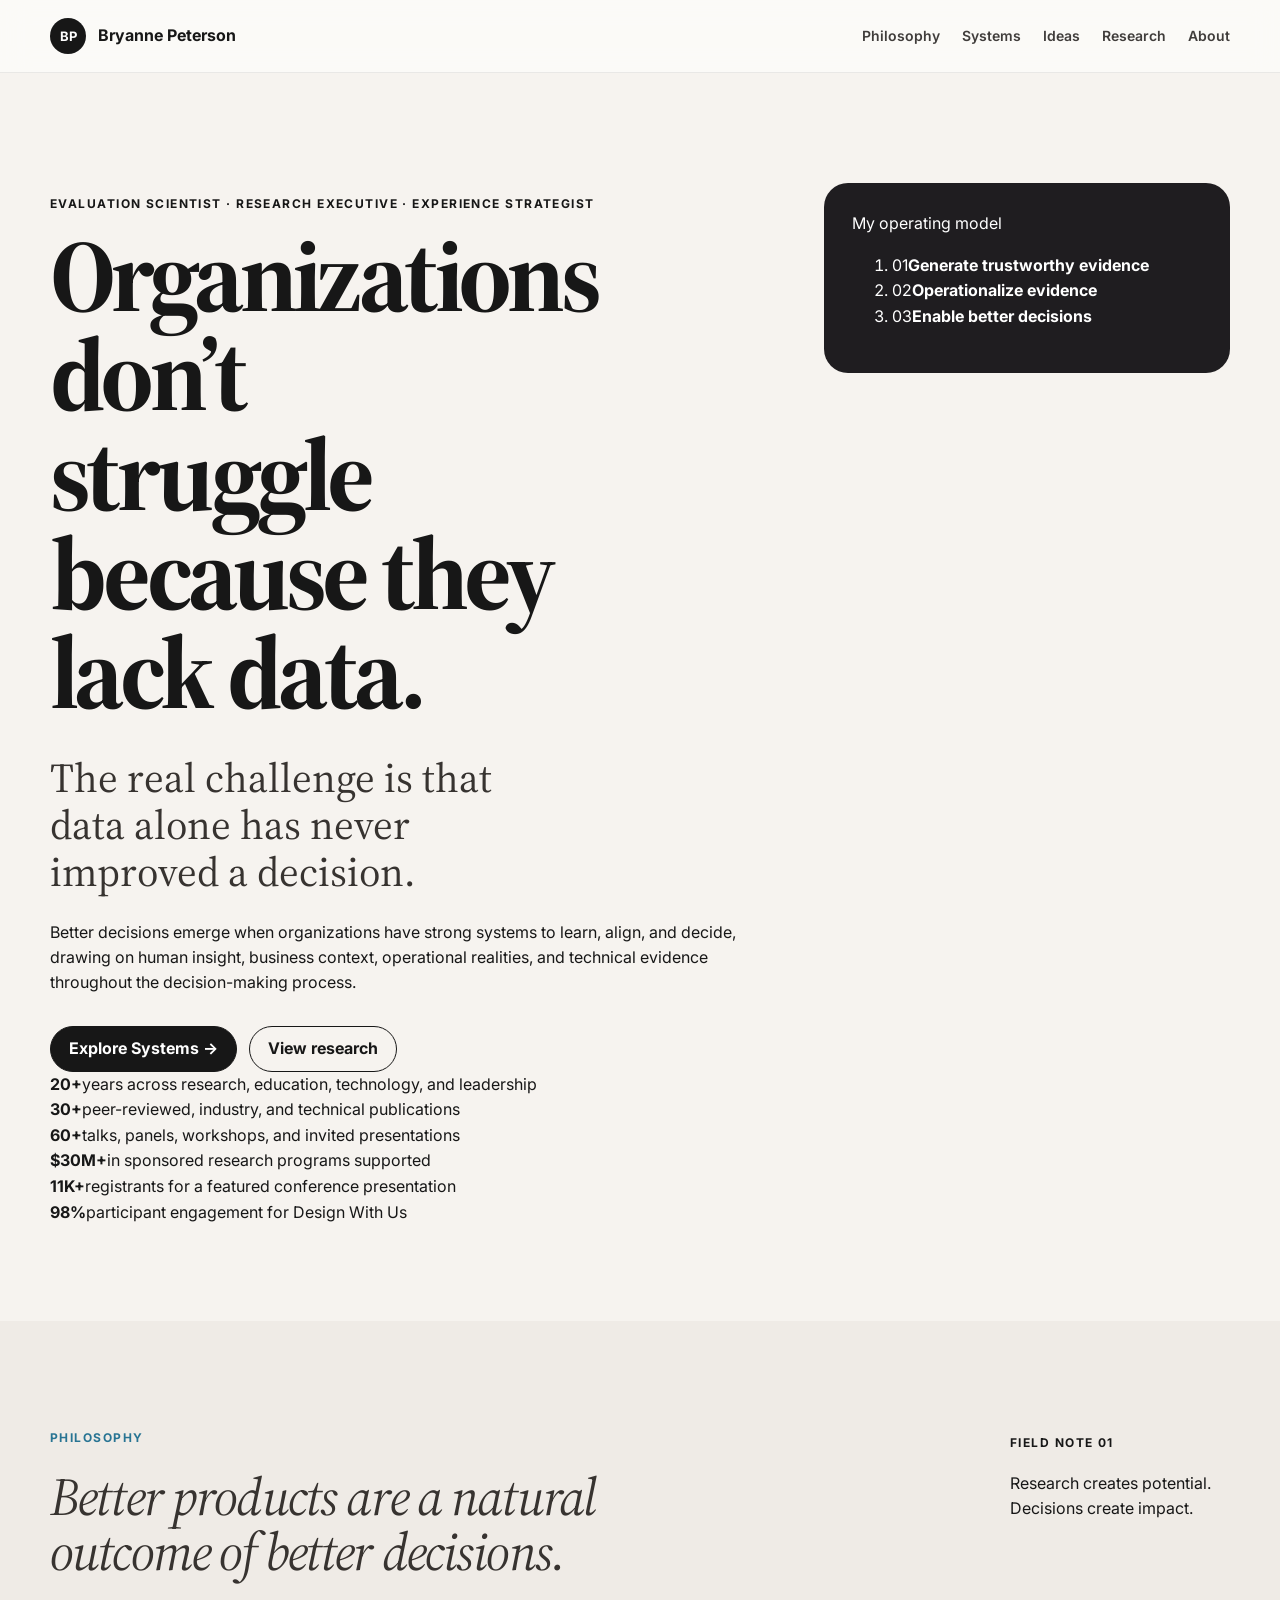
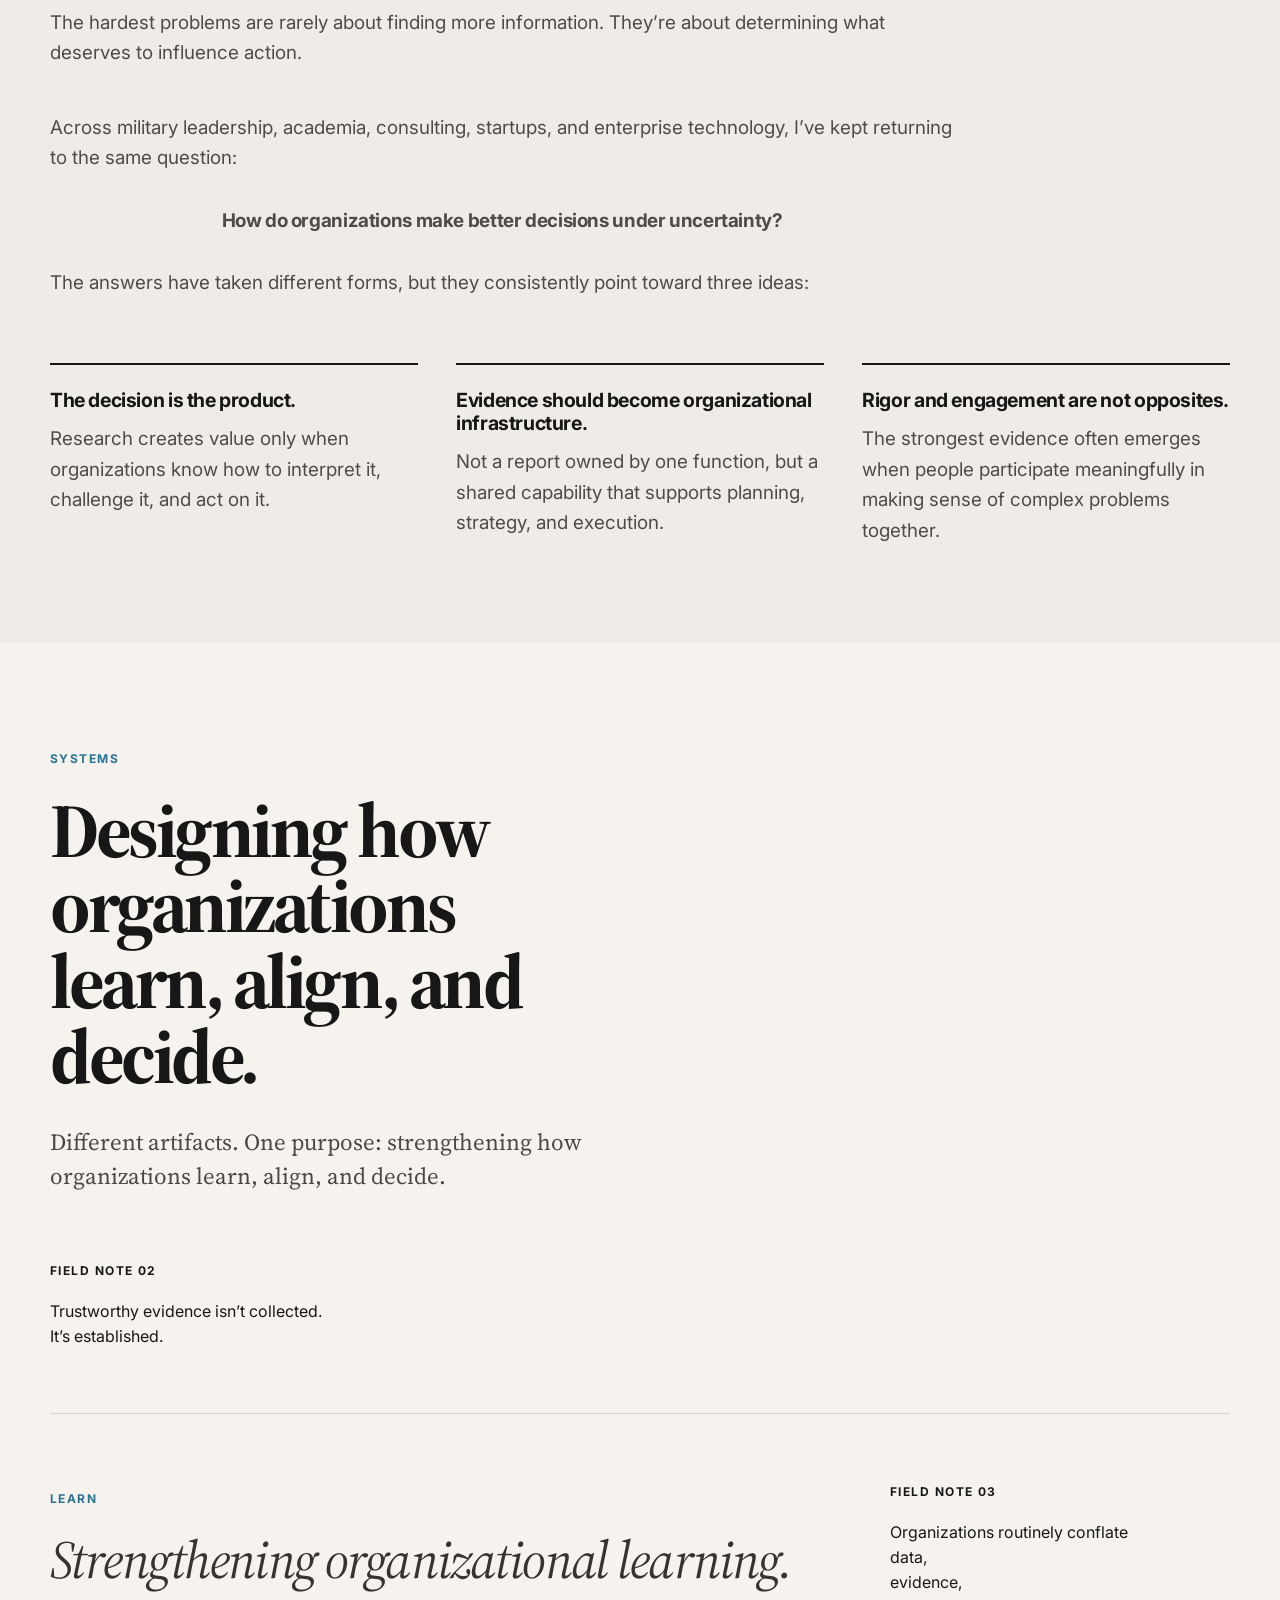
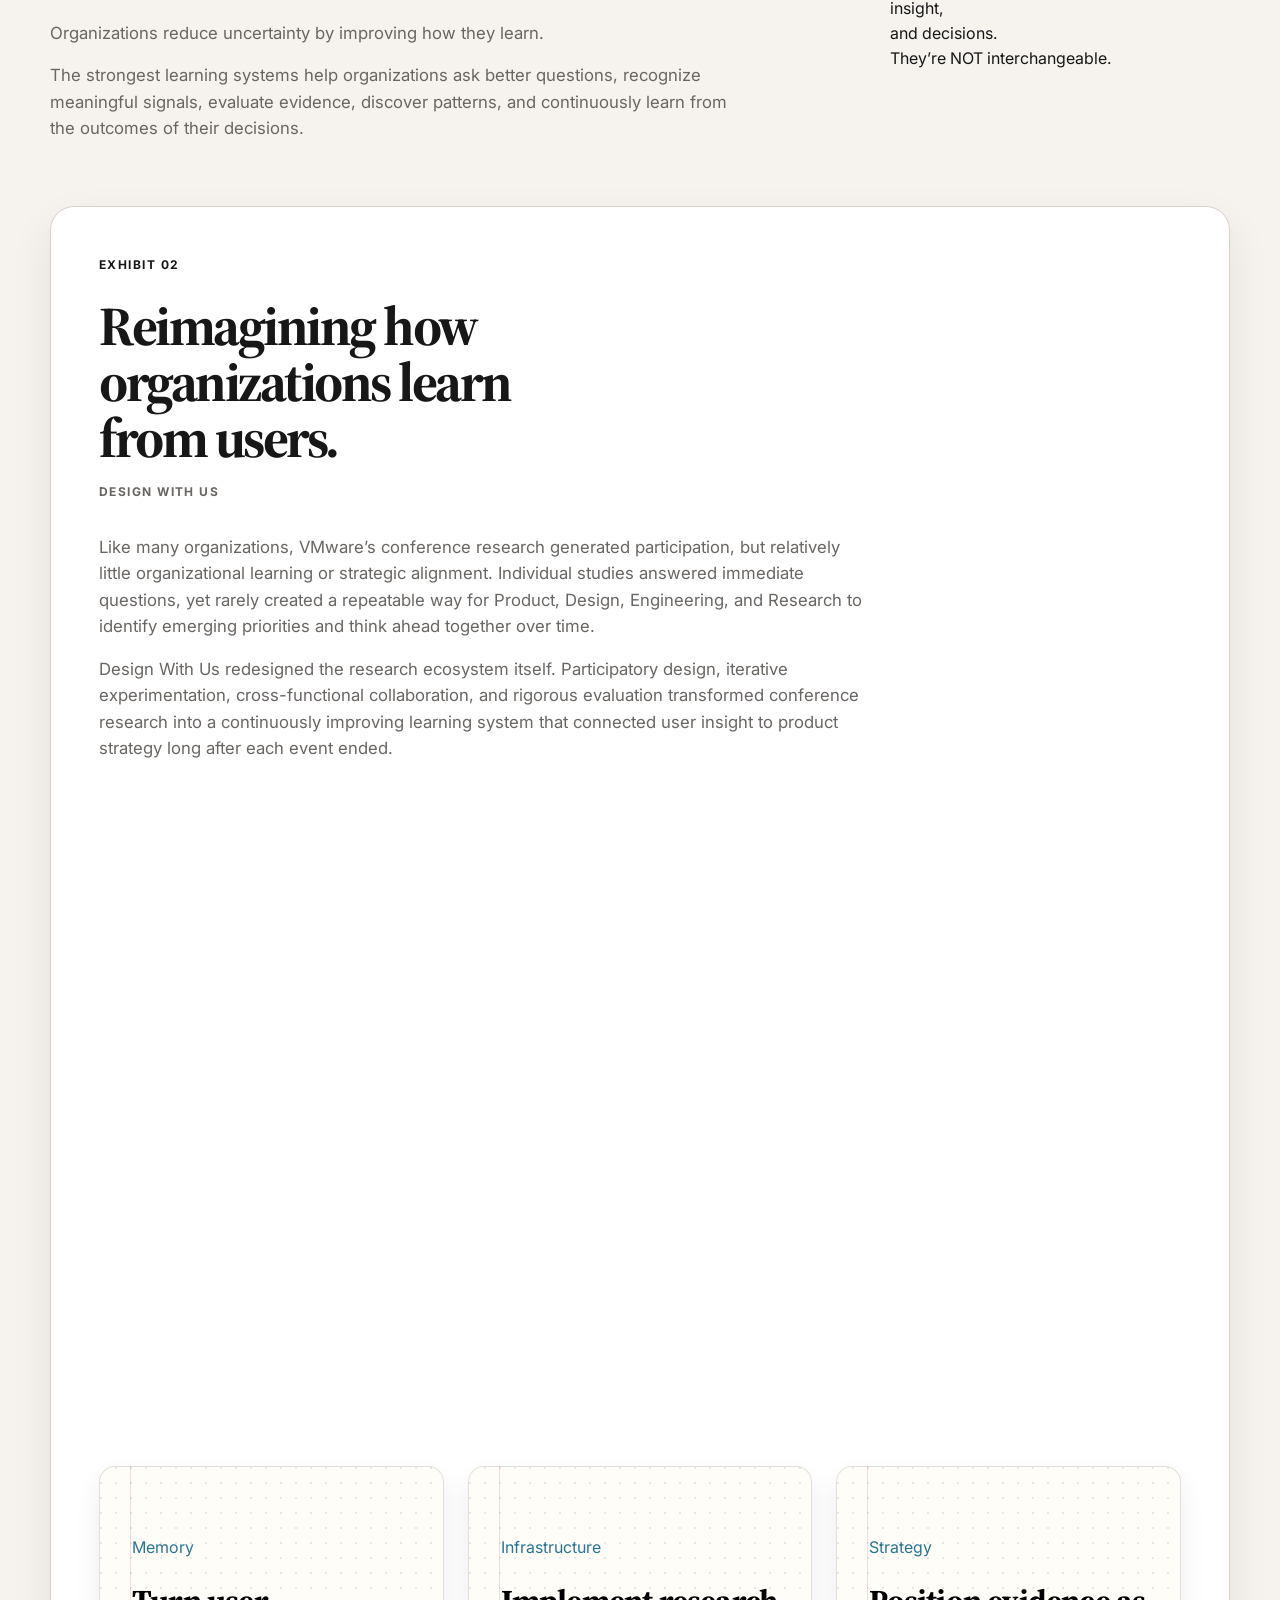
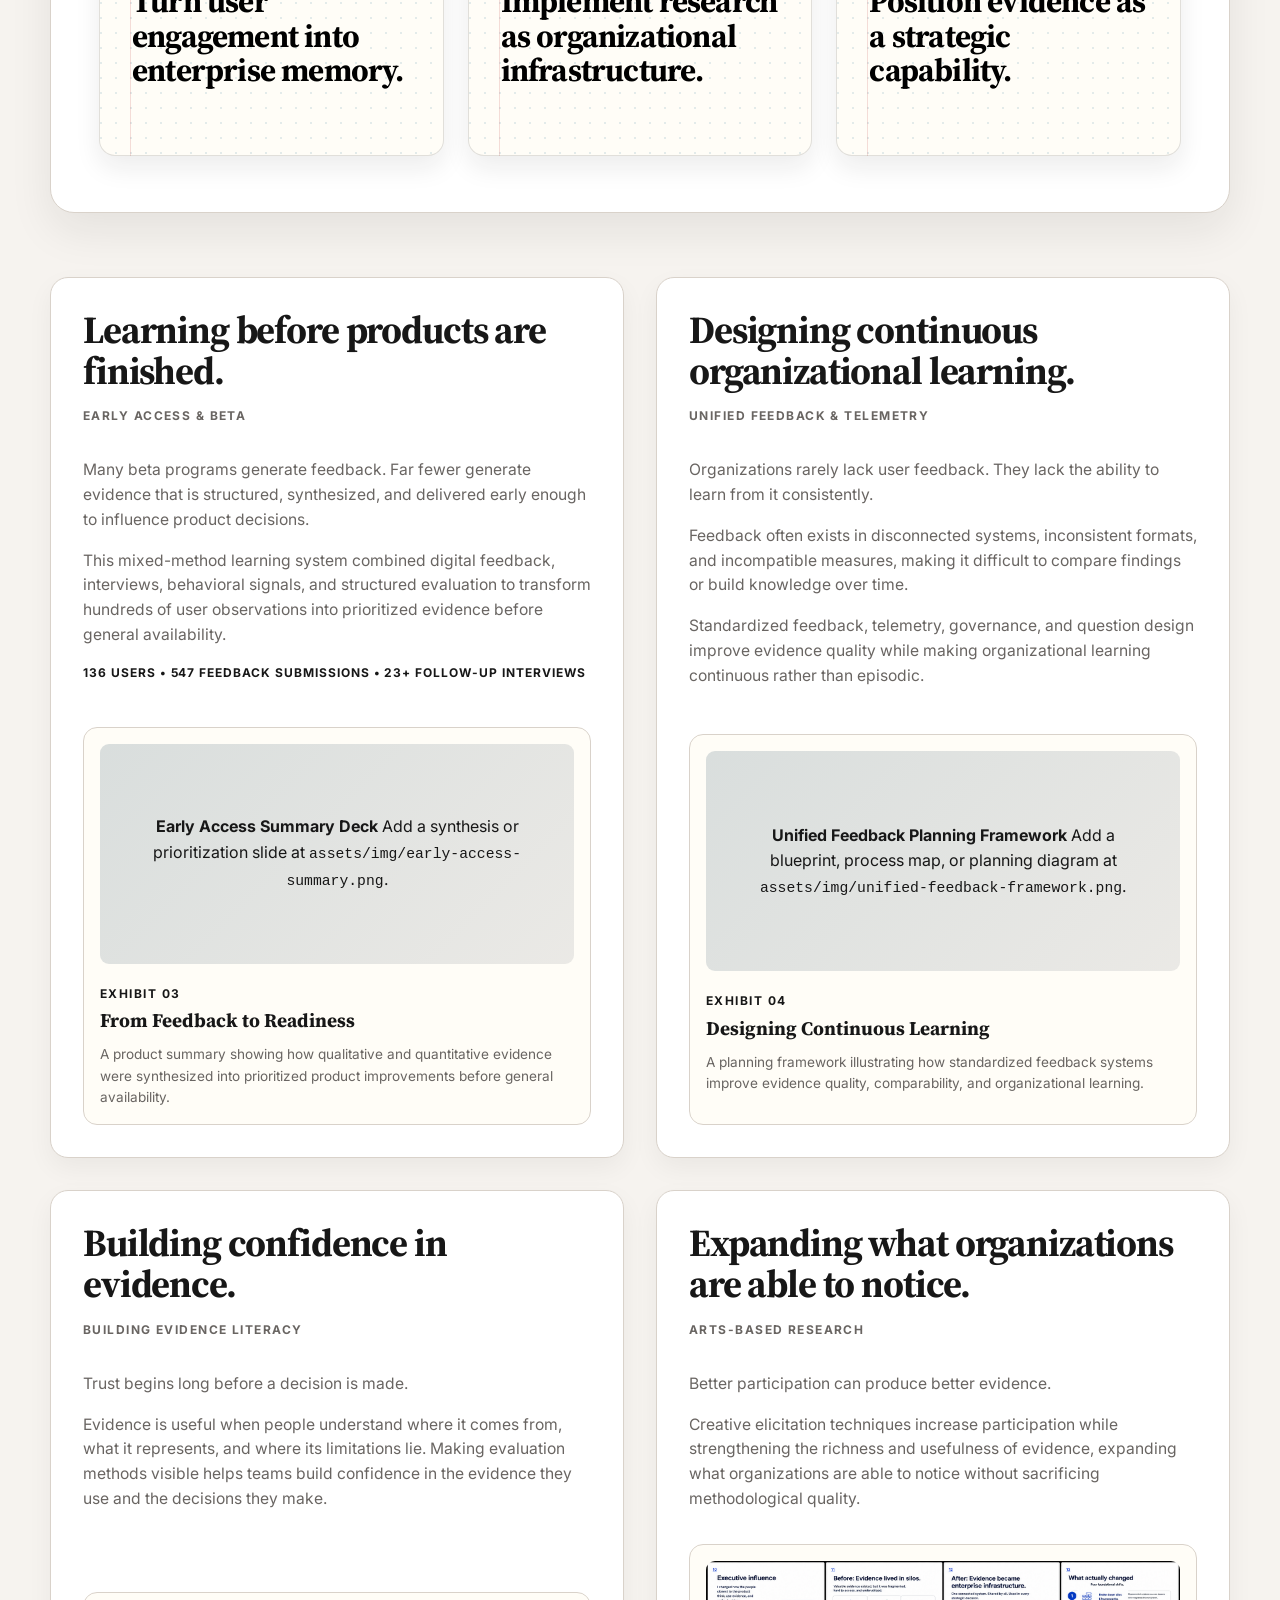
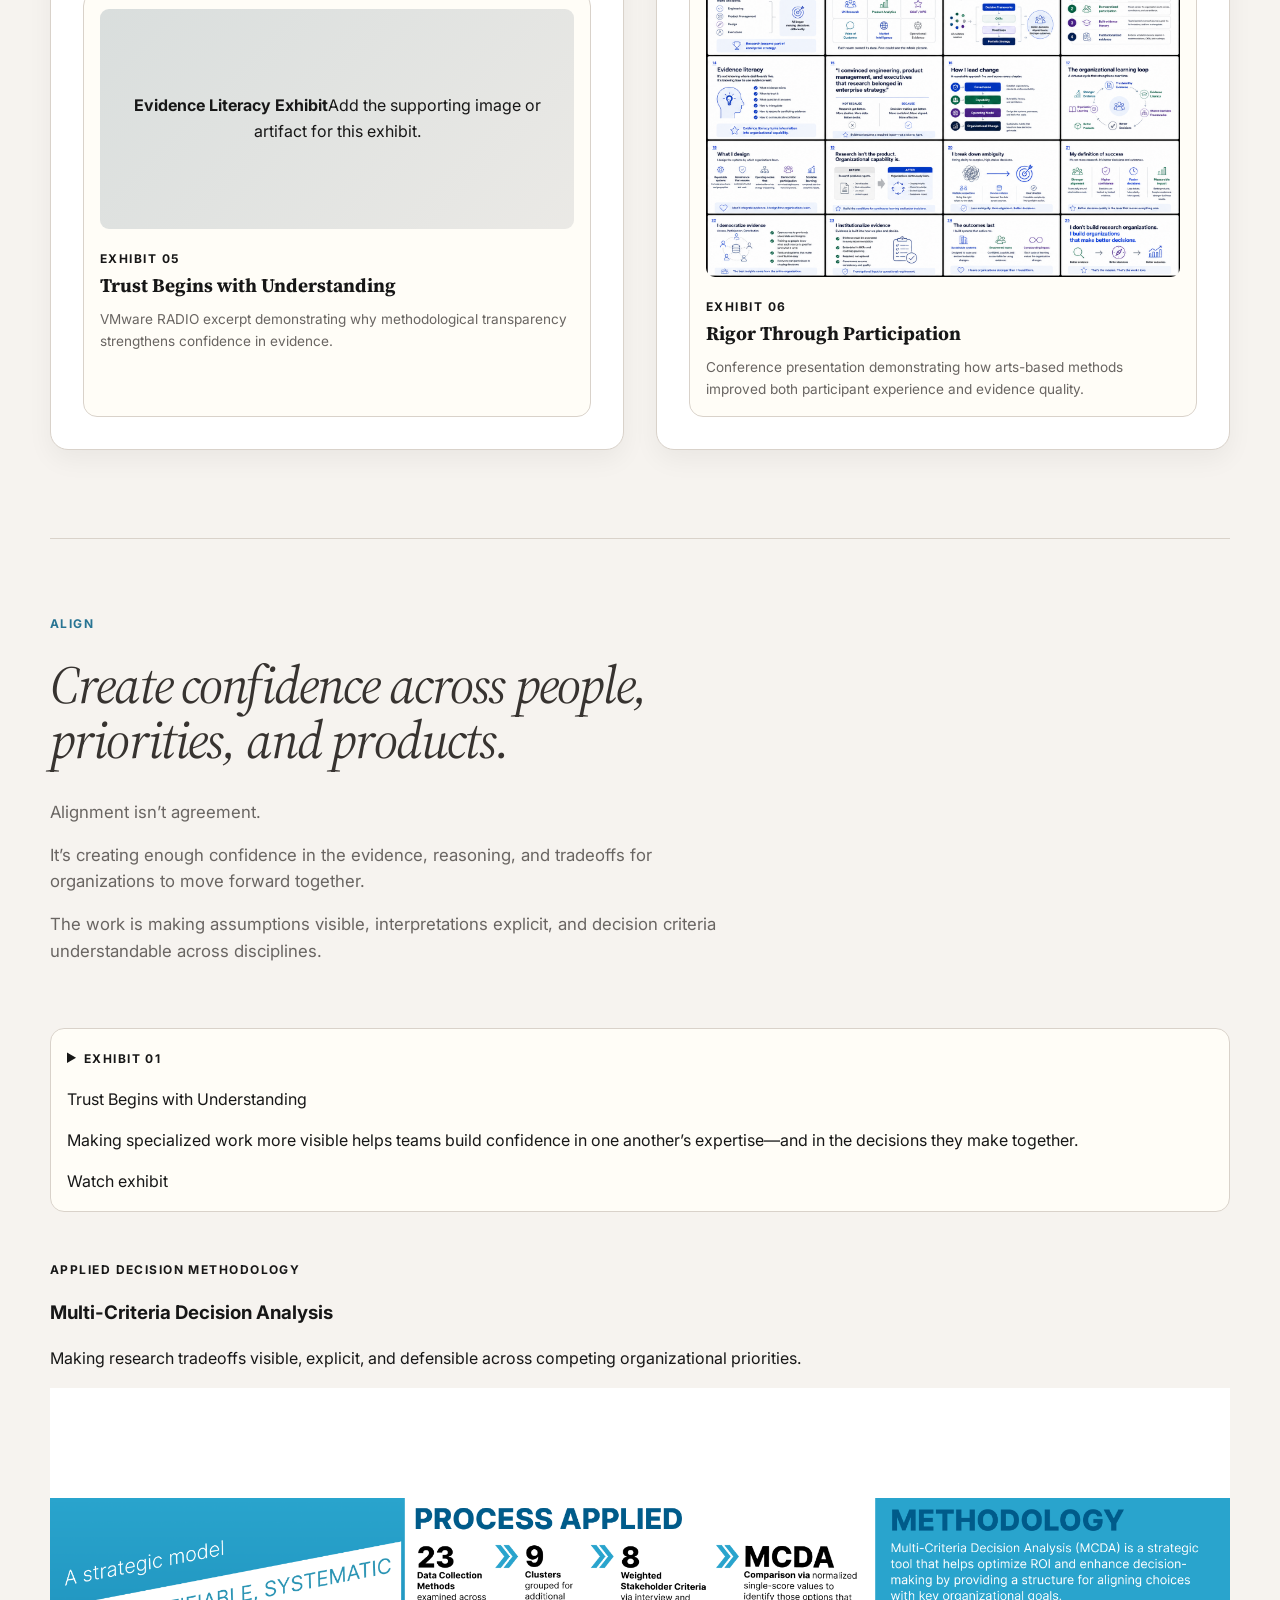
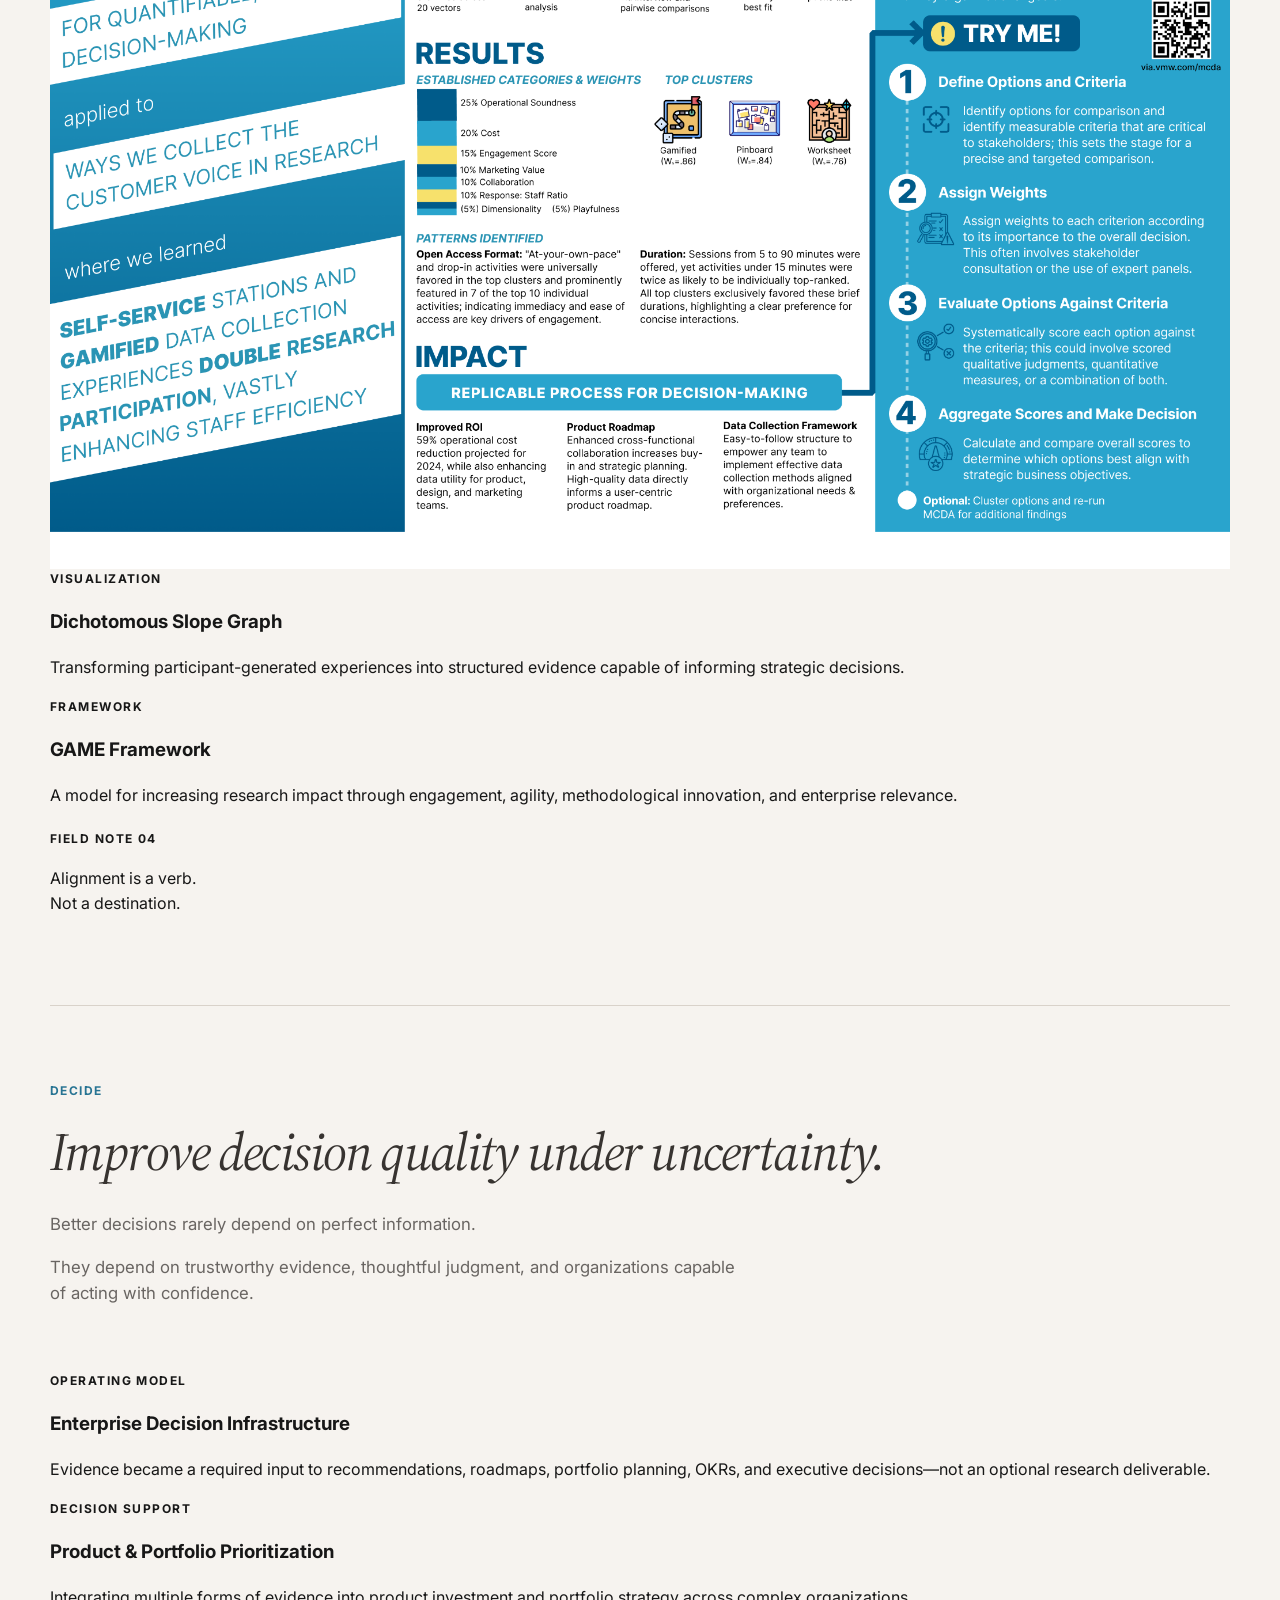
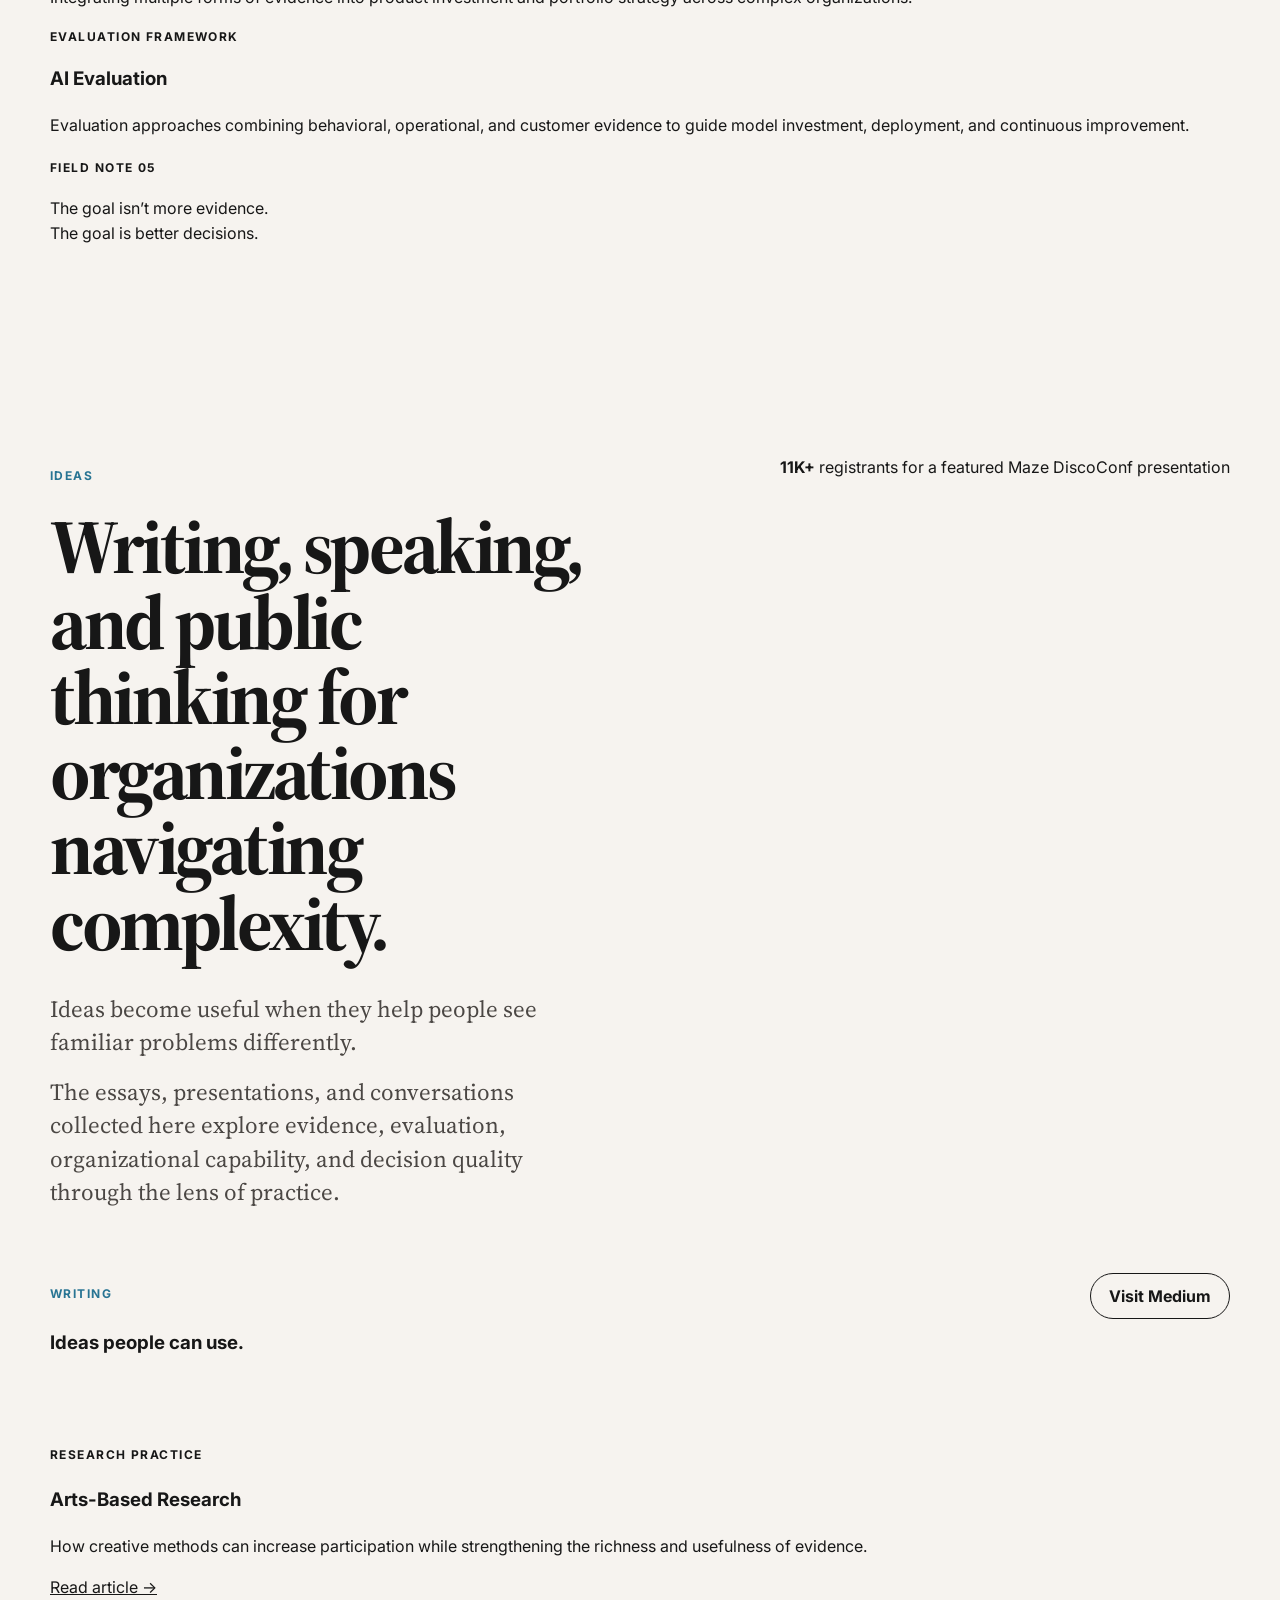
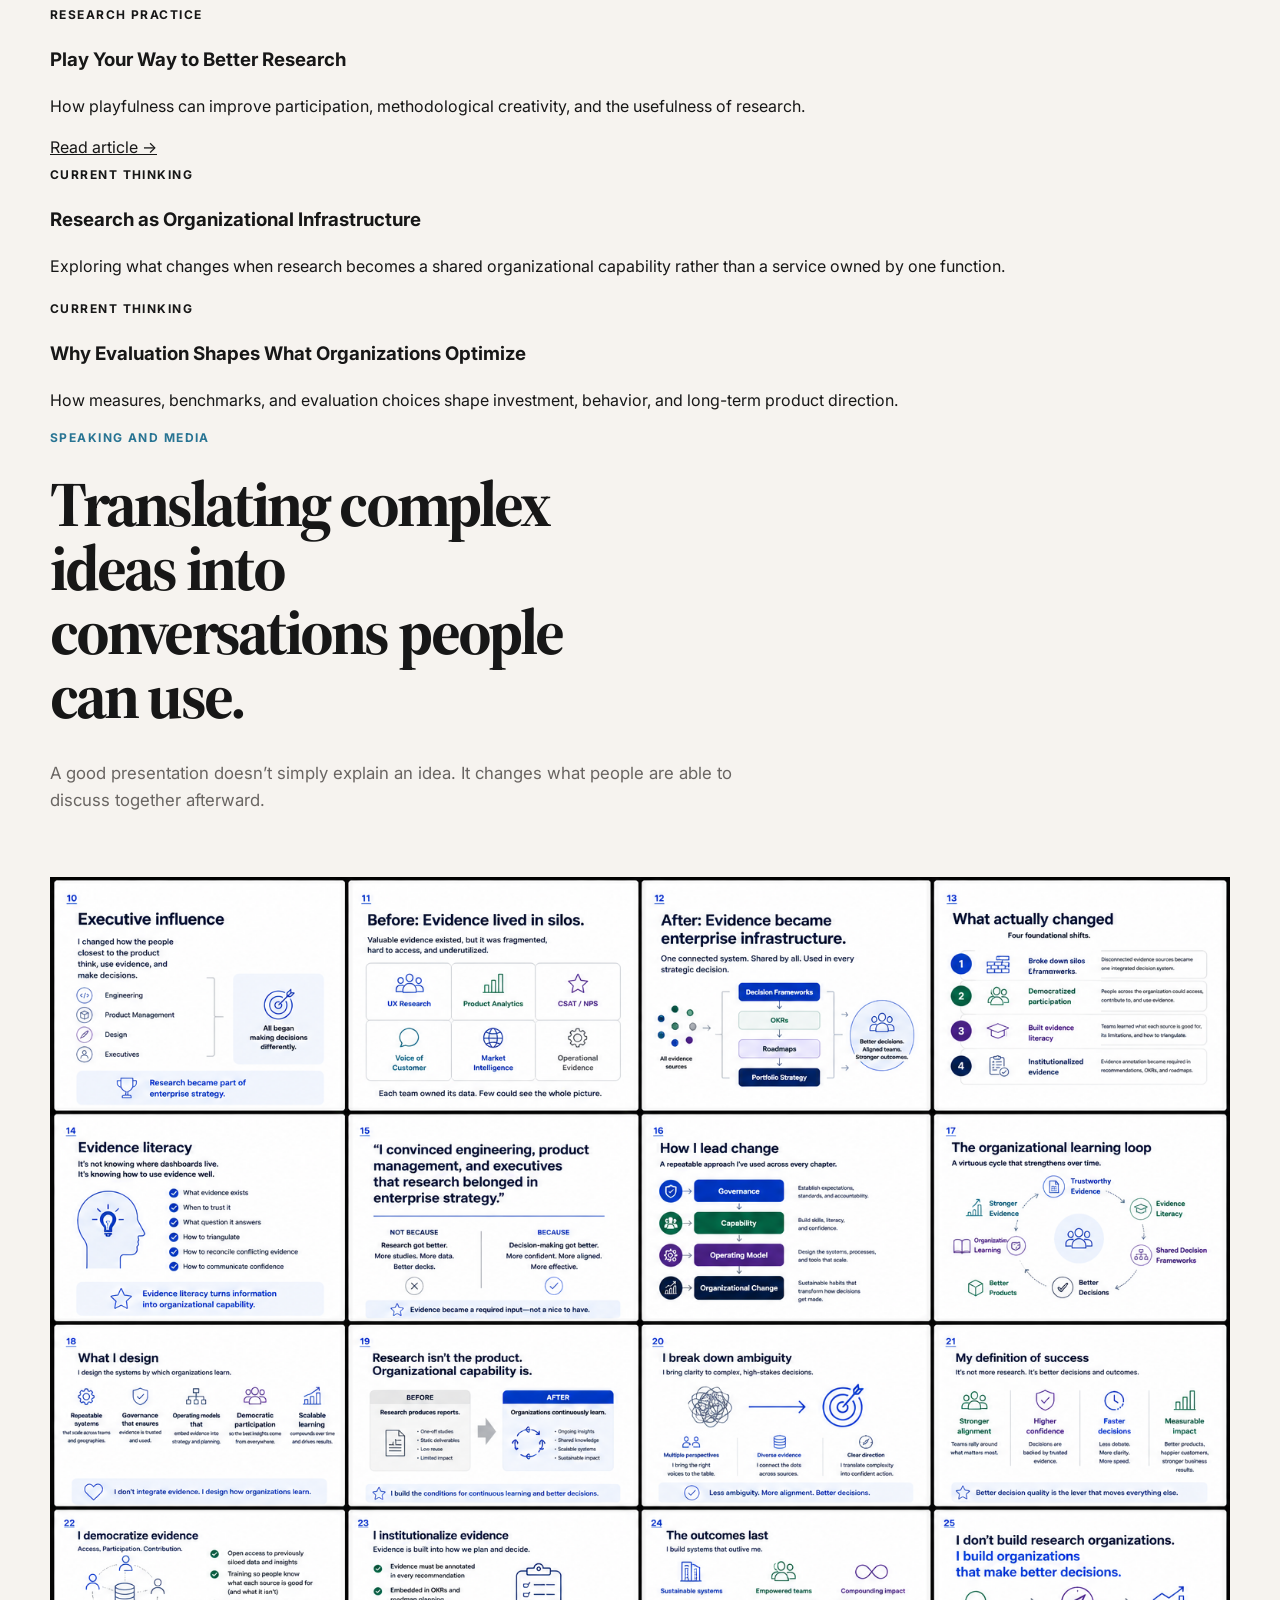
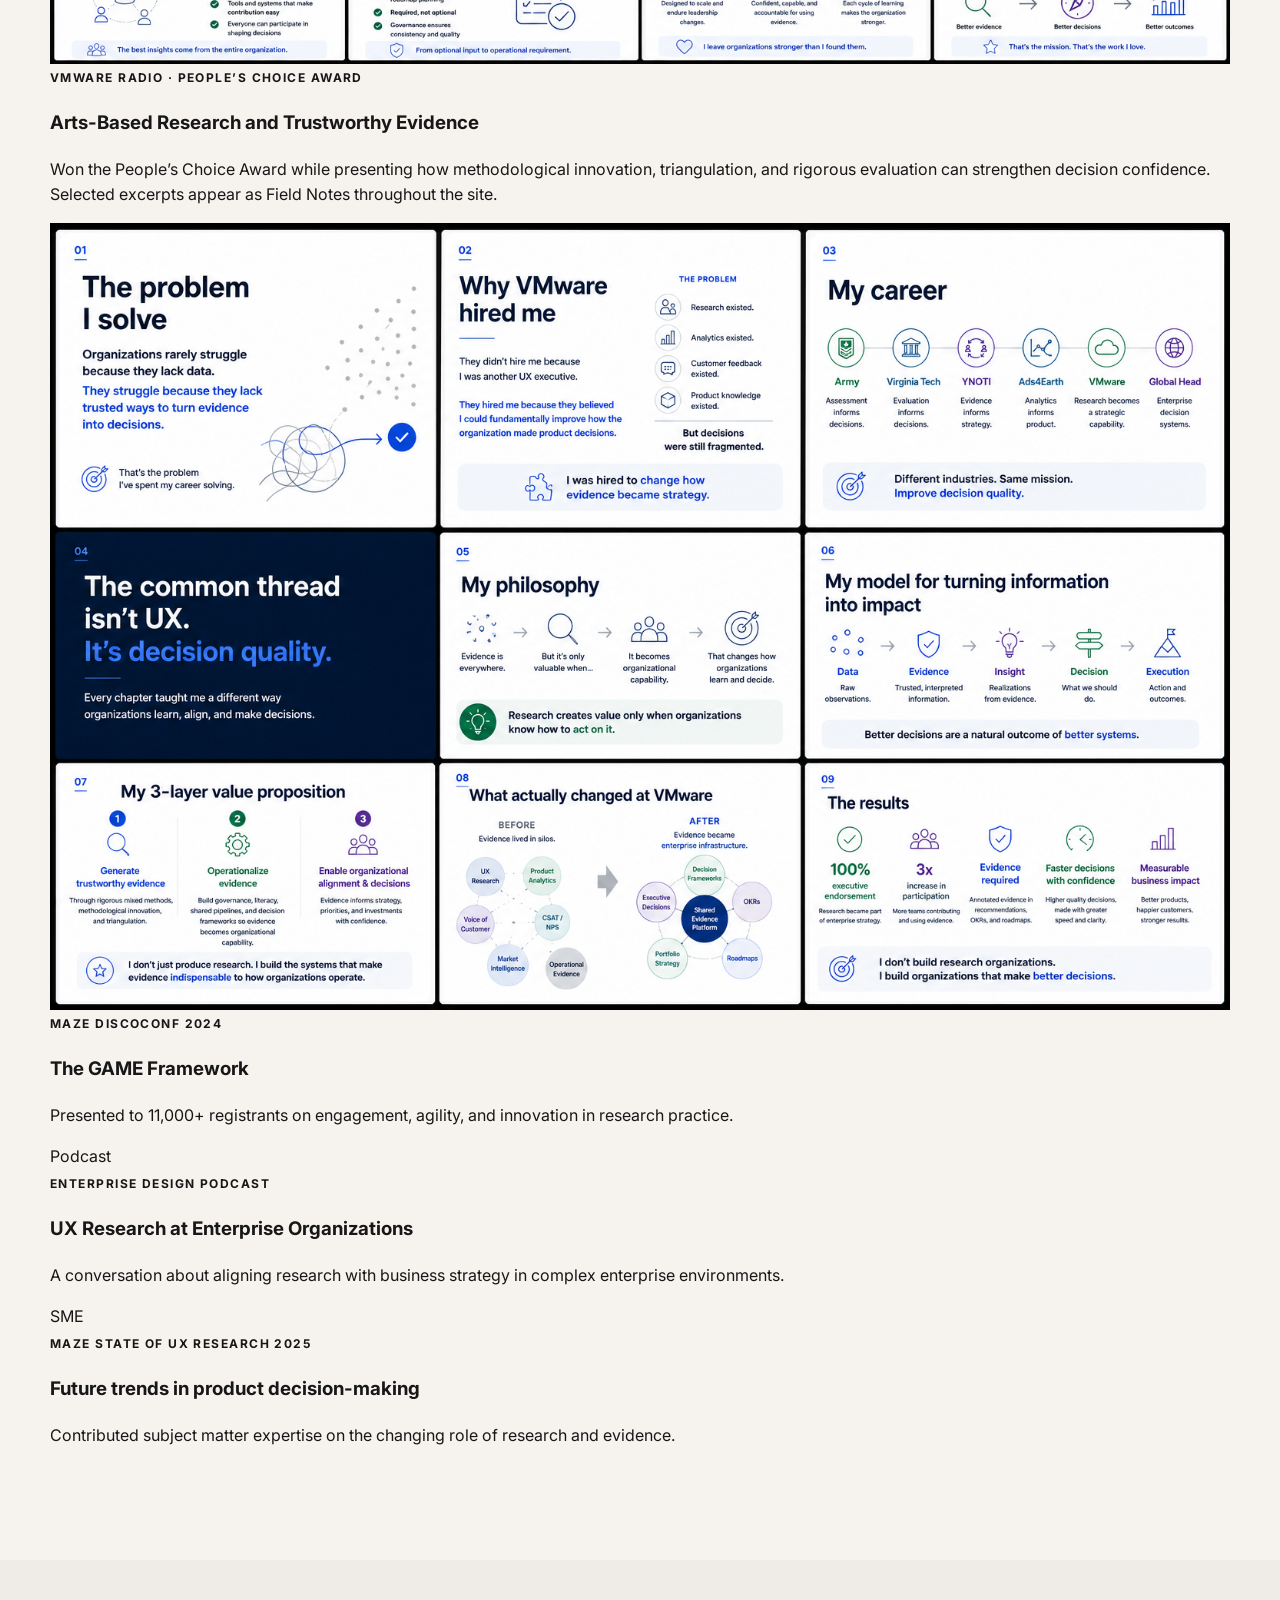
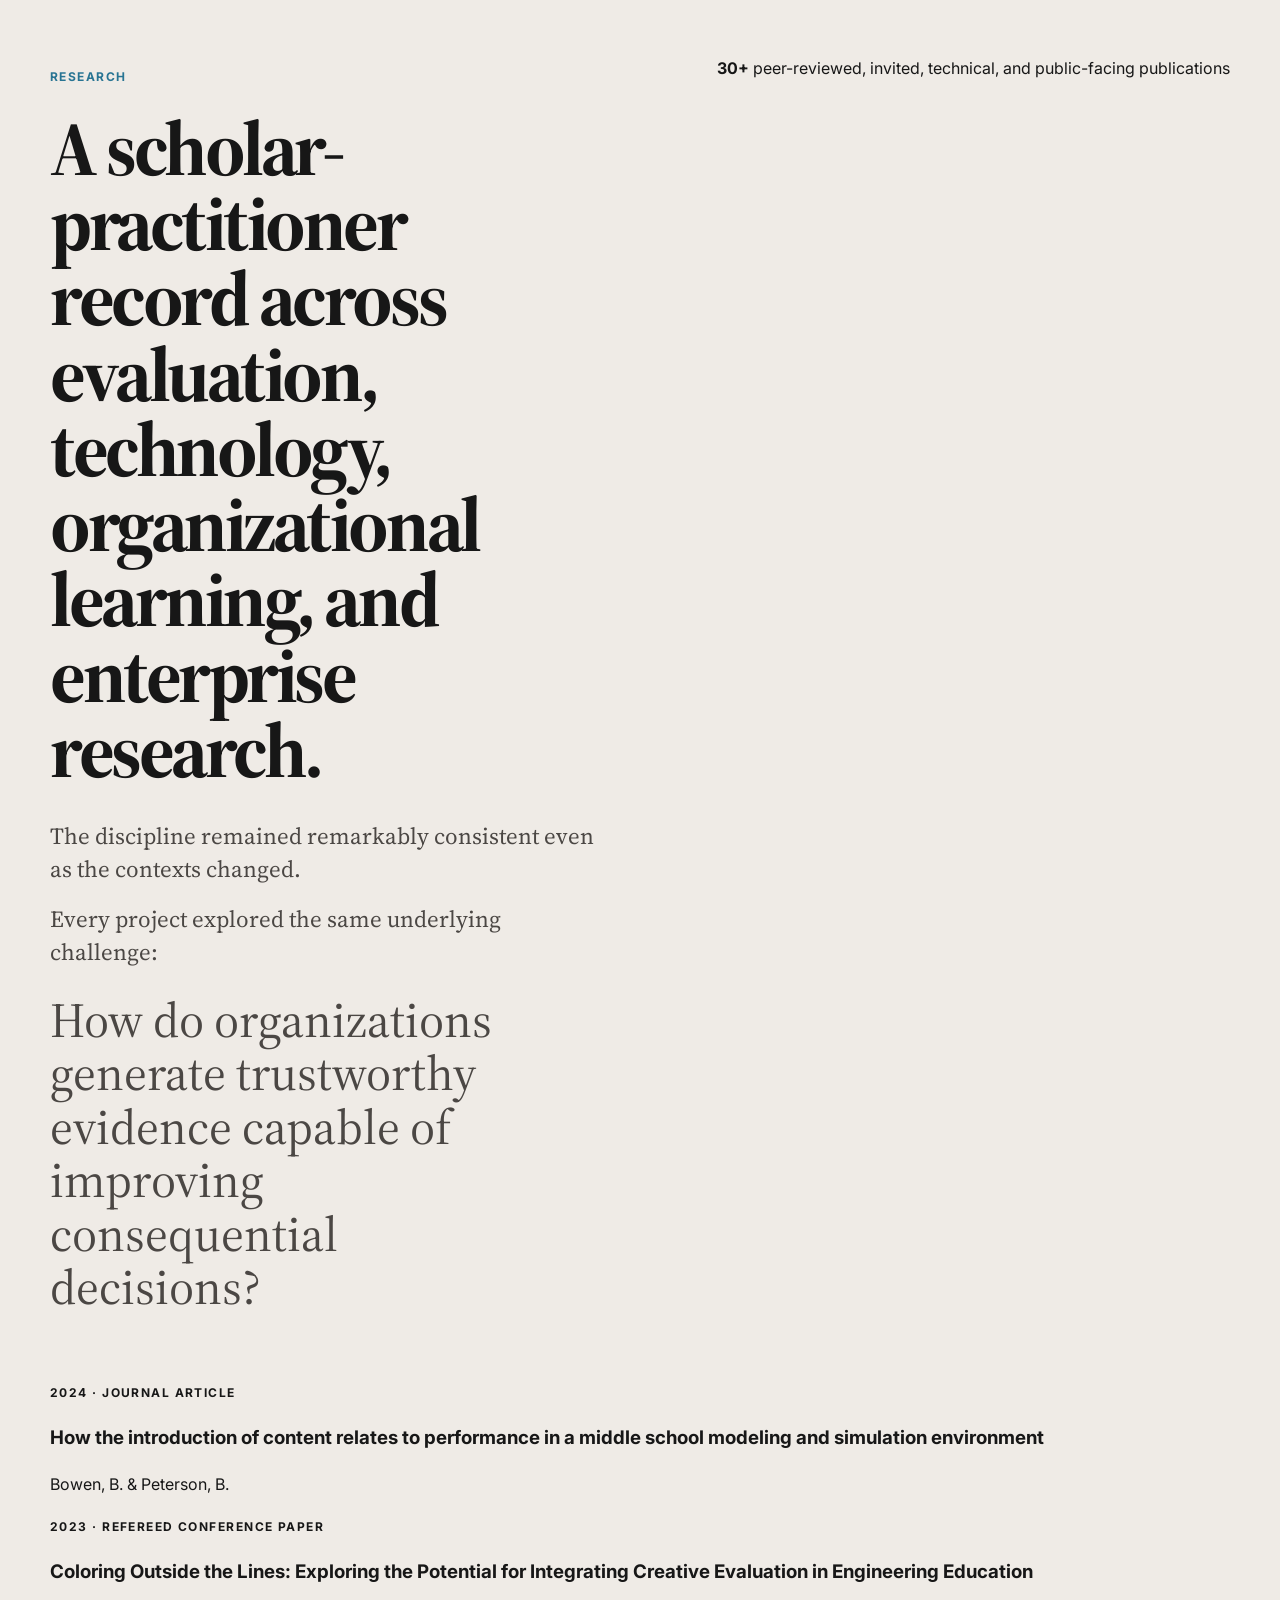
==== index.html @ 09f977d9 "consolidated typography" ====
<!DOCTYPE html>

<html lang="en">
<head>
<meta charset="utf-8"/>
<meta content="width=device-width, initial-scale=1" name="viewport"/>
<meta content="Bryanne Peterson — evaluation scientist, research executive, and experience strategist." name="description"/>
<title>Bryanne Peterson | Evaluation, Strategy, and Decision Quality</title>
<link href="https://fonts.googleapis.com" rel="preconnect"/>
<link crossorigin="" href="https://fonts.gstatic.com" rel="preconnect"/>
<link href="https://fonts.googleapis.com/css2?family=Caveat:wght@500;600;700&amp;family=Inter:wght@400;500;600;700&amp;family=Patrick+Hand&amp;family=Shadows+Into+Light&amp;family=Source+Serif+4:ital,opsz,wght@0,8..60,400;0,8..60,500;0,8..60,650;1,8..60,400;1,8..60,500;1,8..60,650&amp;display=swap" rel="stylesheet"/>
<link href="assets/style.css" rel="stylesheet"/>
</head>
<body>
<a class="skip-link" href="#main">Skip to content</a>
<header class="site-header">
<div class="shell nav-wrap">
<a aria-label="Bryanne Peterson home" class="brand" href="#home">
<span class="brand-mark">BP</span>
<span class="brand-name">Bryanne Peterson</span>
</a>
<button aria-controls="site-nav" aria-expanded="false" class="nav-toggle">Menu</button>
<nav aria-label="Primary" class="site-nav" id="site-nav">
<span aria-hidden="true" class="nav-clip"></span>
<a href="#philosophy">Philosophy</a>
<a href="#systems">Systems</a>
<a href="#ideas">Ideas</a>
<a href="#research">Research</a>
<a href="#about">About</a>
</nav>
</div>
</header>
<main id="main">
<section class="hero section" id="home">
<div class="shell hero-grid">
<div>
<p class="eyebrow">Evaluation scientist · Research executive · Experience strategist</p>
<h1>Organizations don’t struggle because they lack data.</h1>
<p class="hero-sub">The real challenge is that data alone has never improved a decision.</p>
<p class="hero-copy">Better decisions emerge when organizations have strong systems to learn, align, and decide, drawing on human insight, business context, operational realities, and technical evidence throughout the decision-making process.</p>
<div class="button-row">
<a class="button primary" href="#systems">Explore Systems →</a>
<a class="button secondary" href="#research">View research</a>
</div>
</div>
<aside aria-label="Core operating model" class="hero-panel draw-diagram">
<span class="panel-label">My operating model</span>
<ol class="flow">
<li><span>01</span><strong>Generate trustworthy evidence</strong></li>
<li><span>02</span><strong>Operationalize evidence</strong></li>
<li><span>03</span><strong>Enable better decisions</strong></li>
</ol>
</aside>
</div>
<div aria-label="Career highlights" class="shell stats">
<article><strong>20+</strong><span>years across research, education, technology, and leadership</span></article>
<article><strong>30+</strong><span>peer-reviewed, industry, and technical publications</span></article>
<article><strong>60+</strong><span>talks, panels, workshops, and invited presentations</span></article>
<article><strong>$30M+</strong><span>in sponsored research programs supported</span></article>
<article><strong>11K+</strong><span>registrants for a featured conference presentation</span></article>
<article><strong>98%</strong><span>participant engagement for Design With Us</span></article>
</div>
</section>
<section class="section soft" id="philosophy">
<div class="shell">
<div class="philosophy-layout">
<div class="philosophy-copy">
<p class="eyebrow">Philosophy</p>
<h2 class="editorial-thesis">Better products are a natural outcome of better decisions.</h2>
<p class="philosophy-deck">The hardest problems are rarely about finding more information. They’re about determining what deserves to influence action.</p>
<div class="philosophy-intro">
<p>Across military leadership, academia, consulting, startups, and enterprise technology, I’ve kept returning to the same question:</p>
<p class="philosophy-question centered-question"><strong>How do organizations make better decisions under uncertainty?</strong></p>
<p>The answers have taken different forms, but they consistently point toward three ideas:</p>
</div>
</div>
<aside aria-label="Field note" class="field-note philosophy-field-note">
<span aria-hidden="true" class="field-note-clip"></span>
<span class="field-note-label">FIELD NOTE 01</span>
<p>Research creates potential.<br/>Decisions create impact.</p>
</aside>
</div>
<div class="principles">
<article>
<h4>The decision is the product.</h4>
<p>Research creates value only when organizations know how to interpret it, challenge it, and act on it.</p>
</article>
<article>
<h4>Evidence should become organizational infrastructure.</h4>
<p>Not a report owned by one function, but a shared capability that supports planning, strategy, and execution.</p>
</article>
<article>
<h4>Rigor and engagement are not opposites.</h4>
<p>The strongest evidence often emerges when people participate meaningfully in making sense of complex problems together.</p>
</article>
</div>
</div>
</section>
<section class="section" id="systems">
<div class="shell">
<div class="section-heading">
<div>
<p class="eyebrow">Systems</p>
<h2>Designing how organizations learn, align, and decide.</h2>
<p class="section-framing systems-purpose">Different artifacts. One purpose: strengthening how organizations learn, align, and decide.</p>
</div>
</div>
<aside aria-label="Field note" class="field-note systems-field-note">
<span aria-hidden="true" class="field-note-clip"></span>
<span class="field-note-label">FIELD NOTE 02</span>
<p>Trustworthy evidence isn’t collected.<br/>It’s established.</p>
</aside>
<section class="system-pillar learn-section">
<div class="learn-heading-row">
<div class="pillar-heading">
<p class="eyebrow">Learn</p>
<h3 class="pillar-title editorial-thesis">Strengthening organizational learning.</h3>
<p>Organizations reduce uncertainty by improving how they learn.</p>
<p>The strongest learning systems help organizations ask better questions, recognize meaningful signals, evaluate evidence, discover patterns, and continuously learn from the outcomes of their decisions.</p>
</div>
<aside aria-label="Field note" class="field-note learn-field-note">
<span aria-hidden="true" class="field-note-clip"></span>
<span class="field-note-label">FIELD NOTE 03</span>
<p>Organizations routinely conflate<br/>data,<br/>evidence,<br/>insight,<br/>and decisions.<br/>They’re NOT interchangeable.</p>
</aside>
</div>
<article class="learn-flagship">
<div class="learn-flagship-copy">
<span class="exhibit-kicker">Exhibit 02</span>
<h4 class="capability-title">Reimagining how organizations learn from users.</h4>
<p class="project-citation">Design With Us</p>
<p>Like many organizations, VMware’s conference research generated participation, but relatively little organizational learning or strategic alignment. Individual studies answered immediate questions, yet rarely created a repeatable way for Product, Design, Engineering, and Research to identify emerging priorities and think ahead together over time.</p>
<p>Design With Us redesigned the research ecosystem itself. Participatory design, iterative experimentation, cross-functional collaboration, and rigorous evaluation transformed conference research into a continuously improving learning system that connected user insight to product strategy long after each event ended.</p>
</div>
<div class="video-embed learn-flagship-video">
<iframe allow="accelerometer; autoplay; clipboard-write; encrypted-media; gyroscope; picture-in-picture; web-share" allowfullscreen="" loading="lazy" src="https://www.youtube.com/embed/OUitGg_GM34" title="Design Case Study: Disrupting Research with Design With Us"></iframe>
</div>
<div class="flip-card-grid">
<article class="flip-card">
<button aria-label="Turn user engagement into enterprise memory: reveal details" aria-pressed="false" class="flip-card-button" type="button">
<span class="flip-card-inner">
<span class="flip-card-face flip-card-front">
<span class="flip-card-type">Memory</span>
<h5>Turn user engagement into enterprise memory.</h5>
</span>
<span class="flip-card-face flip-card-back">
<p>Rather than treating each conference as a standalone research effort, evidence, methods, and operational knowledge are accumulated across events, allowing every year to strengthen—not restart—the organization’s understanding of its users. Learning becomes cumulative, preserving context and accelerating future decisions.</p>
</span>
</span>
</button>
</article>
<article class="flip-card">
<button aria-label="Implement research as organizational infrastructure: reveal details" aria-pressed="false" class="flip-card-button" type="button">
<span class="flip-card-inner">
<span class="flip-card-face flip-card-front">
<span class="flip-card-type">Infrastructure</span>
<h5>Implement research as organizational infrastructure.</h5>
</span>
<span class="flip-card-face flip-card-back">
<p>Research is designed as a shared organizational capability rather than a collection of individual studies. Cross-functional partnerships, standardized operating practices, and rigorous evaluation enable teams to continuously generate, integrate, and apply user evidence across products, business units, and time.</p>
</span>
</span>
</button>
</article>
<article class="flip-card">
<button aria-label="Position evidence as a strategic capability: reveal details" aria-pressed="false" class="flip-card-button" type="button">
<span class="flip-card-inner">
<span class="flip-card-face flip-card-front">
<span class="flip-card-type">Strategy</span>
<h5>Position evidence as a strategic capability.</h5>
</span>
<span class="flip-card-face flip-card-back">
<p>Evidence is treated as more than validation for product decisions. User insight, evaluation, and research become strategic inputs that shape priorities, challenge assumptions, and inform conversations traditionally driven by technical or operational perspectives.</p>
</span>
</span>
</button>
</article>
</div>
</article>
<section aria-label="Additional organizational learning capabilities" class="learn-support-grid">
<article class="learn-support-card">
<div class="learn-support-copy">
<h4>Learning before products are finished.</h4>
<p class="project-citation">Early Access &amp; Beta</p>
<p>Many beta programs generate feedback. Far fewer generate evidence that is structured, synthesized, and delivered early enough to influence product decisions.</p>
<p>This mixed-method learning system combined digital feedback, interviews, behavioral signals, and structured evaluation to transform hundreds of user observations into prioritized evidence before general availability.</p>
<p class="supporting-metrics">136 users • 547 feedback submissions • 23+ follow-up interviews</p>
</div>
<figure class="learn-mini-exhibit">
<div class="learn-mini-media placeholder">
<div>
<strong>Early Access Summary Deck</strong>
<span>Add a synthesis or prioritization slide at <code>assets/img/early-access-summary.png</code>.</span>
</div>
</div>
<figcaption>
<span class="exhibit-kicker">Exhibit 03</span>
<h5>From Feedback to Readiness</h5>
<p>A product summary showing how qualitative and quantitative evidence were synthesized into prioritized product improvements before general availability.</p>
</figcaption>
</figure>
</article>
<article class="learn-support-card">
<div class="learn-support-copy">
<h4>Designing continuous organizational learning.</h4>
<p class="project-citation">Unified Feedback &amp; Telemetry</p>
<p>Organizations rarely lack user feedback. They lack the ability to learn from it consistently.</p>
<p>Feedback often exists in disconnected systems, inconsistent formats, and incompatible measures, making it difficult to compare findings or build knowledge over time.</p>
<p>Standardized feedback, telemetry, governance, and question design improve evidence quality while making organizational learning continuous rather than episodic.</p>
</div>
<figure class="learn-mini-exhibit">
<div class="learn-mini-media placeholder">
<div>
<strong>Unified Feedback Planning Framework</strong>
<span>Add a blueprint, process map, or planning diagram at <code>assets/img/unified-feedback-framework.png</code>.</span>
</div>
</div>
<figcaption>
<span class="exhibit-kicker">Exhibit 04</span>
<h5>Designing Continuous Learning</h5>
<p>A planning framework illustrating how standardized feedback systems improve evidence quality, comparability, and organizational learning.</p>
</figcaption>
</figure>
</article>
<article class="learn-support-card compact">
<div class="learn-support-copy">
<h4>Building confidence in evidence.</h4>
<p class="project-citation">Building Evidence Literacy</p>
<p>Trust begins long before a decision is made.</p>
<p>Evidence is useful when people understand where it comes from, what it represents, and where its limitations lie. Making evaluation methods visible helps teams build confidence in the evidence they use and the decisions they make.</p>
</div>
<figure class="learn-mini-exhibit">
<div class="learn-mini-media placeholder"><div><strong>Evidence Literacy Exhibit</strong><span>Add the supporting image or artifact for this exhibit.</span></div></div>
<figcaption>
<span class="exhibit-kicker">Exhibit 05</span>
<h5>Trust Begins with Understanding</h5>
<p>VMware RADIO excerpt demonstrating why methodological transparency strengthens confidence in evidence.</p>
</figcaption>
</figure>
</article>
<article class="learn-support-card compact">
<div class="learn-support-copy">
<h4>Expanding what organizations are able to notice.</h4>
<p class="project-citation">Arts-Based Research</p>
<p>Better participation can produce better evidence.</p>
<p>Creative elicitation techniques increase participation while strengthening the richness and usefulness of evidence, expanding what organizations are able to notice without sacrificing methodological quality.</p>
</div>
<figure class="learn-mini-exhibit">
<div class="learn-mini-media">
<img alt="Bryanne Peterson presenting arts-based research" src="assets/img/radio-1.png"/>
</div>
<figcaption>
<span class="exhibit-kicker">Exhibit 06</span>
<h5>Rigor Through Participation</h5>
<p>Conference presentation demonstrating how arts-based methods improved both participant experience and evidence quality.</p>
</figcaption>
</figure>
</article>
</section>
</section>
<section class="system-pillar">
<div class="pillar-heading">
<p class="eyebrow">Align</p>
<h3 class="editorial-thesis">Create confidence across people, priorities, and products.</h3>
<p>Alignment isn’t agreement.</p>
<p>It’s creating enough confidence in the evidence, reasoning, and tradeoffs for organizations to move forward together.</p>
<p>The work is making assumptions visible, interpretations explicit, and decision criteria understandable across disciplines.</p>
</div>
<figure class="video-field-note align-exhibit">
<details>
<summary>
<span aria-hidden="true" class="field-note-clip"></span>
<span class="video-field-note-copy">
<span class="field-note-label">EXHIBIT 01</span>
<p class="video-note-title">Trust Begins with Understanding</p>
<p class="video-note-description">Making specialized work more visible helps teams build confidence in one another’s expertise—and in the decisions they make together.</p>
</span>
<span aria-hidden="true" class="video-field-note-action">
<span class="video-field-note-action-text">Watch exhibit</span>
</span>
</summary>
<div class="video-field-note-media">
<video controls="" preload="metadata">
<source src="assets/mp4/ihope.mp4" type="video/mp4"/>
                Your browser does not support embedded video.
              </video>
<figcaption>VMware RADIO presentation excerpt</figcaption>
</div>
</details>
</figure>
<div class="card-grid">
<article class="card">
<div class="card-tag">Applied decision methodology</div>
<h3>Multi-Criteria Decision Analysis</h3>
<p>Making research tradeoffs visible, explicit, and defensible across competing organizational priorities.</p>
<img alt="Multi-Criteria Decision Analysis framework poster" src="assets/img/mcda.png"/>
</article>
<article class="card">
<div class="card-tag">Visualization</div>
<h3>Dichotomous Slope Graph</h3>
<p>Transforming participant-generated experiences into structured evidence capable of informing strategic decisions.</p>
</article>
<article class="card">
<div class="card-tag">Framework</div>
<h3>GAME Framework</h3>
<p>A model for increasing research impact through engagement, agility, methodological innovation, and enterprise relevance.</p>
</article>
</div>
<aside aria-label="Field note" class="field-note inline-field-note">
<span aria-hidden="true" class="field-note-clip"></span>
<span class="field-note-label">FIELD NOTE 04</span>
<p>Alignment is a verb.<br/>Not a destination.</p>
</aside>
</section>
<section class="system-pillar">
<div class="pillar-heading">
<p class="eyebrow">Decide</p>
<h3 class="editorial-thesis">Improve decision quality under uncertainty.</h3>
<p>Better decisions rarely depend on perfect information.</p>
<p>They depend on trustworthy evidence, thoughtful judgment, and organizations capable of acting with confidence.</p>
</div>
<div class="card-grid">
<article class="card">
<div class="card-tag">Operating model</div>
<h3>Enterprise Decision Infrastructure</h3>
<p>Evidence became a required input to recommendations, roadmaps, portfolio planning, OKRs, and executive decisions—not an optional research deliverable.</p>
</article>
<article class="card">
<div class="card-tag">Decision support</div>
<h3>Product &amp; Portfolio Prioritization</h3>
<p>Integrating multiple forms of evidence into product investment and portfolio strategy across complex organizations.</p>
</article>
<article class="card">
<div class="card-tag">Evaluation framework</div>
<h3>AI Evaluation</h3>
<p>Evaluation approaches combining behavioral, operational, and customer evidence to guide model investment, deployment, and continuous improvement.</p>
</article>
</div>
<aside aria-label="Field note" class="field-note inline-field-note">
<span aria-hidden="true" class="field-note-clip"></span>
<span class="field-note-label">FIELD NOTE 05</span>
<p>The goal isn’t more evidence.<br/>The goal is better decisions.</p>
</aside>
</section>
</div>
</section>
<section class="section" id="ideas">
<div class="shell">
<div class="section-heading">
<div>
<p class="eyebrow">Ideas</p>
<h2>Writing, speaking, and public thinking for organizations navigating complexity.</h2>
<p class="section-framing">Ideas become useful when they help people see familiar problems differently.</p>
<p class="section-framing">The essays, presentations, and conversations collected here explore evidence, evaluation, organizational capability, and decision quality through the lens of practice.</p>
</div>
<div class="hero-stat">
<strong>11K+</strong>
<span>registrants for a featured Maze DiscoConf presentation</span>
</div>
</div>
<section class="ideas-group">
<div class="section-heading compact">
<div><p class="eyebrow">Writing</p><h3>Ideas people can use.</h3></div>
<a class="button secondary" href="https://medium.com/@bryanne_peterson" rel="noreferrer" target="_blank">Visit Medium</a>
</div>
<div class="article-grid">
<article class="article-card">
<span>Research Practice</span>
<h3>Arts-Based Research</h3>
<p>How creative methods can increase participation while strengthening the richness and usefulness of evidence.</p>
<a href="https://medium.com/vmwaredesign/is-art-the-future-of-ux-research-13fc17d9a08e" rel="noreferrer" target="_blank">Read article →</a>
</article>
<article class="article-card">
<span>Research Practice</span>
<h3>Play Your Way to Better Research</h3>
<p>How playfulness can improve participation, methodological creativity, and the usefulness of research.</p>
<a href="https://medium.com/design-bootcamp/play-your-way-to-better-research-e20ce9bea2c6" rel="noreferrer" target="_blank">Read article →</a>
</article>
<article class="article-card placeholder">
<span>Current Thinking</span>
<h3>Research as Organizational Infrastructure</h3>
<p>Exploring what changes when research becomes a shared organizational capability rather than a service owned by one function.</p>
</article>
<article class="article-card placeholder">
<span>Current Thinking</span>
<h3>Why Evaluation Shapes What Organizations Optimize</h3>
<p>How measures, benchmarks, and evaluation choices shape investment, behavior, and long-term product direction.</p>
</article>
</div>
</section>
<section class="ideas-group">
<div class="pillar-heading">
<p class="eyebrow">Speaking and Media</p>
<h3>Translating complex ideas into conversations people can use.</h3>
<p>A good presentation doesn’t simply explain an idea. It changes what people are able to discuss together afterward.</p>
</div>
<div class="media-grid">
<article class="media-card">
<img alt="Bryanne Peterson presenting at VMware RADIO" src="assets/img/radio-1.png"/>
<span>VMware RADIO · People’s Choice Award</span>
<h3>Arts-Based Research and Trustworthy Evidence</h3>
<p>Won the People’s Choice Award while presenting how methodological innovation, triangulation, and rigorous evaluation can strengthen decision confidence. Selected excerpts appear as Field Notes throughout the site.</p>
</article>
<article class="media-card">
<img alt="Presentation audience view at VMware RADIO" src="assets/img/radio-2.png"/>
<span>Maze DiscoConf 2024</span>
<h3>The GAME Framework</h3>
<p>Presented to 11,000+ registrants on engagement, agility, and innovation in research practice.</p>
</article>
<article class="media-card">
<div class="media-placeholder">Podcast</div>
<span>Enterprise Design Podcast</span>
<h3>UX Research at Enterprise Organizations</h3>
<p>A conversation about aligning research with business strategy in complex enterprise environments.</p>
</article>
<article class="media-card">
<div class="media-placeholder">SME</div>
<span>Maze State of UX Research 2025</span>
<h3>Future trends in product decision-making</h3>
<p>Contributed subject matter expertise on the changing role of research and evidence.</p>
</article>
</div>
</section>
</div>
</section>
<section class="section soft with-field-note" id="research">
<div class="shell">
<div class="section-heading">
<div>
<p class="eyebrow">Research</p>
<h2>A scholar-practitioner record across evaluation, technology, organizational learning, and enterprise research.</h2>
<p class="section-framing">The discipline remained remarkably consistent even as the contexts changed.</p>
<p class="section-framing">Every project explored the same underlying challenge:</p>
<p class="section-framing research-question">How do organizations generate trustworthy evidence capable of improving consequential decisions?</p>
</div>
<div class="hero-stat">
<strong>30+</strong>
<span>peer-reviewed, invited, technical, and public-facing publications</span>
</div>
</div>
<div class="research-layout">
<div class="research-list">
<article>
<span>2024 · Journal article</span>
<h3>How the introduction of content relates to performance in a middle school modeling and simulation environment</h3>
<p>Bowen, B. &amp; Peterson, B.</p>
</article>
<article>
<span>2023 · Refereed conference paper</span>
<h3>Coloring Outside the Lines: Exploring the Potential for Integrating Creative Evaluation in Engineering Education</h3>
<p>Edwards, C. D., Peterson, B., Bhaduri, S., McCall, C. J., &amp; Özkan, D. S.</p>
</article>
<article>
<span>2020 · Journal article</span>
<h3>Evaluating a Large-Scale Multi-Institution Project: Challenges Faced and Lessons Learned</h3>
<p>Slate Young, E., Peterson, B., Schott, S., &amp; Bookman, J.</p>
</article>
<article>
<span>2020 · Journal article</span>
<h3>Building STEM career interest through career-connected curriculum treatments</h3>
<p>Peterson, B.</p>
</article>
</div>
<aside class="research-links">
<a class="resource-card" href="https://scholar.google.com/scholar?q=bryanne+peterson&amp;hl=en&amp;as_sdt=0,47" rel="noreferrer" target="_blank">
<strong>Google Scholar</strong>
<span>View indexed publications and citations →</span>
</a>
<a class="resource-card" href="assets/pdf/bryanne-peterson-cv-2026.pdf">
<strong>Curriculum Vitae</strong>
<span>Open the full academic CV →</span>
</a>
<div class="resource-card">
<strong>Internal research</strong>
<span>Selected titles and summaries will appear here without exposing confidential content.</span>
</div>
</aside>
</div>
<aside aria-label="Field note" class="field-note inline-field-note">
<span aria-hidden="true" class="field-note-clip"></span>
<span class="field-note-label">FIELD NOTE 07</span>
<p>Methods matter.<br/>Only because decisions matter.</p>
</aside>
</div>
</section>
<section class="section dark with-field-note" id="about">
<aside aria-label="Field note" class="field-note field-note-dark">
<span aria-hidden="true" class="field-note-clip"></span>
<span class="field-note-label">FIELD NOTE 06</span>
<p>The domains changed. The underlying challenge did not.</p>
</aside>
<div class="shell">
<div class="section-heading">
<div>
<p class="eyebrow">About</p>
<h2>Different domains. One recurring challenge.</h2>
<p class="section-framing inverse-framing">Every chapter added a different capability. Together, they changed how I approach complex decisions.</p>
</div>
<div class="hero-stat inverse">
<strong>6</strong>
<span>major domains shaped by the same focus on decision quality</span>
</div>
</div>
<div class="timeline">
<article><span>Military</span><h3>Leadership under pressure</h3><p>Execution, communication, and decision-making in high-stakes, multinational environments.</p></article>
<article><span>Virginia Tech</span><h3>Evaluation science</h3><p>Longitudinal measurement, multi-site evaluation, capability development, and methodological rigor.</p></article>
<article><span>YNOTI</span><h3>Research strategy</h3><p>Grant evaluation, workforce development, and organizational transformation.</p></article>
<article><span>Ads4Earth</span><h3>Machine learning evaluation</h3><p>Evaluation frameworks integrating behavioral, operational, and customer evidence.</p></article>
<article><span>VMware</span><h3>Enterprise transformation</h3><p>Research became strategic infrastructure for product, portfolio, and executive decision-making.</p></article>
<article><span>Current</span><h3>AI, evaluation, and organizational learning</h3><p>Exploring how organizations define quality, evaluate emerging capability, and build trust in complex systems.</p></article>
</div>
<div class="about-grid about-copy">
<div></div>
<div>
<p class="lead">My path has taken me through military leadership, academic research, consulting, startups, and enterprise technology. Each chapter added a different capability: execution, rigor, adaptation, scale, and organizational influence.</p>
<p>I’m most energized by opportunities to strengthen leadership, mentor teams, shape organizational strategy, and improve how evidence informs consequential product and business decisions.</p>
<div class="button-row">
<a class="button light" href="assets/pdf/bryanne-peterson-cv-2026.pdf">View CV</a>
<a class="button ghost" href="mailto:bryannepeterson@me.com">Contact me</a>
</div>
</div>
</div>
</div>
</section>
</main>
<footer class="site-footer">
<div class="shell footer-grid footer-statement">
<div>
<p>My career has taken me through military leadership, academia, consulting, startups, and enterprise technology.</p>
<p>Different industries.<br/>Different challenges.<br/>One persistent question:</p>
<p class="footer-question">How can organizations make better decisions?</p>
</div>
<div class="footer-links">
<a href="#systems">Systems</a>
<a href="#ideas">Ideas</a>
<a href="https://scholar.google.com/scholar?q=bryanne+peterson&amp;hl=en&amp;as_sdt=0,47" rel="noreferrer" target="_blank">Google Scholar</a>
<a href="mailto:bryannepeterson@me.com">Email</a>
</div>
</div>
</footer>
<script src="assets/script.js"></script>
<script>
    document.querySelectorAll('.video-field-note details').forEach((note) => {
      note.addEventListener('toggle', () => {
        if (!note.open) {
          const video = note.querySelector('video');
          if (video && !video.paused) video.pause();
        }
      });
    });
  </script>
<script>
    document.querySelectorAll('.flip-card-button').forEach((button) => {
      button.addEventListener('click', () => {
        const card = button.closest('.flip-card');
        const flipped = card.classList.toggle('is-flipped');
        button.setAttribute('aria-pressed', String(flipped));
      });
    });
  </script>
<script>
    (() => {
      const nav = document.querySelector('.site-nav');
      const clip = nav?.querySelector('.nav-clip');
      const links = [...(nav?.querySelectorAll('a[href^="#"]') || [])];
      if (!nav || !clip || !links.length) return;

      const sections = links
        .map(link => document.querySelector(link.getAttribute('href')))
        .filter(Boolean);

      const moveClip = (link, animate = true) => {
        const navRect = nav.getBoundingClientRect();
        const linkRect = link.getBoundingClientRect();
        clip.style.left = `${linkRect.left - navRect.left + linkRect.width / 2}px`;

        links.forEach(item => item.classList.toggle('active', item === link));

        if (animate) {
          nav.classList.add('is-moving');
          clearTimeout(nav._clipTimer);
          nav._clipTimer = setTimeout(() => nav.classList.remove('is-moving'), 240);
        }
      };

      const updateFromScroll = () => {
        const marker = window.innerHeight * .34;
        let current = sections[0];

        sections.forEach(section => {
          if (section.getBoundingClientRect().top <= marker) current = section;
        });

        const link = links.find(item => item.getAttribute('href') === `#${current.id}`) || links[0];
        moveClip(link);
      };

      links.forEach(link => {
        link.addEventListener('mouseenter', () => moveClip(link));
        link.addEventListener('focus', () => moveClip(link));
      });

      nav.addEventListener('mouseleave', updateFromScroll);
      window.addEventListener('scroll', updateFromScroll, { passive: true });
      window.addEventListener('resize', updateFromScroll);
      window.addEventListener('load', () => {
        moveClip(links[0], false);
        updateFromScroll();
      });
    })();
  </script>
</body>
</html>
---- assets/style.css ----
/* Portfolio baseline and layout primitives */

:root {
  --ink: #171717;
  --muted: #66625f;
  --paper: #fbfaf8;
  --soft: #f1eee9;
  --line: #d9d4cd;
  --accent: #7dbcdc;
  --accent-2: #287493;
  --white: #ffffff;
  --dark: #1d1b1f;
  --success: #69a63b;
  --max: 1180px;
  --radius: 18px;
}

* { box-sizing: border-box; }
html { scroll-behavior: smooth; }

body {
  margin: 0;
  font-family: Inter, system-ui, -apple-system, BlinkMacSystemFont, "Segoe UI", sans-serif;
  color: var(--ink);
  background: var(--paper);
  line-height: 1.6;
}

img { display: block; max-width: 100%; }
a { color: inherit; }
button { font: inherit; }
code { font-family: ui-monospace, SFMono-Regular, Menlo, monospace; font-size: .92em; }

.shell {
  width: min(calc(100% - 40px), var(--max));
  margin-inline: auto;
}

.narrow {
  width: min(calc(100% - 40px), 860px);
  margin-inline: auto;
}

.section {
  padding: 96px 0;
  scroll-margin-top: 80px;
}

.soft { background: var(--soft); }
.dark { background: var(--dark); color: var(--white); }

.skip-link {
  position: absolute;
  left: -999px;
  top: 8px;
  z-index: 1000;
  padding: 10px 14px;
  color: white;
  background: var(--ink);
}

.skip-link:focus { left: 8px; }

.site-header {
  position: sticky;
  top: 0;
  z-index: 100;
  background: rgba(251,250,248,.94);
  backdrop-filter: blur(14px);
  border-bottom: 1px solid rgba(23,23,23,.08);
}

.nav-wrap {
  min-height: 72px;
  display: flex;
  align-items: center;
  justify-content: space-between;
  gap: 24px;
}

.brand {
  display: inline-flex;
  gap: 12px;
  align-items: center;
  text-decoration: none;
  font-weight: 700;
}

.brand-mark {
  display: grid;
  place-items: center;
  width: 36px;
  height: 36px;
  border-radius: 50%;
  color: white;
  background: var(--ink);
  font-size: 13px;
}

.site-nav { display: flex; gap: 22px; }
.site-nav a { text-decoration: none; font-size: 14px; font-weight: 600; color: #403d3b; }
.site-nav a:hover,
.site-nav a:focus { color: var(--accent-2); }

.nav-toggle { display: none; }

.hero { padding-top: 110px; }
.hero-grid {
  display: grid;
  grid-template-columns: 1.4fr .8fr;
  gap: 64px;
  align-items: start;
}

.button-row {
  display: flex;
  flex-wrap: wrap;
  gap: 12px;
  margin-top: 30px;
}

.button {
  display: inline-flex;
  align-items: center;
  justify-content: center;
  min-height: 46px;
  padding: 0 18px;
  border: 1px solid var(--ink);
  border-radius: 999px;
  text-decoration: none;
  font-weight: 700;
}

.button.primary { color: white; background: var(--ink); }
.button.secondary { background: transparent; }
.button.light { color: var(--ink); background: white; border-color: white; }
.button.ghost { color: white; border-color: rgba(255,255,255,.45); }

.hero-panel {
  position: sticky;
  top: 110px;
  padding: 28px;
  color: white;
  background: var(--dark);
  border-radius: 24px;
}

.video-embed {
  position: relative;
  width: 100%;
  aspect-ratio: 16 / 9;
  overflow: hidden;
  border-radius: 14px;
}

.video-embed iframe {
  position: absolute;
  inset: 0;
  width: 100%;
  height: 100%;
  border: 0;
}

@media (max-width: 980px) {
  .site-nav {
    display: none;
    position: absolute;
    right: 20px;
    top: 62px;
    width: 220px;
    padding: 16px;
    flex-direction: column;
    background: var(--paper);
    border: 1px solid var(--line);
    border-radius: 14px;
    box-shadow: 0 18px 40px rgba(0,0,0,.12);
  }

  .site-nav.open { display: flex; }

  .nav-toggle {
    display: inline-flex;
    padding: 8px 14px;
    border: 1px solid var(--line);
    border-radius: 999px;
    background: transparent;
    font-weight: 700;
  }

  .hero-grid,
  .research-layout,
  .about-grid {
    grid-template-columns: 1fr;
  }

  .hero-panel { position: static; }
}

@media (max-width: 700px) {
  .section { padding: 72px 0; }
  .hero { padding-top: 82px; }
  .brand-name { display: none; }
}

/* Portfolio design system — v0.25 */

    :root {
      --ink: #171717;
      --muted: #696562;
      --paper: #f6f3ef;
      --surface: #ffffff;
      --soft: #efebe6;
      --line: #d9d2ca;
      --dark: #1f1d20;
      --accent: #287493;
      --accent-dark: #7dbcdc;

      --font-display: "Source Serif 4", Georgia, serif;
      --font-interface: Inter, -apple-system, BlinkMacSystemFont, "Segoe UI", sans-serif;
      --font-note-label: "Patrick Hand", "Bradley Hand", cursive;
      --font-note-body: "Shadows Into Light", "Segoe Print", cursive;

      --space-1: 8px;
      --space-2: 16px;
      --space-3: 24px;
      --space-4: 32px;
      --space-5: 48px;
      --space-6: 64px;
      --space-7: 88px;
      --space-8: 112px;

      --measure-body: 64ch;
      --measure-deck: 50ch;
      --measure-display: 14ch;
    }

    /* Five recurring text roles */
    .eyebrow,
    .card-tag,
    .project-citation,
    .exhibit-kicker,
    .field-note-label,
    .media-card > span,
    .article-card > span,
    .research-list article > span {
      font-family: var(--font-interface);
      font-size: .75rem;
      font-weight: 700;
      letter-spacing: .12em;
      text-transform: uppercase;
    }

    h1,
    .section-heading h2,
    .pillar-heading h3,
    .philosophy-question,
    .capability-title,
    .learn-flagship h4 {
      font-family: var(--font-display);
      color: var(--ink);
      letter-spacing: -.045em;
    }

    h1 {
      max-width: 10ch;
      margin: 0 0 var(--space-4);
      font-size: clamp(4.5rem, 8vw, 8rem);
      line-height: .94;
    }

    .section-heading h2 {
      max-width: var(--measure-display);
      margin: 0 0 var(--space-4);
      font-size: clamp(3.5rem, 6vw, 6rem);
      line-height: .98;
    }

    .pillar-heading h3,
    .pillar-heading .pillar-title {
      max-width: 17ch;
      margin: 0 0 var(--space-4);
      font-size: clamp(3rem, 5vw, 5rem);
      line-height: 1;
    }

    .capability-title,
    .learn-flagship h4 {
      max-width: 18ch;
      margin: 0 0 var(--space-2);
      font-size: clamp(2.6rem, 4.3vw, 4.2rem);
      line-height: 1.02;
    }

    .section-framing,
    .hero-sub,
    .philosophy-question {
      font-family: var(--font-display);
    }

    .hero-sub {
      max-width: 24ch;
      margin: 0 0 var(--space-3);
      font-size: clamp(2rem, 3.2vw, 3.2rem);
      line-height: 1.15;
      color: #373330;
    }

    .section-framing {
      max-width: var(--measure-deck);
      margin: 0;
      font-size: clamp(1.2rem, 1.8vw, 1.55rem);
      line-height: 1.45;
      color: #4b4744;
    }

    .section-framing + .section-framing {
      margin-top: var(--space-2);
    }

    body,
    p,
    li,
    a,
    button {
      font-family: var(--font-interface);
    }

    p {
      line-height: 1.58;
    }

    /* Reusable vertical sequence */
    .section-heading {
      display: grid;
      grid-template-columns: minmax(0, 1fr) auto;
      gap: var(--space-5);
      align-items: start;
      margin-bottom: var(--space-6);
    }

    .section-heading .eyebrow,
    .pillar-heading .eyebrow {
      display: block;
      margin-bottom: var(--space-3);
      color: var(--accent);
    }

    .system-pillar {
      margin-top: var(--space-7);
      padding-top: var(--space-6);
      border-top: 1px solid var(--line);
    }

    .system-pillar:first-of-type {
      margin-top: var(--space-6);
    }

    .pillar-heading {
      max-width: 900px;
      margin-bottom: var(--space-6);
    }

    .pillar-heading > p:not(.eyebrow) {
      max-width: var(--measure-body);
      margin: 0;
      color: var(--muted);
      font-size: 1.05rem;
    }

    .pillar-heading > p:not(.eyebrow) + p {
      margin-top: var(--space-2);
    }

    /* Philosophy */
    #philosophy .section-heading {
      max-width: 1120px;
      margin-bottom: var(--space-6);
    }

    #philosophy .section-heading h2 {
      max-width: 13ch;
      font-size: clamp(3.7rem, 5.6vw, 5.8rem);
    }

    #philosophy .section-framing {
      max-width: 46ch;
    }

    .philosophy-intro {
      max-width: 760px;
      margin: 0 0 var(--space-6);
    }

    .philosophy-intro > p {
      max-width: 62ch;
      margin: 0;
    }

    .philosophy-intro > p + * {
      margin-top: var(--space-3);
    }

    .philosophy-question {
      max-width: 18ch;
      margin: var(--space-4) 0;
      font-size: clamp(2.5rem, 4vw, 3.8rem);
      line-height: 1.08;
    }

    .principles {
      display: grid;
      grid-template-columns: repeat(3, minmax(0, 1fr));
      gap: var(--space-4);
    }

    .principles article {
      padding-top: var(--space-4);
      border-top: 2px solid var(--ink);
    }

    .principles h4 {
      margin: 0 0 var(--space-2);
      font-family: var(--font-interface);
      font-size: 1.35rem;
      line-height: 1.15;
      letter-spacing: -.02em;
    }

    .principles p {
      margin: 0;
      color: var(--muted);
      font-size: 1rem;
    }

    /* Learn heading row */
    .learn-heading-row {
      display: grid;
      grid-template-columns: minmax(0, 1fr) minmax(250px, 340px);
      gap: var(--space-6);
      align-items: start;
      margin-bottom: var(--space-6);
    }

    .learn-heading-row .pillar-heading {
      margin-bottom: 0;
    }

    .learn-field-note,
    .systems-field-note,
    .inline-field-note {
      position: relative;
      top: auto;
      right: auto;
      margin: 0;
      opacity: 1;
      animation: none;
    }

    /* Flagship */
    .learn-flagship {
      padding: var(--space-5);
      border: 1px solid var(--line);
      border-radius: 24px;
      background: var(--surface);
      box-shadow: 0 18px 44px rgba(23,23,23,.08);
    }

    .learn-flagship-copy {
      max-width: 840px;
    }

    .learn-flagship-copy .exhibit-kicker {
      display: block;
      margin-bottom: var(--space-3);
    }

    .project-citation {
      margin: 0 0 var(--space-4);
      color: var(--muted);
    }

    .learn-flagship-copy > p:not(.project-citation) {
      max-width: 70ch;
      margin: 0;
      color: var(--muted);
      font-size: 1.05rem;
    }

    .learn-flagship-copy > p:not(.project-citation) + p {
      margin-top: var(--space-2);
    }

    .learn-flagship-video {
      margin: var(--space-5) 0;
    }

    /* Principle cards */
    .flip-card-grid {
      display: grid;
      grid-template-columns: repeat(3, minmax(0, 1fr));
      gap: var(--space-3);
    }

    .flip-card,
    .flip-card-button,
    .flip-card-inner {
      min-height: 290px;
    }

    .flip-card {
      perspective: 1200px;
    }

    .flip-card-button {
      width: 100%;
      padding: 0;
      border: 0;
      background: transparent;
      cursor: pointer;
      text-align: left;
    }

    .flip-card-inner {
      position: relative;
      display: block;
      width: 100%;
      transition: transform .5s cubic-bezier(.2,.75,.25,1);
      transform-style: preserve-3d;
    }

    .flip-card:hover .flip-card-inner,
    .flip-card:focus-within .flip-card-inner,
    .flip-card.is-flipped .flip-card-inner {
      transform: rotateY(180deg);
    }

    .flip-card-face {
      position: absolute;
      inset: 0;
      display: flex;
      flex-direction: column;
      justify-content: center;
      padding: var(--space-4);
      border: 1px solid rgba(23,23,23,.13);
      border-radius: 16px;
      backface-visibility: hidden;
      -webkit-backface-visibility: hidden;
      box-shadow: 0 12px 26px rgba(23,23,23,.08);
    }

    .flip-card-front {
      background:
        linear-gradient(90deg, transparent 0 30px, rgba(194,72,72,.18) 30px 31px, transparent 31px),
        radial-gradient(circle at 1px 1px, rgba(40,116,147,.13) 1px, transparent 1.2px),
        #fffdf7;
      background-size: auto, 15px 15px, auto;
    }

    .flip-card-back {
      color: #fff;
      background: var(--dark);
      transform: rotateY(180deg);
    }

    .flip-card-type {
      margin-bottom: var(--space-3);
      color: var(--accent);
    }

    .flip-card-front h5 {
      margin: 0;
      font-family: var(--font-display);
      font-size: clamp(1.65rem, 2.5vw, 2.25rem);
      line-height: 1.08;
      letter-spacing: -.025em;
    }

    .flip-card-back p {
      margin: 0;
      color: rgba(255,255,255,.82);
      font-size: 1rem;
    }

    /* Supporting Learn exhibits */
    .learn-support-grid {
      display: grid;
      grid-template-columns: repeat(2, minmax(0, 1fr));
      gap: var(--space-4);
      margin-top: var(--space-6);
    }

    .learn-support-card {
      display: grid;
      gap: var(--space-4);
      padding: var(--space-4);
      background: var(--surface);
      border: 1px solid var(--line);
      border-radius: 18px;
      box-shadow: 0 10px 26px rgba(23,23,23,.05);
    }

    .learn-support-card h4 {
      margin: 0 0 var(--space-2);
      font-family: var(--font-display);
      font-size: clamp(2rem, 3vw, 2.8rem);
      line-height: 1.06;
      letter-spacing: -.03em;
    }

    .learn-support-copy > p:not(.project-citation):not(.supporting-metrics) {
      margin: 0;
      color: var(--muted);
      font-size: .98rem;
    }

    .learn-support-copy > p:not(.project-citation):not(.supporting-metrics) + p {
      margin-top: var(--space-2);
    }

    .supporting-metrics {
      margin-top: var(--space-3);
      font-size: .75rem;
      font-weight: 700;
      letter-spacing: .08em;
      text-transform: uppercase;
    }

    .learn-mini-exhibit,
    .align-exhibit,
    .video-field-note {
      position: relative;
      margin: 0;
      padding: var(--space-2);
      background: #fffdf7;
      border: 1px solid var(--line);
      border-radius: 14px;
    }

    .learn-mini-media {
      overflow: hidden;
      min-height: 220px;
      margin-bottom: var(--space-2);
      border-radius: 9px;
      background: var(--soft);
    }

    .learn-mini-media img,
    .learn-mini-media video {
      display: block;
      width: 100%;
      height: 100%;
      min-height: 220px;
      object-fit: cover;
    }

    .learn-mini-media.placeholder {
      display: grid;
      place-items: center;
      padding: var(--space-4);
      text-align: center;
      background: linear-gradient(135deg, rgba(40,116,147,.11), rgba(125,188,220,.04)), var(--soft);
    }

    .learn-mini-exhibit h5 {
      margin: 0 0 var(--space-1);
      font-family: var(--font-display);
      font-size: 1.2rem;
    }

    .learn-mini-exhibit figcaption p {
      margin: 0;
      color: var(--muted);
      font-size: .85rem;
    }

    .align-exhibit {
      margin-bottom: var(--space-5);
    }

    /* Research */
    #research .section-heading {
      align-items: start;
    }

    #research .research-question {
      display: block;
      max-width: 22ch;
      margin-top: var(--space-3);
      font-size: clamp(2.2rem, 3.8vw, 3.8rem);
      line-height: 1.1;
    }

    /* Footer */
    .footer-grid.footer-statement {
      display: grid;
      grid-template-columns: minmax(0, 1.35fr) auto;
      gap: var(--space-7);
      align-items: start;
    }

    .footer-statement > div:first-child {
      max-width: 820px;
    }

    .footer-statement .footer-question {
      max-width: 16ch;
      margin-top: var(--space-3);
      font-family: var(--font-display);
      font-size: clamp(2.4rem, 4.2vw, 4rem);
      line-height: 1.05;
    }

    .footer-links {
      display: flex;
      flex-wrap: wrap;
      gap: var(--space-3);
      justify-content: flex-end;
    }

    /* Active navigation clip */
    .site-nav {
      position: relative;
    }

    .nav-clip {
      display: block;
      position: absolute;
      top: -33px;
      left: 0;
      width: 38px;
      height: 38px;
      background: url("assets/icons/binder-clip.png") center / contain no-repeat;
      transform: translateX(-50%) rotate(-5deg);
      transition: left .32s cubic-bezier(.2,.75,.25,1), transform .2s ease;
      pointer-events: none;
      z-index: 5;
    }

    .site-nav.is-moving .nav-clip {
      transform: translateX(-50%) rotate(3deg) translateY(-2px);
    }

    @media (hover: none) {
      .flip-card:hover .flip-card-inner {
        transform: none;
      }

      .flip-card.is-flipped .flip-card-inner,
      .flip-card:focus-within .flip-card-inner {
        transform: rotateY(180deg);
      }
    }

    @media (max-width: 980px) {
      .section-heading,
      .learn-heading-row,
      .footer-grid.footer-statement {
        grid-template-columns: 1fr;
      }

      .principles,
      .flip-card-grid,
      .learn-support-grid {
        grid-template-columns: 1fr;
      }

      .section-heading h2,
      .pillar-heading h3,
      .capability-title,
      .learn-flagship h4 {
        max-width: none;
      }

      .footer-links {
        justify-content: flex-start;
      }
    }

    @media (max-width: 760px) {
      .nav-clip {
        display: none;
      }

      .learn-flagship {
        padding: var(--space-3);
      }
    }

    @media (prefers-reduced-motion: reduce) {
      .flip-card-inner,
      .nav-clip {
        transition: none;
      }
    }

/* v0.38 — stable responsive Philosophy layout */
#philosophy .philosophy-layout {
  display: grid;
  grid-template-columns: minmax(0, 1fr) clamp(190px, 13vw, 220px);
  gap: clamp(32px, 3.5vw, 56px);
  align-items: start;
  margin-bottom: 48px;
}

#philosophy .philosophy-copy {
  min-width: 0;
}

#philosophy .philosophy-copy .eyebrow {
  margin-bottom: 22px;
  color: var(--accent);
}

#philosophy .philosophy-copy h2 {
  width: auto;
  max-width: none;
  margin: 0 0 28px;
  font-family: var(--font-display);
  font-size: clamp(3.25rem, 4.15vw, 4.55rem);
  line-height: 1.03;
  letter-spacing: -.035em;
  font-style: italic;
  font-weight: 400;
  color: #373330;
  text-wrap: balance;
}

#philosophy .philosophy-deck,
#philosophy .philosophy-intro,
#philosophy .philosophy-intro > p,
#philosophy .philosophy-question {
  width: auto;
  max-width: none;
  padding: 0;
}

#philosophy .philosophy-deck,
#philosophy .philosophy-intro > p,
#philosophy .principles p {
  margin: 0;
  font-family: var(--font-interface);
  font-size: 1.18rem;
  line-height: 1.62;
  color: #4f4b48;
}

#philosophy .philosophy-intro {
  margin-top: 44px;
}

#philosophy .philosophy-intro > p + p {
  margin-top: 20px;
}

#philosophy .philosophy-question {
  margin: 24px 0 20px clamp(24px, 4vw, 56px) !important;
  font-family: var(--font-interface);
  font-size: 1.28rem;
  line-height: 1.5;
  color: #373330;
}

#philosophy .philosophy-field-note {
  position: relative;
  inset: auto;
  width: 100%;
  max-width: 220px;
  margin: 0;
  justify-self: end;
  opacity: 1;
  animation: none;
}

#philosophy .principles {
  display: grid;
  grid-template-columns: repeat(3, minmax(0, 1fr));
  width: 100%;
  max-width: none;
  gap: clamp(32px, 3vw, 48px);
  margin-top: 0;
}

#philosophy .principles article {
  min-width: 0;
  padding-top: 24px;
}

#philosophy .principles h4 {
  margin: 0 0 12px;
  font-family: var(--font-interface);
  font-size: 1.22rem;
  line-height: 1.18;
  letter-spacing: -.02em;
}

#philosophy .principles p {
  width: auto;
  max-width: none;
}

@media (max-width: 900px) {
  #philosophy .philosophy-layout {
    grid-template-columns: 1fr;
    gap: 36px;
  }

  #philosophy .philosophy-field-note {
    width: min(240px, 100%);
    max-width: none;
    justify-self: end;
  }

  #philosophy .principles {
    grid-template-columns: 1fr;
    gap: 32px;
  }
}

/* v0.39 — Philosophy note no longer controls row height */

#philosophy .philosophy-layout {
  position: relative;
  display: block;
  margin-bottom: 28px;
}

#philosophy .philosophy-copy {
  min-width: 0;
  padding-right: 276px;
}

#philosophy .philosophy-field-note {
  position: absolute;
  top: 0;
  right: 0;
  width: 220px;
  max-width: 220px;
  margin: 0;
  opacity: 1;
  animation: none;
  z-index: 2;
}

#philosophy .philosophy-question {
  margin: 24px 0 20px clamp(24px, 4vw, 56px) !important;
  font-family: var(--font-interface);
  font-size: 1.22rem;
  line-height: 1.18;
  letter-spacing: -.02em;
  color: var(--ink);
}

#philosophy .philosophy-question strong {
  font-weight: 700;
}

#philosophy .principles {
  margin-top: 0;
}

@media (max-width: 1000px) {
  #philosophy .philosophy-copy {
    padding-right: 0;
  }

  #philosophy .philosophy-field-note {
    position: relative;
    top: auto;
    right: auto;
    width: min(240px, 100%);
    max-width: none;
    margin: 32px 0 0 auto;
  }

  #philosophy .philosophy-layout {
    margin-bottom: 32px;
  }
}

/* Approved typography system refinements */

/*
  Philosophy and the Learn / Align / Decide leadership statements share
  one editorial thesis style. Change this token once to update all four.
*/
.editorial-thesis,
#philosophy .philosophy-copy h2,
#systems .pillar-heading h3,
#systems .pillar-heading .pillar-title {
  width: auto;
  max-width: none;
  font-family: var(--font-display);
  font-size: clamp(3.25rem, 4.15vw, 4.55rem);
  line-height: 1.03;
  letter-spacing: -.035em;
  font-style: italic;
  font-weight: 400;
  color: #373330;
  text-wrap: balance;
}

/* Preserve each section's existing spacing rather than redesigning layout. */
#philosophy .editorial-thesis {
  margin: 0 0 28px;
}

#systems .editorial-thesis {
  margin: 0 0 var(--space-4);
}

/* Center only the Philosophy question across its content column. */
#philosophy .philosophy-question.centered-question {
  display: block;
  width: 100%;
  max-width: none;
  margin: 32px auto !important;
  padding: 0;
  text-align: center;
  text-wrap: balance;
}

/* Keep the approved hero composition intact. */
#home h1 {
  line-height: .97;
}
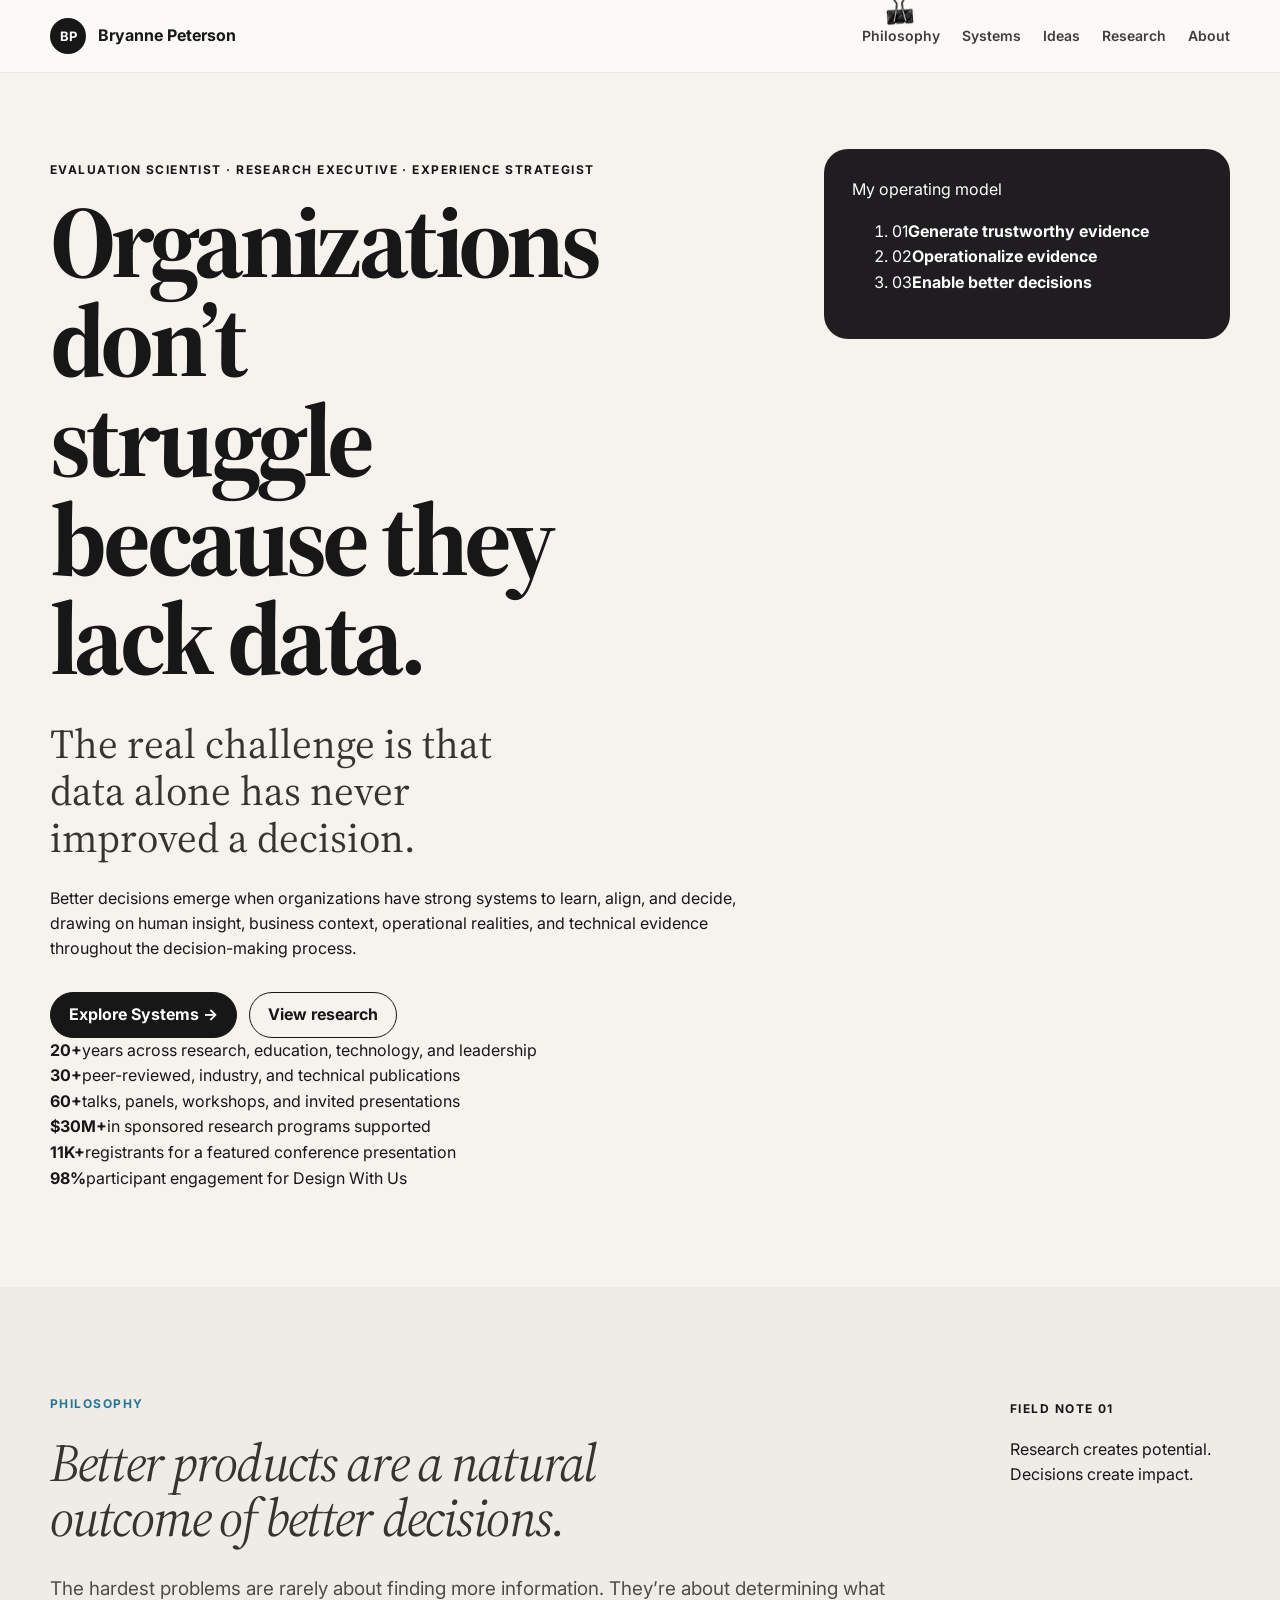
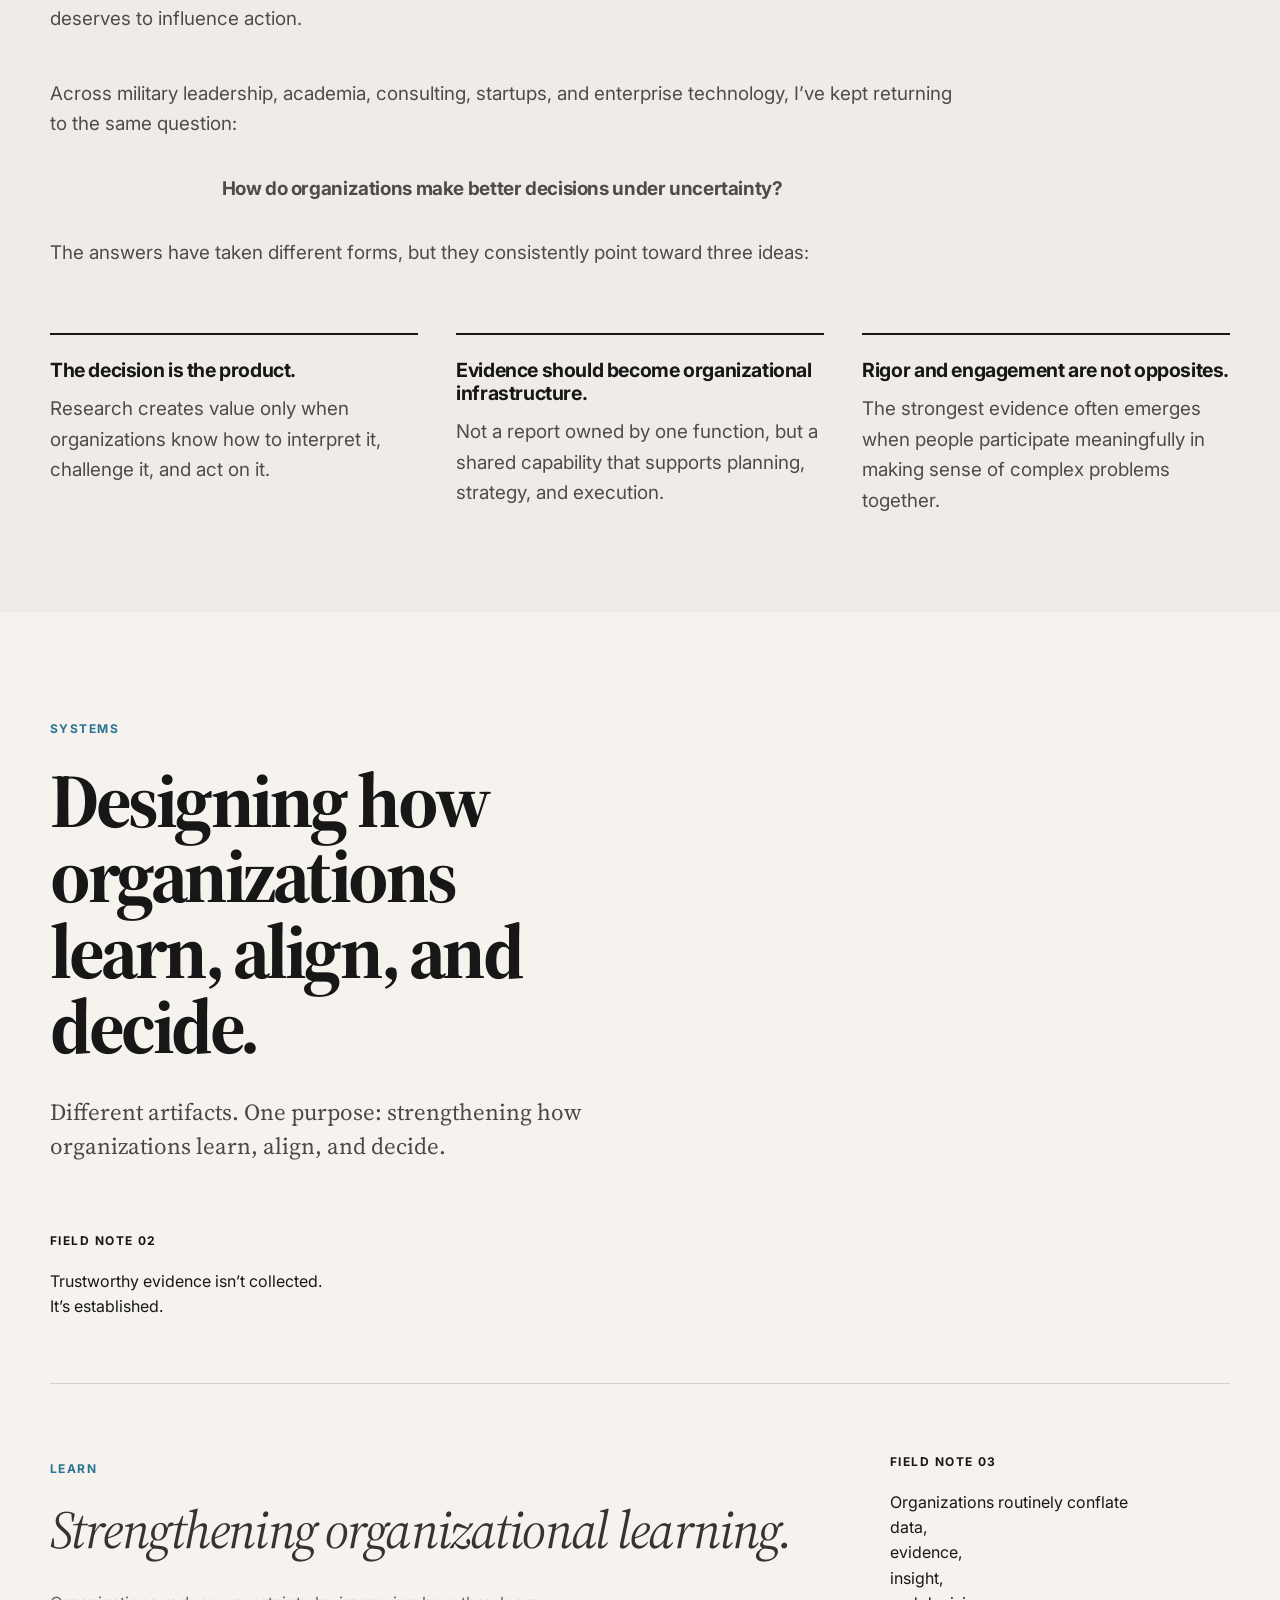
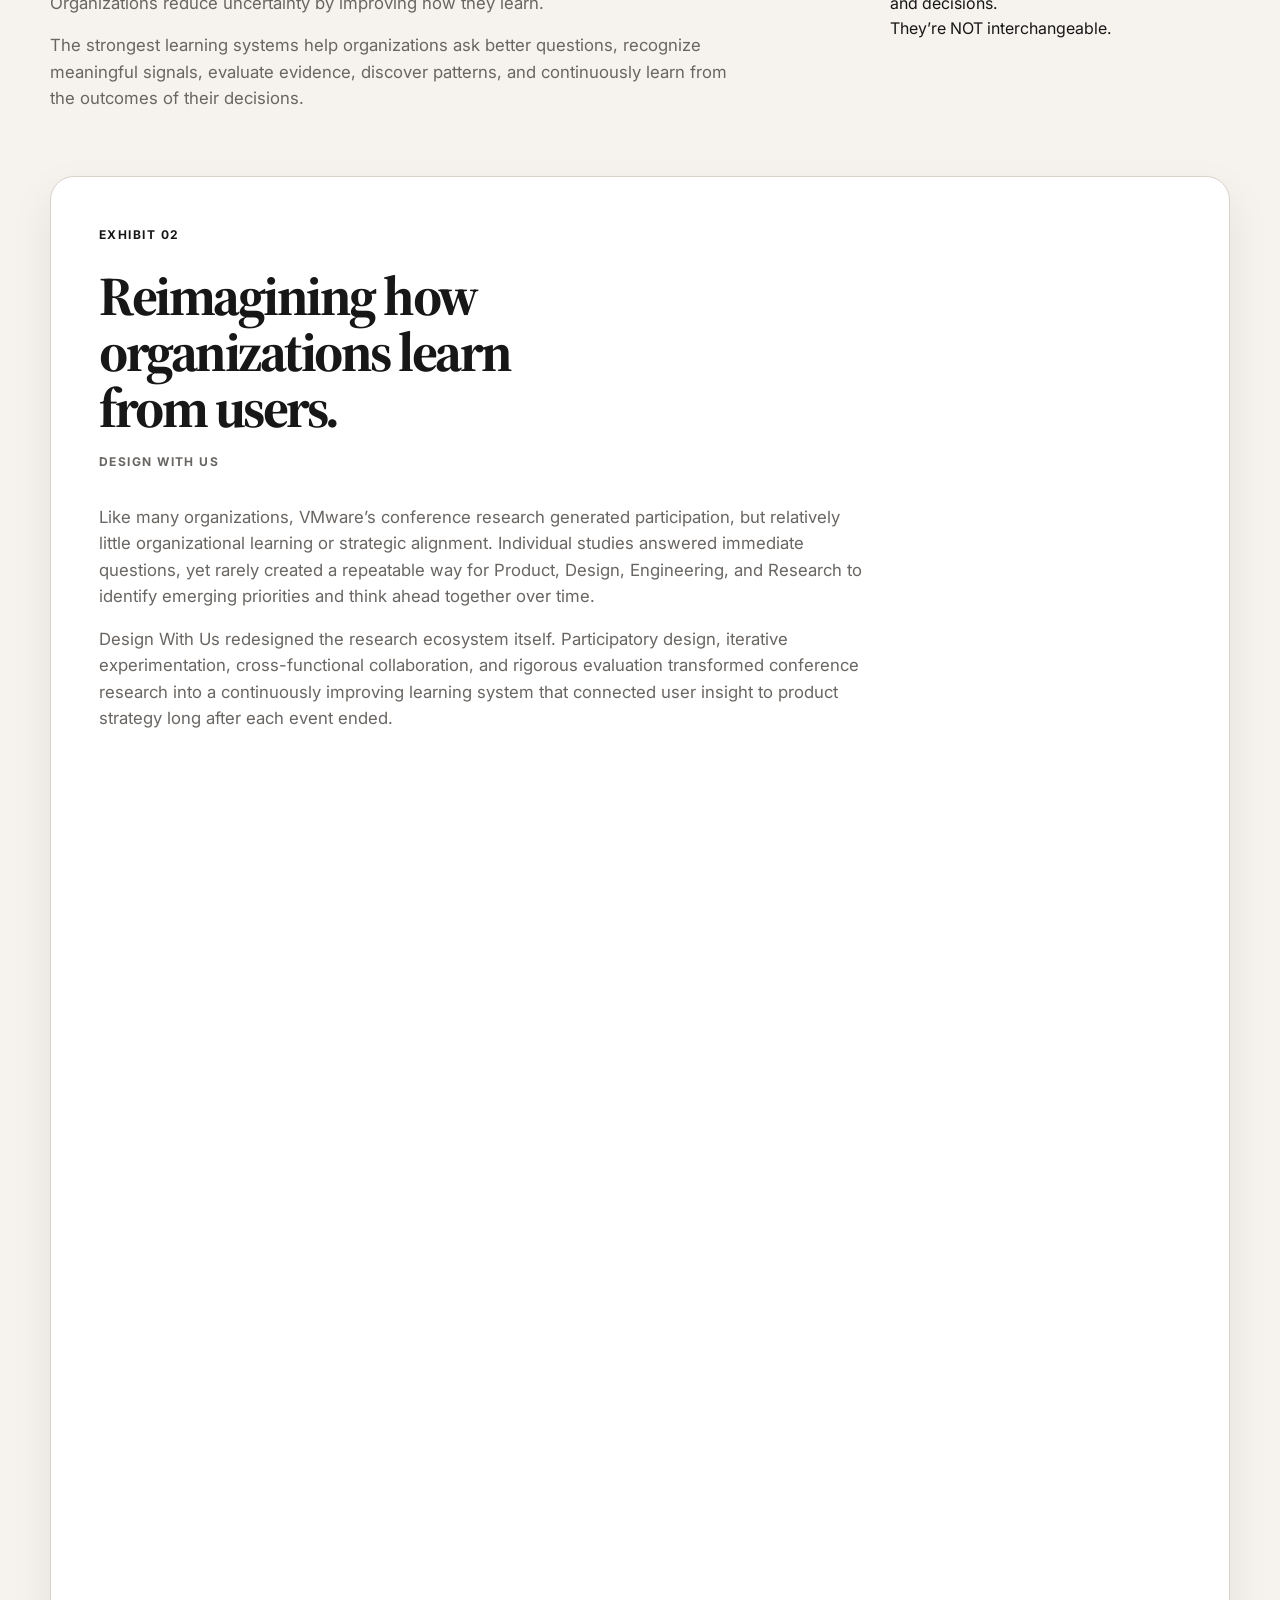
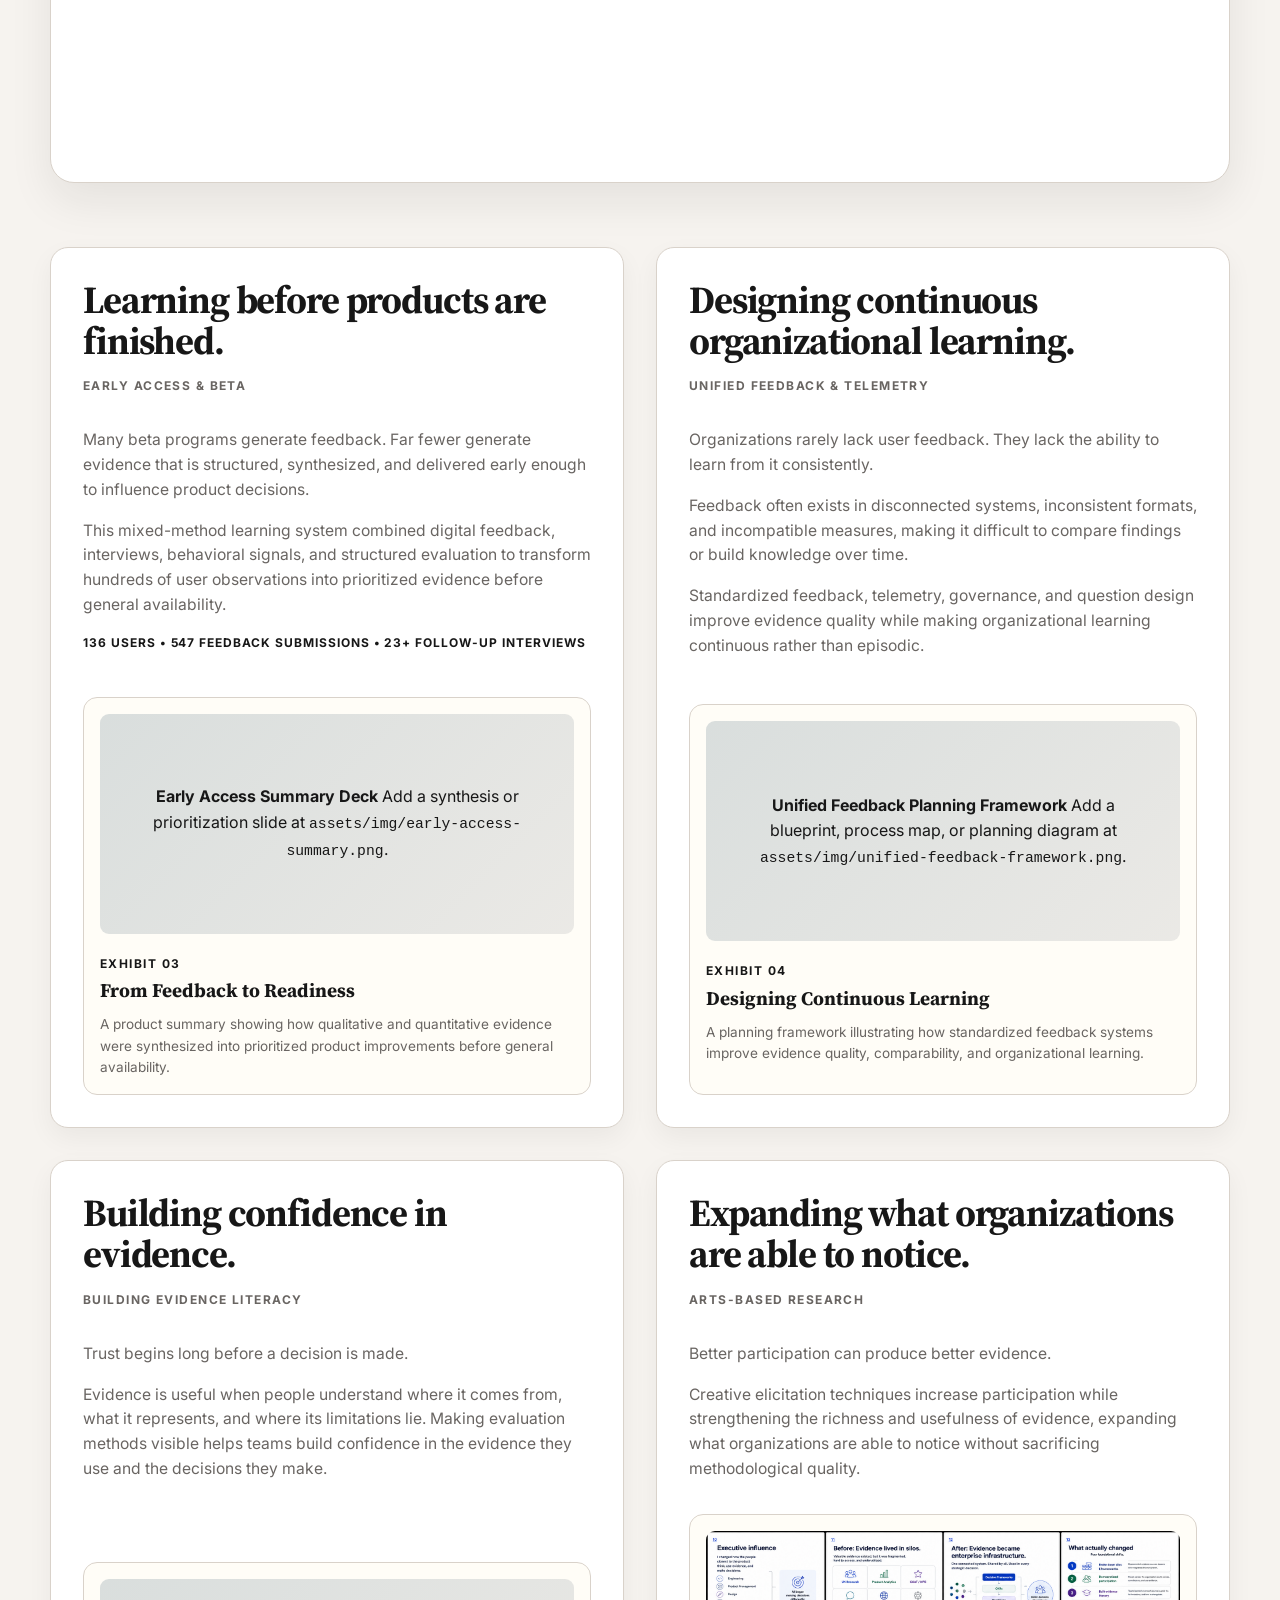
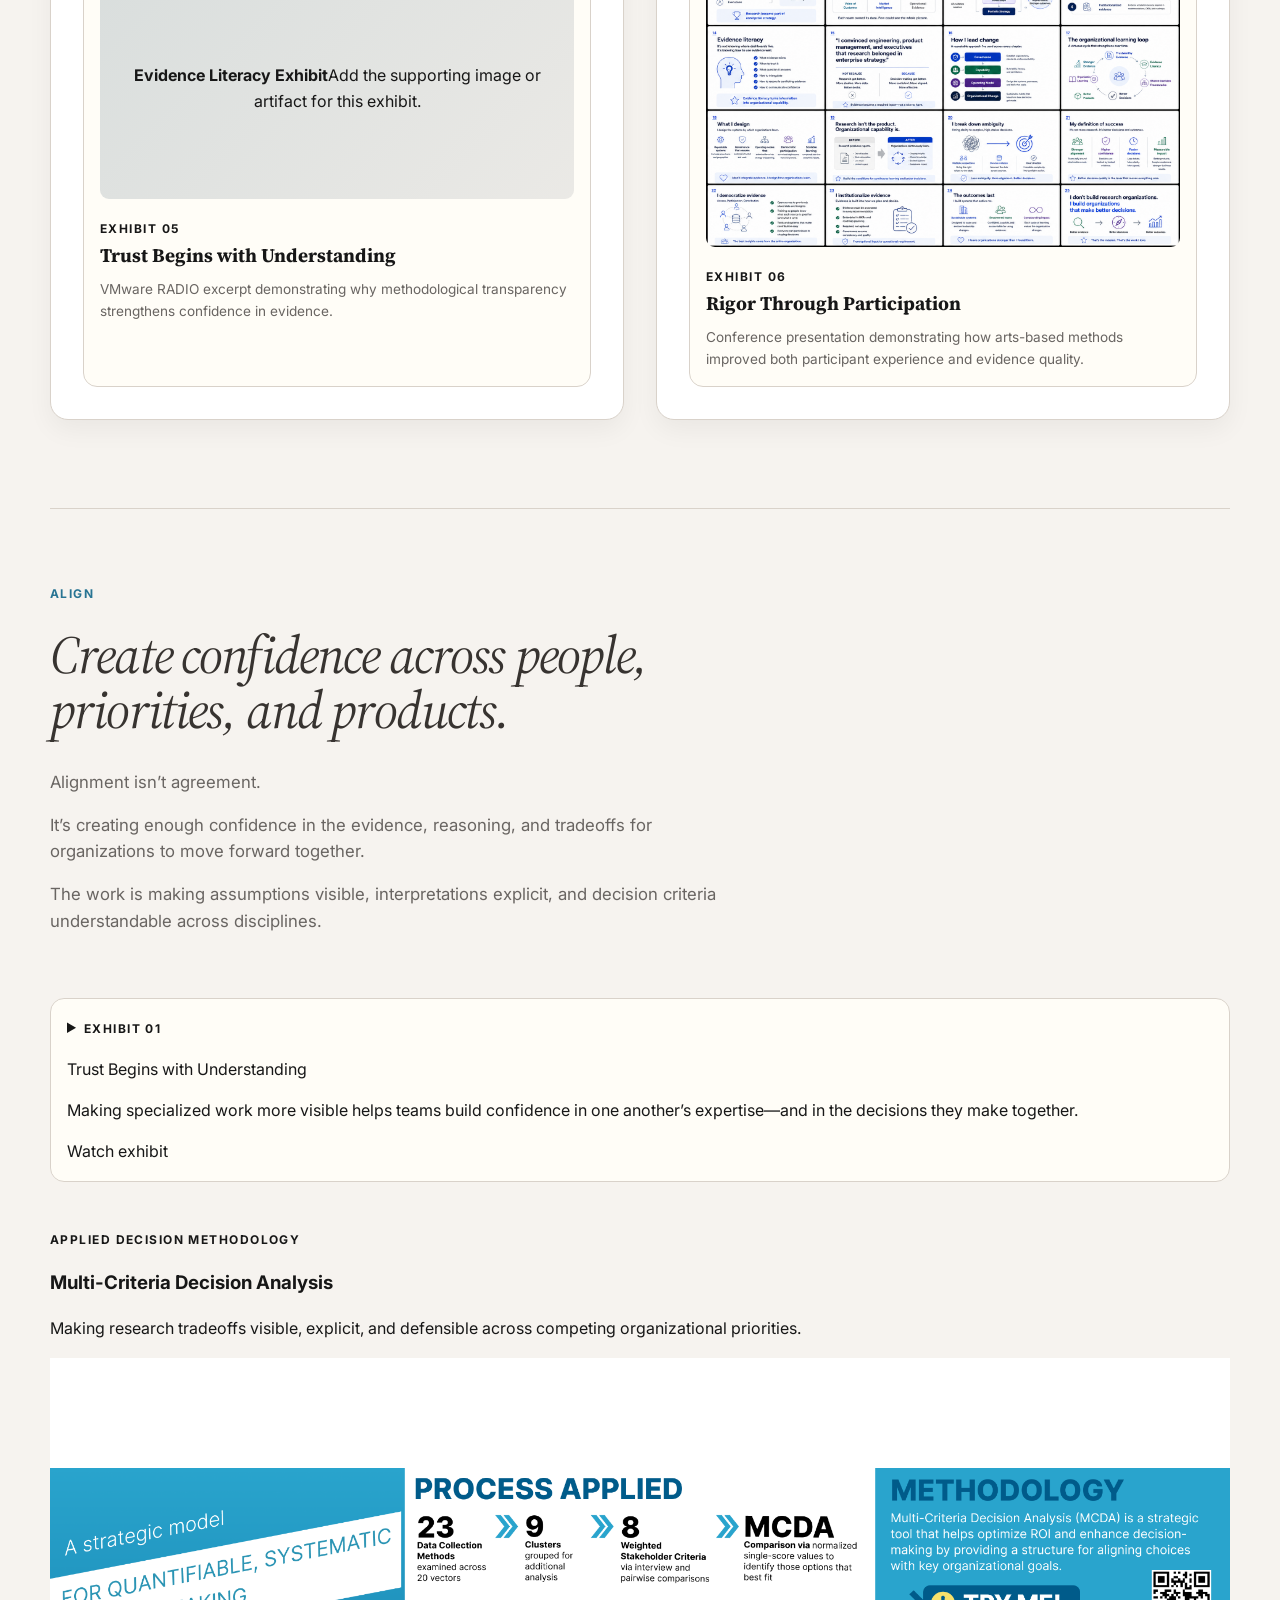
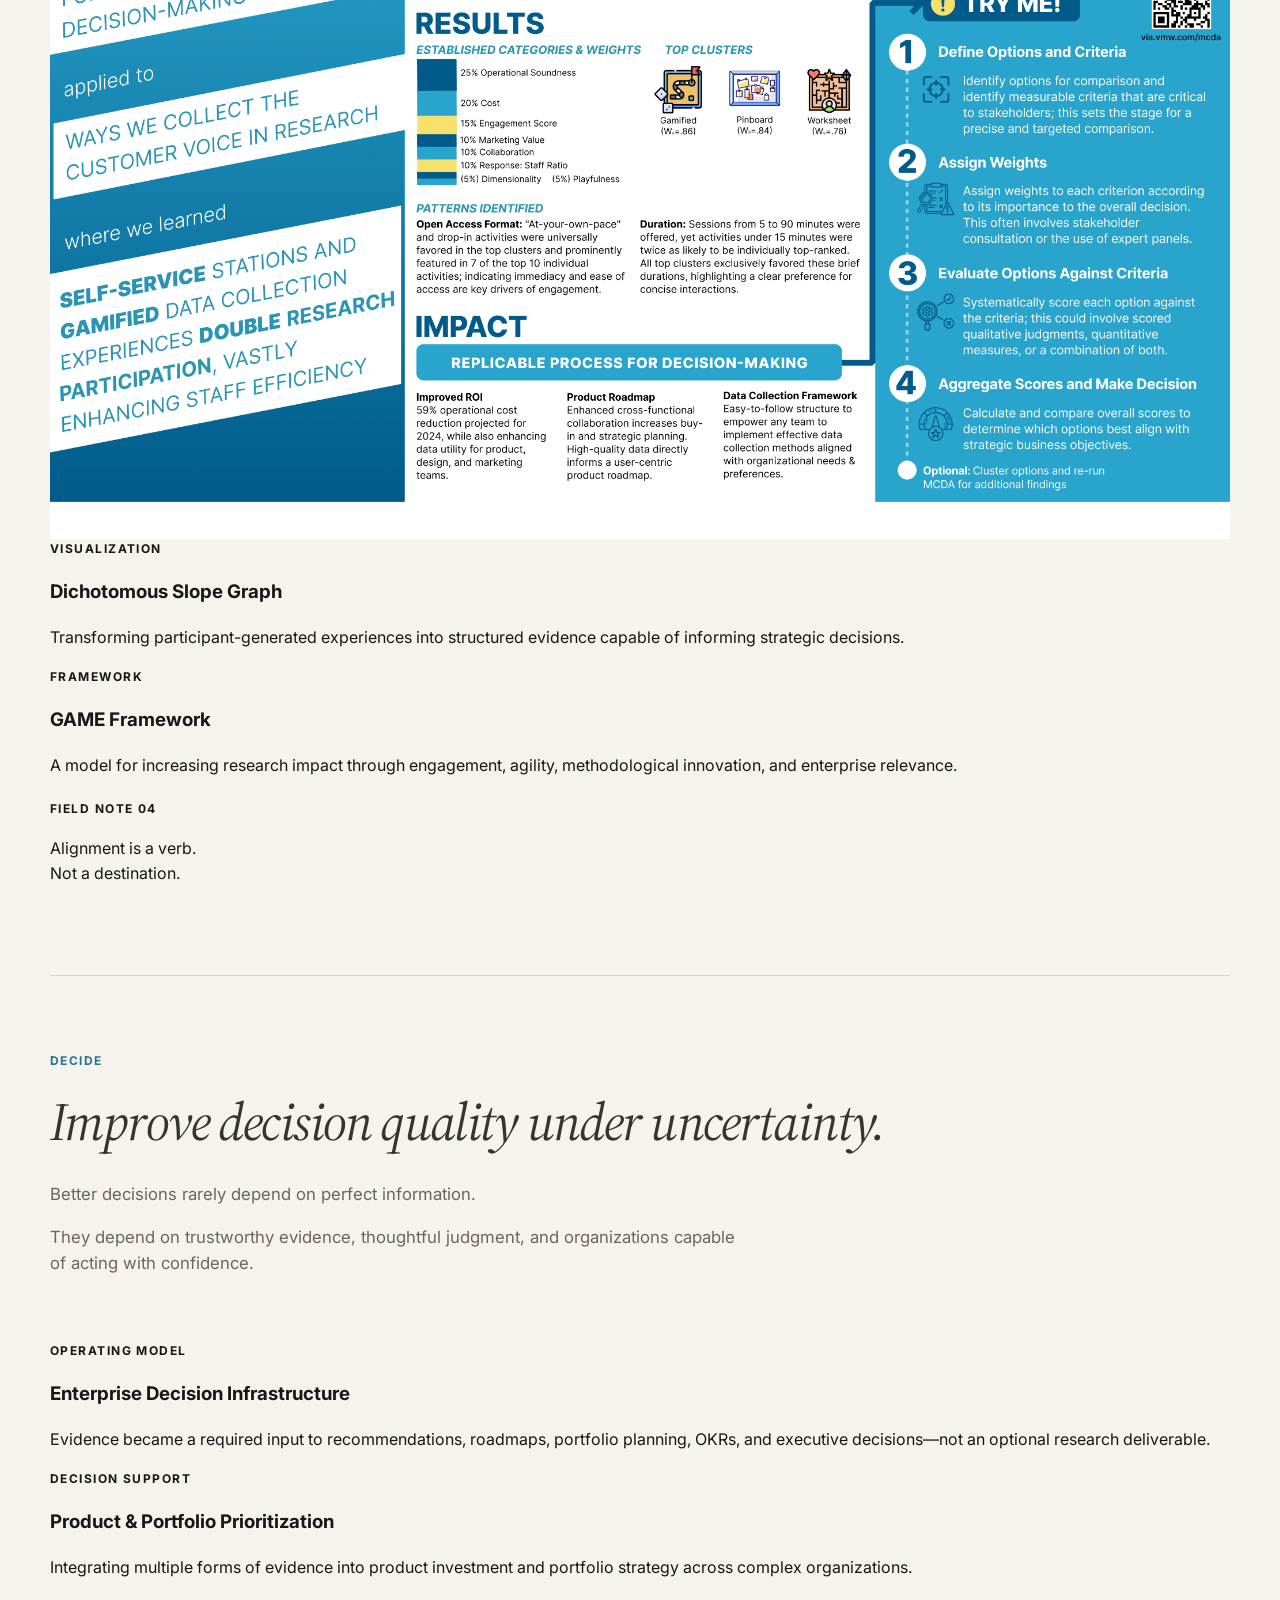
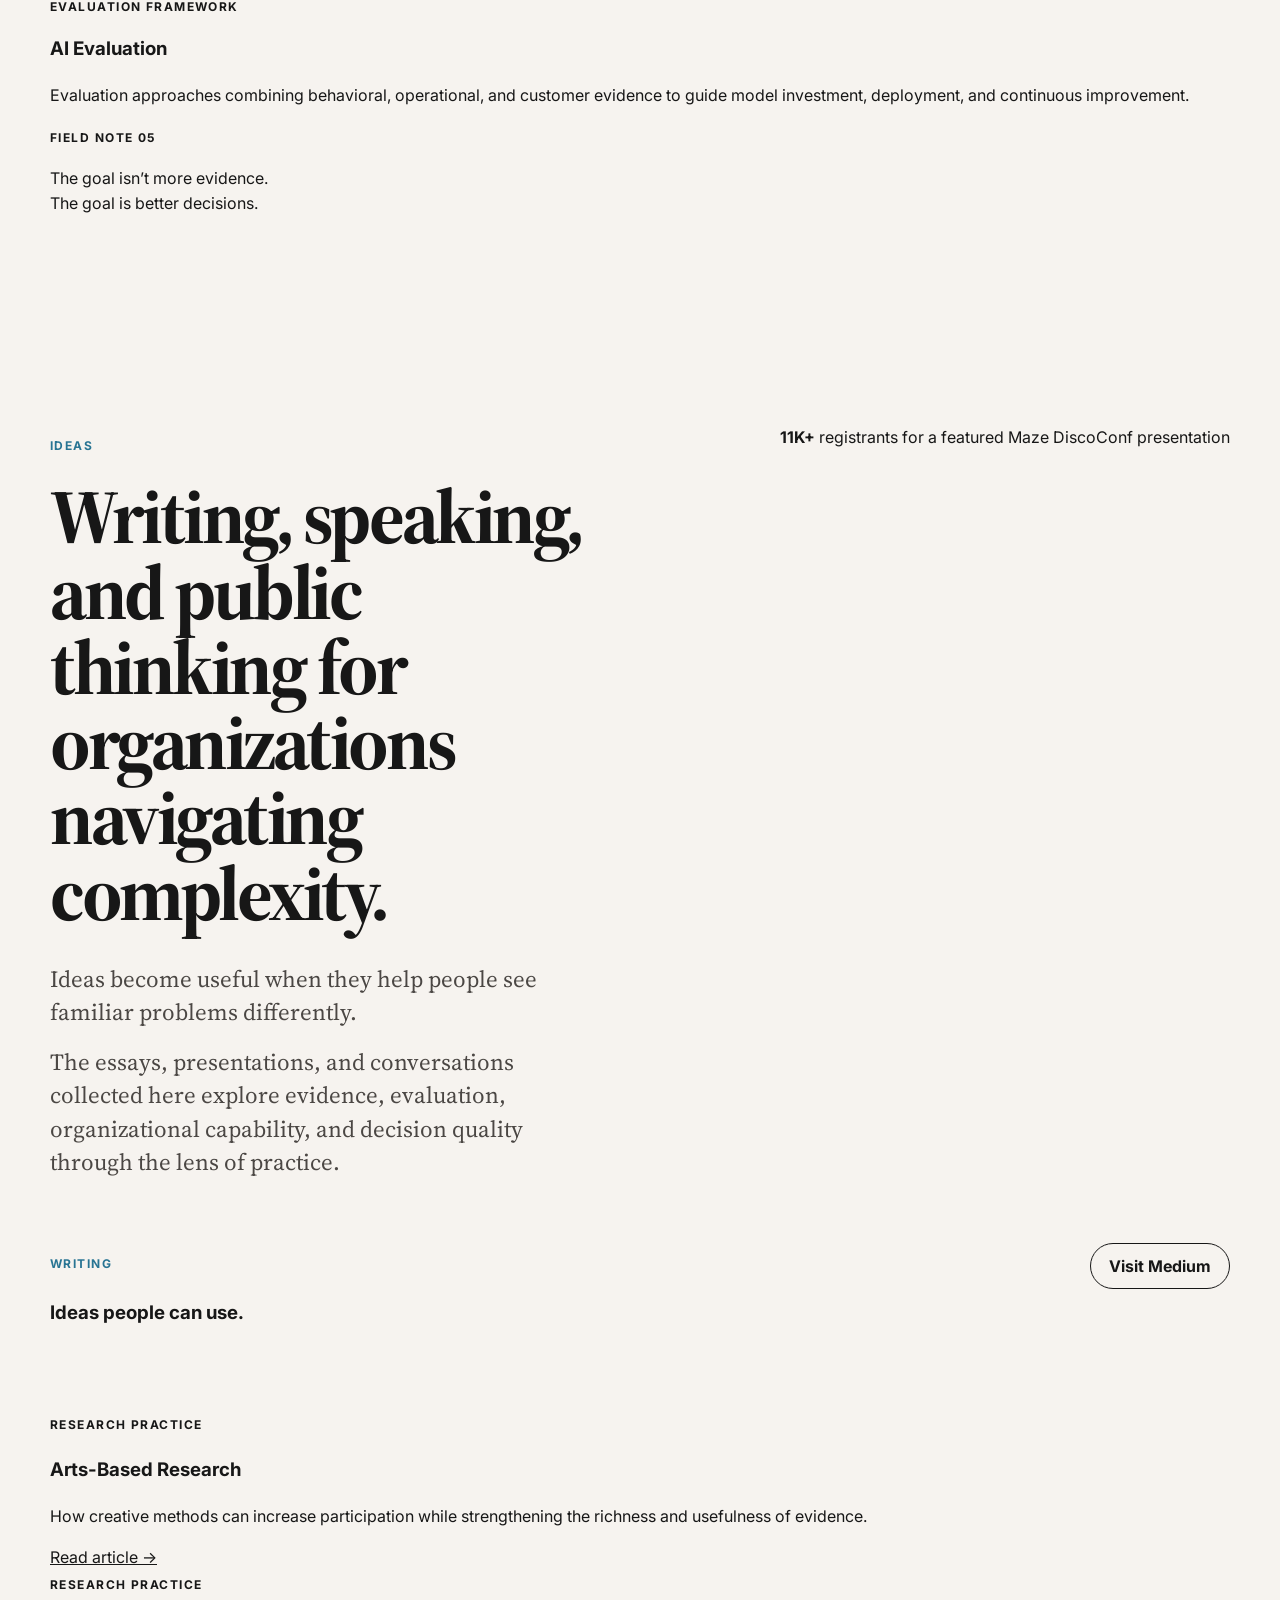
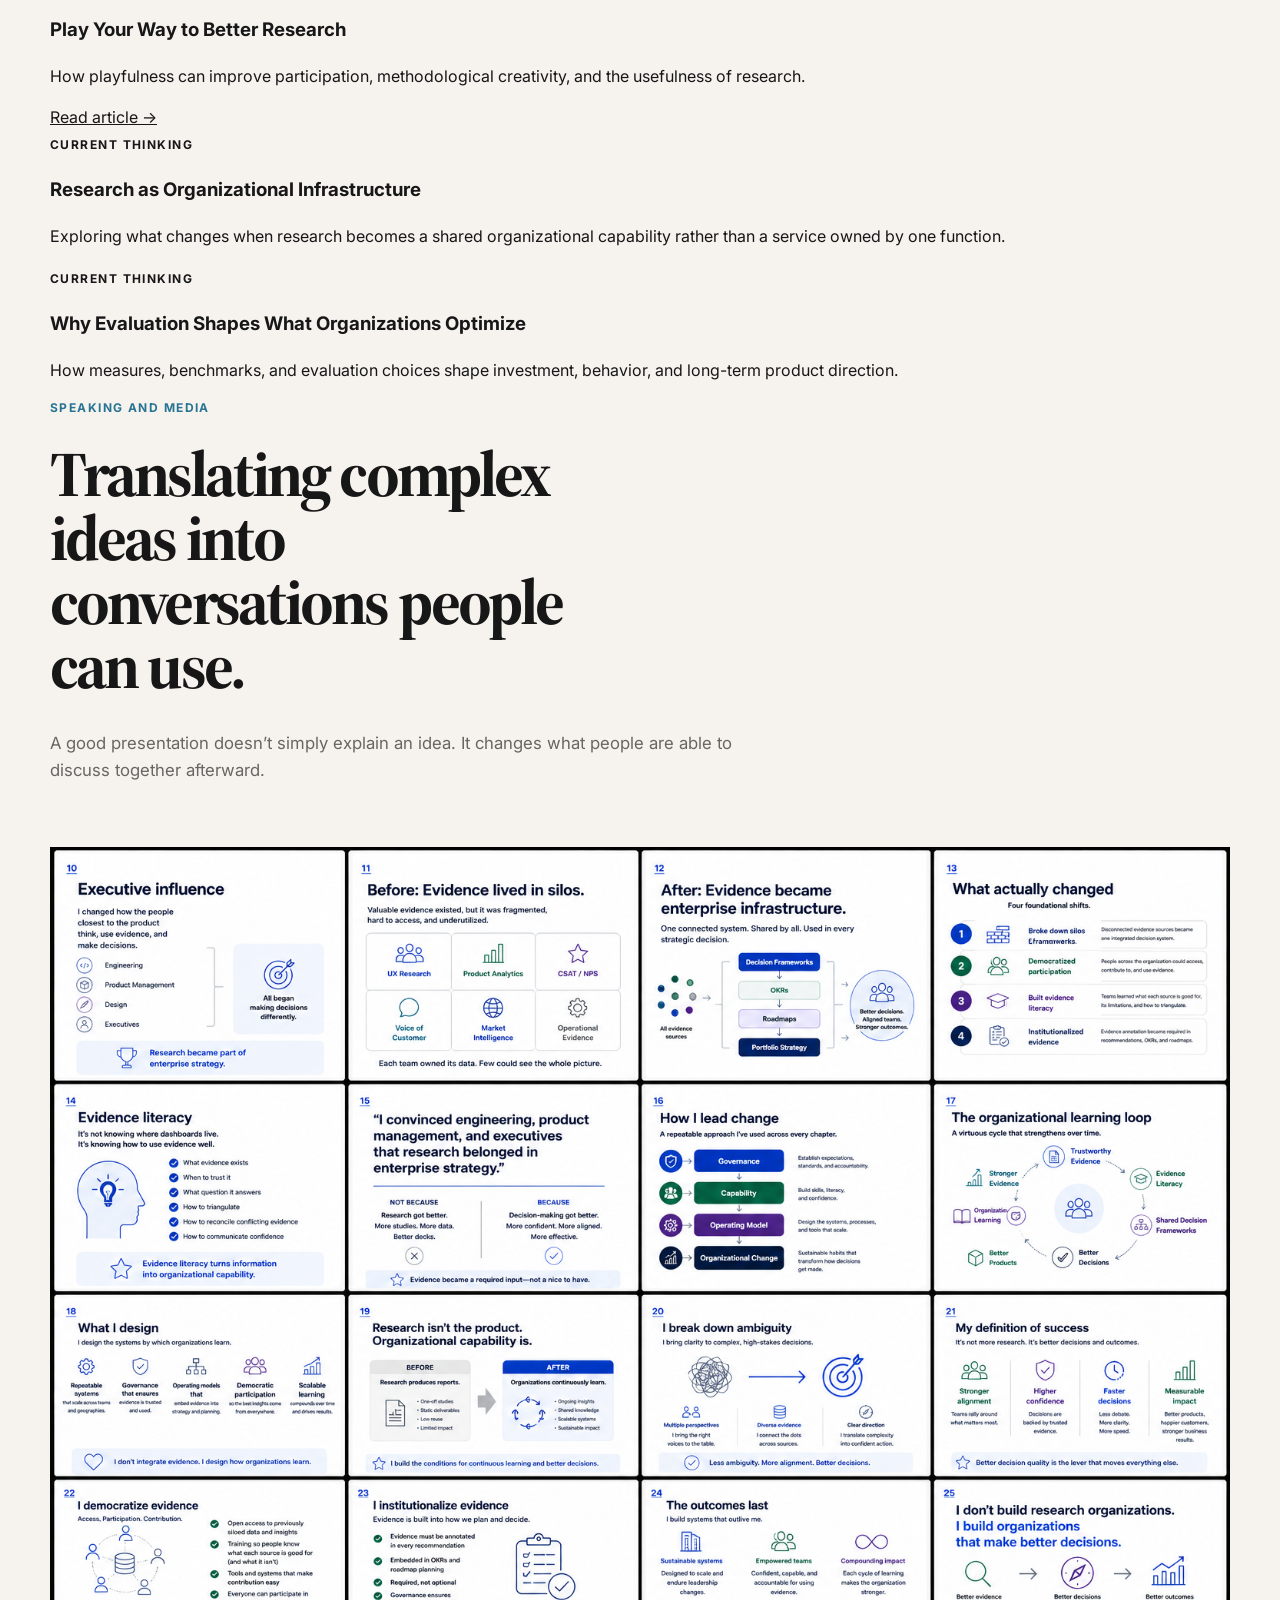
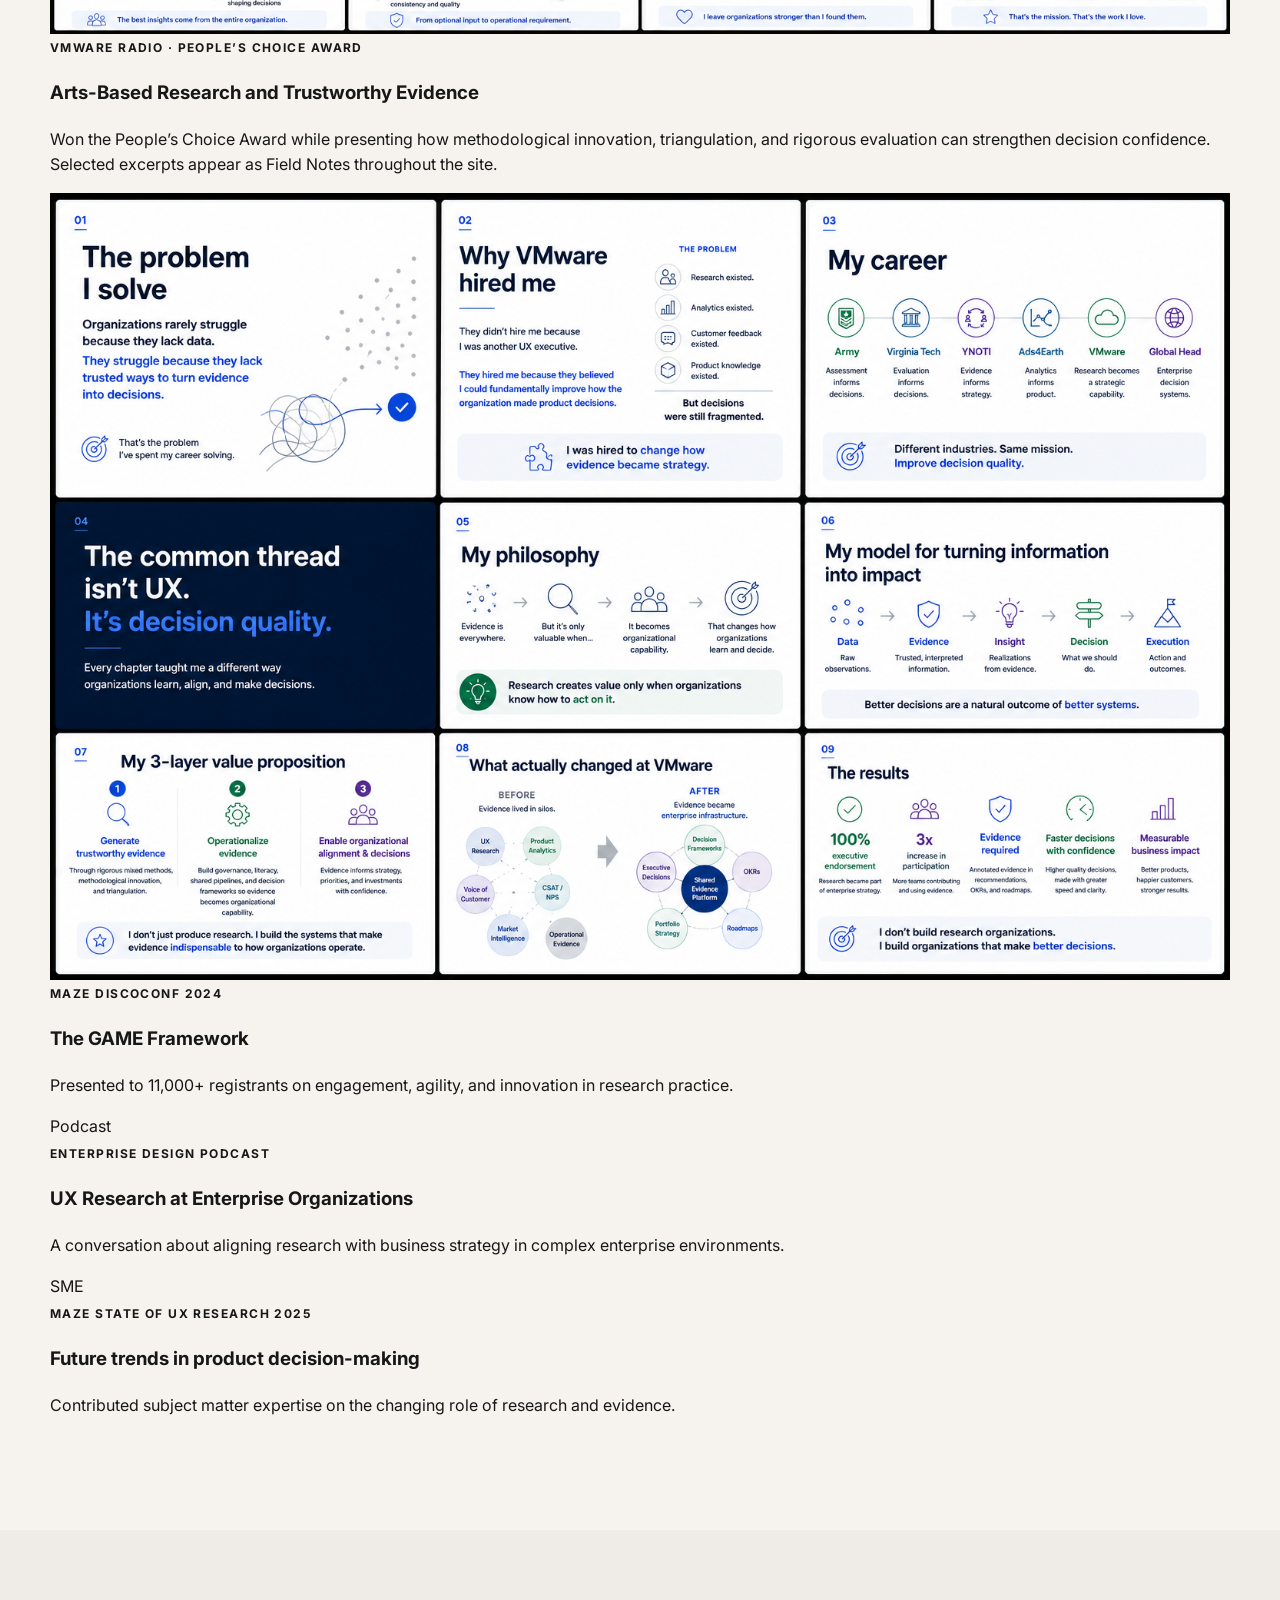
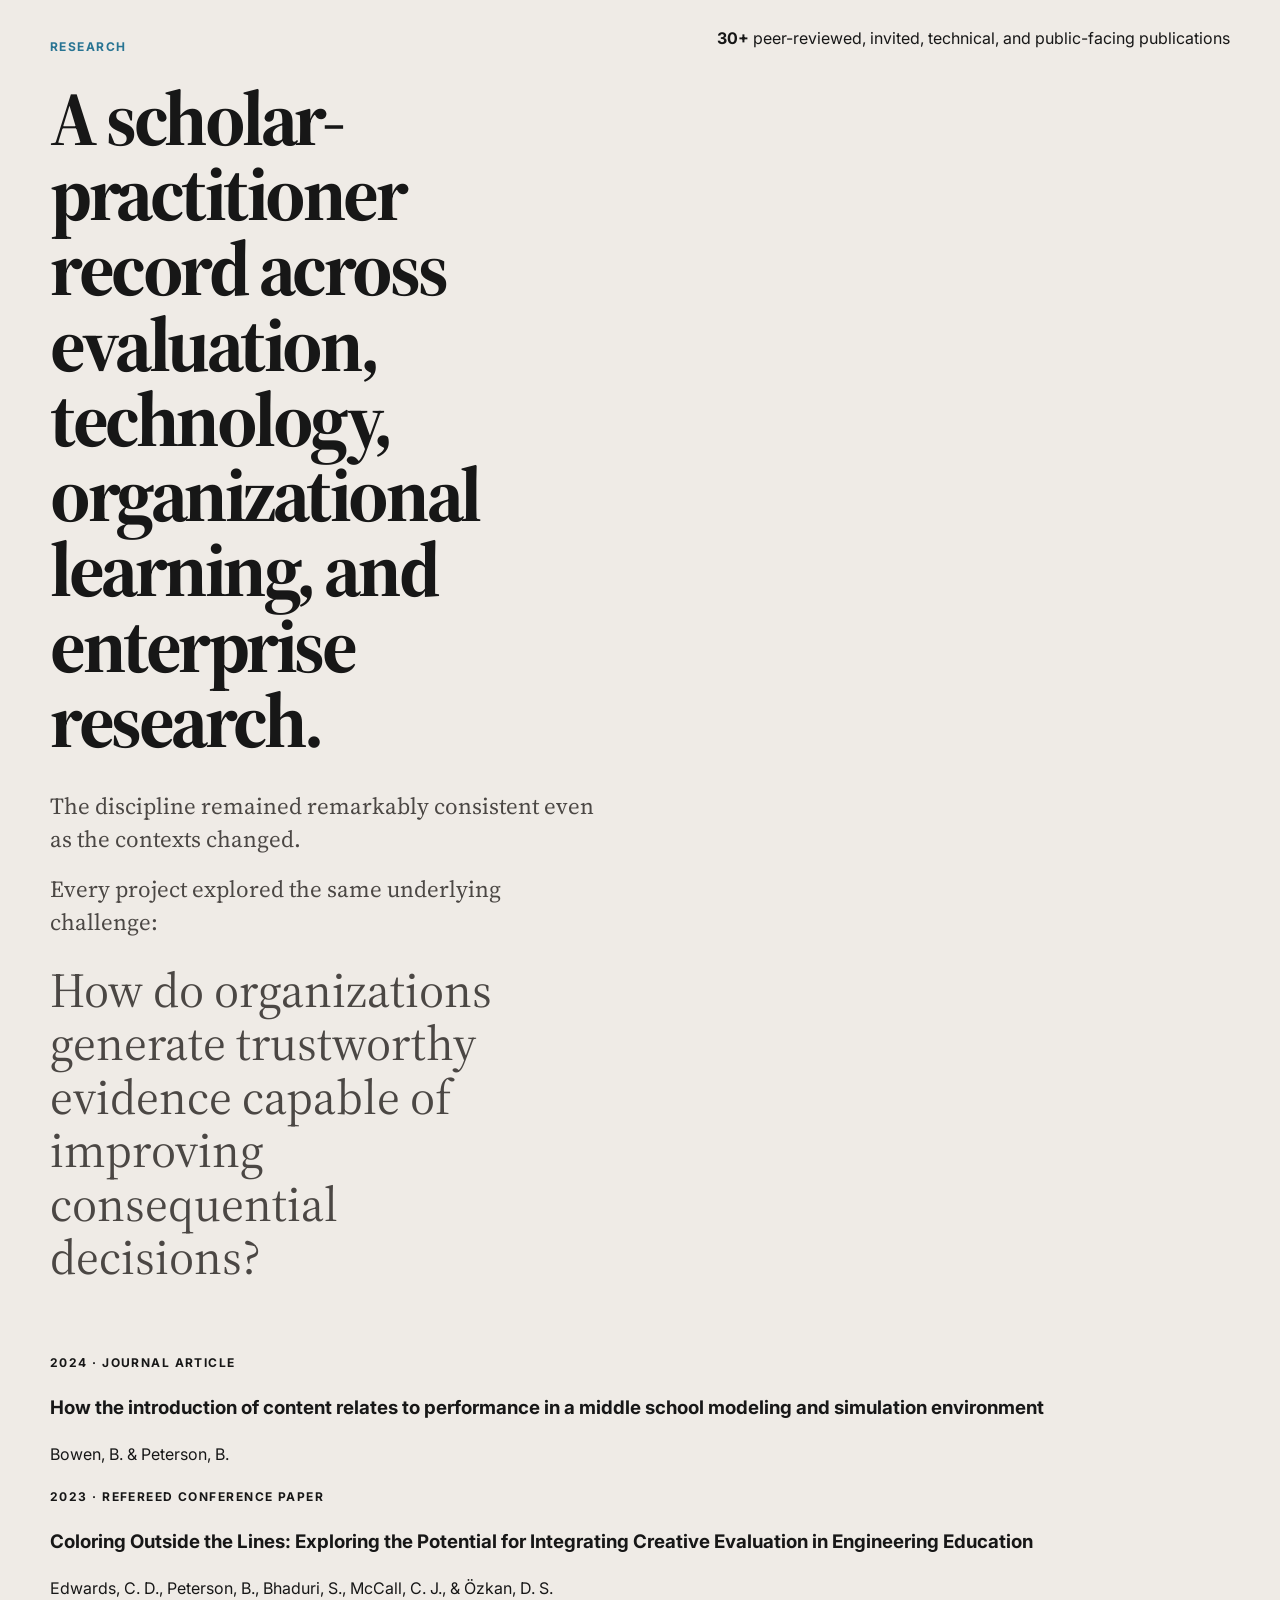
==== commit 595c7b00: "Update index.html" ====
--- a/index.html
+++ b/index.html
@@ -9,7 +9,7 @@
 <link href="https://fonts.googleapis.com" rel="preconnect"/>
 <link crossorigin="" href="https://fonts.gstatic.com" rel="preconnect"/>
 <link href="https://fonts.googleapis.com/css2?family=Caveat:wght@500;600;700&amp;family=Inter:wght@400;500;600;700&amp;family=Patrick+Hand&amp;family=Shadows+Into+Light&amp;family=Source+Serif+4:ital,opsz,wght@0,8..60,400;0,8..60,500;0,8..60,650;1,8..60,400;1,8..60,500;1,8..60,650&amp;display=swap" rel="stylesheet"/>
-<link href="assets/style.css" rel="stylesheet"/>
+<link href="style.css" rel="stylesheet"/>
 </head>
 <body>
 <a class="skip-link" href="#main">Skip to content</a>
--- a/style.css
+++ b/style.css
@@ -0,0 +1,1062 @@
+/* Portfolio baseline and layout primitives */
+
+:root {
+  --ink: #171717;
+  --muted: #66625f;
+  --paper: #fbfaf8;
+  --soft: #f1eee9;
+  --line: #d9d4cd;
+  --accent: #7dbcdc;
+  --accent-2: #287493;
+  --white: #ffffff;
+  --dark: #1d1b1f;
+  --success: #69a63b;
+  --max: 1180px;
+  --radius: 18px;
+}
+
+* { box-sizing: border-box; }
+html { scroll-behavior: smooth; }
+
+body {
+  margin: 0;
+  font-family: Inter, system-ui, -apple-system, BlinkMacSystemFont, "Segoe UI", sans-serif;
+  color: var(--ink);
+  background: var(--paper);
+  line-height: 1.6;
+}
+
+img { display: block; max-width: 100%; }
+a { color: inherit; }
+button { font: inherit; }
+code { font-family: ui-monospace, SFMono-Regular, Menlo, monospace; font-size: .92em; }
+
+.shell {
+  width: min(calc(100% - 40px), var(--max));
+  margin-inline: auto;
+}
+
+.narrow {
+  width: min(calc(100% - 40px), 860px);
+  margin-inline: auto;
+}
+
+.section {
+  padding: 96px 0;
+  scroll-margin-top: 80px;
+}
+
+.soft { background: var(--soft); }
+.dark { background: var(--dark); color: var(--white); }
+
+.skip-link {
+  position: absolute;
+  left: -999px;
+  top: 8px;
+  z-index: 1000;
+  padding: 10px 14px;
+  color: white;
+  background: var(--ink);
+}
+
+.skip-link:focus { left: 8px; }
+
+.site-header {
+  position: sticky;
+  top: 0;
+  z-index: 100;
+  background: rgba(251,250,248,.94);
+  backdrop-filter: blur(14px);
+  border-bottom: 1px solid rgba(23,23,23,.08);
+}
+
+.nav-wrap {
+  min-height: 72px;
+  display: flex;
+  align-items: center;
+  justify-content: space-between;
+  gap: 24px;
+}
+
+.brand {
+  display: inline-flex;
+  gap: 12px;
+  align-items: center;
+  text-decoration: none;
+  font-weight: 700;
+}
+
+.brand-mark {
+  display: grid;
+  place-items: center;
+  width: 36px;
+  height: 36px;
+  border-radius: 50%;
+  color: white;
+  background: var(--ink);
+  font-size: 13px;
+}
+
+.site-nav { display: flex; gap: 22px; }
+.site-nav a { text-decoration: none; font-size: 14px; font-weight: 600; color: #403d3b; }
+.site-nav a:hover,
+.site-nav a:focus { color: var(--accent-2); }
+
+.nav-toggle { display: none; }
+
+.hero { padding-top: 110px; }
+.hero-grid {
+  display: grid;
+  grid-template-columns: 1.4fr .8fr;
+  gap: 64px;
+  align-items: start;
+}
+
+.button-row {
+  display: flex;
+  flex-wrap: wrap;
+  gap: 12px;
+  margin-top: 30px;
+}
+
+.button {
+  display: inline-flex;
+  align-items: center;
+  justify-content: center;
+  min-height: 46px;
+  padding: 0 18px;
+  border: 1px solid var(--ink);
+  border-radius: 999px;
+  text-decoration: none;
+  font-weight: 700;
+}
+
+.button.primary { color: white; background: var(--ink); }
+.button.secondary { background: transparent; }
+.button.light { color: var(--ink); background: white; border-color: white; }
+.button.ghost { color: white; border-color: rgba(255,255,255,.45); }
+
+.hero-panel {
+  position: sticky;
+  top: 110px;
+  padding: 28px;
+  color: white;
+  background: var(--dark);
+  border-radius: 24px;
+}
+
+.video-embed {
+  position: relative;
+  width: 100%;
+  aspect-ratio: 16 / 9;
+  overflow: hidden;
+  border-radius: 14px;
+}
+
+.video-embed iframe {
+  position: absolute;
+  inset: 0;
+  width: 100%;
+  height: 100%;
+  border: 0;
+}
+
+@media (max-width: 980px) {
+  .site-nav {
+    display: none;
+    position: absolute;
+    right: 20px;
+    top: 62px;
+    width: 220px;
+    padding: 16px;
+    flex-direction: column;
+    background: var(--paper);
+    border: 1px solid var(--line);
+    border-radius: 14px;
+    box-shadow: 0 18px 40px rgba(0,0,0,.12);
+  }
+
+  .site-nav.open { display: flex; }
+
+  .nav-toggle {
+    display: inline-flex;
+    padding: 8px 14px;
+    border: 1px solid var(--line);
+    border-radius: 999px;
+    background: transparent;
+    font-weight: 700;
+  }
+
+  .hero-grid,
+  .research-layout,
+  .about-grid {
+    grid-template-columns: 1fr;
+  }
+
+  .hero-panel { position: static; }
+}
+
+@media (max-width: 700px) {
+  .section { padding: 72px 0; }
+  .hero { padding-top: 82px; }
+  .brand-name { display: none; }
+}
+
+/* Portfolio design system — v0.25 */
+
+    :root {
+      --ink: #171717;
+      --muted: #696562;
+      --paper: #f6f3ef;
+      --surface: #ffffff;
+      --soft: #efebe6;
+      --line: #d9d2ca;
+      --dark: #1f1d20;
+      --accent: #287493;
+      --accent-dark: #7dbcdc;
+
+      --font-display: "Source Serif 4", Georgia, serif;
+      --font-interface: Inter, -apple-system, BlinkMacSystemFont, "Segoe UI", sans-serif;
+      --font-note-label: "Patrick Hand", "Bradley Hand", cursive;
+      --font-note-body: "Shadows Into Light", "Segoe Print", cursive;
+
+      --space-1: 8px;
+      --space-2: 16px;
+      --space-3: 24px;
+      --space-4: 32px;
+      --space-5: 48px;
+      --space-6: 64px;
+      --space-7: 88px;
+      --space-8: 112px;
+
+      --measure-body: 64ch;
+      --measure-deck: 50ch;
+      --measure-display: 14ch;
+    }
+
+    /* Five recurring text roles */
+    .eyebrow,
+    .card-tag,
+    .project-citation,
+    .exhibit-kicker,
+    .field-note-label,
+    .media-card > span,
+    .article-card > span,
+    .research-list article > span {
+      font-family: var(--font-interface);
+      font-size: .75rem;
+      font-weight: 700;
+      letter-spacing: .12em;
+      text-transform: uppercase;
+    }
+
+    h1,
+    .section-heading h2,
+    .pillar-heading h3,
+    .philosophy-question,
+    .capability-title,
+    .learn-flagship h4 {
+      font-family: var(--font-display);
+      color: var(--ink);
+      letter-spacing: -.045em;
+    }
+
+    h1 {
+      max-width: 10ch;
+      margin: 0 0 var(--space-4);
+      font-size: clamp(4.5rem, 8vw, 8rem);
+      line-height: .94;
+    }
+
+    .section-heading h2 {
+      max-width: var(--measure-display);
+      margin: 0 0 var(--space-4);
+      font-size: clamp(3.5rem, 6vw, 6rem);
+      line-height: .98;
+    }
+
+    .pillar-heading h3,
+    .pillar-heading .pillar-title {
+      max-width: 17ch;
+      margin: 0 0 var(--space-4);
+      font-size: clamp(3rem, 5vw, 5rem);
+      line-height: 1;
+    }
+
+    .capability-title,
+    .learn-flagship h4 {
+      max-width: 18ch;
+      margin: 0 0 var(--space-2);
+      font-size: clamp(2.6rem, 4.3vw, 4.2rem);
+      line-height: 1.02;
+    }
+
+    .section-framing,
+    .hero-sub,
+    .philosophy-question {
+      font-family: var(--font-display);
+    }
+
+    .hero-sub {
+      max-width: 24ch;
+      margin: 0 0 var(--space-3);
+      font-size: clamp(2rem, 3.2vw, 3.2rem);
+      line-height: 1.15;
+      color: #373330;
+    }
+
+    .section-framing {
+      max-width: var(--measure-deck);
+      margin: 0;
+      font-size: clamp(1.2rem, 1.8vw, 1.55rem);
+      line-height: 1.45;
+      color: #4b4744;
+    }
+
+    .section-framing + .section-framing {
+      margin-top: var(--space-2);
+    }
+
+    body,
+    p,
+    li,
+    a,
+    button {
+      font-family: var(--font-interface);
+    }
+
+    p {
+      line-height: 1.58;
+    }
+
+    /* Reusable vertical sequence */
+    .section-heading {
+      display: grid;
+      grid-template-columns: minmax(0, 1fr) auto;
+      gap: var(--space-5);
+      align-items: start;
+      margin-bottom: var(--space-6);
+    }
+
+    .section-heading .eyebrow,
+    .pillar-heading .eyebrow {
+      display: block;
+      margin-bottom: var(--space-3);
+      color: var(--accent);
+    }
+
+    .system-pillar {
+      margin-top: var(--space-7);
+      padding-top: var(--space-6);
+      border-top: 1px solid var(--line);
+    }
+
+    .system-pillar:first-of-type {
+      margin-top: var(--space-6);
+    }
+
+    .pillar-heading {
+      max-width: 900px;
+      margin-bottom: var(--space-6);
+    }
+
+    .pillar-heading > p:not(.eyebrow) {
+      max-width: var(--measure-body);
+      margin: 0;
+      color: var(--muted);
+      font-size: 1.05rem;
+    }
+
+    .pillar-heading > p:not(.eyebrow) + p {
+      margin-top: var(--space-2);
+    }
+
+    /* Philosophy */
+    #philosophy .section-heading {
+      max-width: 1120px;
+      margin-bottom: var(--space-6);
+    }
+
+    #philosophy .section-heading h2 {
+      max-width: 13ch;
+      font-size: clamp(3.7rem, 5.6vw, 5.8rem);
+    }
+
+    #philosophy .section-framing {
+      max-width: 46ch;
+    }
+
+    .philosophy-intro {
+      max-width: 760px;
+      margin: 0 0 var(--space-6);
+    }
+
+    .philosophy-intro > p {
+      max-width: 62ch;
+      margin: 0;
+    }
+
+    .philosophy-intro > p + * {
+      margin-top: var(--space-3);
+    }
+
+    .philosophy-question {
+      max-width: 18ch;
+      margin: var(--space-4) 0;
+      font-size: clamp(2.5rem, 4vw, 3.8rem);
+      line-height: 1.08;
+    }
+
+    .principles {
+      display: grid;
+      grid-template-columns: repeat(3, minmax(0, 1fr));
+      gap: var(--space-4);
+    }
+
+    .principles article {
+      padding-top: var(--space-4);
+      border-top: 2px solid var(--ink);
+    }
+
+    .principles h4 {
+      margin: 0 0 var(--space-2);
+      font-family: var(--font-interface);
+      font-size: 1.35rem;
+      line-height: 1.15;
+      letter-spacing: -.02em;
+    }
+
+    .principles p {
+      margin: 0;
+      color: var(--muted);
+      font-size: 1rem;
+    }
+
+    /* Learn heading row */
+    .learn-heading-row {
+      display: grid;
+      grid-template-columns: minmax(0, 1fr) minmax(250px, 340px);
+      gap: var(--space-6);
+      align-items: start;
+      margin-bottom: var(--space-6);
+    }
+
+    .learn-heading-row .pillar-heading {
+      margin-bottom: 0;
+    }
+
+    .learn-field-note,
+    .systems-field-note,
+    .inline-field-note {
+      position: relative;
+      top: auto;
+      right: auto;
+      margin: 0;
+      opacity: 1;
+      animation: none;
+    }
+
+    /* Flagship */
+    .learn-flagship {
+      padding: var(--space-5);
+      border: 1px solid var(--line);
+      border-radius: 24px;
+      background: var(--surface);
+      box-shadow: 0 18px 44px rgba(23,23,23,.08);
+    }
+
+    .learn-flagship-copy {
+      max-width: 840px;
+    }
+
+    .learn-flagship-copy .exhibit-kicker {
+      display: block;
+      margin-bottom: var(--space-3);
+    }
+
+    .project-citation {
+      margin: 0 0 var(--space-4);
+      color: var(--muted);
+    }
+
+    .learn-flagship-copy > p:not(.project-citation) {
+      max-width: 70ch;
+      margin: 0;
+      color: var(--muted);
+      font-size: 1.05rem;
+    }
+
+    .learn-flagship-copy > p:not(.project-citation) + p {
+      margin-top: var(--space-2);
+    }
+
+    .learn-flagship-video {
+      margin: var(--space-5) 0;
+    }
+
+    /* Principle cards */
+    .flip-card-grid {
+      display: grid;
+      grid-template-columns: repeat(3, minmax(0, 1fr));
+      gap: var(--space-3);
+    }
+
+    .flip-card,
+    .flip-card-button,
+    .flip-card-inner {
+      min-height: 290px;
+    }
+
+    .flip-card {
+      perspective: 1200px;
+    }
+
+    .flip-card-button {
+      width: 100%;
+      padding: 0;
+      border: 0;
+      background: transparent;
+      cursor: pointer;
+      text-align: left;
+    }
+
+    .flip-card-inner {
+      position: relative;
+      display: block;
+      width: 100%;
+      transition: transform .5s cubic-bezier(.2,.75,.25,1);
+      transform-style: preserve-3d;
+    }
+
+    .flip-card:hover .flip-card-inner,
+    .flip-card:focus-within .flip-card-inner,
+    .flip-card.is-flipped .flip-card-inner {
+      transform: rotateY(180deg);
+    }
+
+    .flip-card-face {
+      position: absolute;
+      inset: 0;
+      display: flex;
+      flex-direction: column;
+      justify-content: center;
+      padding: var(--space-4);
+      border: 1px solid rgba(23,23,23,.13);
+      border-radius: 16px;
+      backface-visibility: hidden;
+      -webkit-backface-visibility: hidden;
+      box-shadow: 0 12px 26px rgba(23,23,23,.08);
+    }
+
+    .flip-card-front {
+      background:
+        linear-gradient(90deg, transparent 0 30px, rgba(194,72,72,.18) 30px 31px, transparent 31px),
+        radial-gradient(circle at 1px 1px, rgba(40,116,147,.13) 1px, transparent 1.2px),
+        #fffdf7;
+      background-size: auto, 15px 15px, auto;
+    }
+
+    .flip-card-back {
+      color: #fff;
+      background: var(--dark);
+      transform: rotateY(180deg);
+    }
+
+    .flip-card-type {
+      margin-bottom: var(--space-3);
+      color: var(--accent);
+    }
+
+    .flip-card-front h5 {
+      margin: 0;
+      font-family: var(--font-display);
+      font-size: clamp(1.65rem, 2.5vw, 2.25rem);
+      line-height: 1.08;
+      letter-spacing: -.025em;
+    }
+
+    .flip-card-back p {
+      margin: 0;
+      color: rgba(255,255,255,.82);
+      font-size: 1rem;
+    }
+
+    /* Supporting Learn exhibits */
+    .learn-support-grid {
+      display: grid;
+      grid-template-columns: repeat(2, minmax(0, 1fr));
+      gap: var(--space-4);
+      margin-top: var(--space-6);
+    }
+
+    .learn-support-card {
+      display: grid;
+      gap: var(--space-4);
+      padding: var(--space-4);
+      background: var(--surface);
+      border: 1px solid var(--line);
+      border-radius: 18px;
+      box-shadow: 0 10px 26px rgba(23,23,23,.05);
+    }
+
+    .learn-support-card h4 {
+      margin: 0 0 var(--space-2);
+      font-family: var(--font-display);
+      font-size: clamp(2rem, 3vw, 2.8rem);
+      line-height: 1.06;
+      letter-spacing: -.03em;
+    }
+
+    .learn-support-copy > p:not(.project-citation):not(.supporting-metrics) {
+      margin: 0;
+      color: var(--muted);
+      font-size: .98rem;
+    }
+
+    .learn-support-copy > p:not(.project-citation):not(.supporting-metrics) + p {
+      margin-top: var(--space-2);
+    }
+
+    .supporting-metrics {
+      margin-top: var(--space-3);
+      font-size: .75rem;
+      font-weight: 700;
+      letter-spacing: .08em;
+      text-transform: uppercase;
+    }
+
+    .learn-mini-exhibit,
+    .align-exhibit,
+    .video-field-note {
+      position: relative;
+      margin: 0;
+      padding: var(--space-2);
+      background: #fffdf7;
+      border: 1px solid var(--line);
+      border-radius: 14px;
+    }
+
+    .learn-mini-media {
+      overflow: hidden;
+      min-height: 220px;
+      margin-bottom: var(--space-2);
+      border-radius: 9px;
+      background: var(--soft);
+    }
+
+    .learn-mini-media img,
+    .learn-mini-media video {
+      display: block;
+      width: 100%;
+      height: 100%;
+      min-height: 220px;
+      object-fit: cover;
+    }
+
+    .learn-mini-media.placeholder {
+      display: grid;
+      place-items: center;
+      padding: var(--space-4);
+      text-align: center;
+      background: linear-gradient(135deg, rgba(40,116,147,.11), rgba(125,188,220,.04)), var(--soft);
+    }
+
+    .learn-mini-exhibit h5 {
+      margin: 0 0 var(--space-1);
+      font-family: var(--font-display);
+      font-size: 1.2rem;
+    }
+
+    .learn-mini-exhibit figcaption p {
+      margin: 0;
+      color: var(--muted);
+      font-size: .85rem;
+    }
+
+    .align-exhibit {
+      margin-bottom: var(--space-5);
+    }
+
+    /* Research */
+    #research .section-heading {
+      align-items: start;
+    }
+
+    #research .research-question {
+      display: block;
+      max-width: 22ch;
+      margin-top: var(--space-3);
+      font-size: clamp(2.2rem, 3.8vw, 3.8rem);
+      line-height: 1.1;
+    }
+
+    /* Footer */
+    .footer-grid.footer-statement {
+      display: grid;
+      grid-template-columns: minmax(0, 1.35fr) auto;
+      gap: var(--space-7);
+      align-items: start;
+    }
+
+    .footer-statement > div:first-child {
+      max-width: 820px;
+    }
+
+    .footer-statement .footer-question {
+      max-width: 16ch;
+      margin-top: var(--space-3);
+      font-family: var(--font-display);
+      font-size: clamp(2.4rem, 4.2vw, 4rem);
+      line-height: 1.05;
+    }
+
+    .footer-links {
+      display: flex;
+      flex-wrap: wrap;
+      gap: var(--space-3);
+      justify-content: flex-end;
+    }
+
+    /* Active navigation clip */
+    .site-nav {
+      position: relative;
+    }
+
+    .nav-clip {
+      display: block;
+      position: absolute;
+      top: -33px;
+      left: 0;
+      width: 38px;
+      height: 38px;
+      background: url("assets/icons/binder-clip.png") center / contain no-repeat;
+      transform: translateX(-50%) rotate(-5deg);
+      transition: left .32s cubic-bezier(.2,.75,.25,1), transform .2s ease;
+      pointer-events: none;
+      z-index: 5;
+    }
+
+    .site-nav.is-moving .nav-clip {
+      transform: translateX(-50%) rotate(3deg) translateY(-2px);
+    }
+
+    @media (hover: none) {
+      .flip-card:hover .flip-card-inner {
+        transform: none;
+      }
+
+      .flip-card.is-flipped .flip-card-inner,
+      .flip-card:focus-within .flip-card-inner {
+        transform: rotateY(180deg);
+      }
+    }
+
+    @media (max-width: 980px) {
+      .section-heading,
+      .learn-heading-row,
+      .footer-grid.footer-statement {
+        grid-template-columns: 1fr;
+      }
+
+      .principles,
+      .flip-card-grid,
+      .learn-support-grid {
+        grid-template-columns: 1fr;
+      }
+
+      .section-heading h2,
+      .pillar-heading h3,
+      .capability-title,
+      .learn-flagship h4 {
+        max-width: none;
+      }
+
+      .footer-links {
+        justify-content: flex-start;
+      }
+    }
+
+    @media (max-width: 760px) {
+      .nav-clip {
+        display: none;
+      }
+
+      .learn-flagship {
+        padding: var(--space-3);
+      }
+    }
+
+    @media (prefers-reduced-motion: reduce) {
+      .flip-card-inner,
+      .nav-clip {
+        transition: none;
+      }
+    }
+
+/* v0.38 — stable responsive Philosophy layout */
+#philosophy .philosophy-layout {
+  display: grid;
+  grid-template-columns: minmax(0, 1fr) clamp(190px, 13vw, 220px);
+  gap: clamp(32px, 3.5vw, 56px);
+  align-items: start;
+  margin-bottom: 48px;
+}
+
+#philosophy .philosophy-copy {
+  min-width: 0;
+}
+
+#philosophy .philosophy-copy .eyebrow {
+  margin-bottom: 22px;
+  color: var(--accent);
+}
+
+#philosophy .philosophy-copy h2 {
+  width: auto;
+  max-width: none;
+  margin: 0 0 28px;
+  font-family: var(--font-display);
+  font-size: clamp(3.25rem, 4.15vw, 4.55rem);
+  line-height: 1.03;
+  letter-spacing: -.035em;
+  font-style: italic;
+  font-weight: 400;
+  color: #373330;
+  text-wrap: balance;
+}
+
+#philosophy .philosophy-deck,
+#philosophy .philosophy-intro,
+#philosophy .philosophy-intro > p,
+#philosophy .philosophy-question {
+  width: auto;
+  max-width: none;
+  padding: 0;
+}
+
+#philosophy .philosophy-deck,
+#philosophy .philosophy-intro > p,
+#philosophy .principles p {
+  margin: 0;
+  font-family: var(--font-interface);
+  font-size: 1.18rem;
+  line-height: 1.62;
+  color: #4f4b48;
+}
+
+#philosophy .philosophy-intro {
+  margin-top: 44px;
+}
+
+#philosophy .philosophy-intro > p + p {
+  margin-top: 20px;
+}
+
+#philosophy .philosophy-question {
+  margin: 24px 0 20px clamp(24px, 4vw, 56px) !important;
+  font-family: var(--font-interface);
+  font-size: 1.28rem;
+  line-height: 1.5;
+  color: #373330;
+}
+
+#philosophy .philosophy-field-note {
+  position: relative;
+  inset: auto;
+  width: 100%;
+  max-width: 220px;
+  margin: 0;
+  justify-self: end;
+  opacity: 1;
+  animation: none;
+}
+
+#philosophy .principles {
+  display: grid;
+  grid-template-columns: repeat(3, minmax(0, 1fr));
+  width: 100%;
+  max-width: none;
+  gap: clamp(32px, 3vw, 48px);
+  margin-top: 0;
+}
+
+#philosophy .principles article {
+  min-width: 0;
+  padding-top: 24px;
+}
+
+#philosophy .principles h4 {
+  margin: 0 0 12px;
+  font-family: var(--font-interface);
+  font-size: 1.22rem;
+  line-height: 1.18;
+  letter-spacing: -.02em;
+}
+
+#philosophy .principles p {
+  width: auto;
+  max-width: none;
+}
+
+@media (max-width: 900px) {
+  #philosophy .philosophy-layout {
+    grid-template-columns: 1fr;
+    gap: 36px;
+  }
+
+  #philosophy .philosophy-field-note {
+    width: min(240px, 100%);
+    max-width: none;
+    justify-self: end;
+  }
+
+  #philosophy .principles {
+    grid-template-columns: 1fr;
+    gap: 32px;
+  }
+}
+
+/* v0.39 — Philosophy note no longer controls row height */
+
+#philosophy .philosophy-layout {
+  position: relative;
+  display: block;
+  margin-bottom: 28px;
+}
+
+#philosophy .philosophy-copy {
+  min-width: 0;
+  padding-right: 276px;
+}
+
+#philosophy .philosophy-field-note {
+  position: absolute;
+  top: 0;
+  right: 0;
+  width: 220px;
+  max-width: 220px;
+  margin: 0;
+  opacity: 1;
+  animation: none;
+  z-index: 2;
+}
+
+#philosophy .philosophy-question {
+  margin: 24px 0 20px clamp(24px, 4vw, 56px) !important;
+  font-family: var(--font-interface);
+  font-size: 1.22rem;
+  line-height: 1.18;
+  letter-spacing: -.02em;
+  color: var(--ink);
+}
+
+#philosophy .philosophy-question strong {
+  font-weight: 700;
+}
+
+#philosophy .principles {
+  margin-top: 0;
+}
+
+@media (max-width: 1000px) {
+  #philosophy .philosophy-copy {
+    padding-right: 0;
+  }
+
+  #philosophy .philosophy-field-note {
+    position: relative;
+    top: auto;
+    right: auto;
+    width: min(240px, 100%);
+    max-width: none;
+    margin: 32px 0 0 auto;
+  }
+
+  #philosophy .philosophy-layout {
+    margin-bottom: 32px;
+  }
+}
+
+/* Approved typography system refinements */
+
+/*
+  Philosophy and the Learn / Align / Decide leadership statements share
+  one editorial thesis style. Change this token once to update all four.
+*/
+.editorial-thesis,
+#philosophy .philosophy-copy h2,
+#systems .pillar-heading h3,
+#systems .pillar-heading .pillar-title {
+  width: auto;
+  max-width: none;
+  font-family: var(--font-display);
+  font-size: clamp(3.25rem, 4.15vw, 4.55rem);
+  line-height: 1.03;
+  letter-spacing: -.035em;
+  font-style: italic;
+  font-weight: 400;
+  color: #373330;
+  text-wrap: balance;
+}
+
+/* Preserve each section's existing spacing rather than redesigning layout. */
+#philosophy .editorial-thesis {
+  margin: 0 0 28px;
+}
+
+#systems .editorial-thesis {
+  margin: 0 0 var(--space-4);
+}
+
+/* Center only the Philosophy question across its content column. */
+#philosophy .philosophy-question.centered-question {
+  display: block;
+  width: 100%;
+  max-width: none;
+  margin: 32px auto !important;
+  padding: 0;
+  text-align: center;
+  text-wrap: balance;
+}
+
+/* Keep the approved hero composition intact. */
+#home h1 {
+  line-height: .97;
+}
+
+/* Live-site refinements */
+
+/* Reduce excess headspace without changing the hero composition. */
+#home.hero {
+  padding-top: 76px;
+}
+
+/* Center the Philosophy question across the full page content area. */
+#philosophy .philosophy-intro {
+  width: 100%;
+  max-width: none;
+}
+
+#philosophy .philosophy-question.centered-question {
+  display: block;
+  width: 100%;
+  max-width: none;
+  margin: 34px 0 !important;
+  padding: 0;
+  text-align: center !important;
+  text-wrap: balance;
+}
+
+#philosophy .philosophy-question.centered-question strong {
+  display: block;
+  width: 100%;
+  max-width: none;
+  text-align: center;
+}
+
+@media (max-width: 700px) {
+  #home.hero {
+    padding-top: 64px;
+  }
+}
+
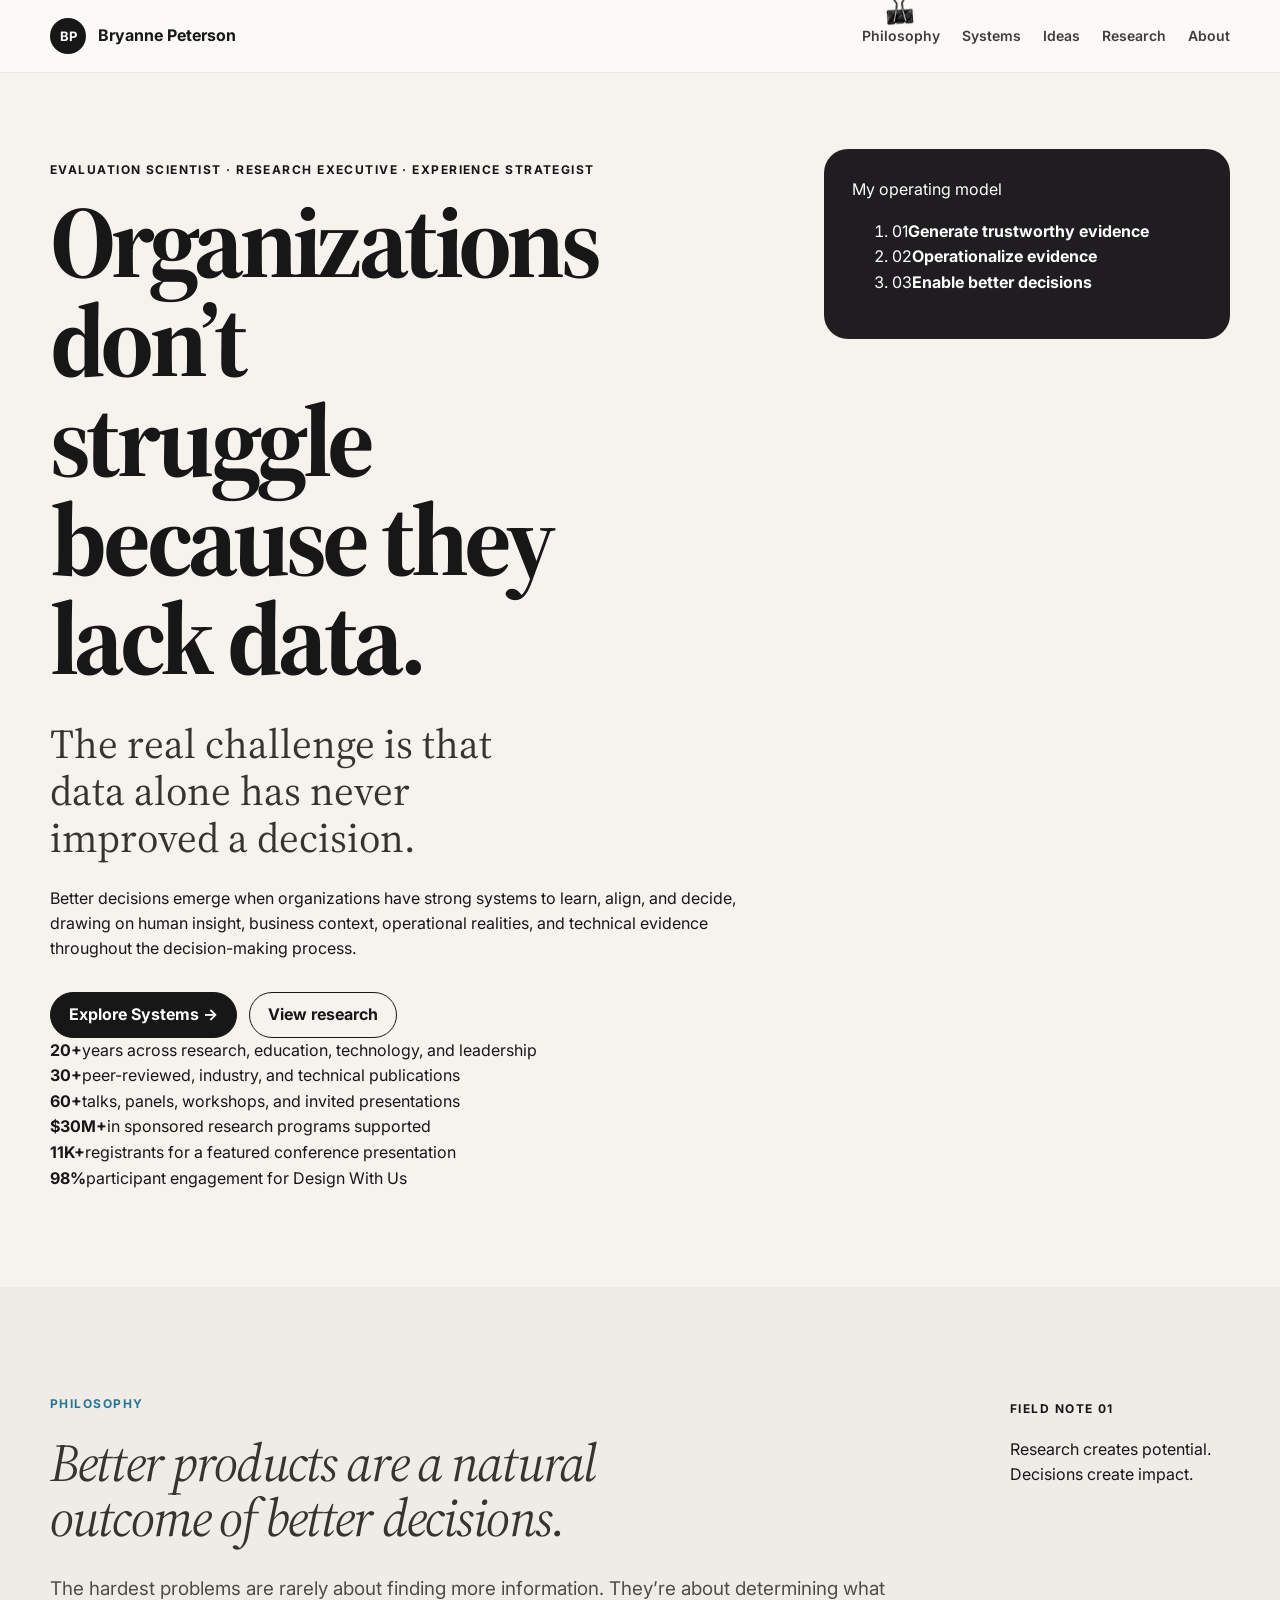
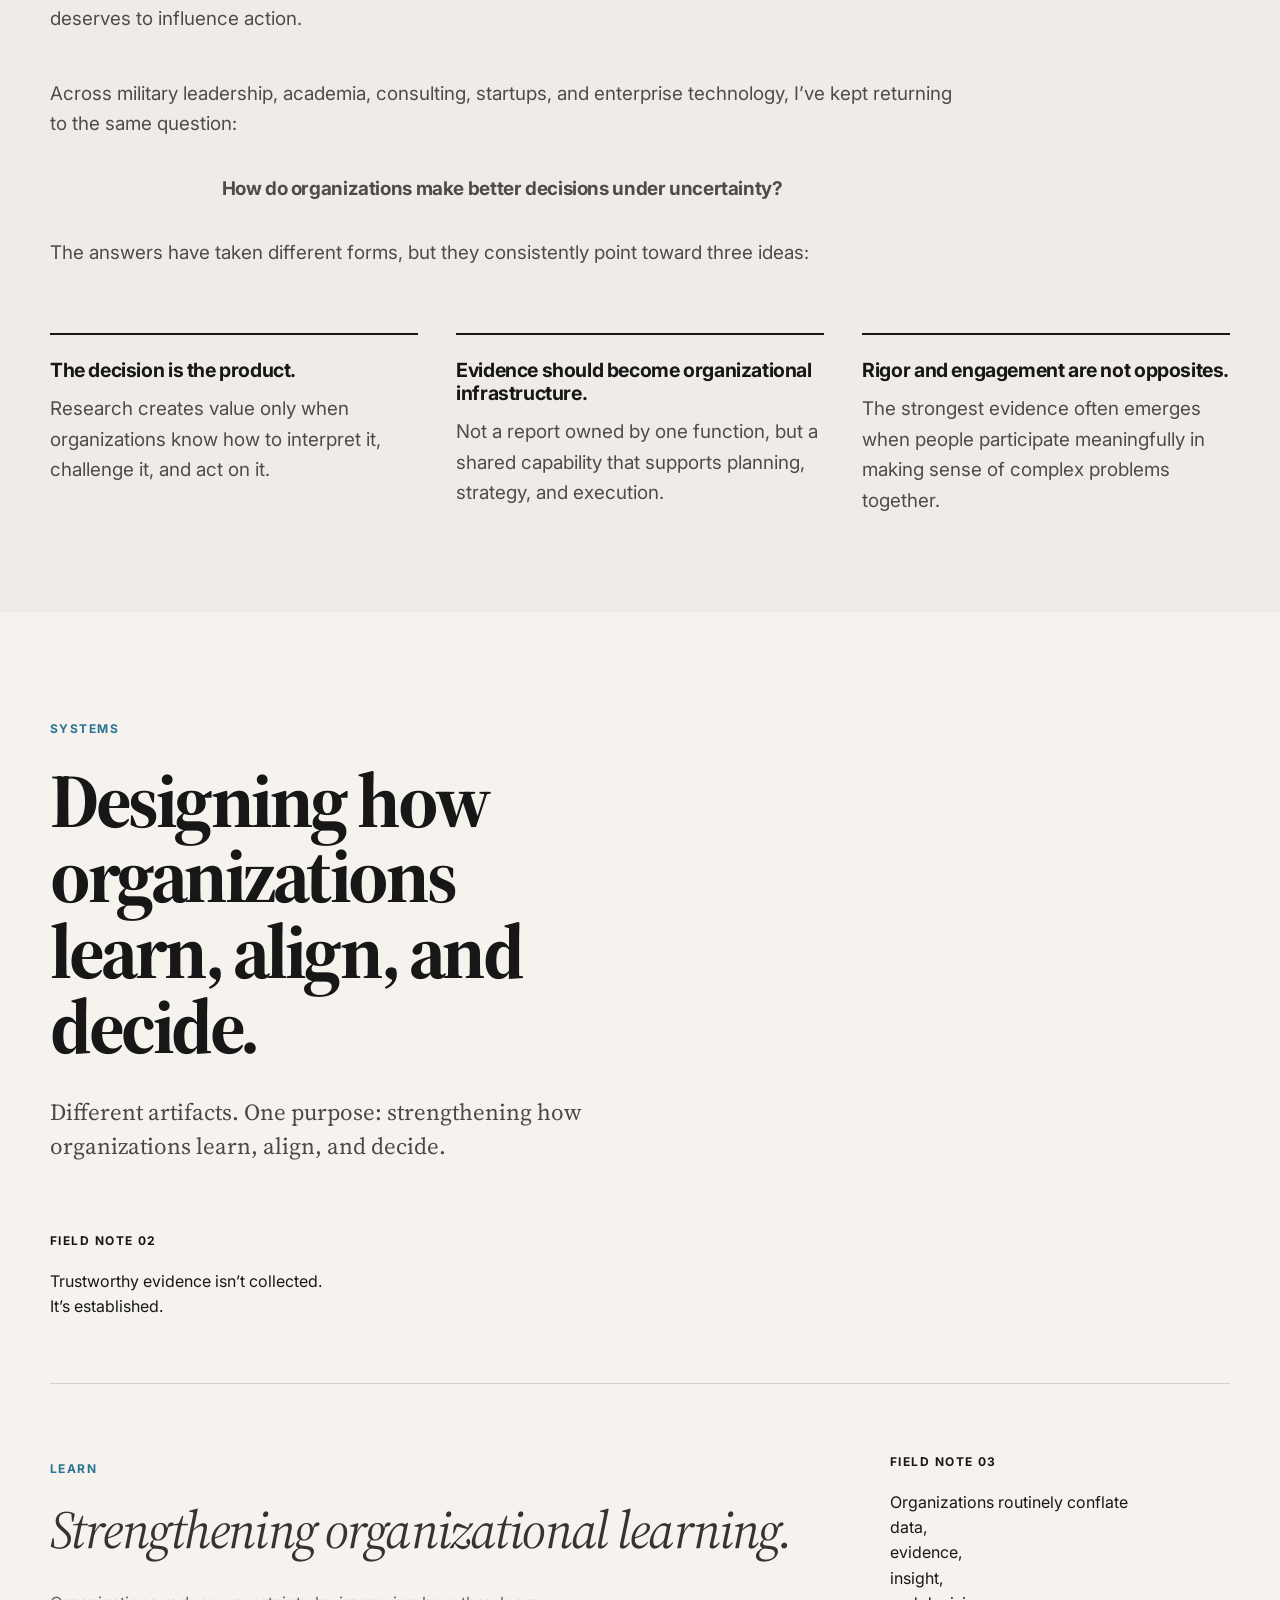
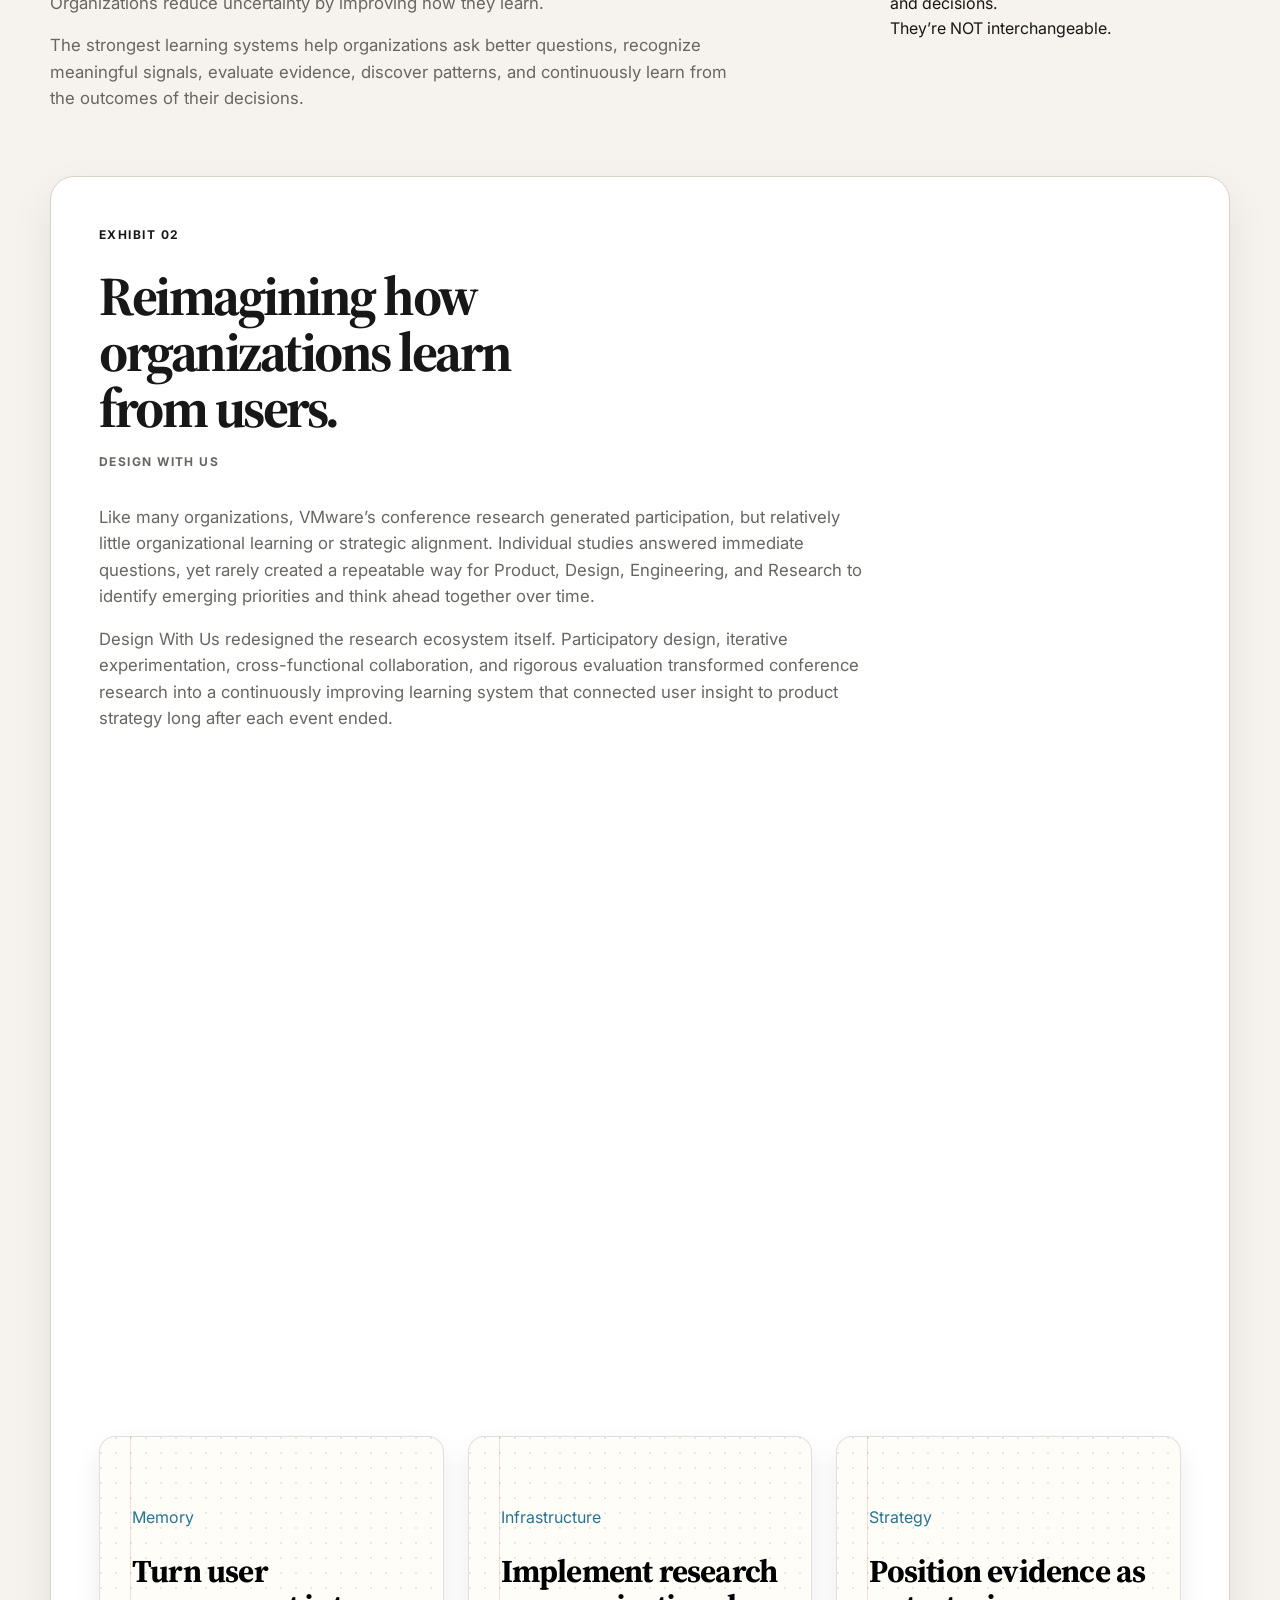
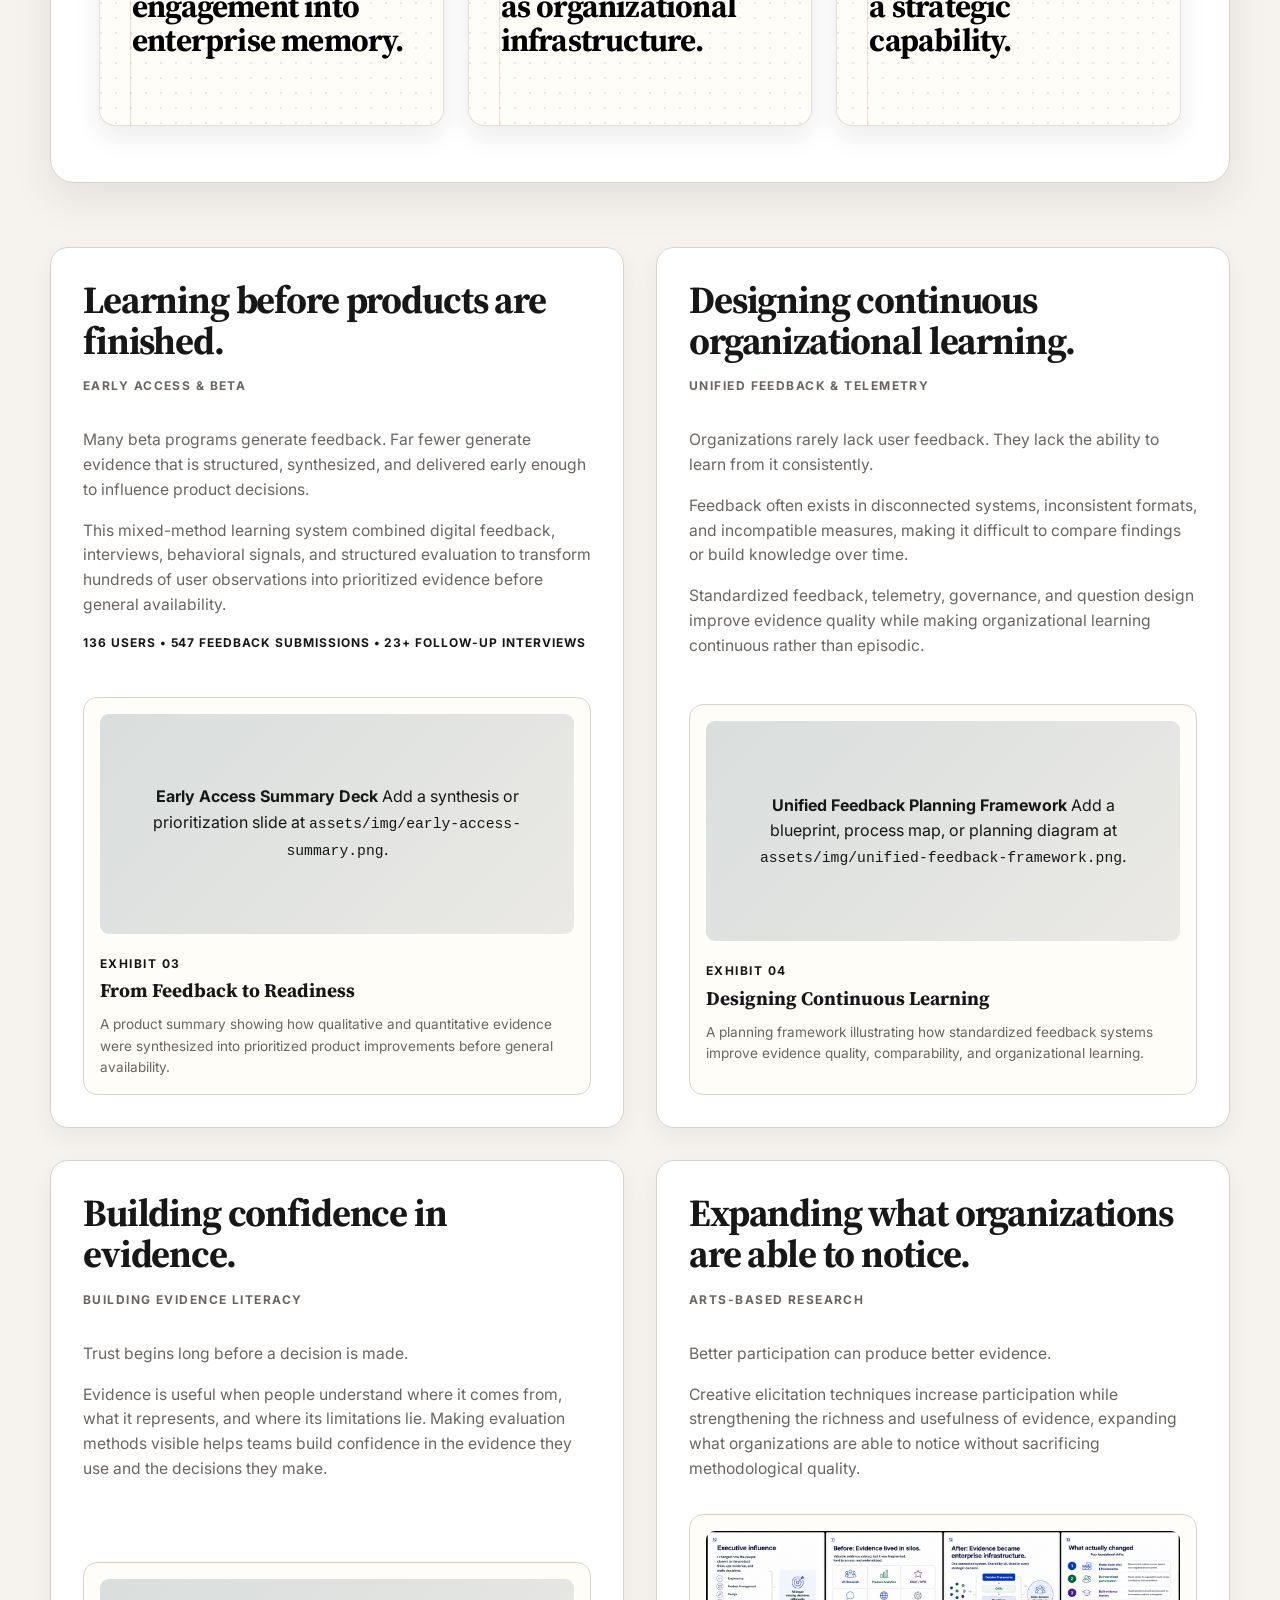
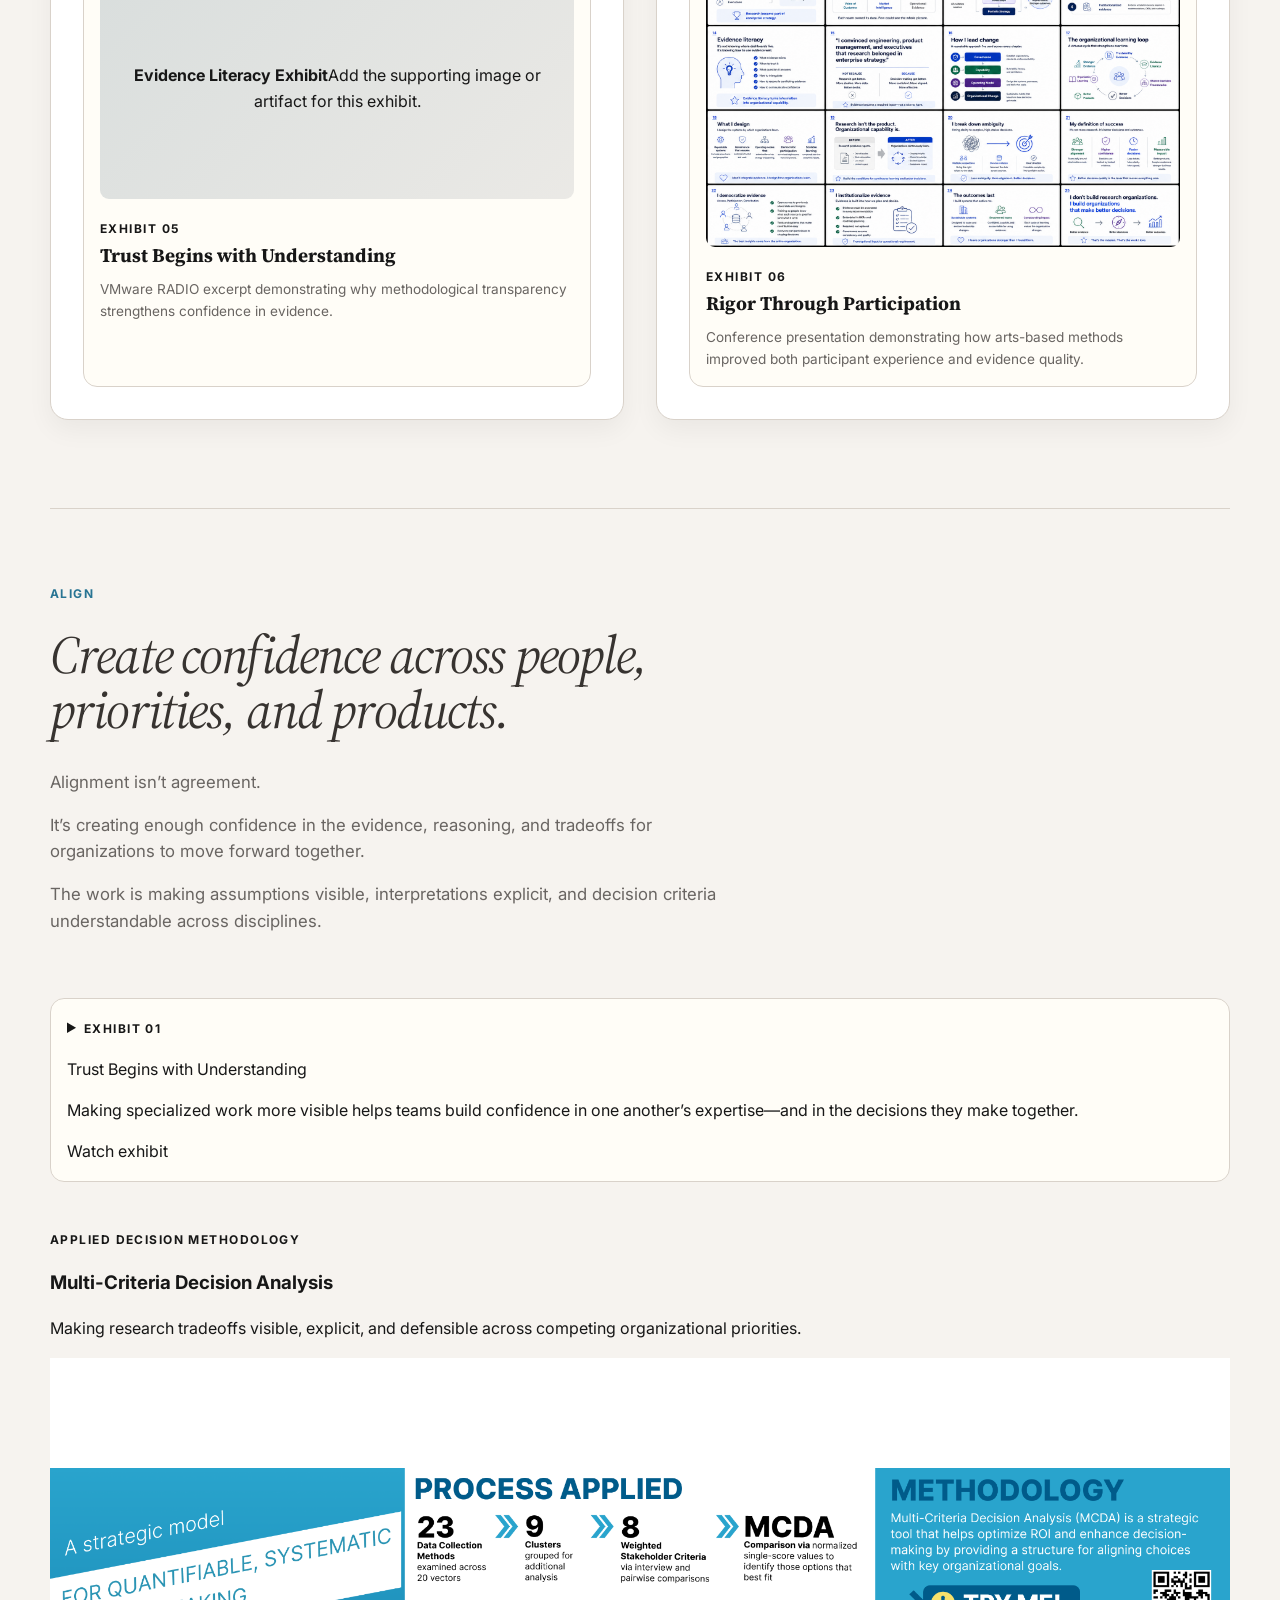
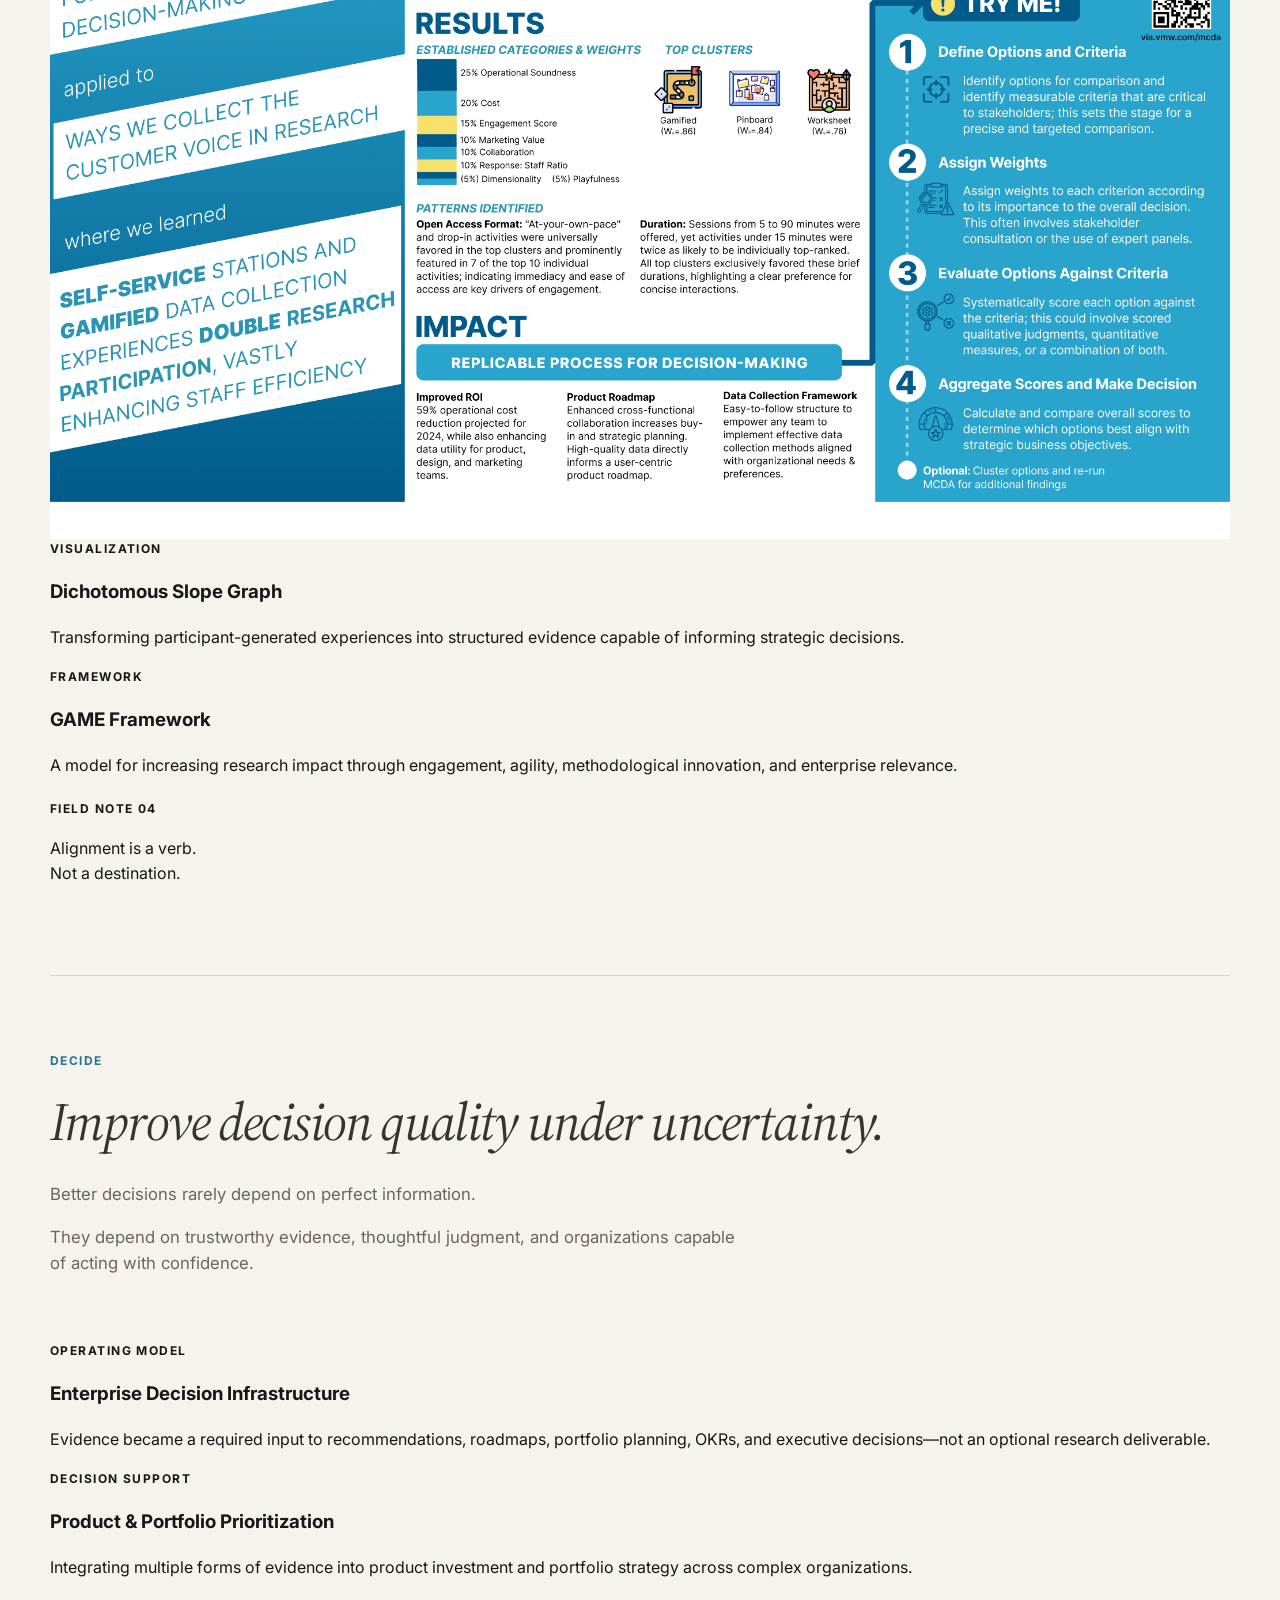
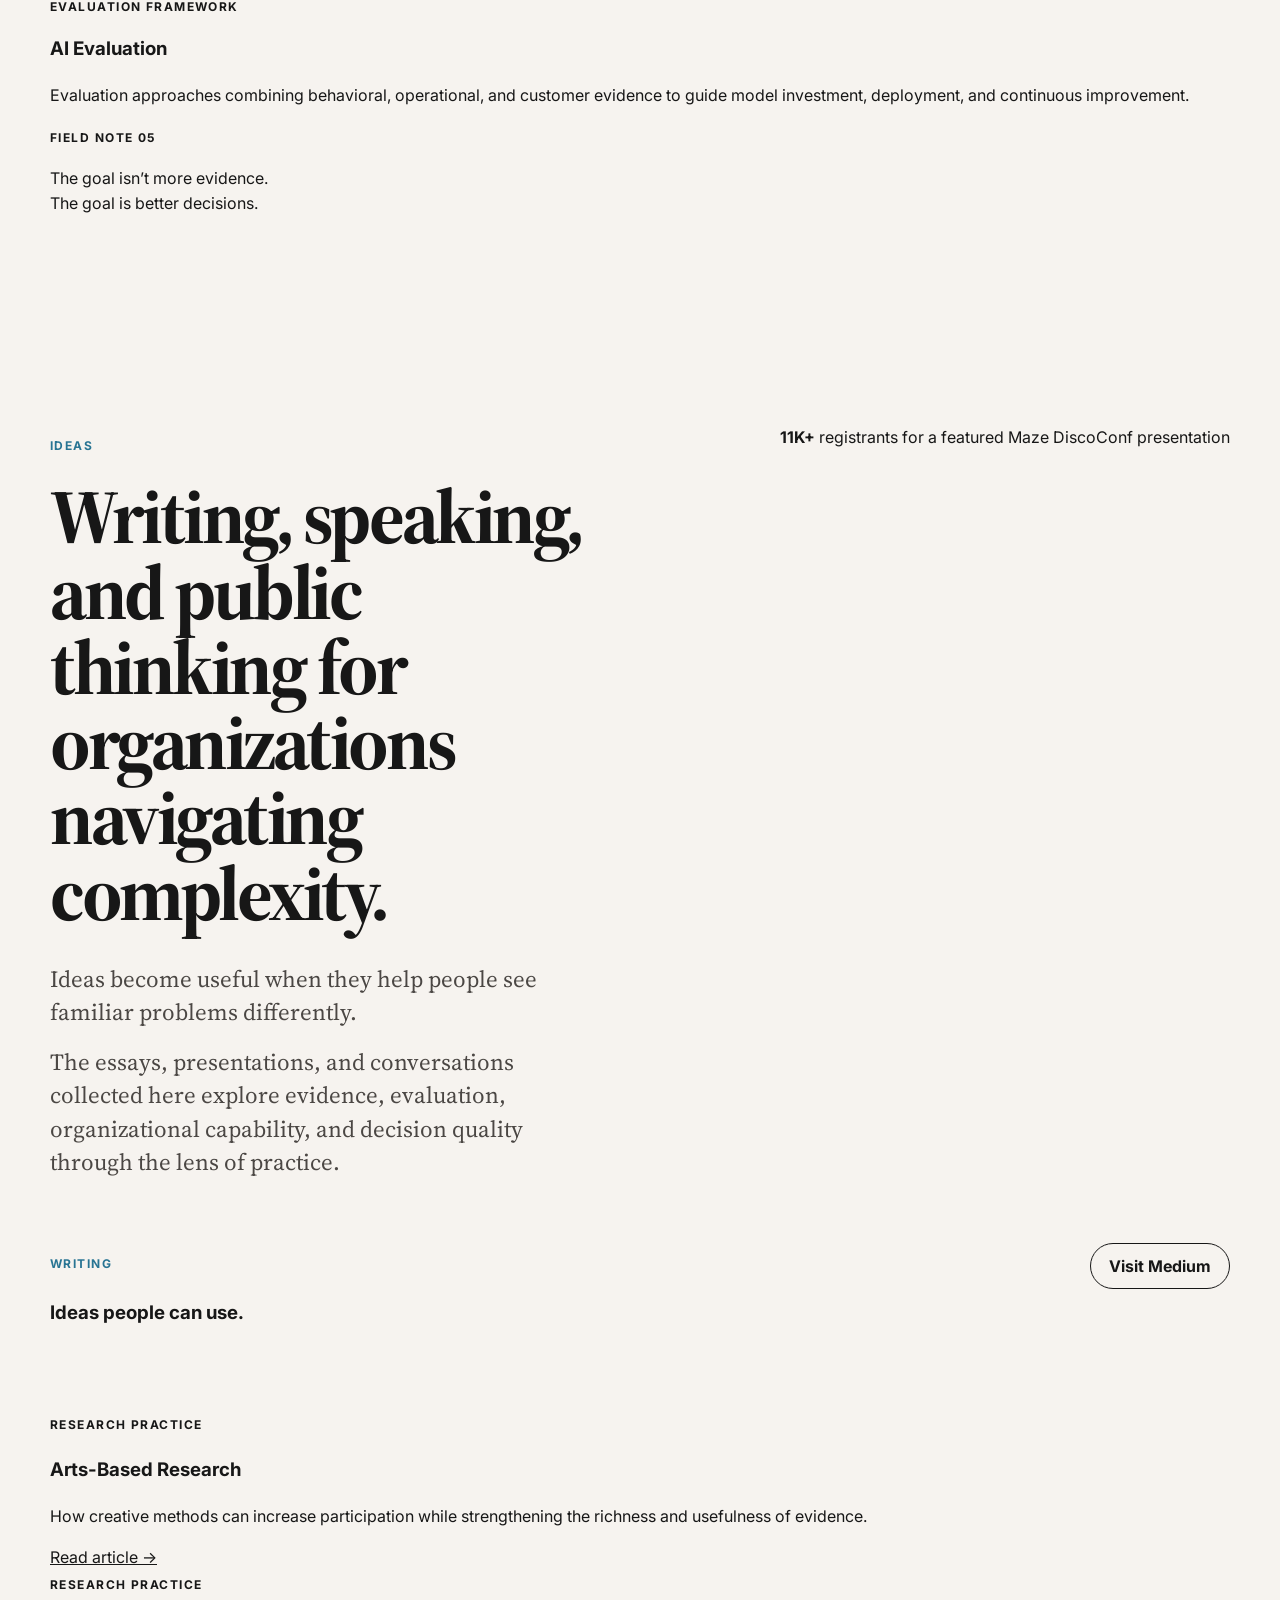
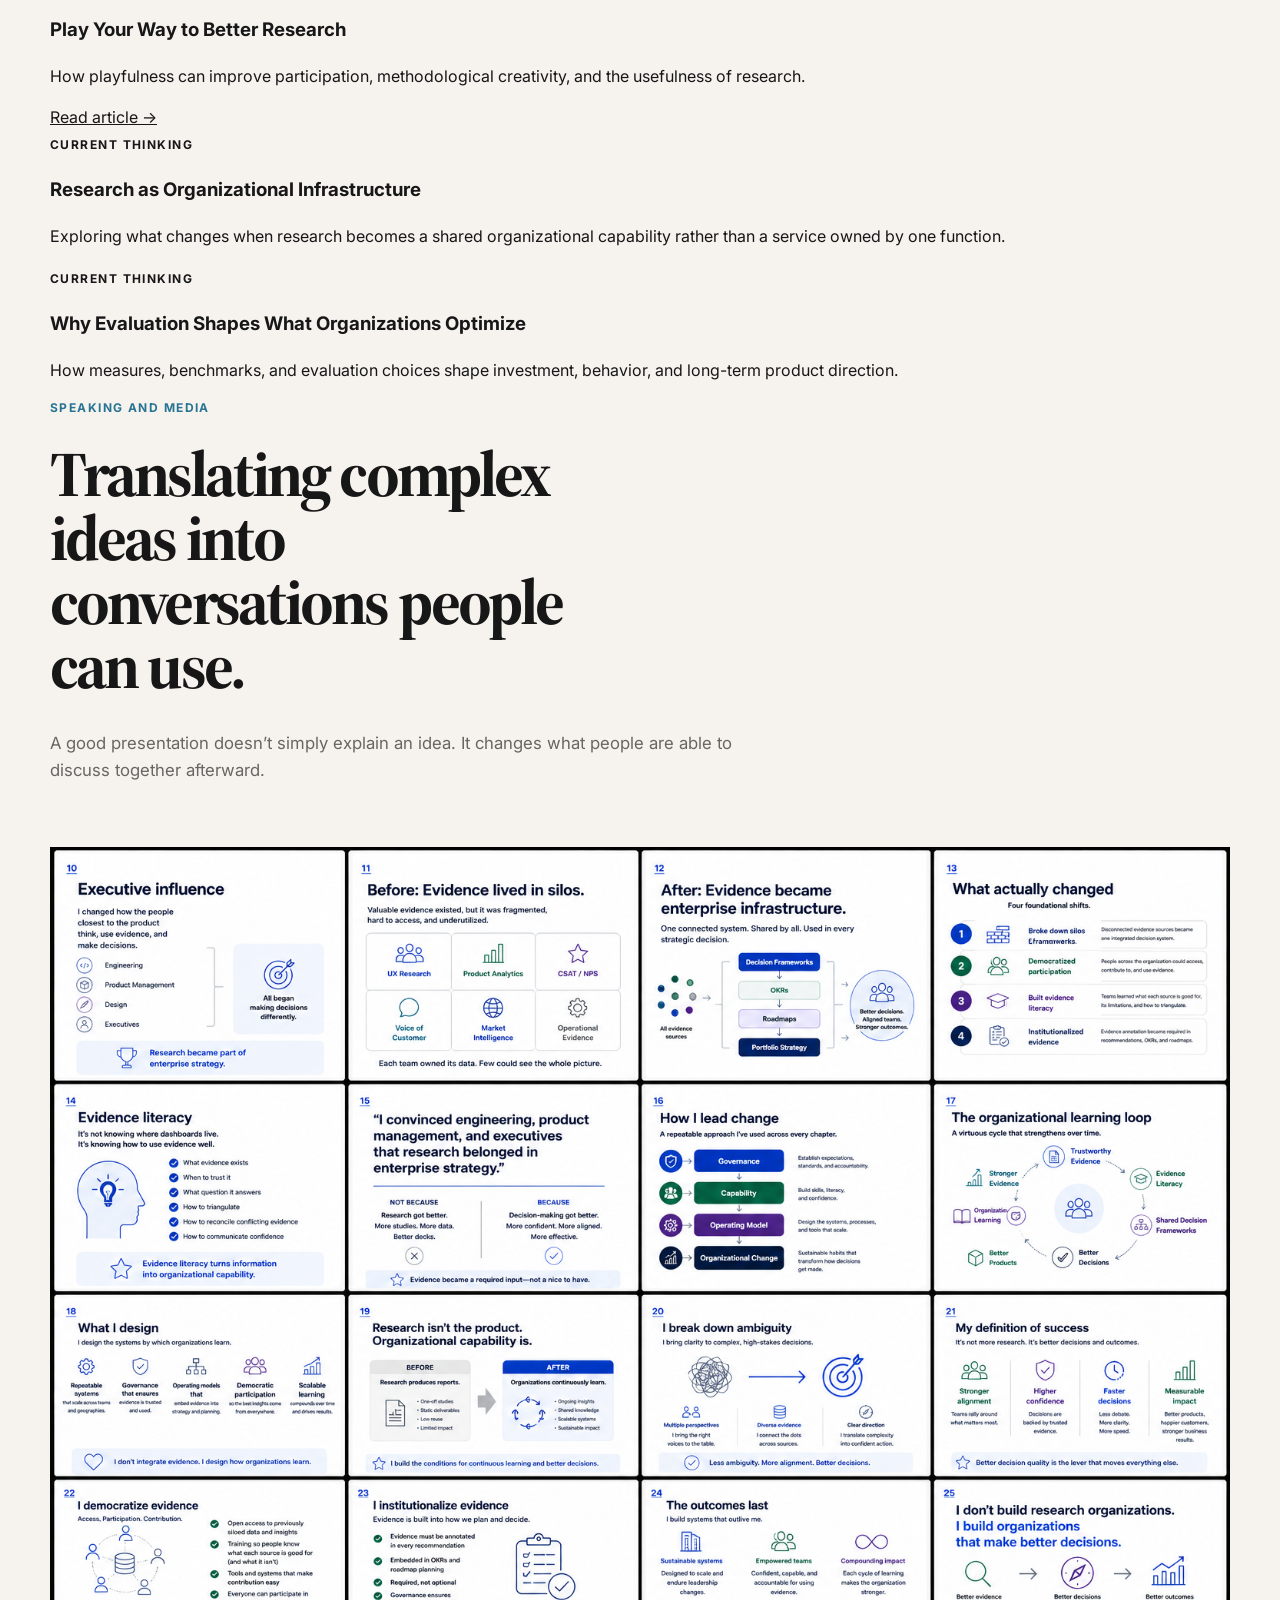
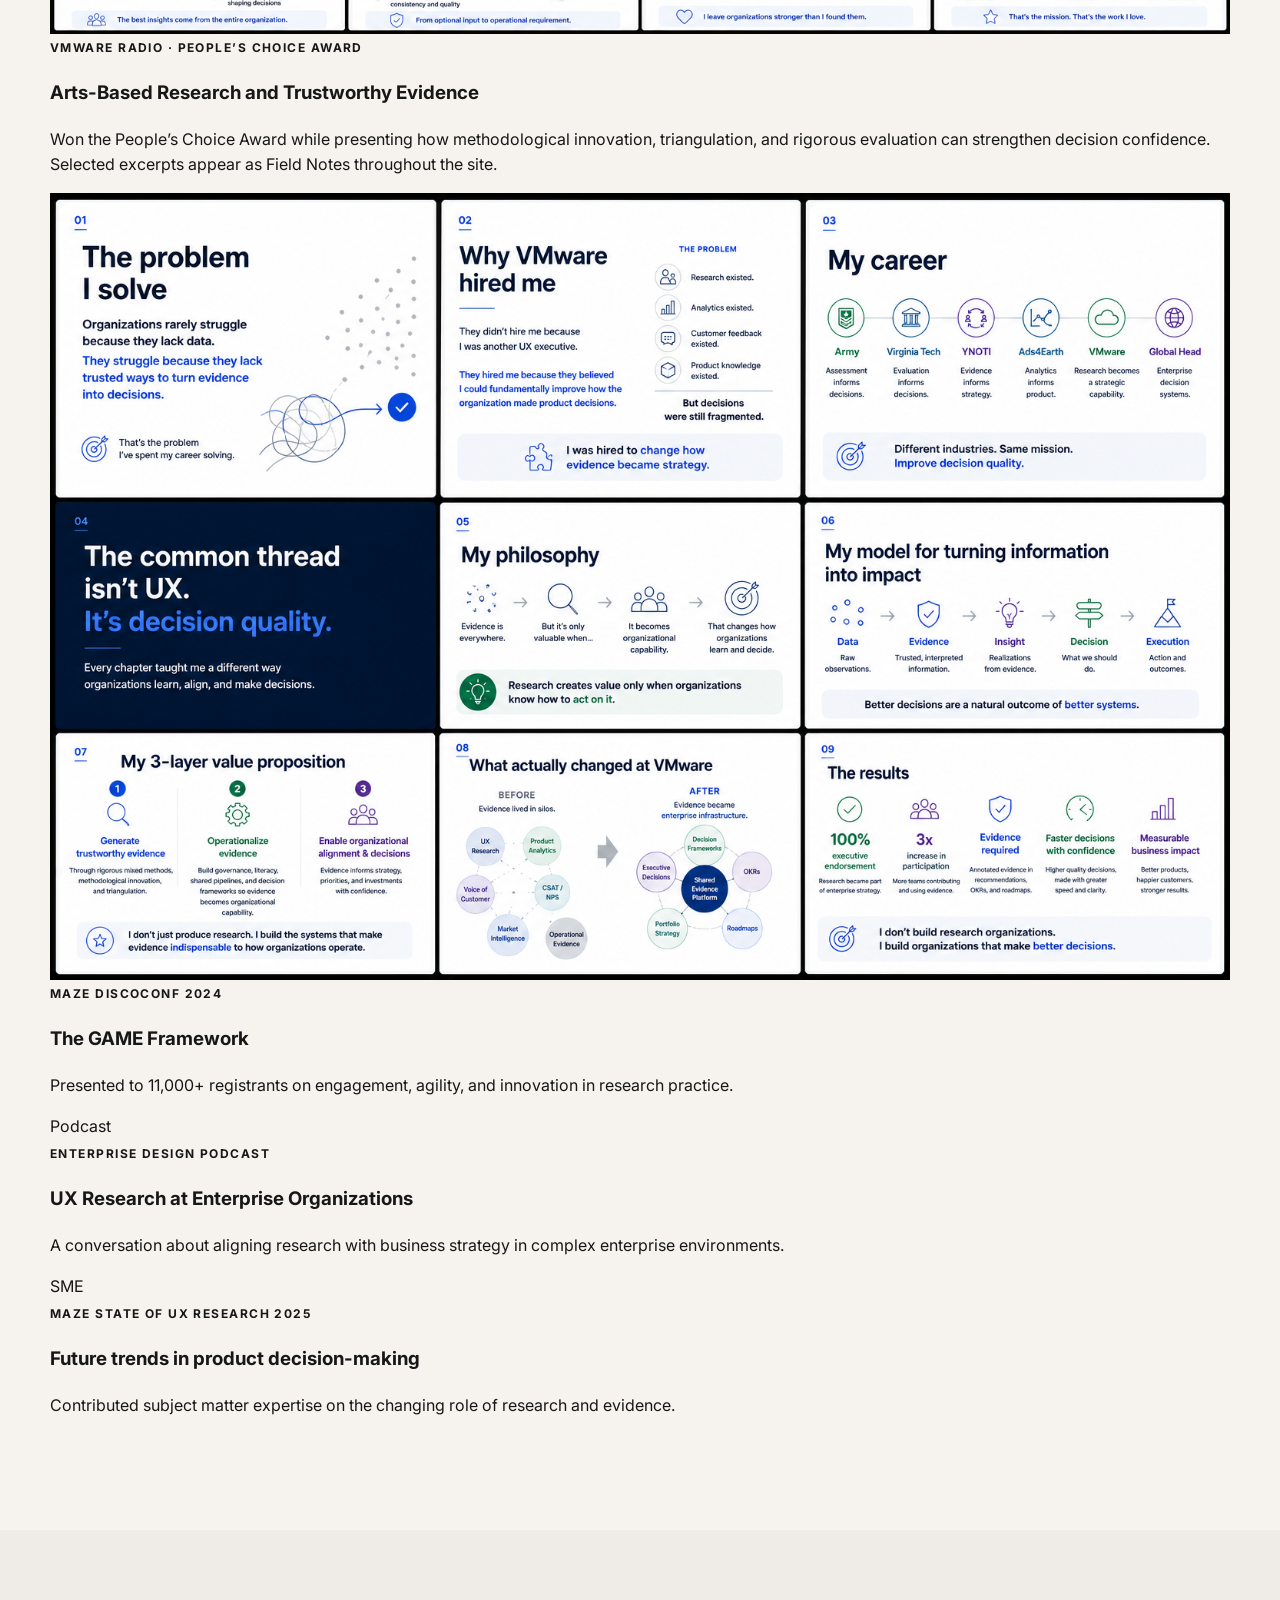
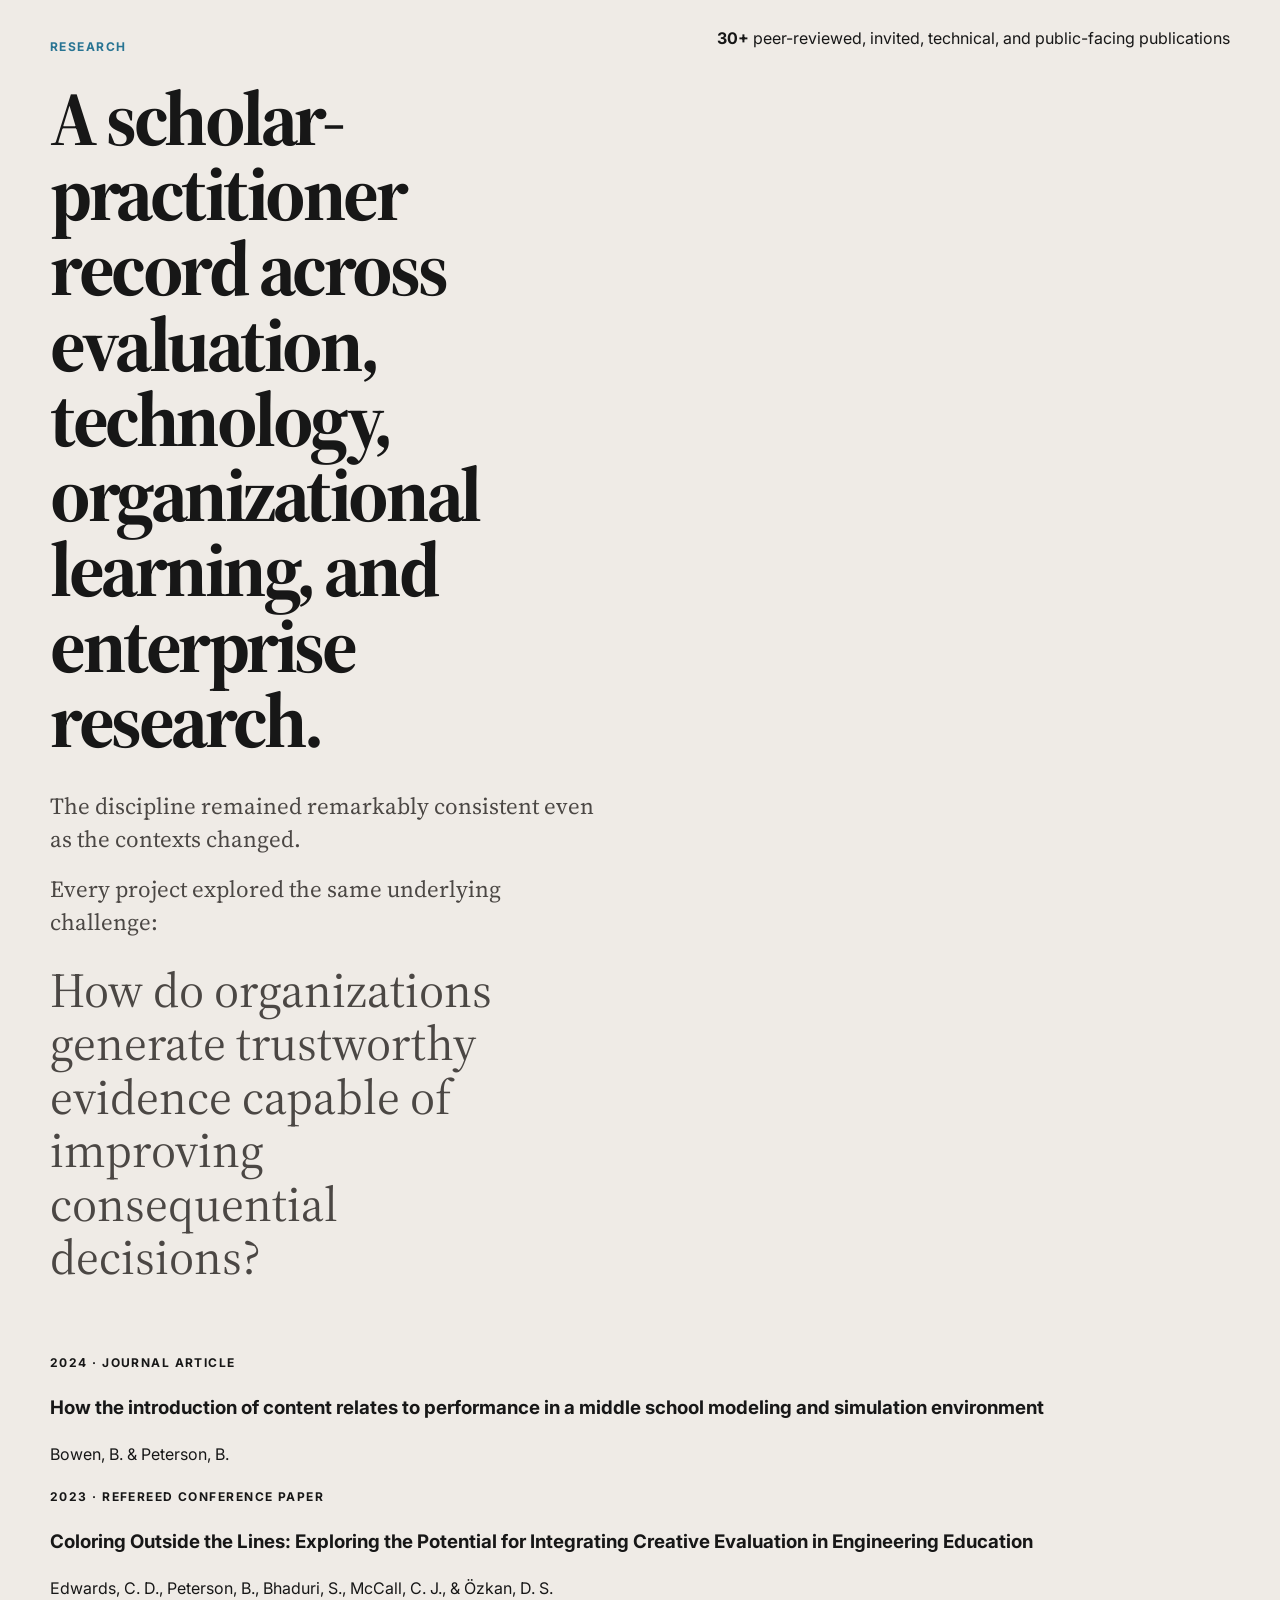
==== commit d1b55e40: "asset correction" ====
--- a/index.html
+++ b/index.html
@@ -538,7 +538,7 @@
 </div>
 </div>
 </footer>
-<script src="assets/script.js"></script>
+
 <script>
     document.querySelectorAll('.video-field-note details').forEach((note) => {
       note.addEventListener('toggle', () => {
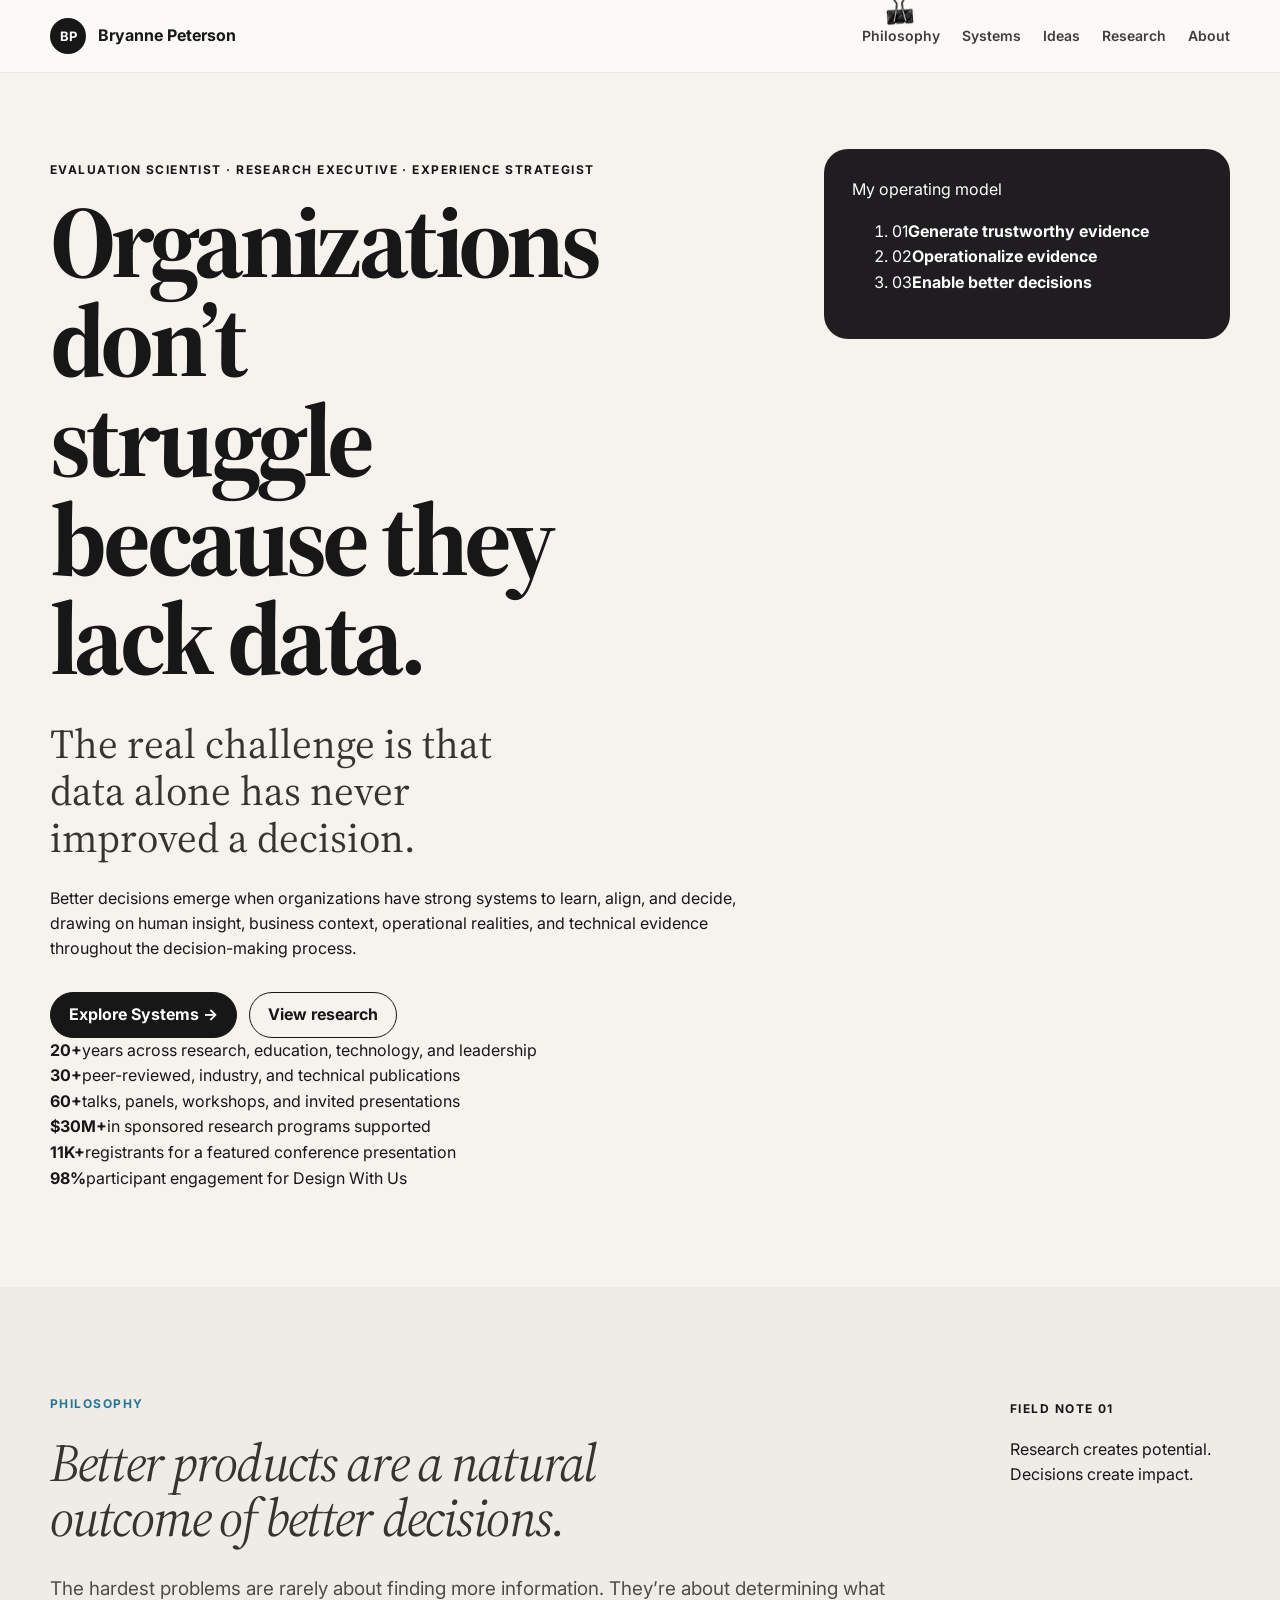
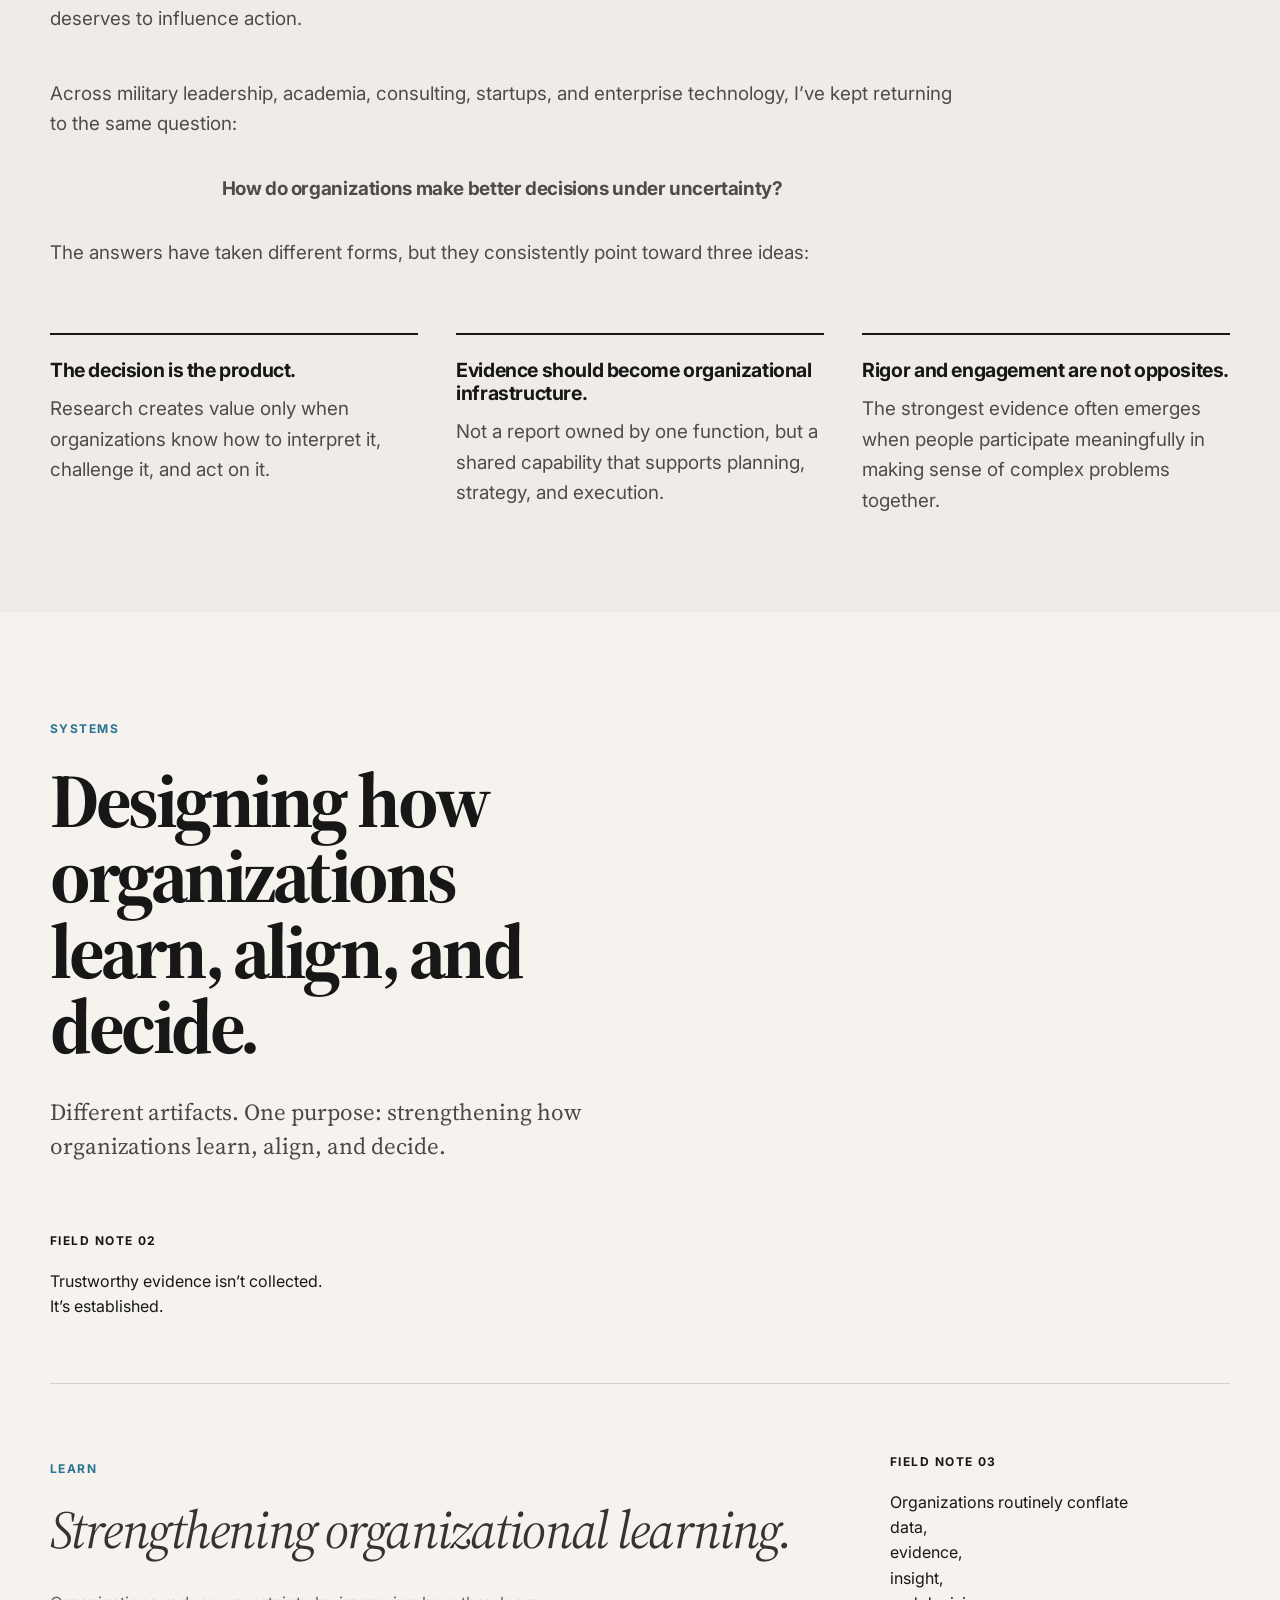
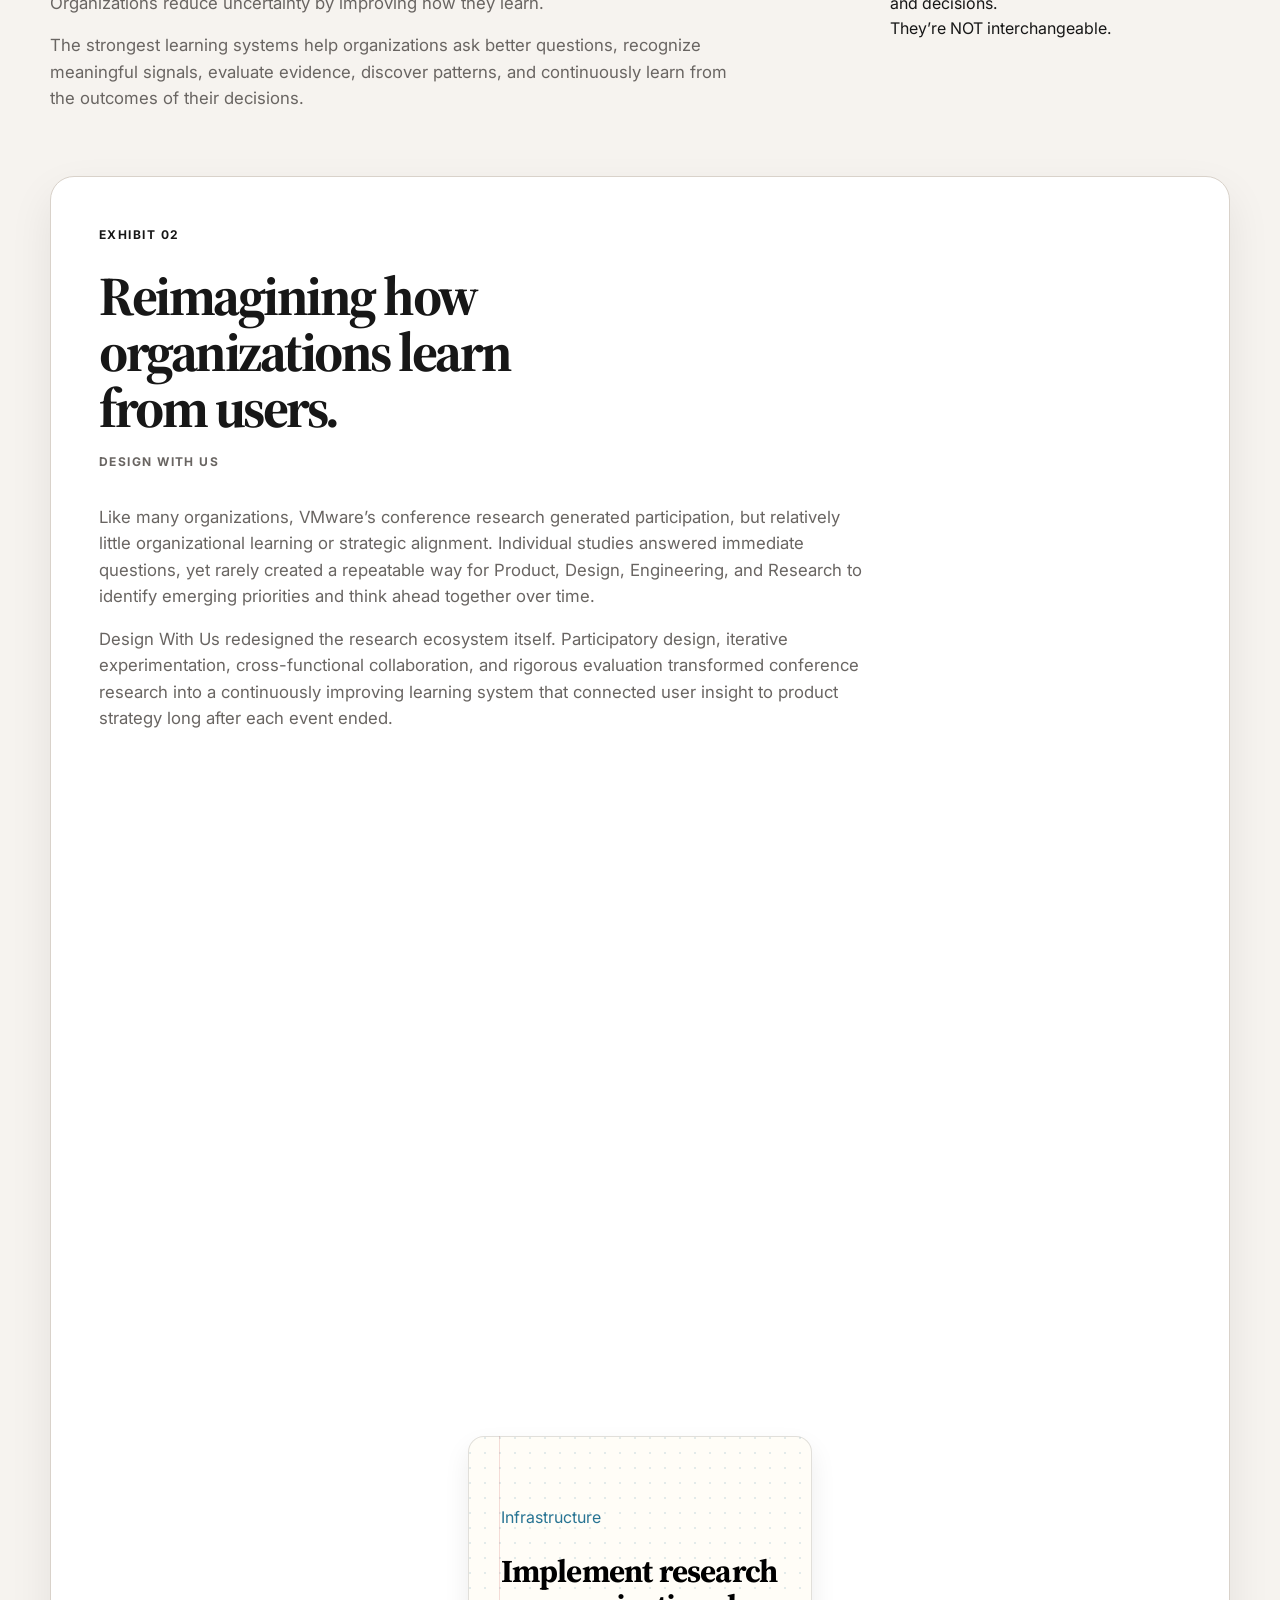
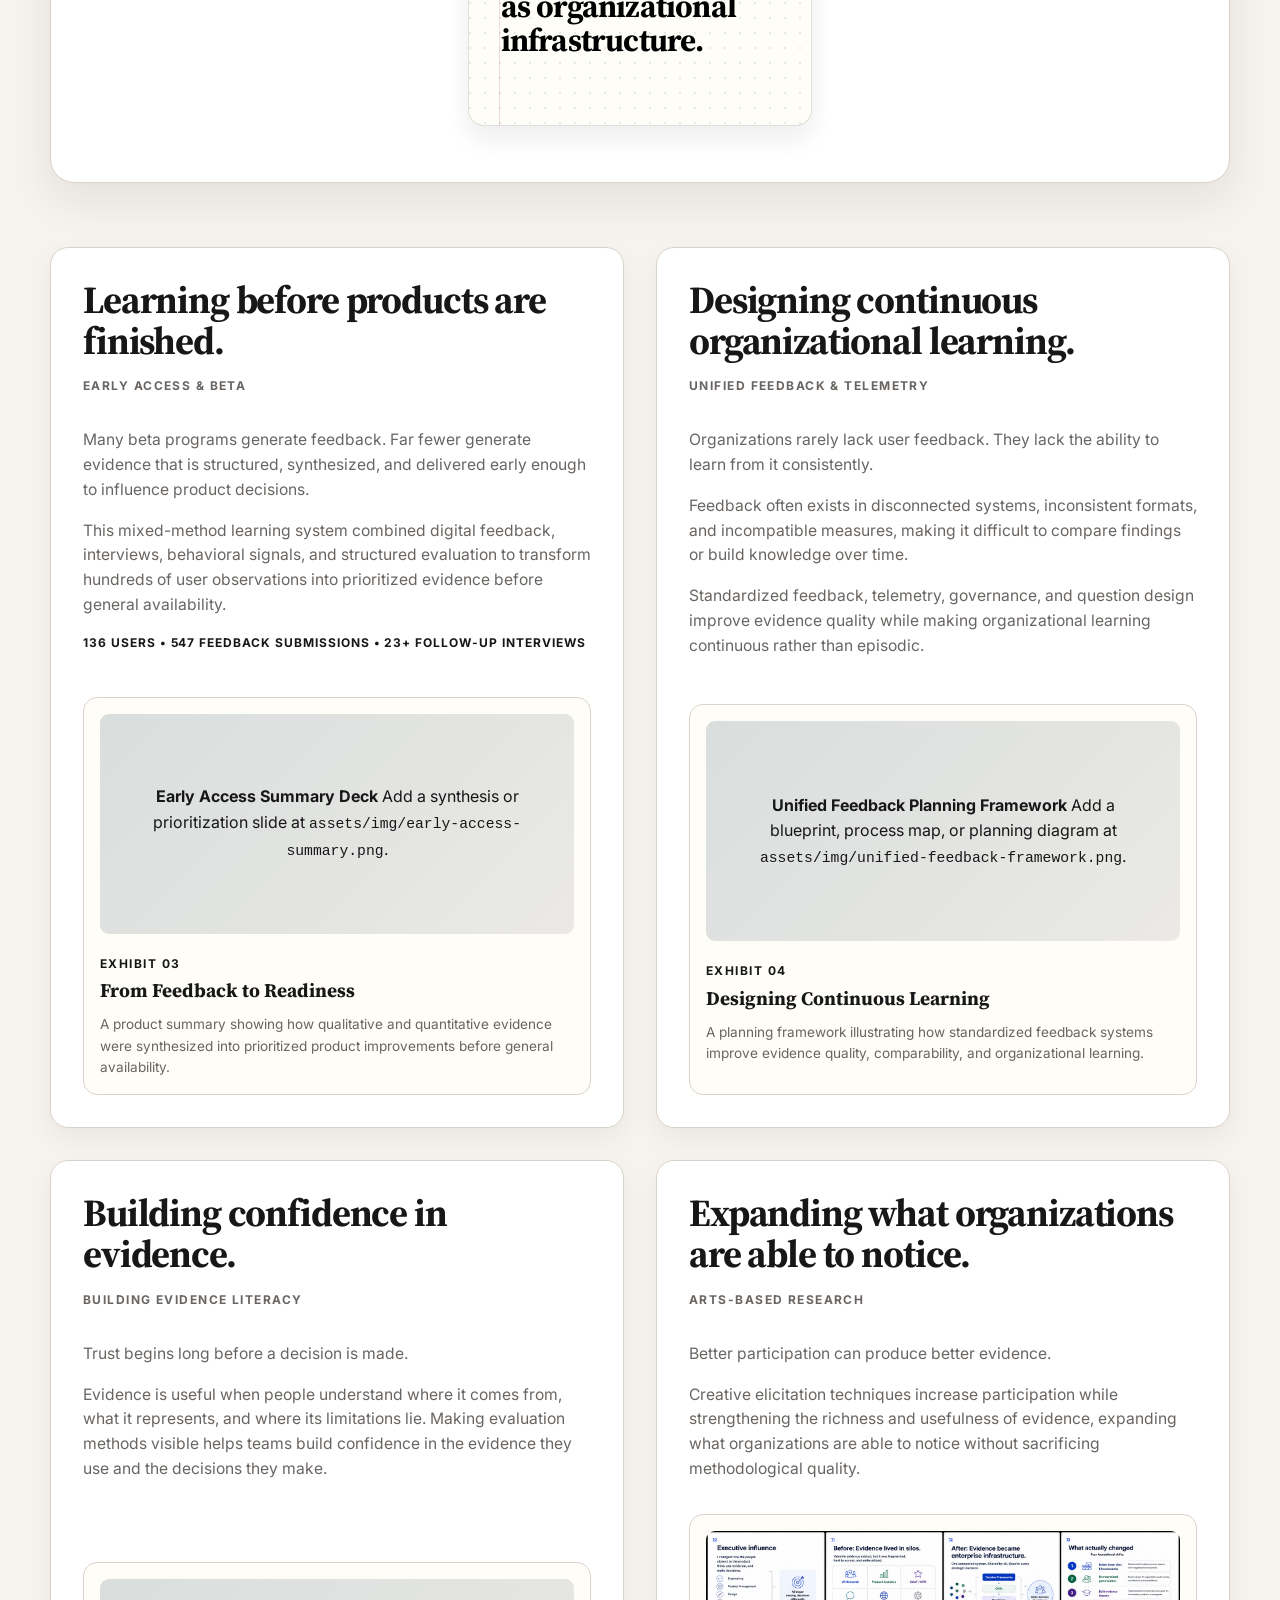
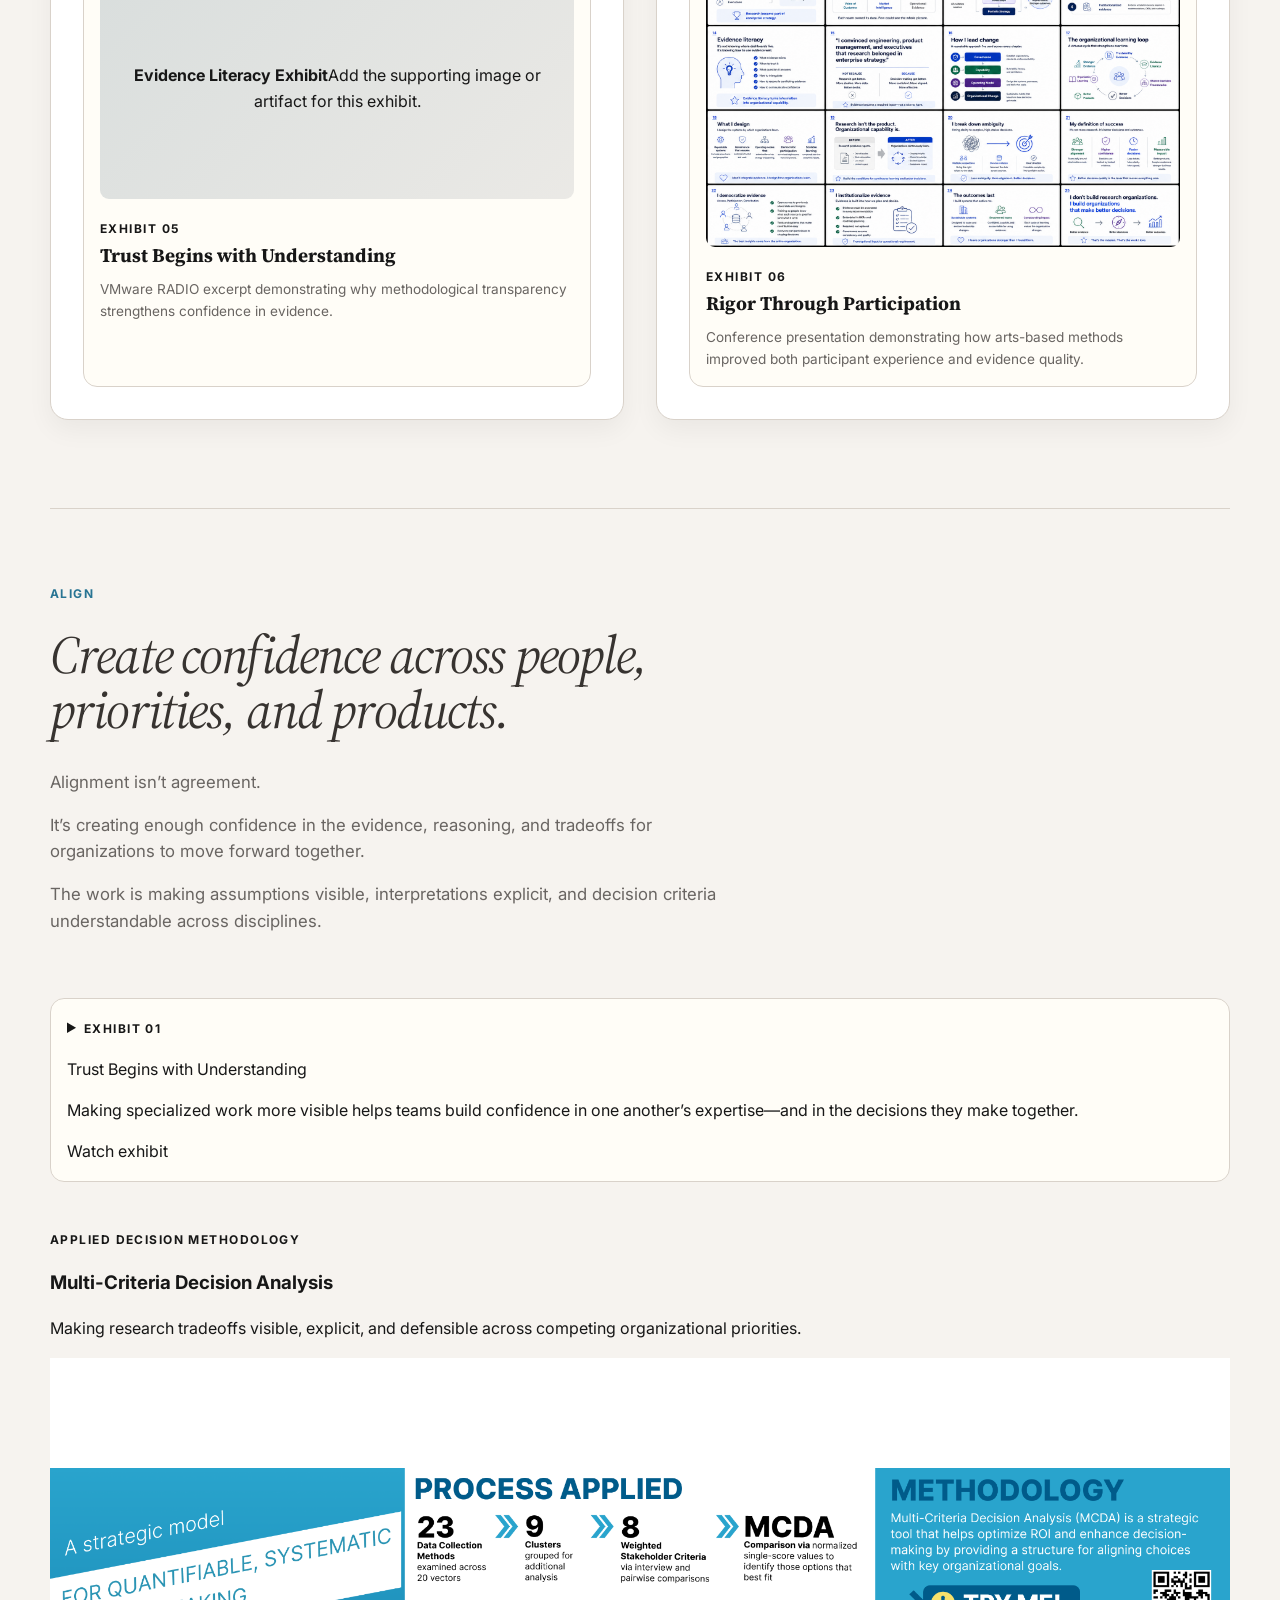
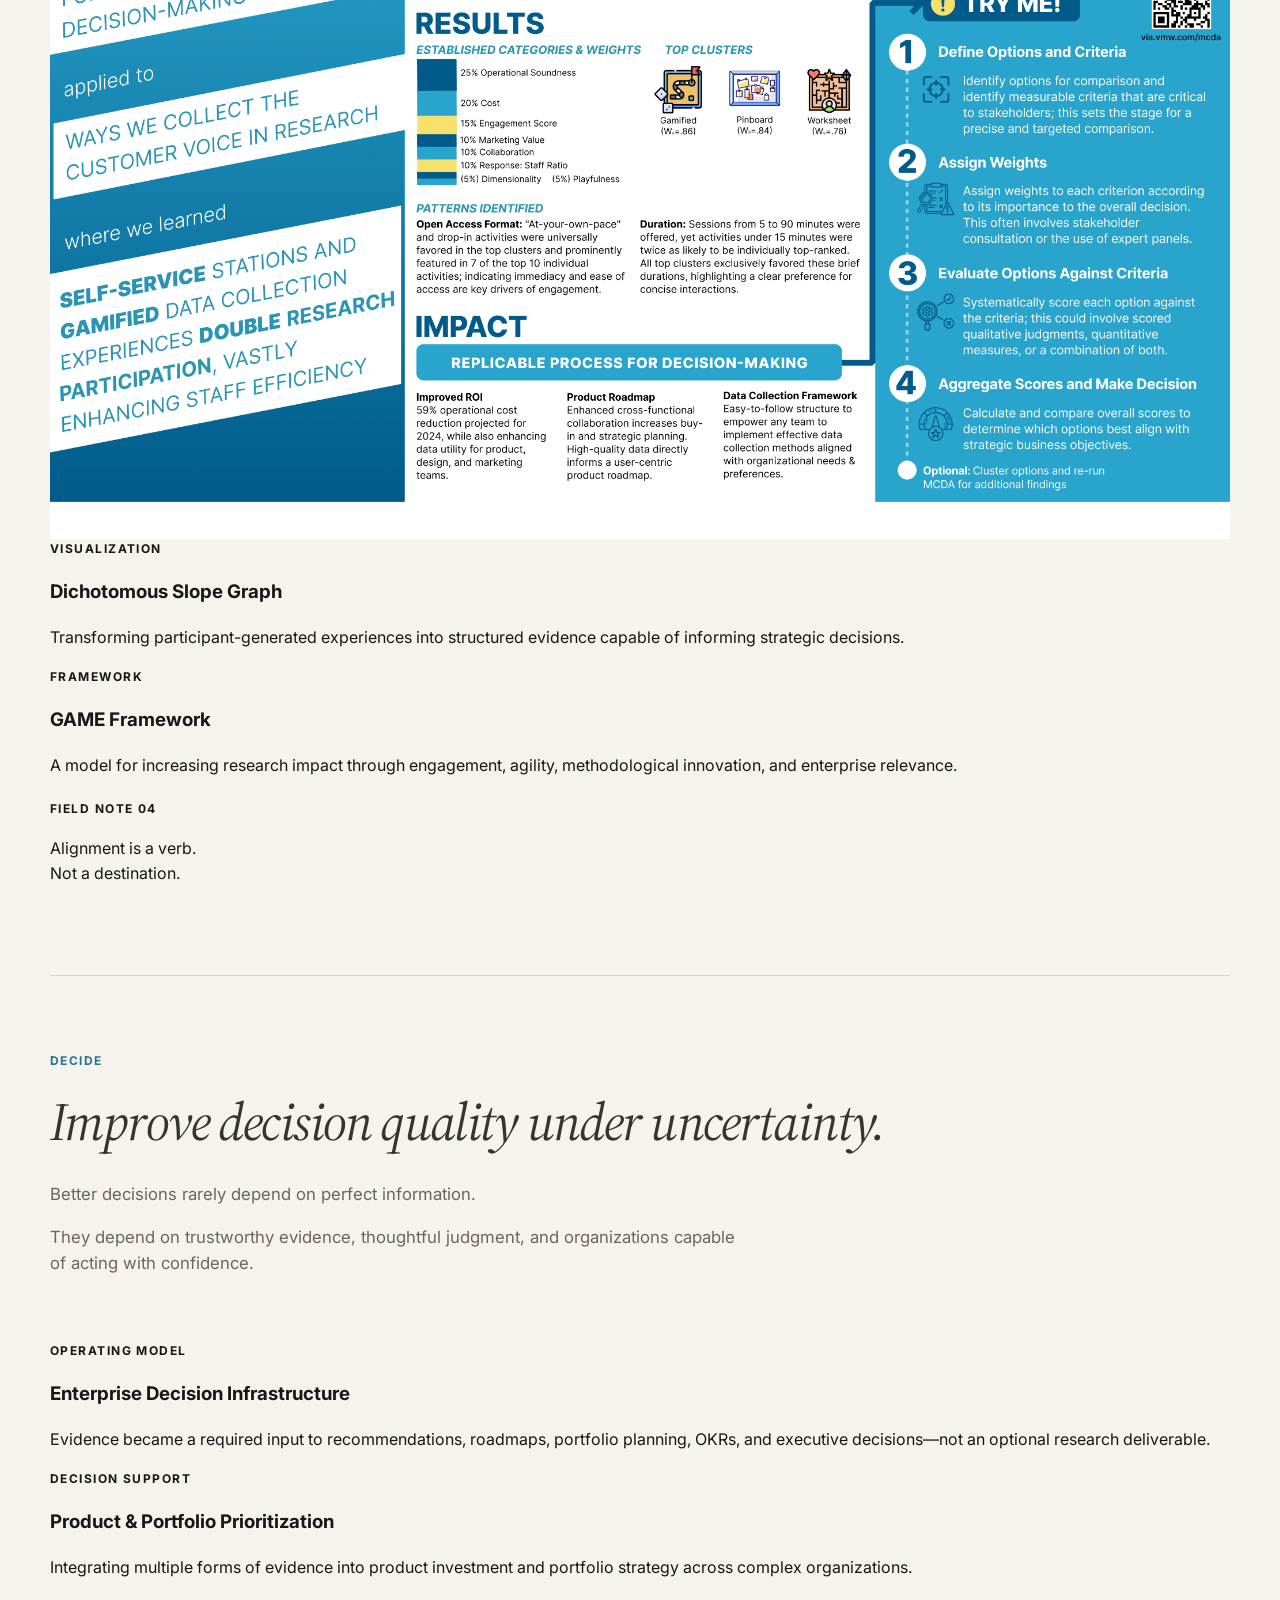
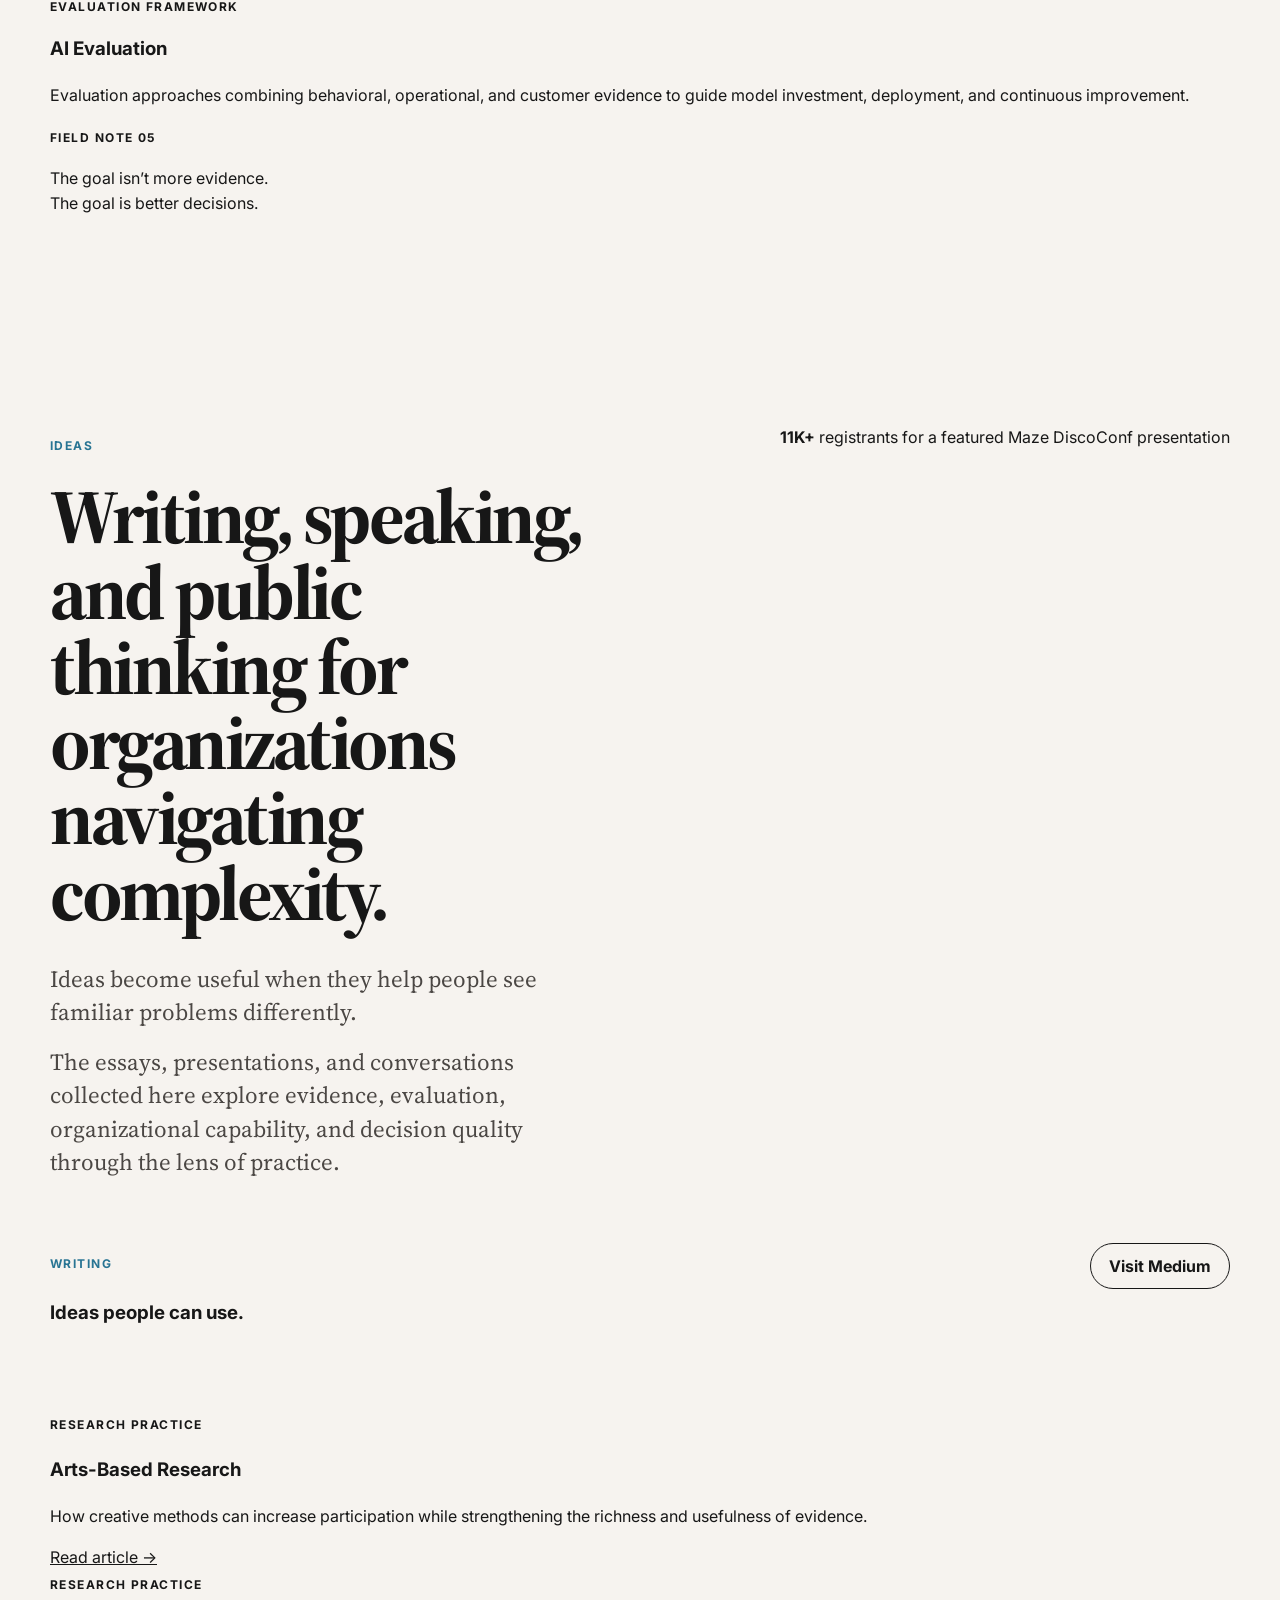
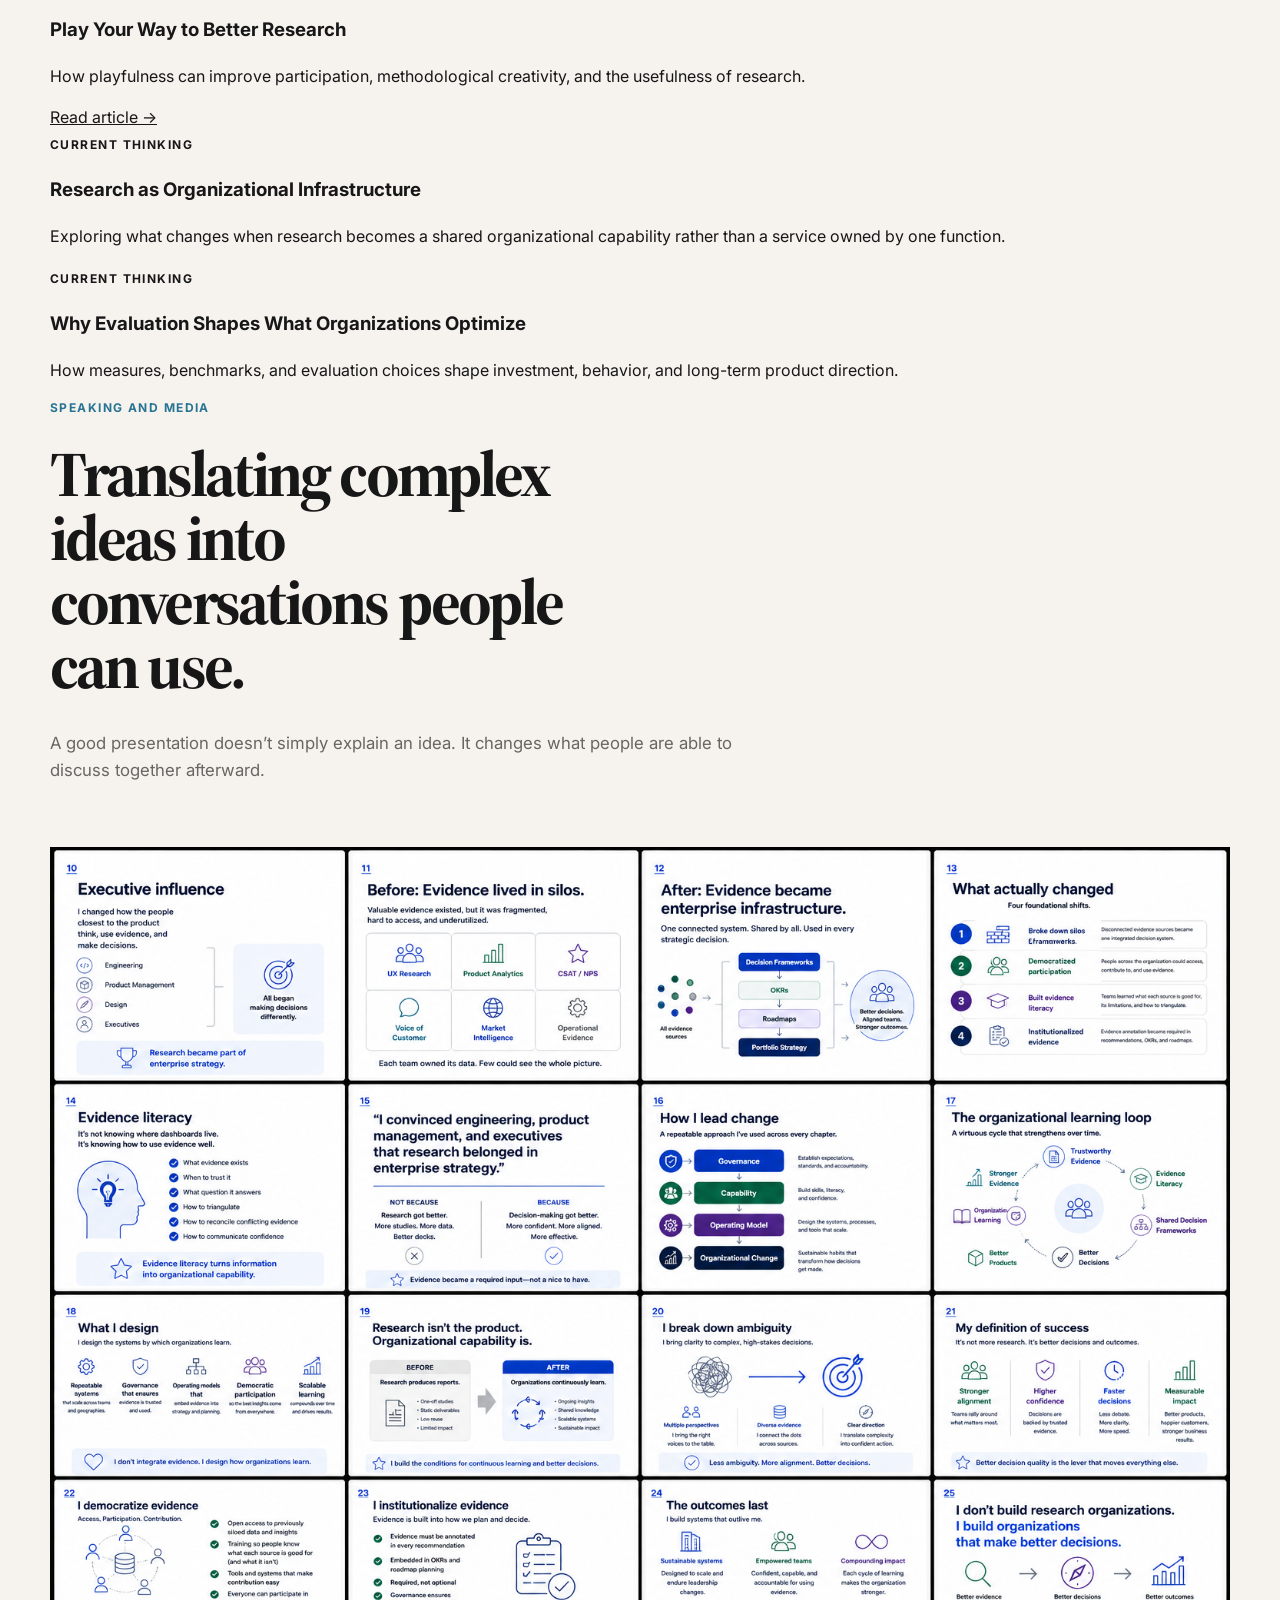
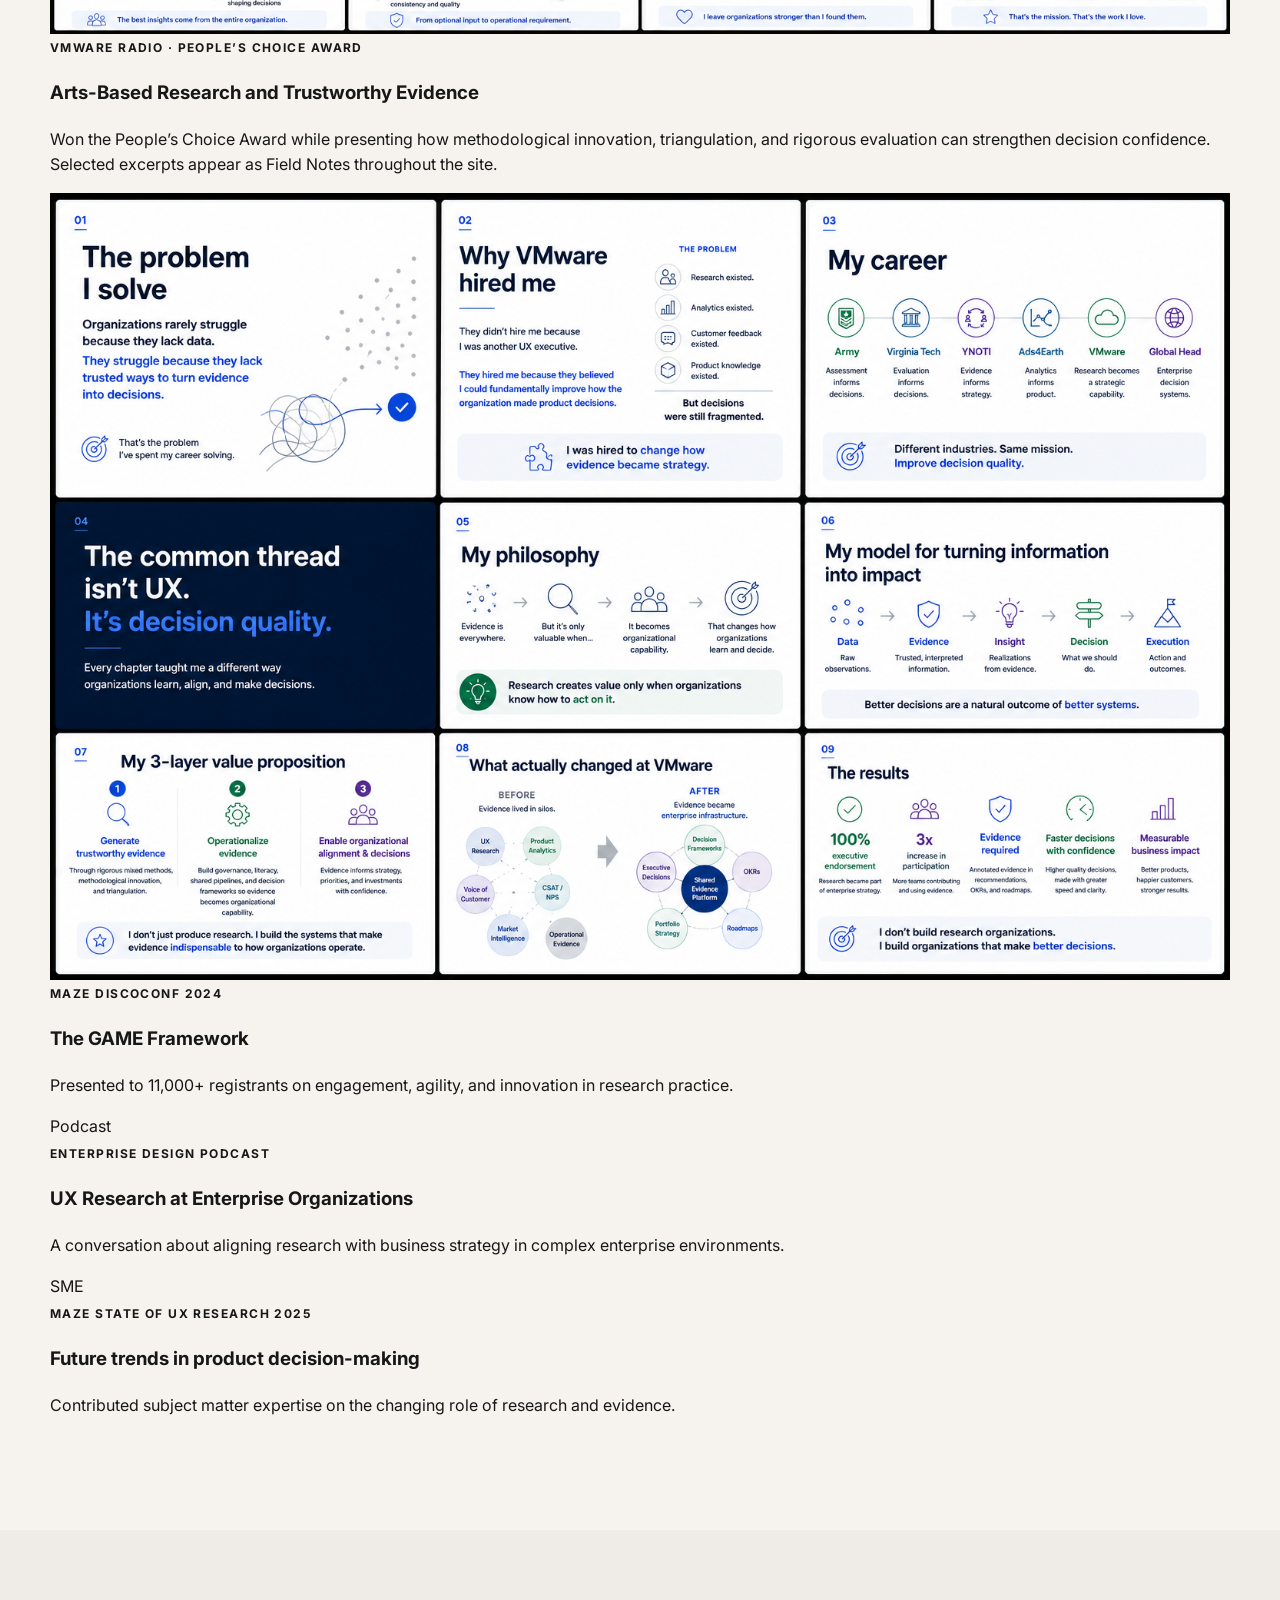
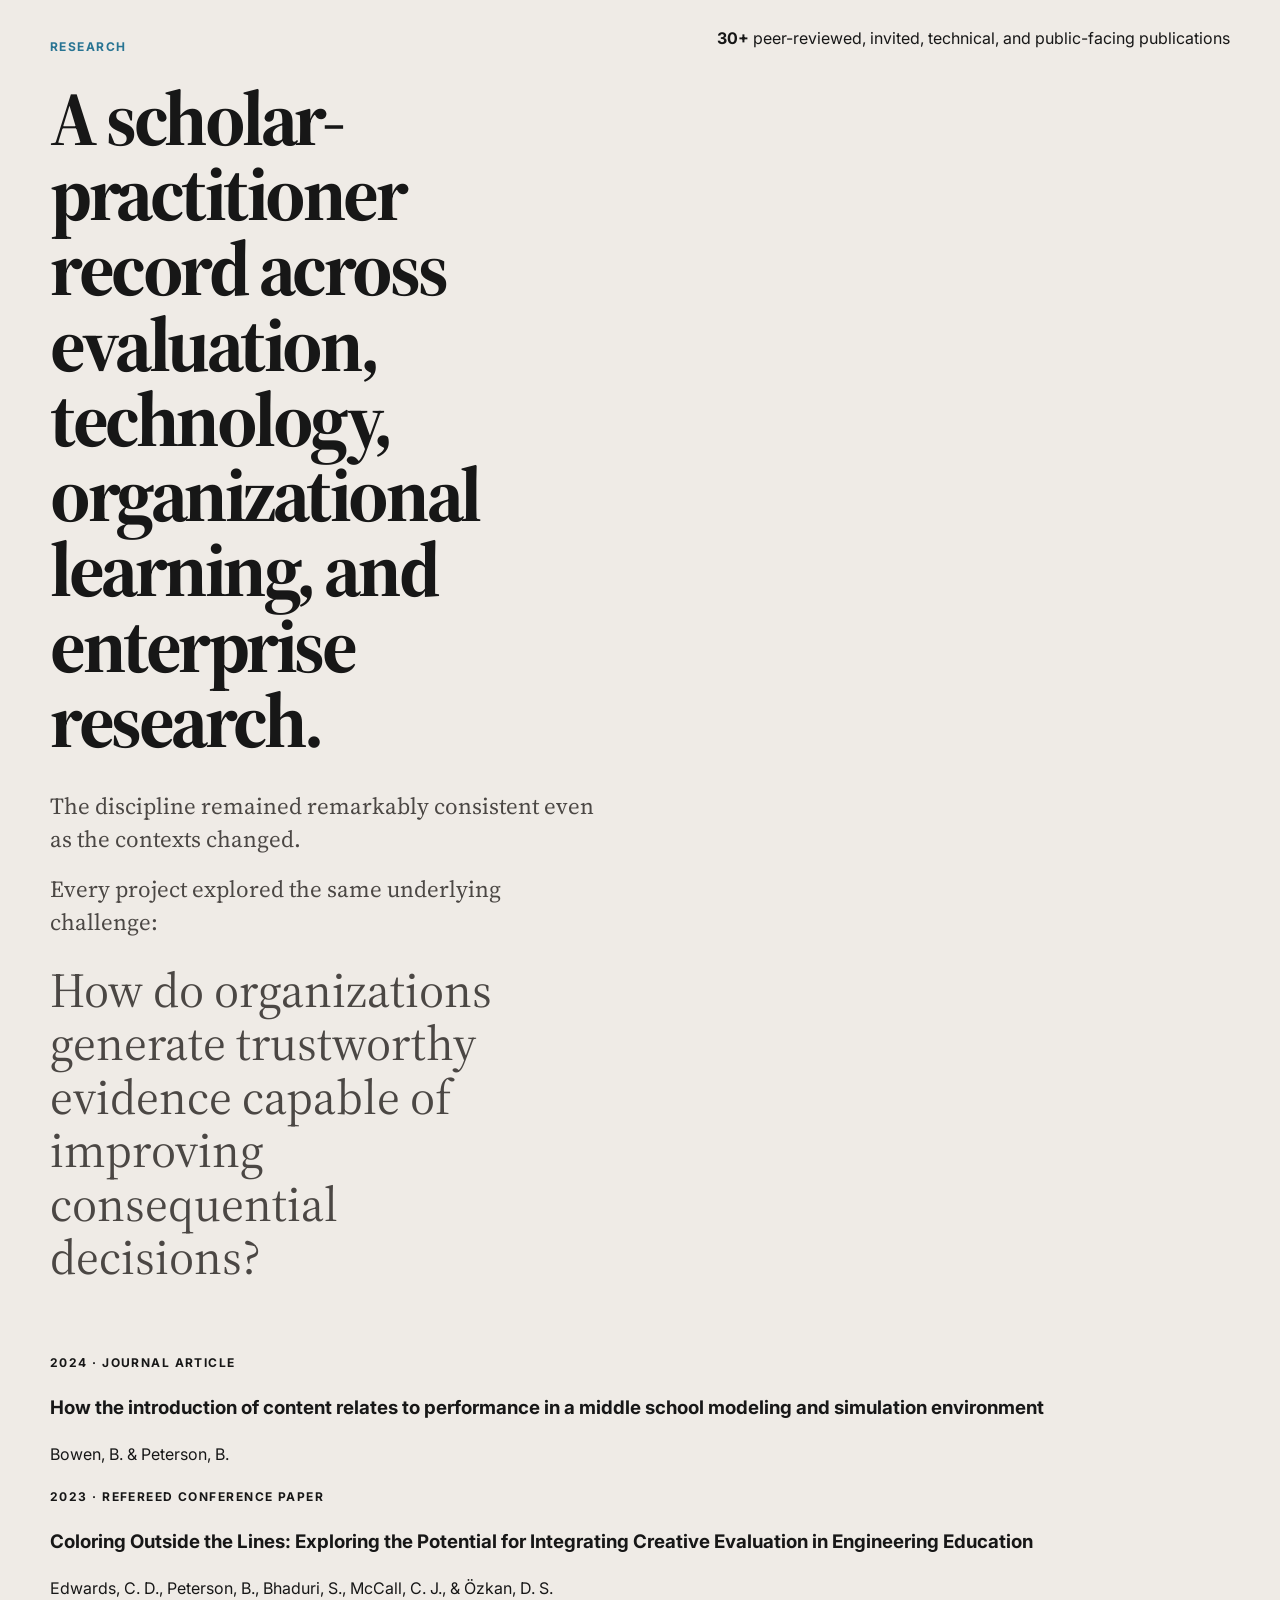
==== commit 98e3da44: "repo cleanse" ====
--- a/index.html
+++ b/index.html
@@ -9,8 +9,1072 @@
 <link href="https://fonts.googleapis.com" rel="preconnect"/>
 <link crossorigin="" href="https://fonts.gstatic.com" rel="preconnect"/>
 <link href="https://fonts.googleapis.com/css2?family=Caveat:wght@500;600;700&amp;family=Inter:wght@400;500;600;700&amp;family=Patrick+Hand&amp;family=Shadows+Into+Light&amp;family=Source+Serif+4:ital,opsz,wght@0,8..60,400;0,8..60,500;0,8..60,650;1,8..60,400;1,8..60,500;1,8..60,650&amp;display=swap" rel="stylesheet"/>
-<link href="style.css" rel="stylesheet"/>
-</head>
+
+<style id="site-styles">
+/* Portfolio baseline and layout primitives */
+
+:root {
+  --ink: #171717;
+  --muted: #66625f;
+  --paper: #fbfaf8;
+  --soft: #f1eee9;
+  --line: #d9d4cd;
+  --accent: #7dbcdc;
+  --accent-2: #287493;
+  --white: #ffffff;
+  --dark: #1d1b1f;
+  --success: #69a63b;
+  --max: 1180px;
+  --radius: 18px;
+}
+
+* { box-sizing: border-box; }
+html { scroll-behavior: smooth; }
+
+body {
+  margin: 0;
+  font-family: Inter, system-ui, -apple-system, BlinkMacSystemFont, "Segoe UI", sans-serif;
+  color: var(--ink);
+  background: var(--paper);
+  line-height: 1.6;
+}
+
+img { display: block; max-width: 100%; }
+a { color: inherit; }
+button { font: inherit; }
+code { font-family: ui-monospace, SFMono-Regular, Menlo, monospace; font-size: .92em; }
+
+.shell {
+  width: min(calc(100% - 40px), var(--max));
+  margin-inline: auto;
+}
+
+.narrow {
+  width: min(calc(100% - 40px), 860px);
+  margin-inline: auto;
+}
+
+.section {
+  padding: 96px 0;
+  scroll-margin-top: 80px;
+}
+
+.soft { background: var(--soft); }
+.dark { background: var(--dark); color: var(--white); }
+
+.skip-link {
+  position: absolute;
+  left: -999px;
+  top: 8px;
+  z-index: 1000;
+  padding: 10px 14px;
+  color: white;
+  background: var(--ink);
+}
+
+.skip-link:focus { left: 8px; }
+
+.site-header {
+  position: sticky;
+  top: 0;
+  z-index: 100;
+  background: rgba(251,250,248,.94);
+  backdrop-filter: blur(14px);
+  border-bottom: 1px solid rgba(23,23,23,.08);
+}
+
+.nav-wrap {
+  min-height: 72px;
+  display: flex;
+  align-items: center;
+  justify-content: space-between;
+  gap: 24px;
+}
+
+.brand {
+  display: inline-flex;
+  gap: 12px;
+  align-items: center;
+  text-decoration: none;
+  font-weight: 700;
+}
+
+.brand-mark {
+  display: grid;
+  place-items: center;
+  width: 36px;
+  height: 36px;
+  border-radius: 50%;
+  color: white;
+  background: var(--ink);
+  font-size: 13px;
+}
+
+.site-nav { display: flex; gap: 22px; }
+.site-nav a { text-decoration: none; font-size: 14px; font-weight: 600; color: #403d3b; }
+.site-nav a:hover,
+.site-nav a:focus { color: var(--accent-2); }
+
+.nav-toggle { display: none; }
+
+.hero { padding-top: 110px; }
+.hero-grid {
+  display: grid;
+  grid-template-columns: 1.4fr .8fr;
+  gap: 64px;
+  align-items: start;
+}
+
+.button-row {
+  display: flex;
+  flex-wrap: wrap;
+  gap: 12px;
+  margin-top: 30px;
+}
+
+.button {
+  display: inline-flex;
+  align-items: center;
+  justify-content: center;
+  min-height: 46px;
+  padding: 0 18px;
+  border: 1px solid var(--ink);
+  border-radius: 999px;
+  text-decoration: none;
+  font-weight: 700;
+}
+
+.button.primary { color: white; background: var(--ink); }
+.button.secondary { background: transparent; }
+.button.light { color: var(--ink); background: white; border-color: white; }
+.button.ghost { color: white; border-color: rgba(255,255,255,.45); }
+
+.hero-panel {
+  position: sticky;
+  top: 110px;
+  padding: 28px;
+  color: white;
+  background: var(--dark);
+  border-radius: 24px;
+}
+
+.video-embed {
+  position: relative;
+  width: 100%;
+  aspect-ratio: 16 / 9;
+  overflow: hidden;
+  border-radius: 14px;
+}
+
+.video-embed iframe {
+  position: absolute;
+  inset: 0;
+  width: 100%;
+  height: 100%;
+  border: 0;
+}
+
+@media (max-width: 980px) {
+  .site-nav {
+    display: none;
+    position: absolute;
+    right: 20px;
+    top: 62px;
+    width: 220px;
+    padding: 16px;
+    flex-direction: column;
+    background: var(--paper);
+    border: 1px solid var(--line);
+    border-radius: 14px;
+    box-shadow: 0 18px 40px rgba(0,0,0,.12);
+  }
+
+  .site-nav.open { display: flex; }
+
+  .nav-toggle {
+    display: inline-flex;
+    padding: 8px 14px;
+    border: 1px solid var(--line);
+    border-radius: 999px;
+    background: transparent;
+    font-weight: 700;
+  }
+
+  .hero-grid,
+  .research-layout,
+  .about-grid {
+    grid-template-columns: 1fr;
+  }
+
+  .hero-panel { position: static; }
+}
+
+@media (max-width: 700px) {
+  .section { padding: 72px 0; }
+  .hero { padding-top: 82px; }
+  .brand-name { display: none; }
+}
+
+/* Portfolio design system — v0.25 */
+
+    :root {
+      --ink: #171717;
+      --muted: #696562;
+      --paper: #f6f3ef;
+      --surface: #ffffff;
+      --soft: #efebe6;
+      --line: #d9d2ca;
+      --dark: #1f1d20;
+      --accent: #287493;
+      --accent-dark: #7dbcdc;
+
+      --font-display: "Source Serif 4", Georgia, serif;
+      --font-interface: Inter, -apple-system, BlinkMacSystemFont, "Segoe UI", sans-serif;
+      --font-note-label: "Patrick Hand", "Bradley Hand", cursive;
+      --font-note-body: "Shadows Into Light", "Segoe Print", cursive;
+
+      --space-1: 8px;
+      --space-2: 16px;
+      --space-3: 24px;
+      --space-4: 32px;
+      --space-5: 48px;
+      --space-6: 64px;
+      --space-7: 88px;
+      --space-8: 112px;
+
+      --measure-body: 64ch;
+      --measure-deck: 50ch;
+      --measure-display: 14ch;
+    }
+
+    /* Five recurring text roles */
+    .eyebrow,
+    .card-tag,
+    .project-citation,
+    .exhibit-kicker,
+    .field-note-label,
+    .media-card > span,
+    .article-card > span,
+    .research-list article > span {
+      font-family: var(--font-interface);
+      font-size: .75rem;
+      font-weight: 700;
+      letter-spacing: .12em;
+      text-transform: uppercase;
+    }
+
+    h1,
+    .section-heading h2,
+    .pillar-heading h3,
+    .philosophy-question,
+    .capability-title,
+    .learn-flagship h4 {
+      font-family: var(--font-display);
+      color: var(--ink);
+      letter-spacing: -.045em;
+    }
+
+    h1 {
+      max-width: 10ch;
+      margin: 0 0 var(--space-4);
+      font-size: clamp(4.5rem, 8vw, 8rem);
+      line-height: .94;
+    }
+
+    .section-heading h2 {
+      max-width: var(--measure-display);
+      margin: 0 0 var(--space-4);
+      font-size: clamp(3.5rem, 6vw, 6rem);
+      line-height: .98;
+    }
+
+    .pillar-heading h3,
+    .pillar-heading .pillar-title {
+      max-width: 17ch;
+      margin: 0 0 var(--space-4);
+      font-size: clamp(3rem, 5vw, 5rem);
+      line-height: 1;
+    }
+
+    .capability-title,
+    .learn-flagship h4 {
+      max-width: 18ch;
+      margin: 0 0 var(--space-2);
+      font-size: clamp(2.6rem, 4.3vw, 4.2rem);
+      line-height: 1.02;
+    }
+
+    .section-framing,
+    .hero-sub,
+    .philosophy-question {
+      font-family: var(--font-display);
+    }
+
+    .hero-sub {
+      max-width: 24ch;
+      margin: 0 0 var(--space-3);
+      font-size: clamp(2rem, 3.2vw, 3.2rem);
+      line-height: 1.15;
+      color: #373330;
+    }
+
+    .section-framing {
+      max-width: var(--measure-deck);
+      margin: 0;
+      font-size: clamp(1.2rem, 1.8vw, 1.55rem);
+      line-height: 1.45;
+      color: #4b4744;
+    }
+
+    .section-framing + .section-framing {
+      margin-top: var(--space-2);
+    }
+
+    body,
+    p,
+    li,
+    a,
+    button {
+      font-family: var(--font-interface);
+    }
+
+    p {
+      line-height: 1.58;
+    }
+
+    /* Reusable vertical sequence */
+    .section-heading {
+      display: grid;
+      grid-template-columns: minmax(0, 1fr) auto;
+      gap: var(--space-5);
+      align-items: start;
+      margin-bottom: var(--space-6);
+    }
+
+    .section-heading .eyebrow,
+    .pillar-heading .eyebrow {
+      display: block;
+      margin-bottom: var(--space-3);
+      color: var(--accent);
+    }
+
+    .system-pillar {
+      margin-top: var(--space-7);
+      padding-top: var(--space-6);
+      border-top: 1px solid var(--line);
+    }
+
+    .system-pillar:first-of-type {
+      margin-top: var(--space-6);
+    }
+
+    .pillar-heading {
+      max-width: 900px;
+      margin-bottom: var(--space-6);
+    }
+
+    .pillar-heading > p:not(.eyebrow) {
+      max-width: var(--measure-body);
+      margin: 0;
+      color: var(--muted);
+      font-size: 1.05rem;
+    }
+
+    .pillar-heading > p:not(.eyebrow) + p {
+      margin-top: var(--space-2);
+    }
+
+    /* Philosophy */
+    #philosophy .section-heading {
+      max-width: 1120px;
+      margin-bottom: var(--space-6);
+    }
+
+    #philosophy .section-heading h2 {
+      max-width: 13ch;
+      font-size: clamp(3.7rem, 5.6vw, 5.8rem);
+    }
+
+    #philosophy .section-framing {
+      max-width: 46ch;
+    }
+
+    .philosophy-intro {
+      max-width: 760px;
+      margin: 0 0 var(--space-6);
+    }
+
+    .philosophy-intro > p {
+      max-width: 62ch;
+      margin: 0;
+    }
+
+    .philosophy-intro > p + * {
+      margin-top: var(--space-3);
+    }
+
+    .philosophy-question {
+      max-width: 18ch;
+      margin: var(--space-4) 0;
+      font-size: clamp(2.5rem, 4vw, 3.8rem);
+      line-height: 1.08;
+    }
+
+    .principles {
+      display: grid;
+      grid-template-columns: repeat(3, minmax(0, 1fr));
+      gap: var(--space-4);
+    }
+
+    .principles article {
+      padding-top: var(--space-4);
+      border-top: 2px solid var(--ink);
+    }
+
+    .principles h4 {
+      margin: 0 0 var(--space-2);
+      font-family: var(--font-interface);
+      font-size: 1.35rem;
+      line-height: 1.15;
+      letter-spacing: -.02em;
+    }
+
+    .principles p {
+      margin: 0;
+      color: var(--muted);
+      font-size: 1rem;
+    }
+
+    /* Learn heading row */
+    .learn-heading-row {
+      display: grid;
+      grid-template-columns: minmax(0, 1fr) minmax(250px, 340px);
+      gap: var(--space-6);
+      align-items: start;
+      margin-bottom: var(--space-6);
+    }
+
+    .learn-heading-row .pillar-heading {
+      margin-bottom: 0;
+    }
+
+    .learn-field-note,
+    .systems-field-note,
+    .inline-field-note {
+      position: relative;
+      top: auto;
+      right: auto;
+      margin: 0;
+      opacity: 1;
+      animation: none;
+    }
+
+    /* Flagship */
+    .learn-flagship {
+      padding: var(--space-5);
+      border: 1px solid var(--line);
+      border-radius: 24px;
+      background: var(--surface);
+      box-shadow: 0 18px 44px rgba(23,23,23,.08);
+    }
+
+    .learn-flagship-copy {
+      max-width: 840px;
+    }
+
+    .learn-flagship-copy .exhibit-kicker {
+      display: block;
+      margin-bottom: var(--space-3);
+    }
+
+    .project-citation {
+      margin: 0 0 var(--space-4);
+      color: var(--muted);
+    }
+
+    .learn-flagship-copy > p:not(.project-citation) {
+      max-width: 70ch;
+      margin: 0;
+      color: var(--muted);
+      font-size: 1.05rem;
+    }
+
+    .learn-flagship-copy > p:not(.project-citation) + p {
+      margin-top: var(--space-2);
+    }
+
+    .learn-flagship-video {
+      margin: var(--space-5) 0;
+    }
+
+    /* Principle cards */
+    .flip-card-grid {
+      display: grid;
+      grid-template-columns: repeat(3, minmax(0, 1fr));
+      gap: var(--space-3);
+    }
+
+    .flip-card,
+    .flip-card-button,
+    .flip-card-inner {
+      min-height: 290px;
+    }
+
+    .flip-card {
+      perspective: 1200px;
+    }
+
+    .flip-card-button {
+      width: 100%;
+      padding: 0;
+      border: 0;
+      background: transparent;
+      cursor: pointer;
+      text-align: left;
+    }
+
+    .flip-card-inner {
+      position: relative;
+      display: block;
+      width: 100%;
+      transition: transform .5s cubic-bezier(.2,.75,.25,1);
+      transform-style: preserve-3d;
+    }
+
+    .flip-card:hover .flip-card-inner,
+    .flip-card:focus-within .flip-card-inner,
+    .flip-card.is-flipped .flip-card-inner {
+      transform: rotateY(180deg);
+    }
+
+    .flip-card-face {
+      position: absolute;
+      inset: 0;
+      display: flex;
+      flex-direction: column;
+      justify-content: center;
+      padding: var(--space-4);
+      border: 1px solid rgba(23,23,23,.13);
+      border-radius: 16px;
+      backface-visibility: hidden;
+      -webkit-backface-visibility: hidden;
+      box-shadow: 0 12px 26px rgba(23,23,23,.08);
+    }
+
+    .flip-card-front {
+      background:
+        linear-gradient(90deg, transparent 0 30px, rgba(194,72,72,.18) 30px 31px, transparent 31px),
+        radial-gradient(circle at 1px 1px, rgba(40,116,147,.13) 1px, transparent 1.2px),
+        #fffdf7;
+      background-size: auto, 15px 15px, auto;
+    }
+
+    .flip-card-back {
+      color: #fff;
+      background: var(--dark);
+      transform: rotateY(180deg);
+    }
+
+    .flip-card-type {
+      margin-bottom: var(--space-3);
+      color: var(--accent);
+    }
+
+    .flip-card-front h5 {
+      margin: 0;
+      font-family: var(--font-display);
+      font-size: clamp(1.65rem, 2.5vw, 2.25rem);
+      line-height: 1.08;
+      letter-spacing: -.025em;
+    }
+
+    .flip-card-back p {
+      margin: 0;
+      color: rgba(255,255,255,.82);
+      font-size: 1rem;
+    }
+
+    /* Supporting Learn exhibits */
+    .learn-support-grid {
+      display: grid;
+      grid-template-columns: repeat(2, minmax(0, 1fr));
+      gap: var(--space-4);
+      margin-top: var(--space-6);
+    }
+
+    .learn-support-card {
+      display: grid;
+      gap: var(--space-4);
+      padding: var(--space-4);
+      background: var(--surface);
+      border: 1px solid var(--line);
+      border-radius: 18px;
+      box-shadow: 0 10px 26px rgba(23,23,23,.05);
+    }
+
+    .learn-support-card h4 {
+      margin: 0 0 var(--space-2);
+      font-family: var(--font-display);
+      font-size: clamp(2rem, 3vw, 2.8rem);
+      line-height: 1.06;
+      letter-spacing: -.03em;
+    }
+
+    .learn-support-copy > p:not(.project-citation):not(.supporting-metrics) {
+      margin: 0;
+      color: var(--muted);
+      font-size: .98rem;
+    }
+
+    .learn-support-copy > p:not(.project-citation):not(.supporting-metrics) + p {
+      margin-top: var(--space-2);
+    }
+
+    .supporting-metrics {
+      margin-top: var(--space-3);
+      font-size: .75rem;
+      font-weight: 700;
+      letter-spacing: .08em;
+      text-transform: uppercase;
+    }
+
+    .learn-mini-exhibit,
+    .align-exhibit,
+    .video-field-note {
+      position: relative;
+      margin: 0;
+      padding: var(--space-2);
+      background: #fffdf7;
+      border: 1px solid var(--line);
+      border-radius: 14px;
+    }
+
+    .learn-mini-media {
+      overflow: hidden;
+      min-height: 220px;
+      margin-bottom: var(--space-2);
+      border-radius: 9px;
+      background: var(--soft);
+    }
+
+    .learn-mini-media img,
+    .learn-mini-media video {
+      display: block;
+      width: 100%;
+      height: 100%;
+      min-height: 220px;
+      object-fit: cover;
+    }
+
+    .learn-mini-media.placeholder {
+      display: grid;
+      place-items: center;
+      padding: var(--space-4);
+      text-align: center;
+      background: linear-gradient(135deg, rgba(40,116,147,.11), rgba(125,188,220,.04)), var(--soft);
+    }
+
+    .learn-mini-exhibit h5 {
+      margin: 0 0 var(--space-1);
+      font-family: var(--font-display);
+      font-size: 1.2rem;
+    }
+
+    .learn-mini-exhibit figcaption p {
+      margin: 0;
+      color: var(--muted);
+      font-size: .85rem;
+    }
+
+    .align-exhibit {
+      margin-bottom: var(--space-5);
+    }
+
+    /* Research */
+    #research .section-heading {
+      align-items: start;
+    }
+
+    #research .research-question {
+      display: block;
+      max-width: 22ch;
+      margin-top: var(--space-3);
+      font-size: clamp(2.2rem, 3.8vw, 3.8rem);
+      line-height: 1.1;
+    }
+
+    /* Footer */
+    .footer-grid.footer-statement {
+      display: grid;
+      grid-template-columns: minmax(0, 1.35fr) auto;
+      gap: var(--space-7);
+      align-items: start;
+    }
+
+    .footer-statement > div:first-child {
+      max-width: 820px;
+    }
+
+    .footer-statement .footer-question {
+      max-width: 16ch;
+      margin-top: var(--space-3);
+      font-family: var(--font-display);
+      font-size: clamp(2.4rem, 4.2vw, 4rem);
+      line-height: 1.05;
+    }
+
+    .footer-links {
+      display: flex;
+      flex-wrap: wrap;
+      gap: var(--space-3);
+      justify-content: flex-end;
+    }
+
+    /* Active navigation clip */
+    .site-nav {
+      position: relative;
+    }
+
+    .nav-clip {
+      display: block;
+      position: absolute;
+      top: -33px;
+      left: 0;
+      width: 38px;
+      height: 38px;
+      background: url("assets/icons/binder-clip.png") center / contain no-repeat;
+      transform: translateX(-50%) rotate(-5deg);
+      transition: left .32s cubic-bezier(.2,.75,.25,1), transform .2s ease;
+      pointer-events: none;
+      z-index: 5;
+    }
+
+    .site-nav.is-moving .nav-clip {
+      transform: translateX(-50%) rotate(3deg) translateY(-2px);
+    }
+
+    @media (hover: none) {
+      .flip-card:hover .flip-card-inner {
+        transform: none;
+      }
+
+      .flip-card.is-flipped .flip-card-inner,
+      .flip-card:focus-within .flip-card-inner {
+        transform: rotateY(180deg);
+      }
+    }
+
+    @media (max-width: 980px) {
+      .section-heading,
+      .learn-heading-row,
+      .footer-grid.footer-statement {
+        grid-template-columns: 1fr;
+      }
+
+      .principles,
+      .flip-card-grid,
+      .learn-support-grid {
+        grid-template-columns: 1fr;
+      }
+
+      .section-heading h2,
+      .pillar-heading h3,
+      .capability-title,
+      .learn-flagship h4 {
+        max-width: none;
+      }
+
+      .footer-links {
+        justify-content: flex-start;
+      }
+    }
+
+    @media (max-width: 760px) {
+      .nav-clip {
+        display: none;
+      }
+
+      .learn-flagship {
+        padding: var(--space-3);
+      }
+    }
+
+    @media (prefers-reduced-motion: reduce) {
+      .flip-card-inner,
+      .nav-clip {
+        transition: none;
+      }
+    }
+
+/* v0.38 — stable responsive Philosophy layout */
+#philosophy .philosophy-layout {
+  display: grid;
+  grid-template-columns: minmax(0, 1fr) clamp(190px, 13vw, 220px);
+  gap: clamp(32px, 3.5vw, 56px);
+  align-items: start;
+  margin-bottom: 48px;
+}
+
+#philosophy .philosophy-copy {
+  min-width: 0;
+}
+
+#philosophy .philosophy-copy .eyebrow {
+  margin-bottom: 22px;
+  color: var(--accent);
+}
+
+#philosophy .philosophy-copy h2 {
+  width: auto;
+  max-width: none;
+  margin: 0 0 28px;
+  font-family: var(--font-display);
+  font-size: clamp(3.25rem, 4.15vw, 4.55rem);
+  line-height: 1.03;
+  letter-spacing: -.035em;
+  font-style: italic;
+  font-weight: 400;
+  color: #373330;
+  text-wrap: balance;
+}
+
+#philosophy .philosophy-deck,
+#philosophy .philosophy-intro,
+#philosophy .philosophy-intro > p,
+#philosophy .philosophy-question {
+  width: auto;
+  max-width: none;
+  padding: 0;
+}
+
+#philosophy .philosophy-deck,
+#philosophy .philosophy-intro > p,
+#philosophy .principles p {
+  margin: 0;
+  font-family: var(--font-interface);
+  font-size: 1.18rem;
+  line-height: 1.62;
+  color: #4f4b48;
+}
+
+#philosophy .philosophy-intro {
+  margin-top: 44px;
+}
+
+#philosophy .philosophy-intro > p + p {
+  margin-top: 20px;
+}
+
+#philosophy .philosophy-question {
+  margin: 24px 0 20px clamp(24px, 4vw, 56px) !important;
+  font-family: var(--font-interface);
+  font-size: 1.28rem;
+  line-height: 1.5;
+  color: #373330;
+}
+
+#philosophy .philosophy-field-note {
+  position: relative;
+  inset: auto;
+  width: 100%;
+  max-width: 220px;
+  margin: 0;
+  justify-self: end;
+  opacity: 1;
+  animation: none;
+}
+
+#philosophy .principles {
+  display: grid;
+  grid-template-columns: repeat(3, minmax(0, 1fr));
+  width: 100%;
+  max-width: none;
+  gap: clamp(32px, 3vw, 48px);
+  margin-top: 0;
+}
+
+#philosophy .principles article {
+  min-width: 0;
+  padding-top: 24px;
+}
+
+#philosophy .principles h4 {
+  margin: 0 0 12px;
+  font-family: var(--font-interface);
+  font-size: 1.22rem;
+  line-height: 1.18;
+  letter-spacing: -.02em;
+}
+
+#philosophy .principles p {
+  width: auto;
+  max-width: none;
+}
+
+@media (max-width: 900px) {
+  #philosophy .philosophy-layout {
+    grid-template-columns: 1fr;
+    gap: 36px;
+  }
+
+  #philosophy .philosophy-field-note {
+    width: min(240px, 100%);
+    max-width: none;
+    justify-self: end;
+  }
+
+  #philosophy .principles {
+    grid-template-columns: 1fr;
+    gap: 32px;
+  }
+}
+
+/* v0.39 — Philosophy note no longer controls row height */
+
+#philosophy .philosophy-layout {
+  position: relative;
+  display: block;
+  margin-bottom: 28px;
+}
+
+#philosophy .philosophy-copy {
+  min-width: 0;
+  padding-right: 276px;
+}
+
+#philosophy .philosophy-field-note {
+  position: absolute;
+  top: 0;
+  right: 0;
+  width: 220px;
+  max-width: 220px;
+  margin: 0;
+  opacity: 1;
+  animation: none;
+  z-index: 2;
+}
+
+#philosophy .philosophy-question {
+  margin: 24px 0 20px clamp(24px, 4vw, 56px) !important;
+  font-family: var(--font-interface);
+  font-size: 1.22rem;
+  line-height: 1.18;
+  letter-spacing: -.02em;
+  color: var(--ink);
+}
+
+#philosophy .philosophy-question strong {
+  font-weight: 700;
+}
+
+#philosophy .principles {
+  margin-top: 0;
+}
+
+@media (max-width: 1000px) {
+  #philosophy .philosophy-copy {
+    padding-right: 0;
+  }
+
+  #philosophy .philosophy-field-note {
+    position: relative;
+    top: auto;
+    right: auto;
+    width: min(240px, 100%);
+    max-width: none;
+    margin: 32px 0 0 auto;
+  }
+
+  #philosophy .philosophy-layout {
+    margin-bottom: 32px;
+  }
+}
+
+/* Approved typography system refinements */
+
+/*
+  Philosophy and the Learn / Align / Decide leadership statements share
+  one editorial thesis style. Change this token once to update all four.
+*/
+.editorial-thesis,
+#philosophy .philosophy-copy h2,
+#systems .pillar-heading h3,
+#systems .pillar-heading .pillar-title {
+  width: auto;
+  max-width: none;
+  font-family: var(--font-display);
+  font-size: clamp(3.25rem, 4.15vw, 4.55rem);
+  line-height: 1.03;
+  letter-spacing: -.035em;
+  font-style: italic;
+  font-weight: 400;
+  color: #373330;
+  text-wrap: balance;
+}
+
+/* Preserve each section's existing spacing rather than redesigning layout. */
+#philosophy .editorial-thesis {
+  margin: 0 0 28px;
+}
+
+#systems .editorial-thesis {
+  margin: 0 0 var(--space-4);
+}
+
+/* Center only the Philosophy question across its content column. */
+#philosophy .philosophy-question.centered-question {
+  display: block;
+  width: 100%;
+  max-width: none;
+  margin: 32px auto !important;
+  padding: 0;
+  text-align: center;
+  text-wrap: balance;
+}
+
+/* Keep the approved hero composition intact. */
+#home h1 {
+  line-height: .97;
+}
+
+/* Live-site refinements */
+
+/* Reduce excess headspace without changing the hero composition. */
+#home.hero {
+  padding-top: 76px;
+}
+
+/* Center the Philosophy question across the full page content area. */
+#philosophy .philosophy-intro {
+  width: 100%;
+  max-width: none;
+}
+
+#philosophy .philosophy-question.centered-question {
+  display: block;
+  width: 100%;
+  max-width: none;
+  margin: 34px 0 !important;
+  padding: 0;
+  text-align: center !important;
+  text-wrap: balance;
+}
+
+#philosophy .philosophy-question.centered-question strong {
+  display: block;
+  width: 100%;
+  max-width: none;
+  text-align: center;
+}
+
+@media (max-width: 700px) {
+  #home.hero {
+    padding-top: 64px;
+  }
+}
+
+
+</style></head>
 <body>
 <a class="skip-link" href="#main">Skip to content</a>
 <header class="site-header">
@@ -538,7 +1602,6 @@
 </div>
 </div>
 </footer>
-
 <script>
     document.querySelectorAll('.video-field-note details').forEach((note) => {
       note.addEventListener('toggle', () => {
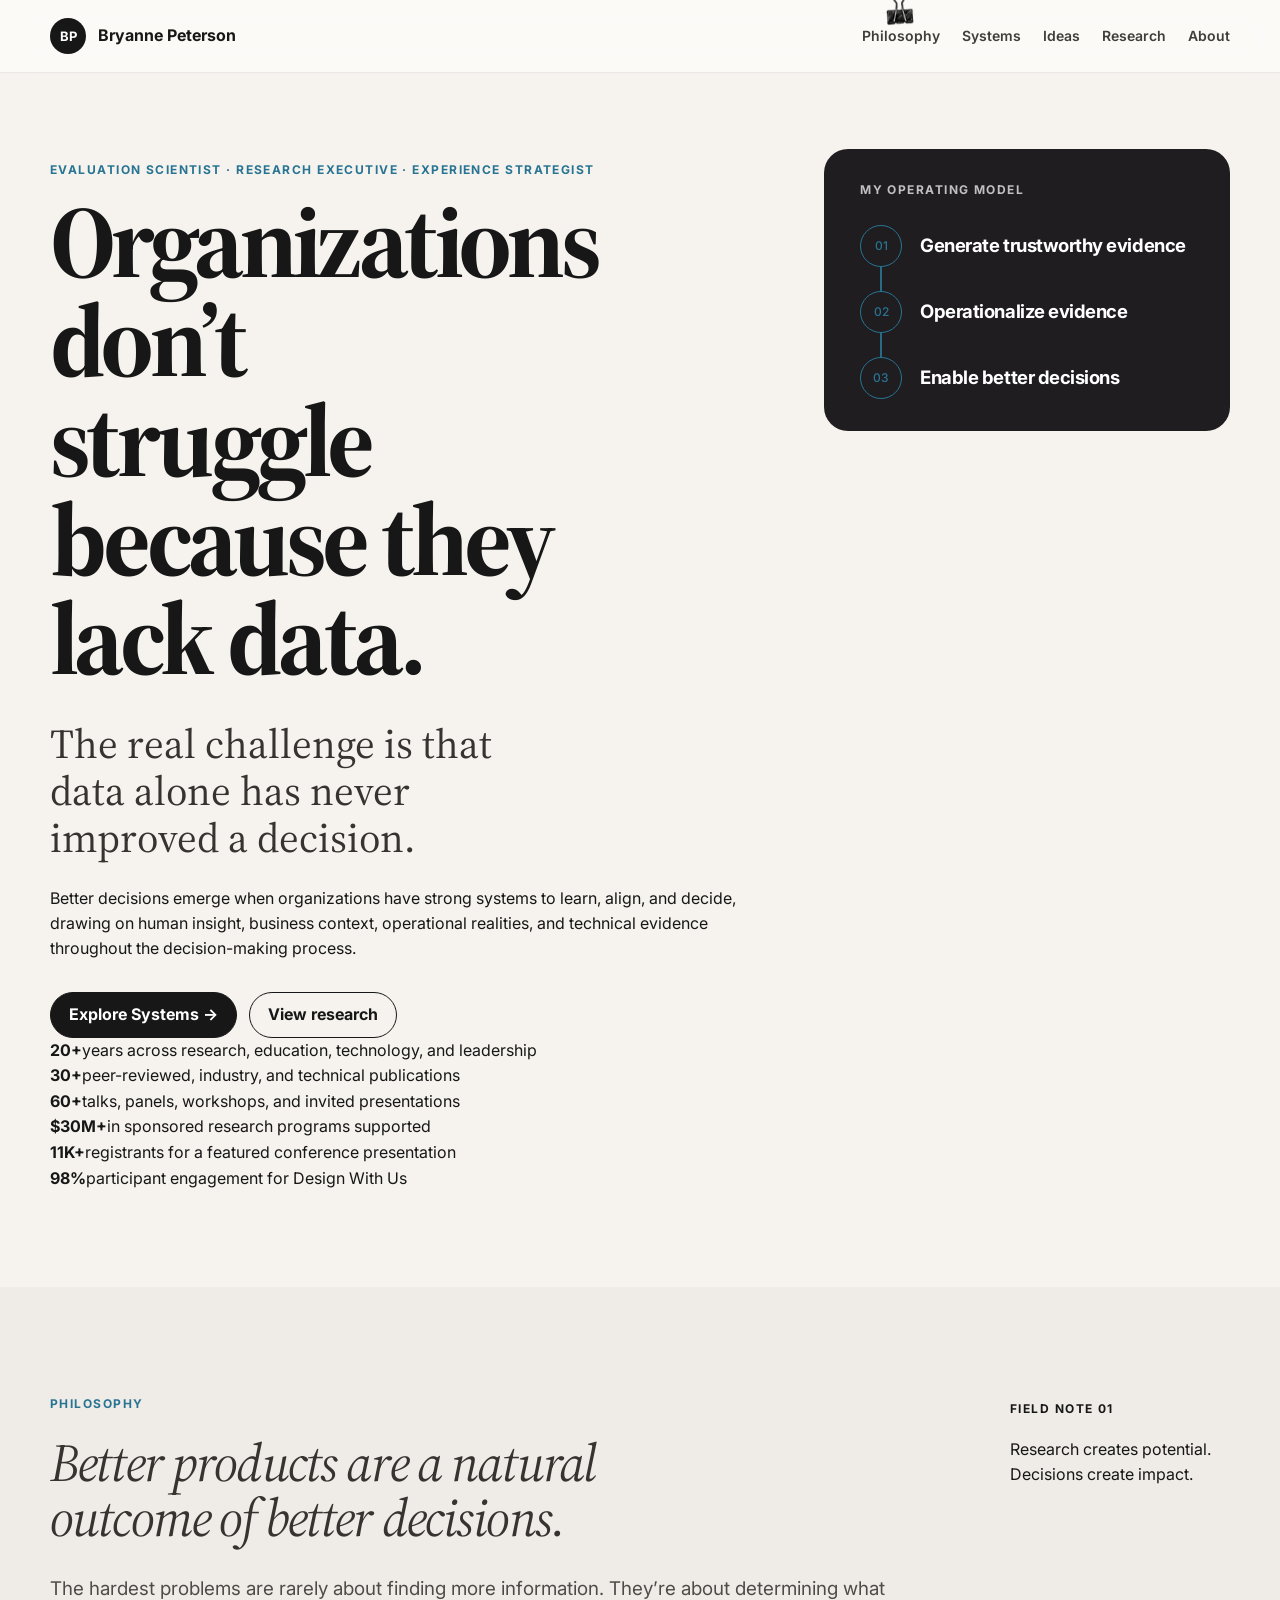
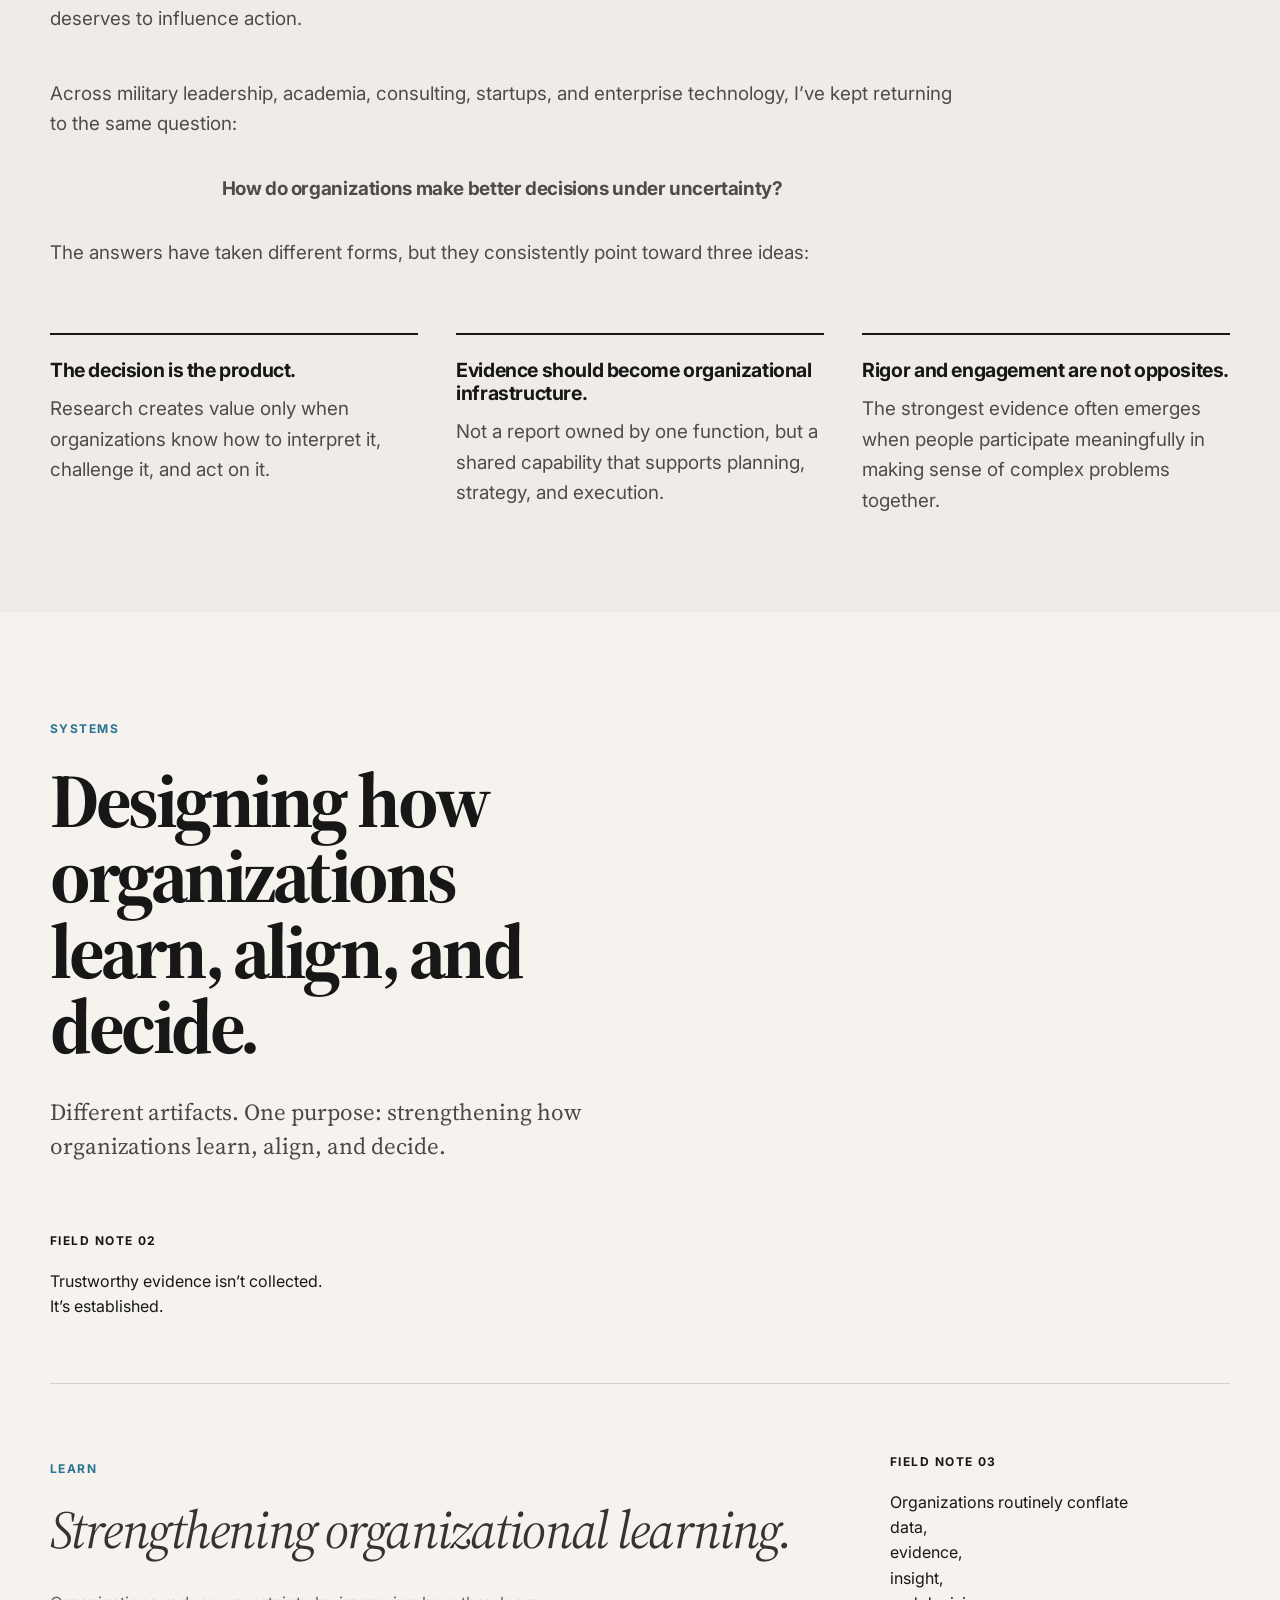
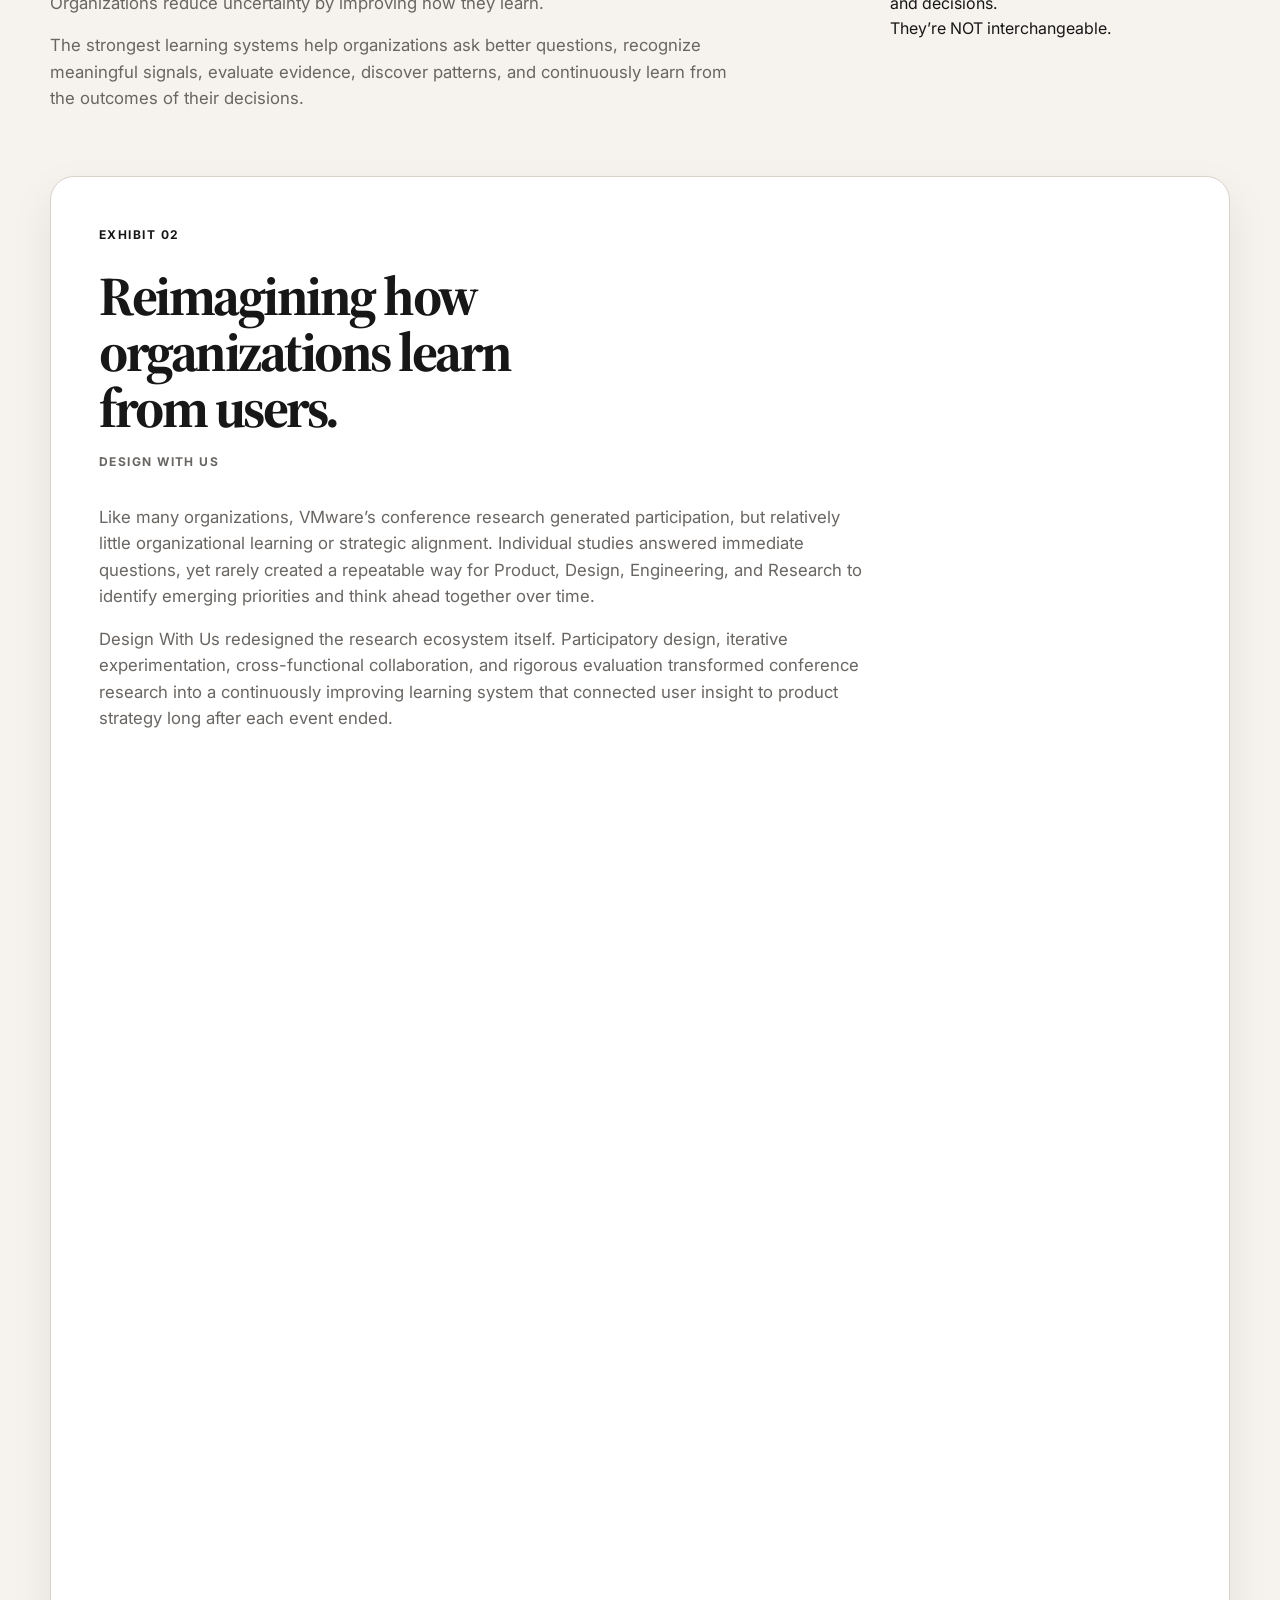
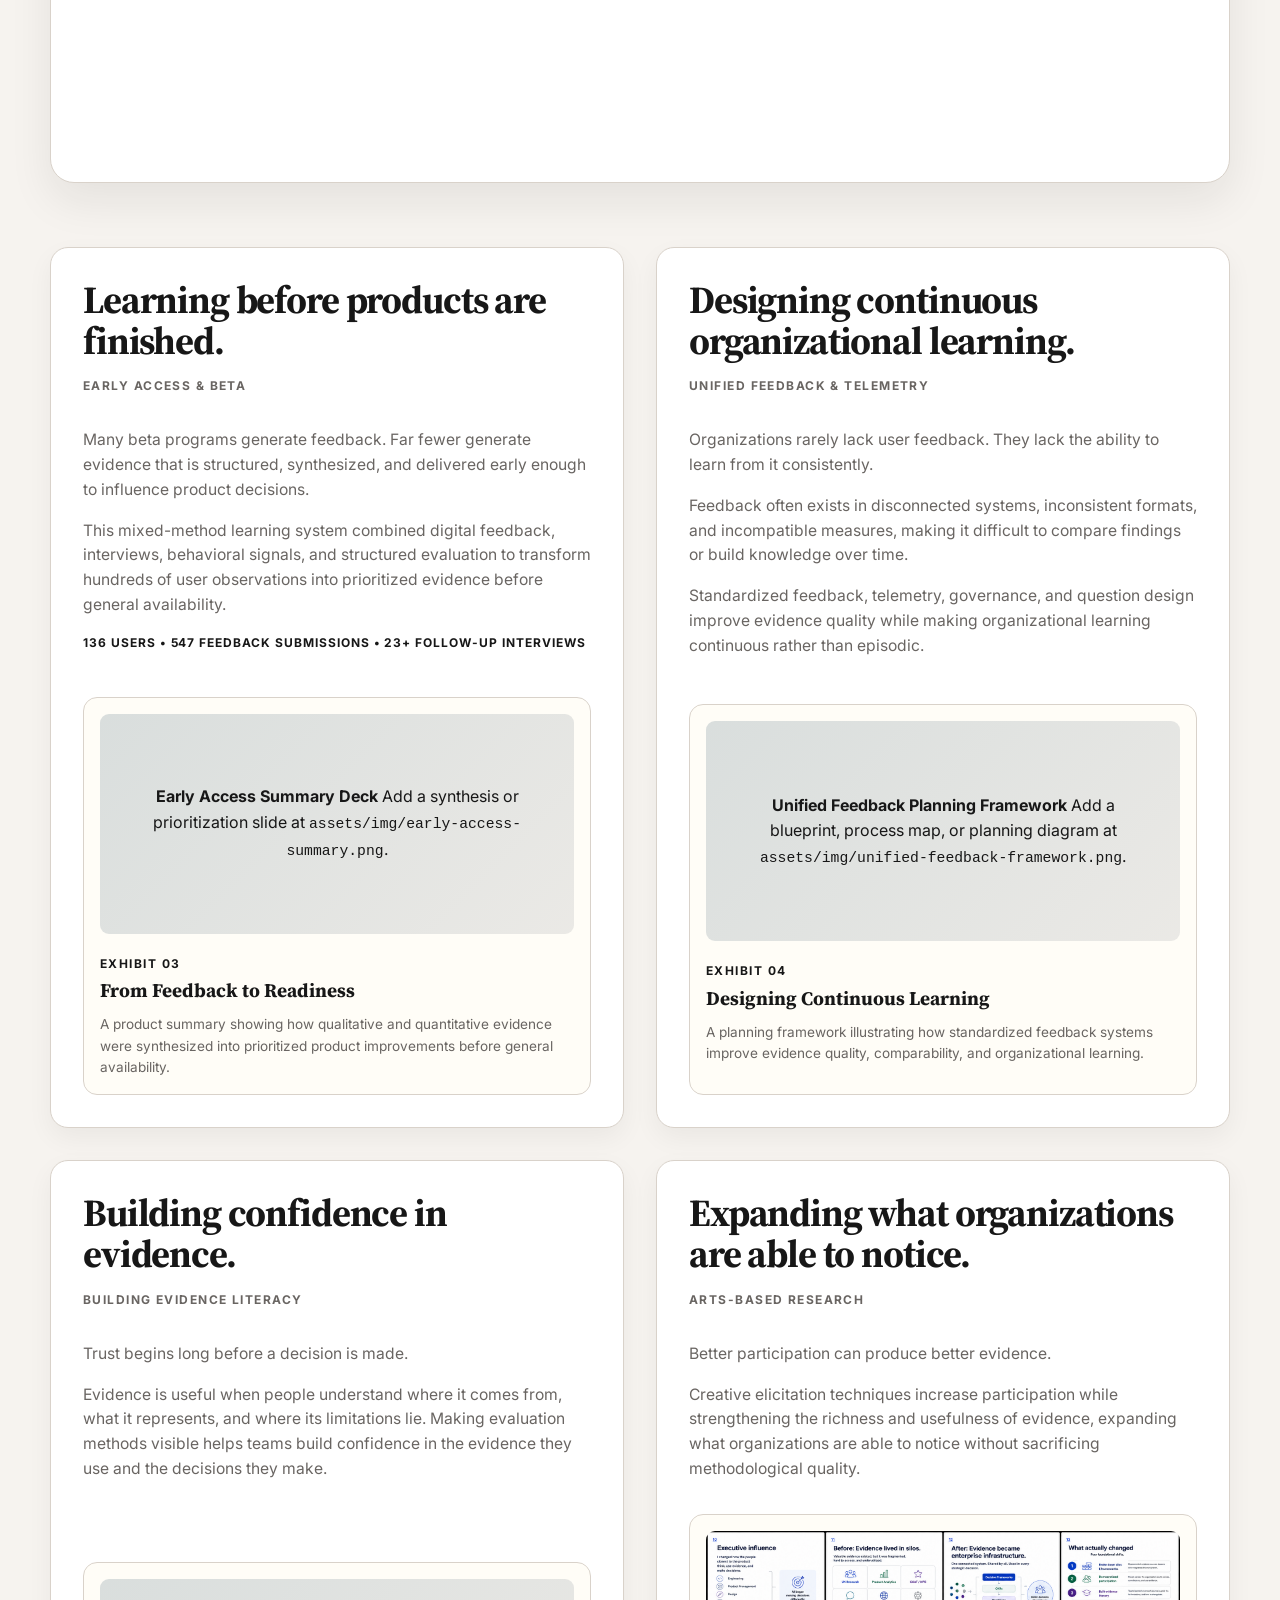
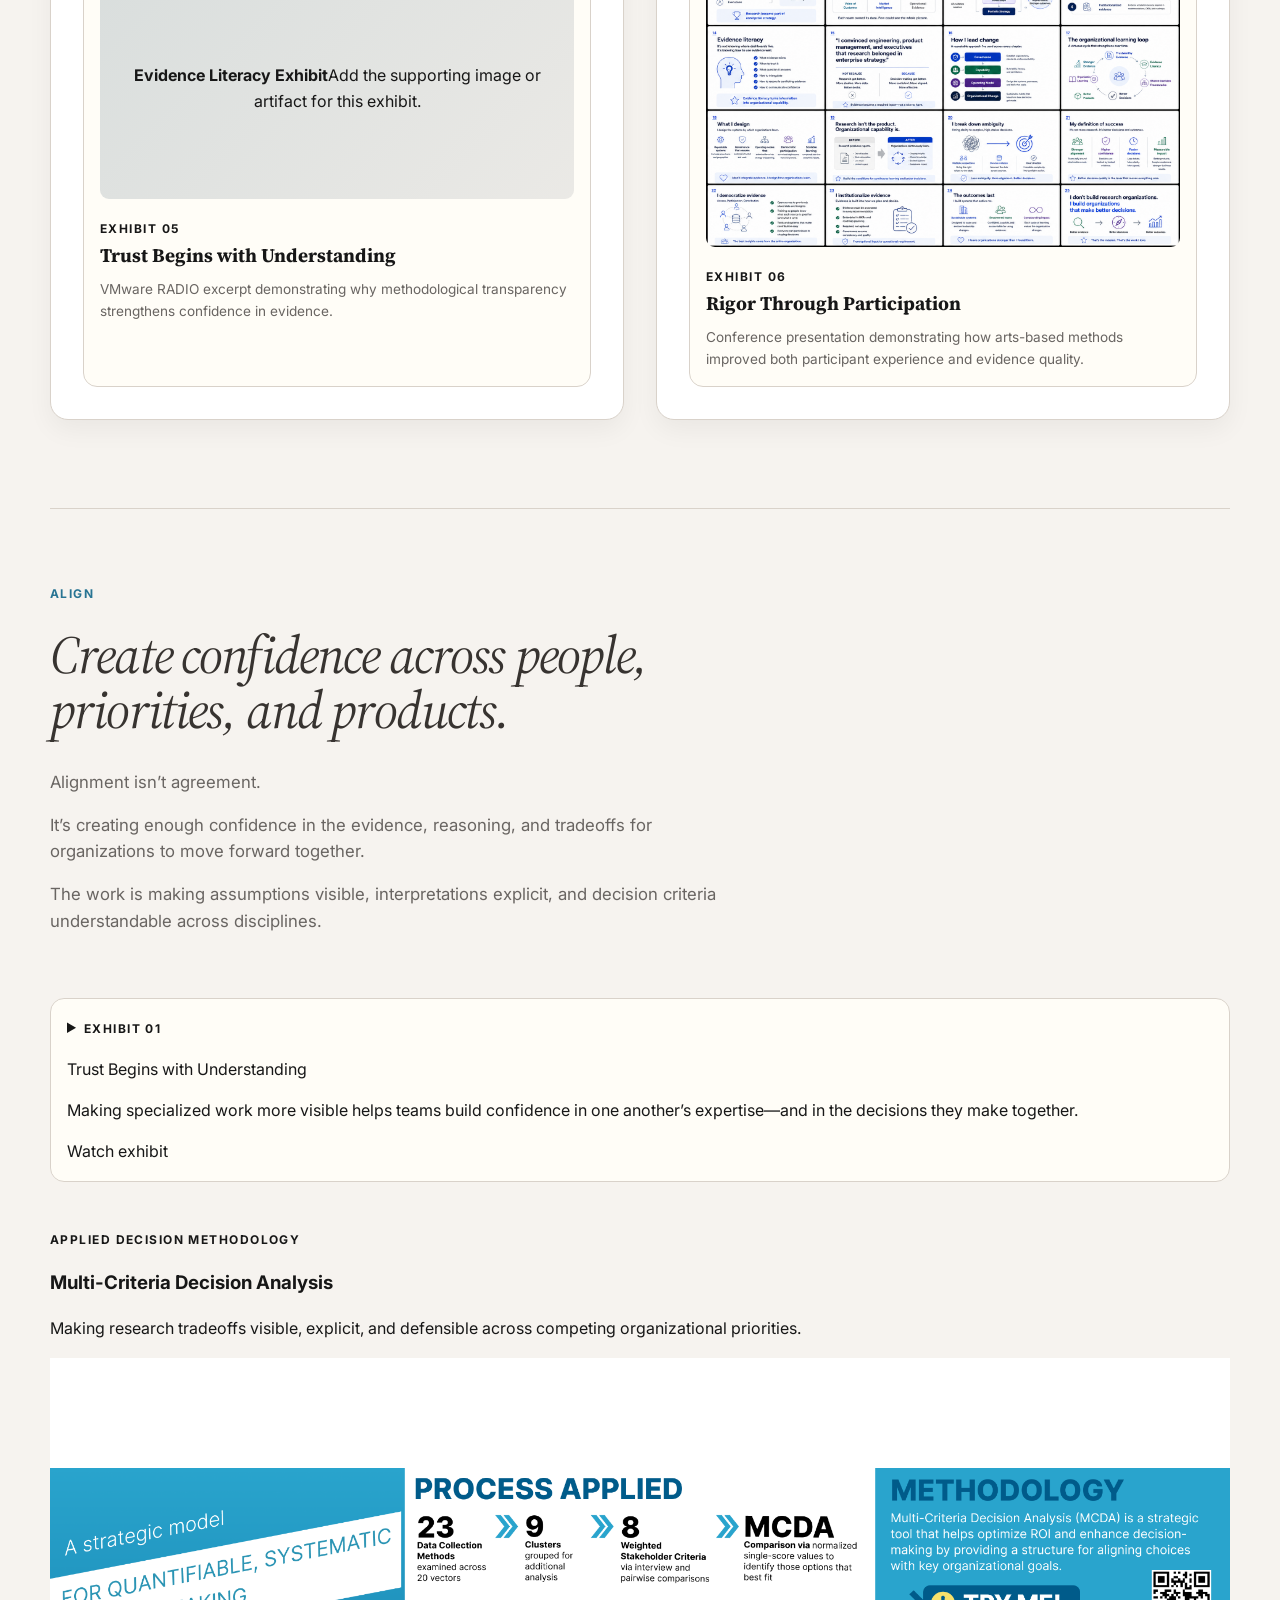
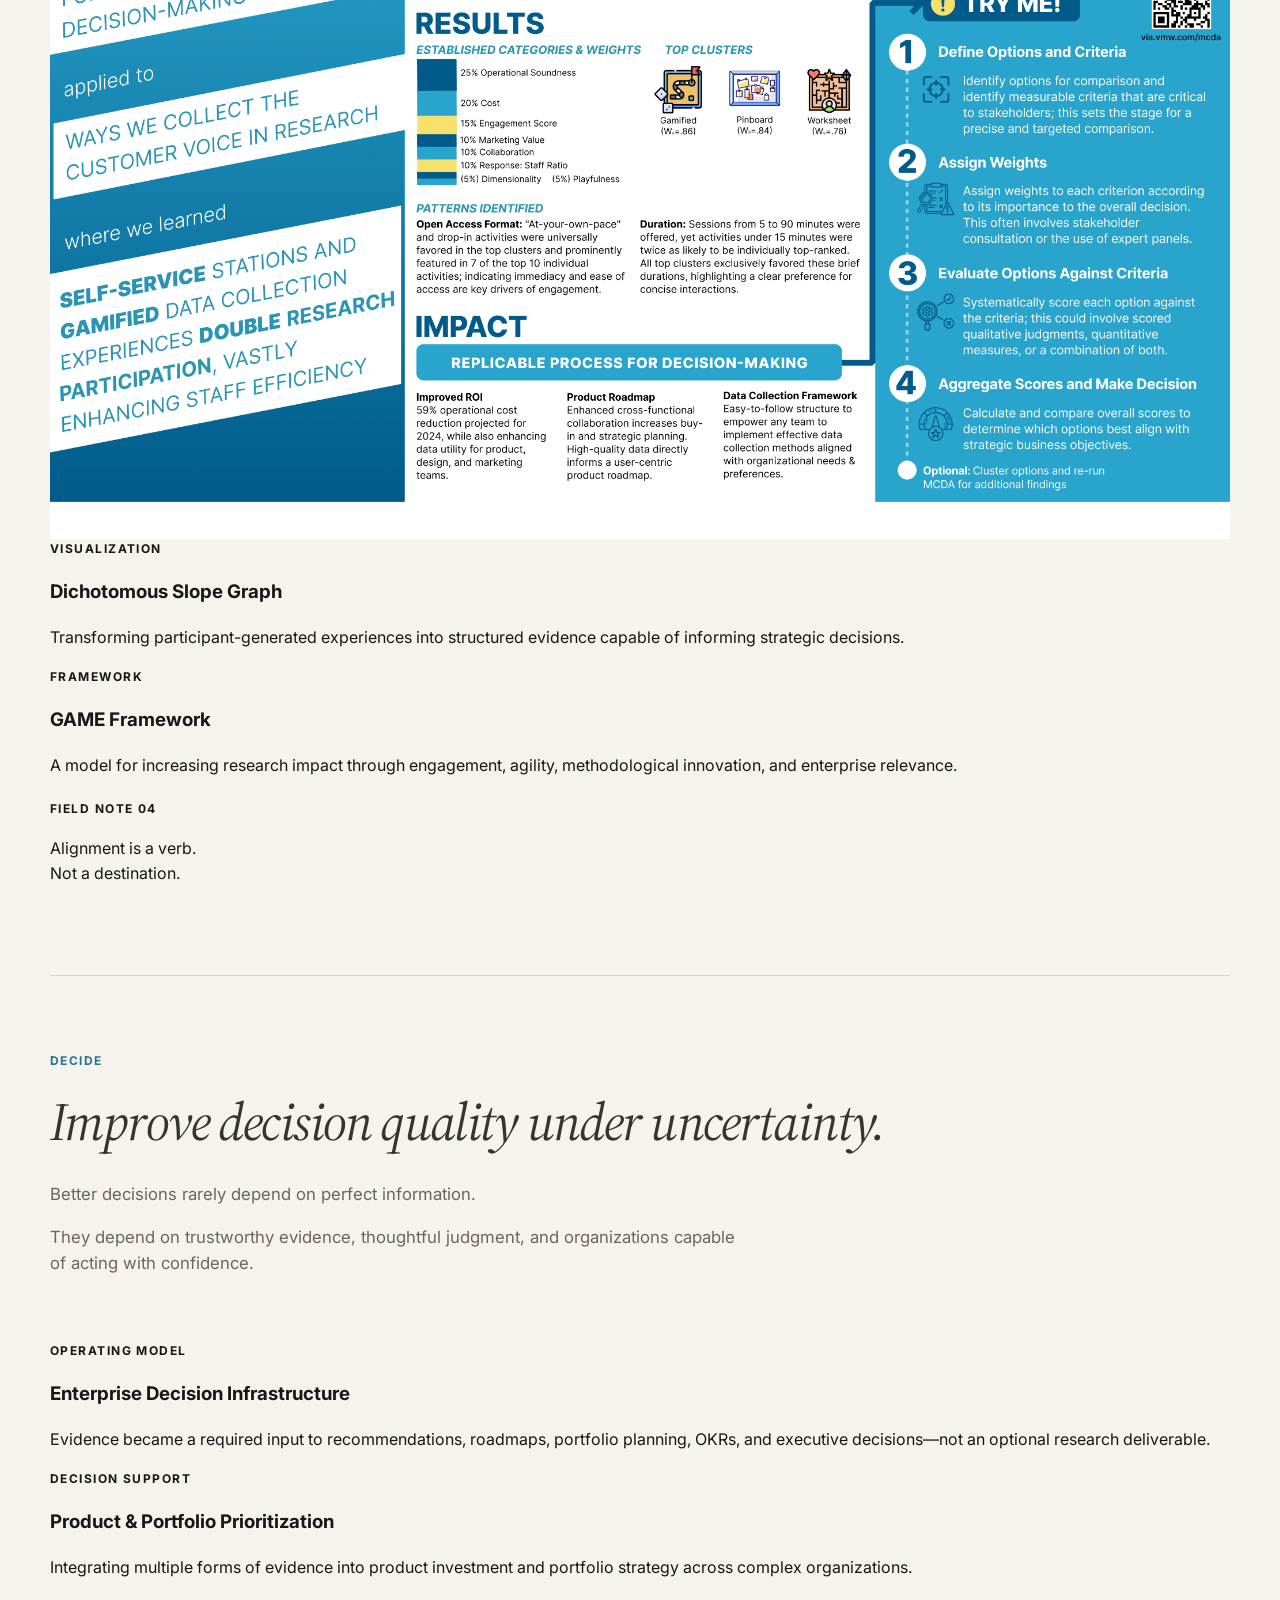
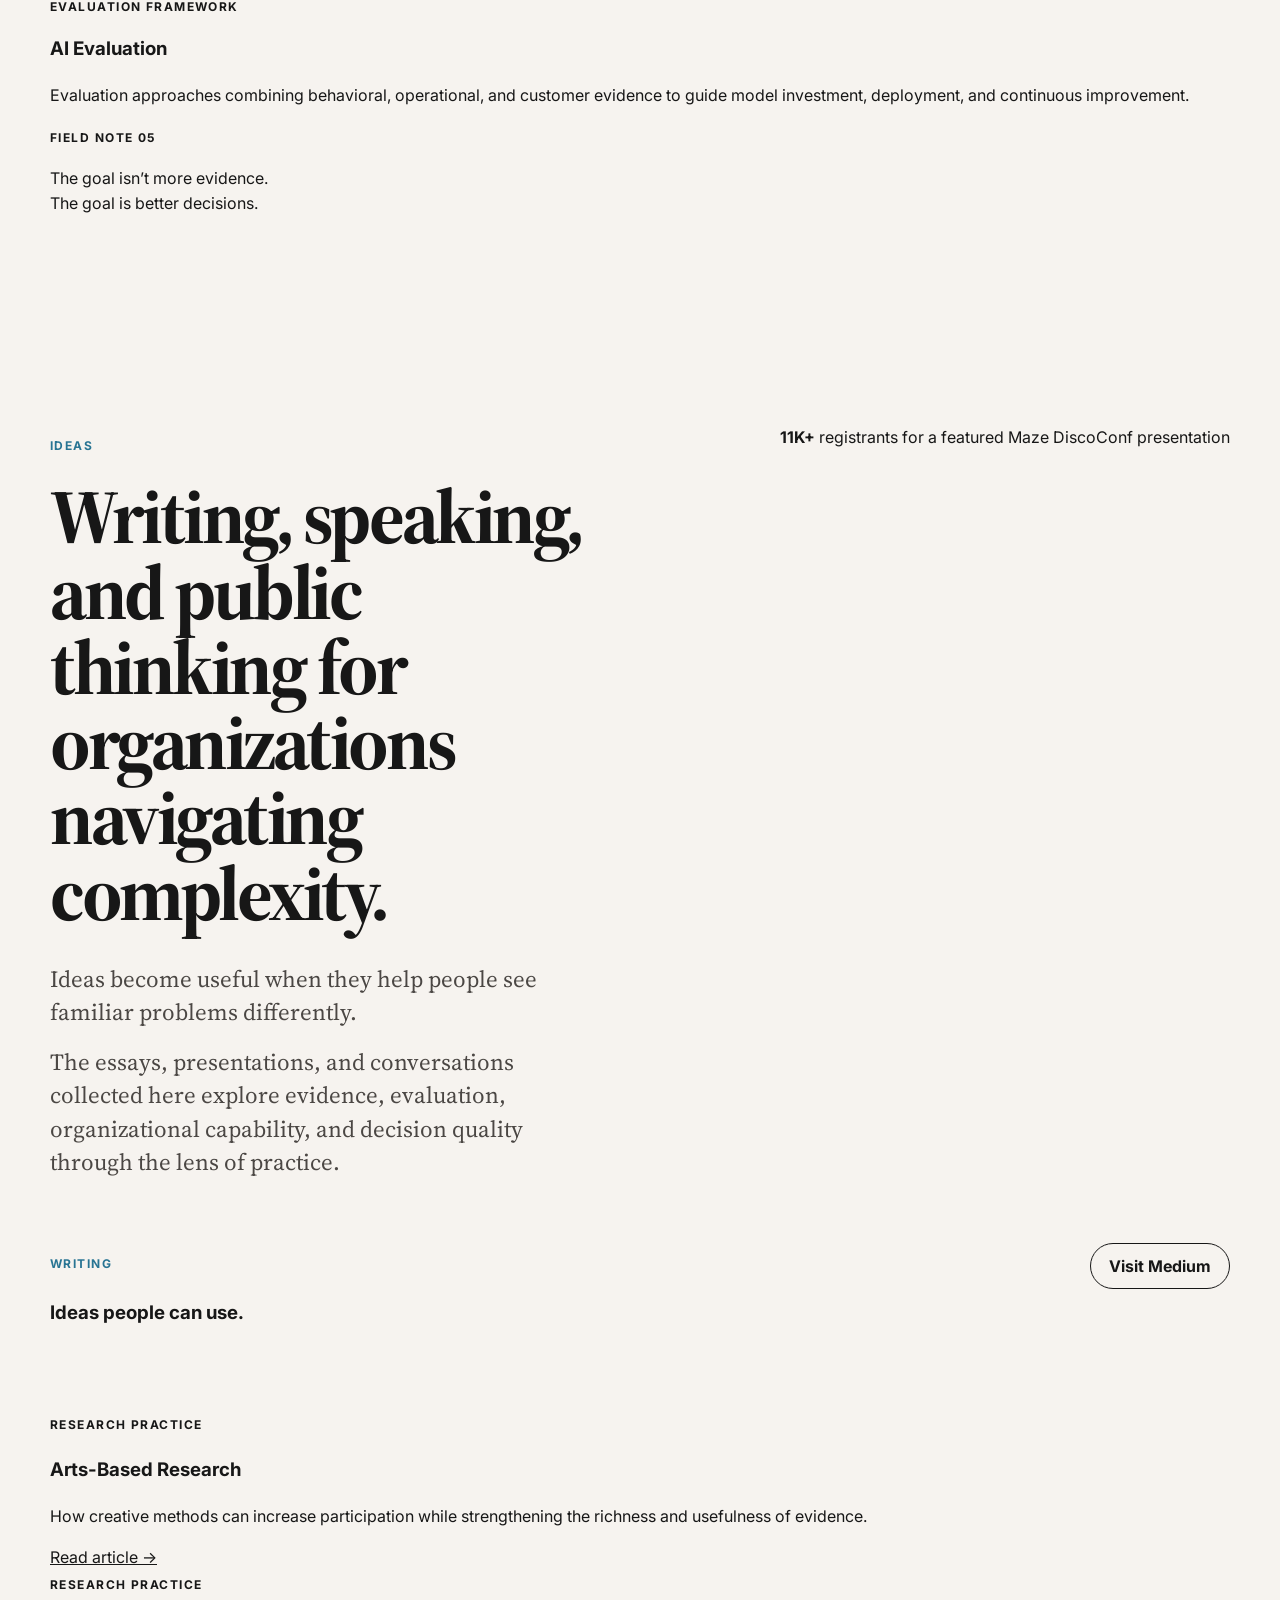
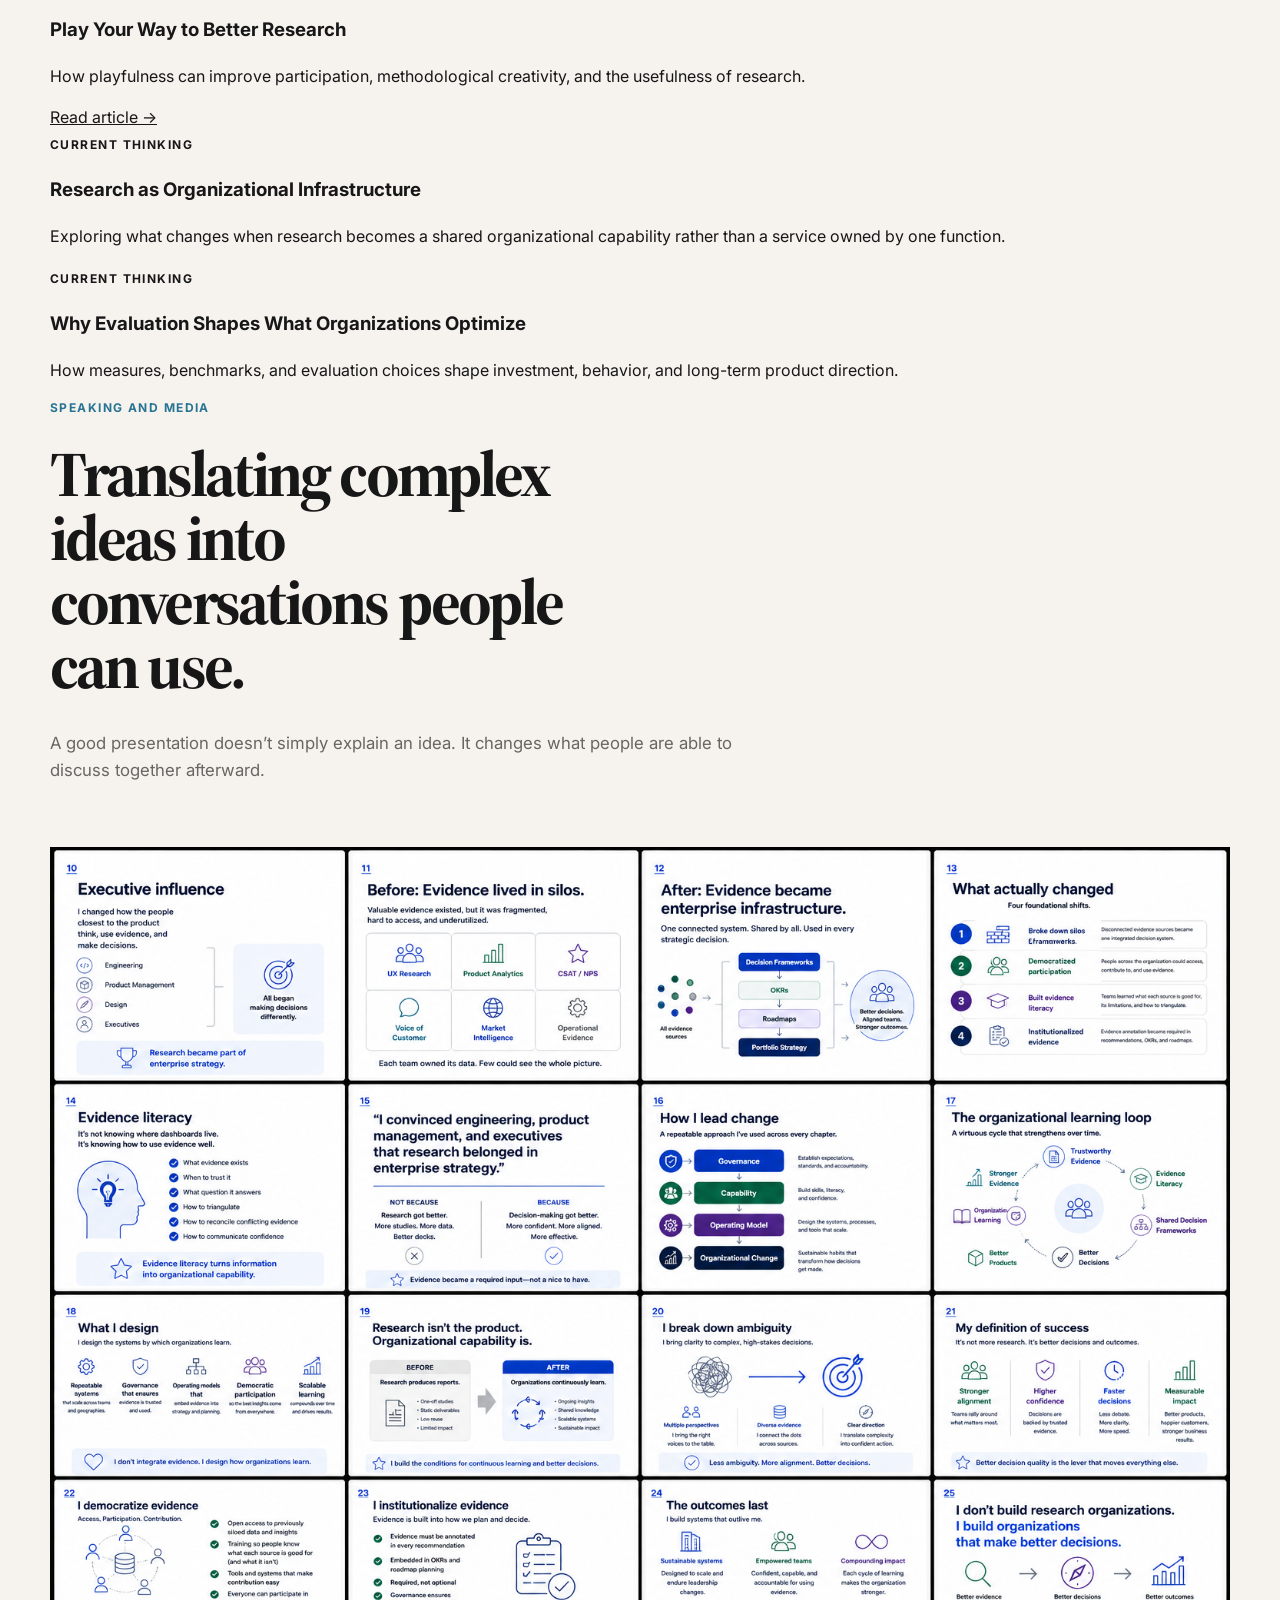
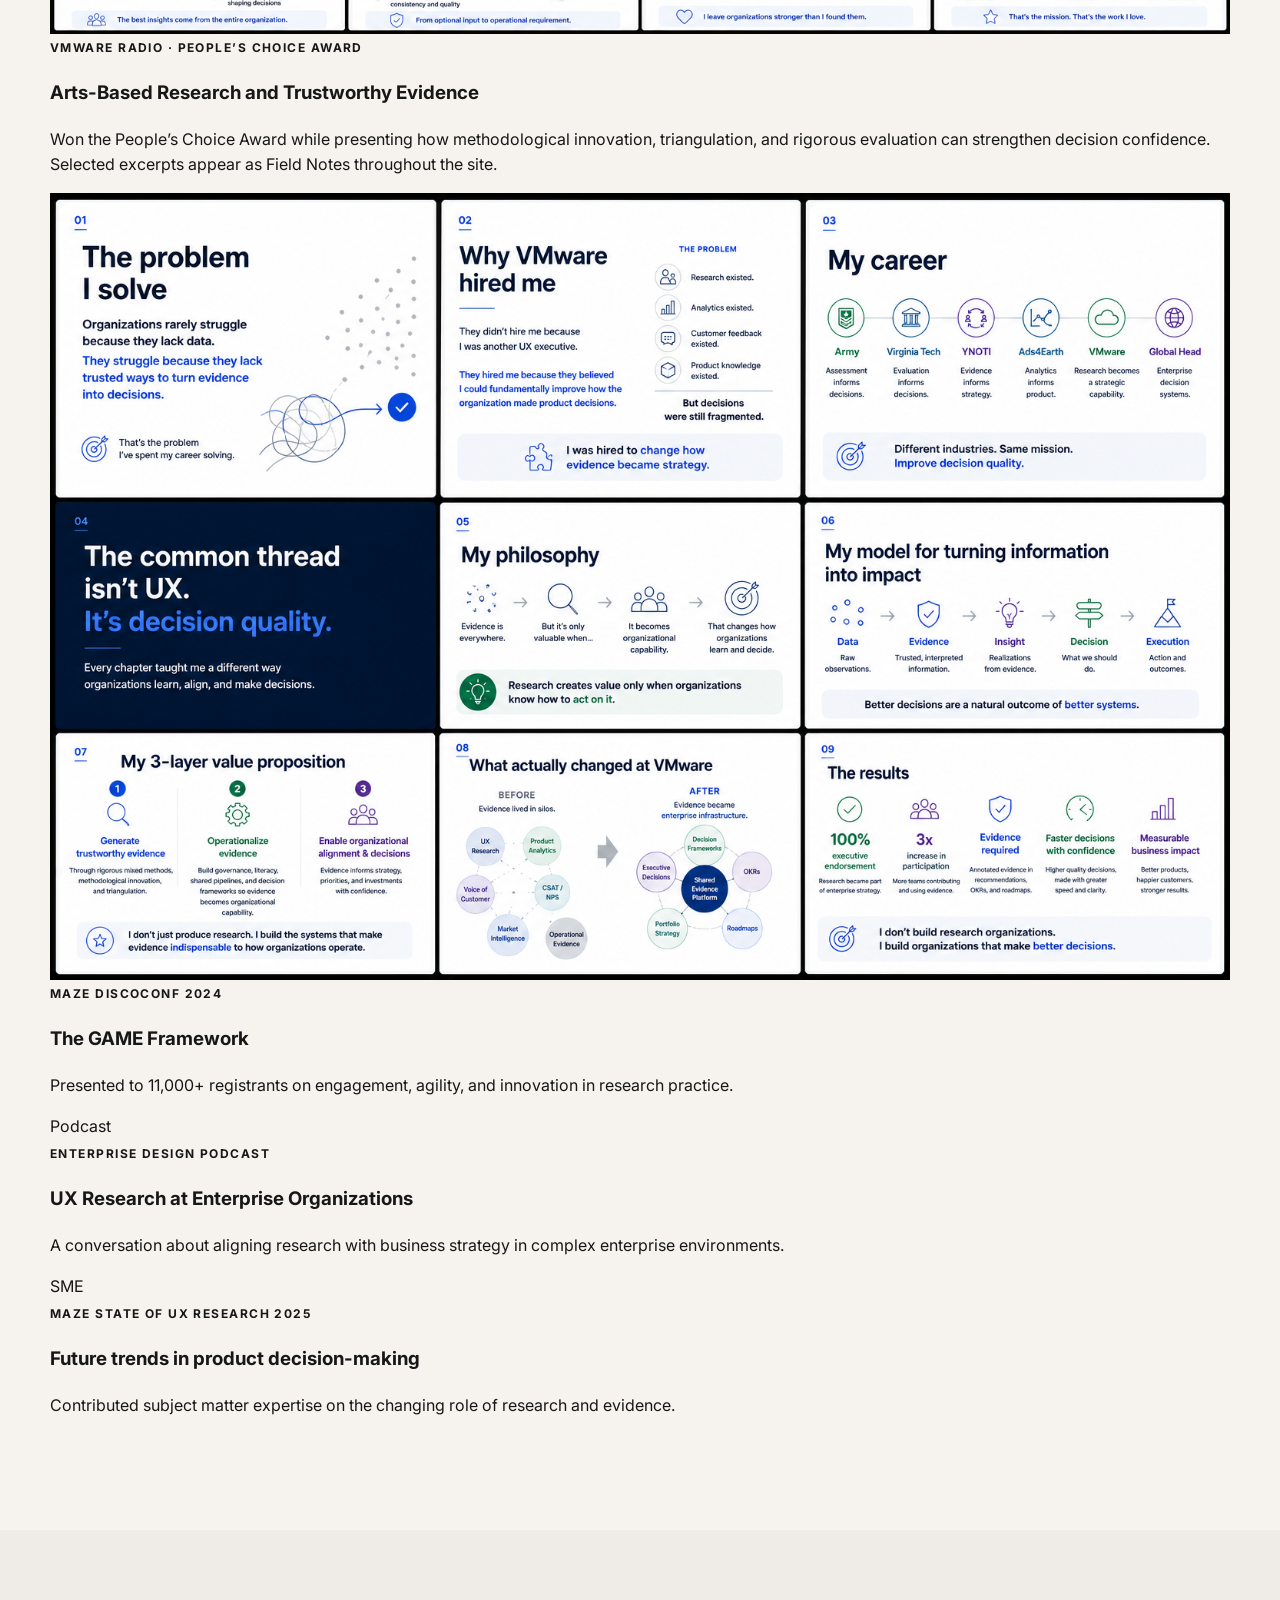
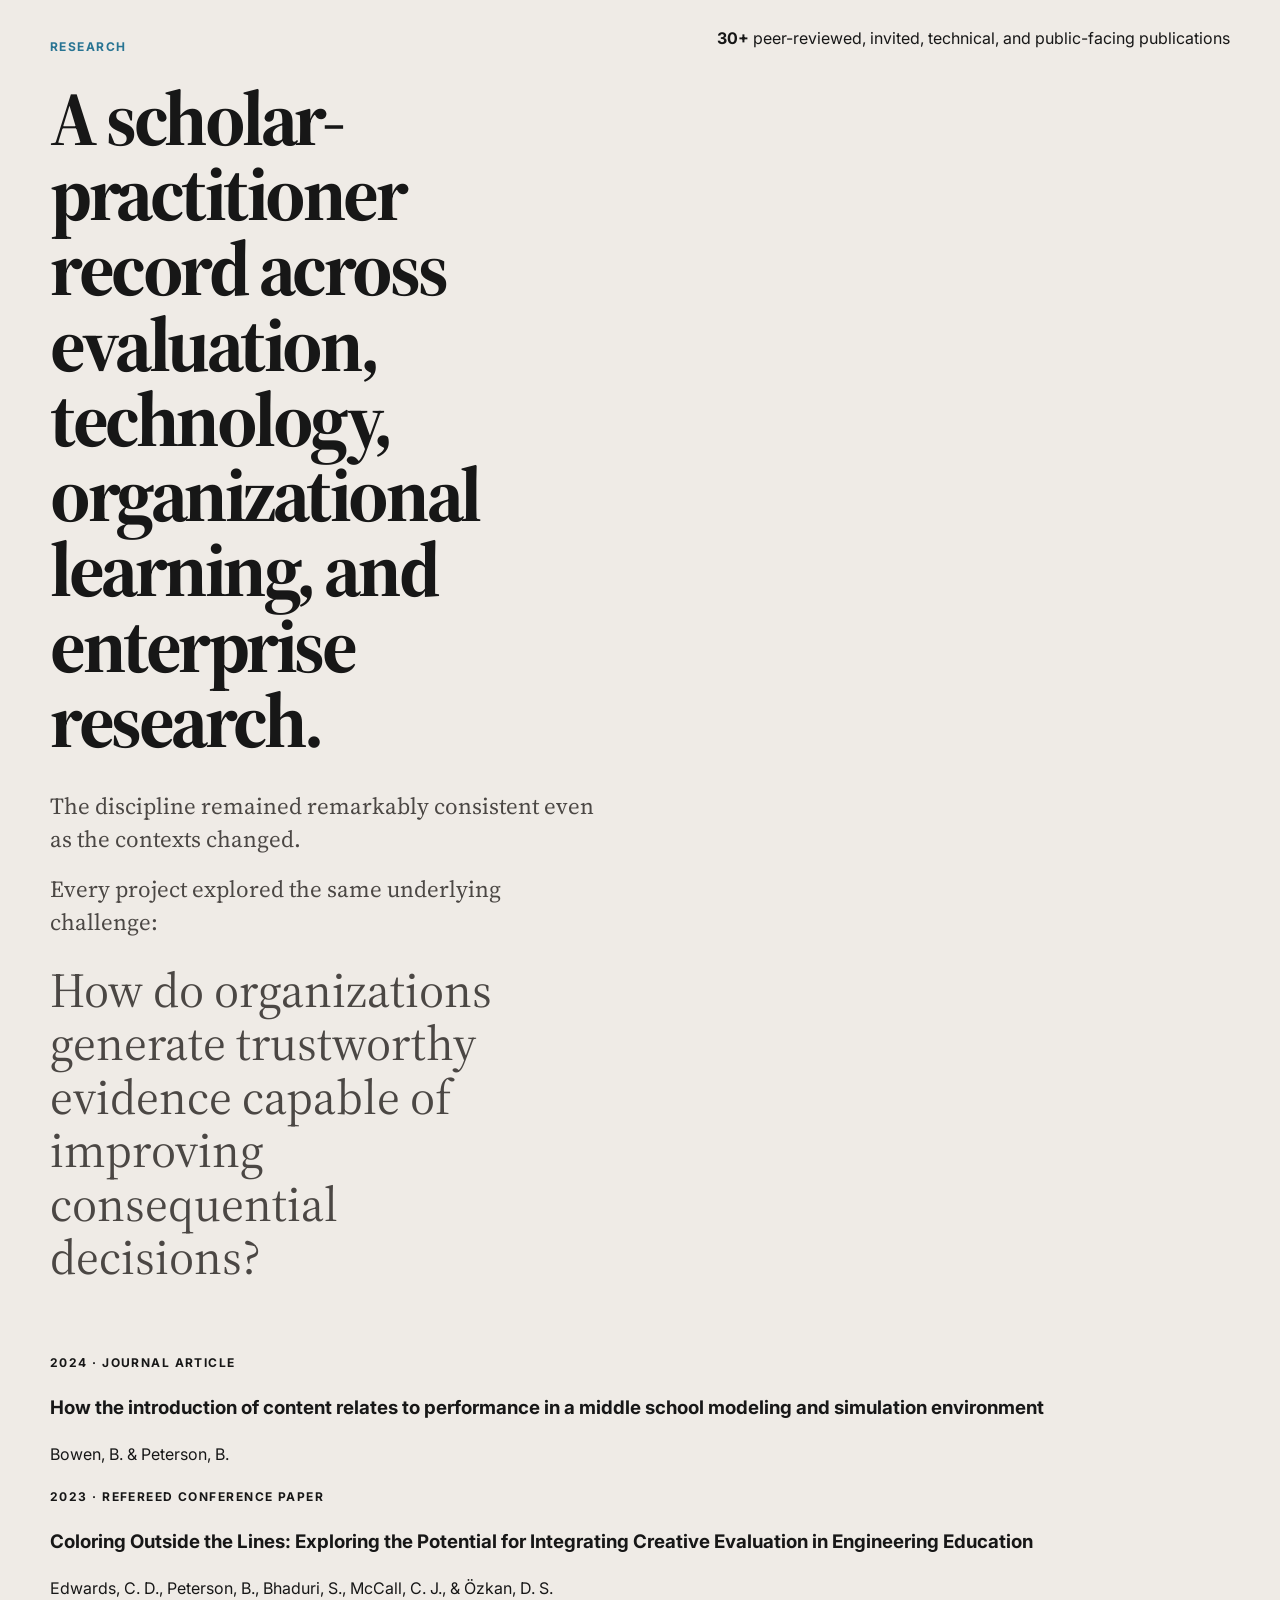
==== commit 7cb5f991: "blue recovery" ====
--- a/index.html
+++ b/index.html
@@ -9,7 +9,6 @@
 <link href="https://fonts.googleapis.com" rel="preconnect"/>
 <link crossorigin="" href="https://fonts.gstatic.com" rel="preconnect"/>
 <link href="https://fonts.googleapis.com/css2?family=Caveat:wght@500;600;700&amp;family=Inter:wght@400;500;600;700&amp;family=Patrick+Hand&amp;family=Shadows+Into+Light&amp;family=Source+Serif+4:ital,opsz,wght@0,8..60,400;0,8..60,500;0,8..60,650;1,8..60,400;1,8..60,500;1,8..60,650&amp;display=swap" rel="stylesheet"/>
-
 <style id="site-styles">
 /* Portfolio baseline and layout primitives */
 
@@ -1074,6 +1073,109 @@
 }
 
 
+
+
+/* v0.55 — restore approved visual language omitted during consolidation */
+
+/* Blue editorial labels on light backgrounds */
+#home .eyebrow,
+#philosophy .eyebrow,
+#systems .eyebrow,
+#ideas .eyebrow,
+#research .eyebrow {
+  color: #287493 !important;
+}
+
+/* Approved operating-model panel */
+#home .hero-panel {
+  padding: 34px 36px 32px;
+  color: #ffffff;
+  background: #1f1d20;
+  border-radius: 24px;
+}
+
+#home .panel-label {
+  display: block;
+  margin: 0 0 28px;
+  color: rgba(255,255,255,.72);
+  font-family: var(--font-interface);
+  font-size: .75rem;
+  font-weight: 700;
+  line-height: 1.2;
+  letter-spacing: .12em;
+  text-transform: uppercase;
+}
+
+#home .flow {
+  position: relative;
+  display: grid;
+  gap: 24px;
+  margin: 0;
+  padding: 0;
+  list-style: none;
+  counter-reset: none;
+}
+
+#home .flow::before {
+  content: "";
+  position: absolute;
+  z-index: 0;
+  left: 20px;
+  top: 20px;
+  bottom: 20px;
+  width: 2px;
+  background: #287493;
+  opacity: .9;
+}
+
+#home .flow li {
+  position: relative;
+  z-index: 1;
+  display: grid;
+  grid-template-columns: 42px minmax(0, 1fr);
+  gap: 18px;
+  align-items: center;
+  margin: 0;
+  padding: 0;
+}
+
+#home .flow li::marker {
+  content: "";
+}
+
+#home .flow li > span {
+  position: relative;
+  z-index: 2;
+  display: grid;
+  place-items: center;
+  width: 42px;
+  height: 42px;
+  padding: 0;
+  color: #287493;
+  background: #1f1d20;
+  border: 1.5px solid #287493;
+  border-radius: 50%;
+  font-family: var(--font-interface);
+  font-size: .75rem;
+  font-weight: 500;
+  line-height: 1;
+}
+
+#home .flow li > strong {
+  color: #ffffff;
+  font-family: var(--font-interface);
+  font-size: clamp(1.08rem, 1.45vw, 1.34rem);
+  font-weight: 700;
+  line-height: 1.18;
+  letter-spacing: -.025em;
+}
+
+/* Keep the restored panel readable on smaller screens */
+@media (max-width: 980px) {
+  #home .hero-panel {
+    max-width: 620px;
+  }
+}
 </style></head>
 <body>
 <a class="skip-link" href="#main">Skip to content</a>
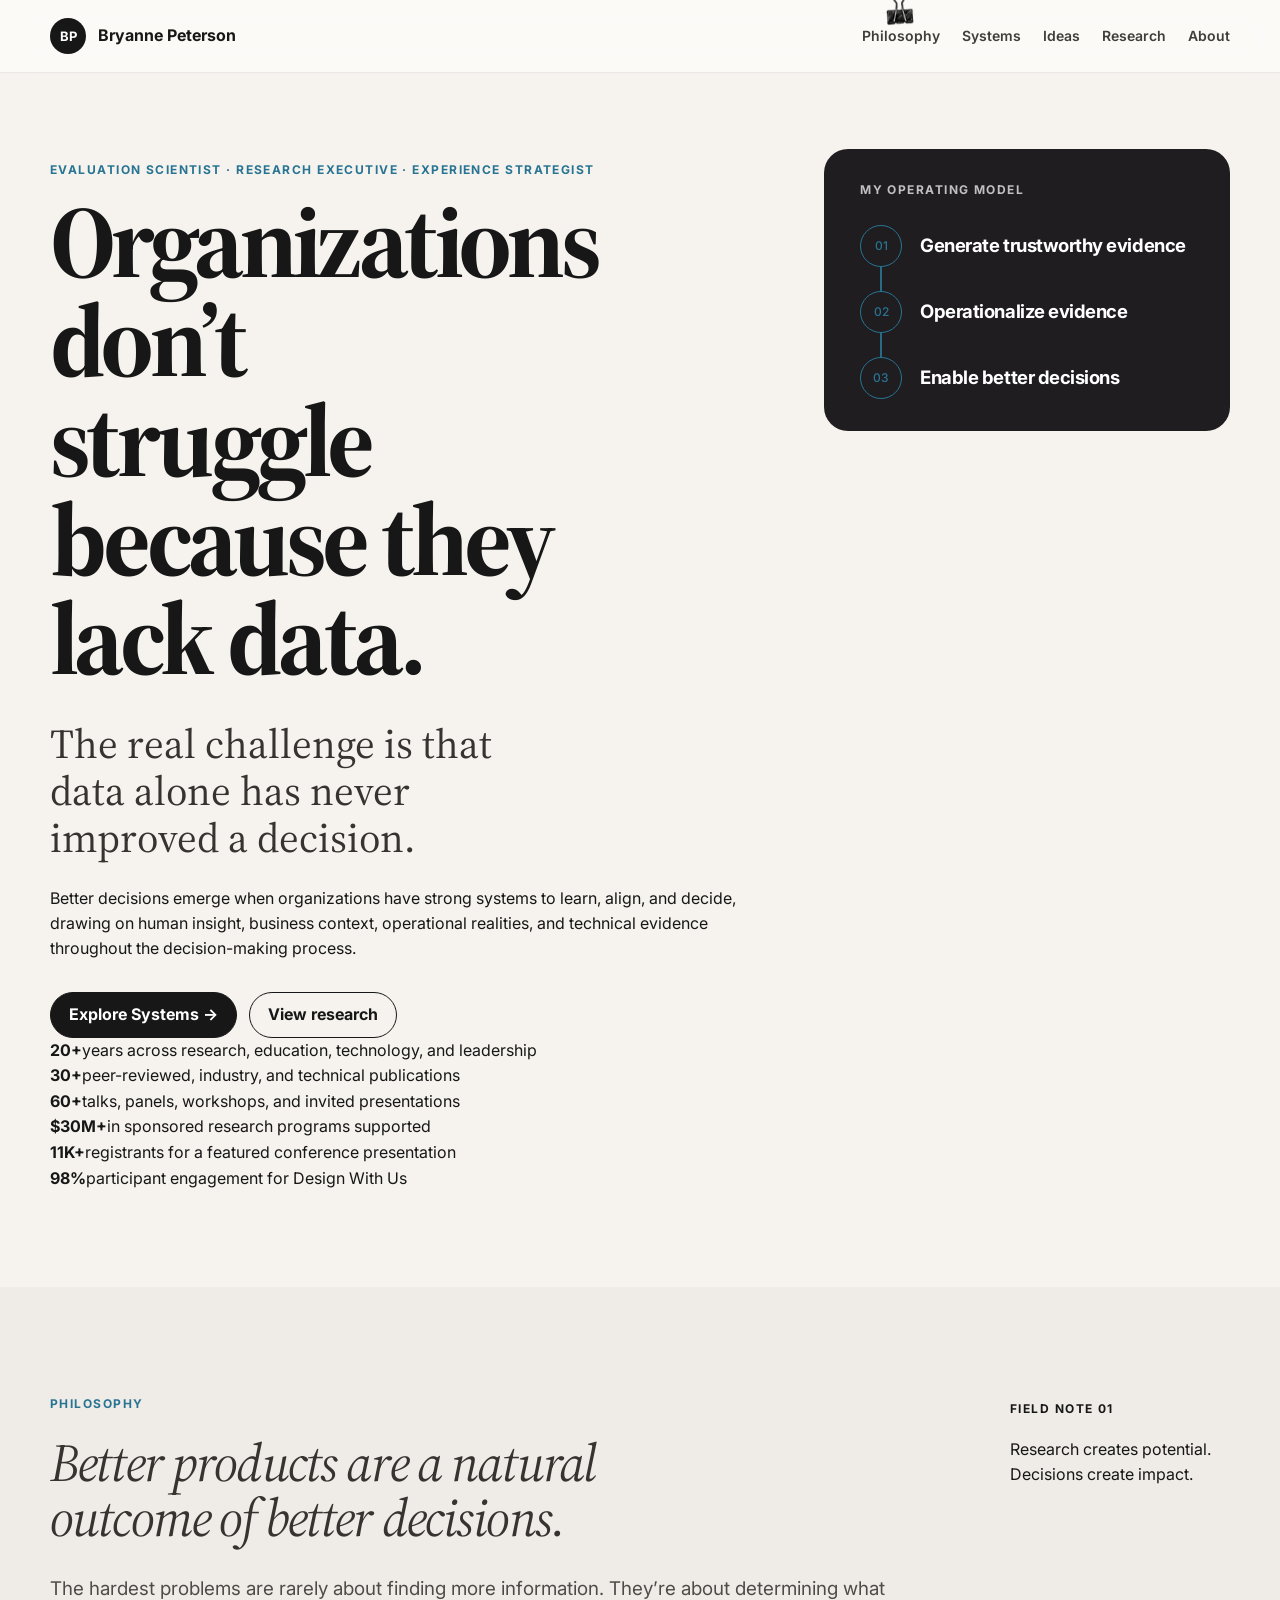
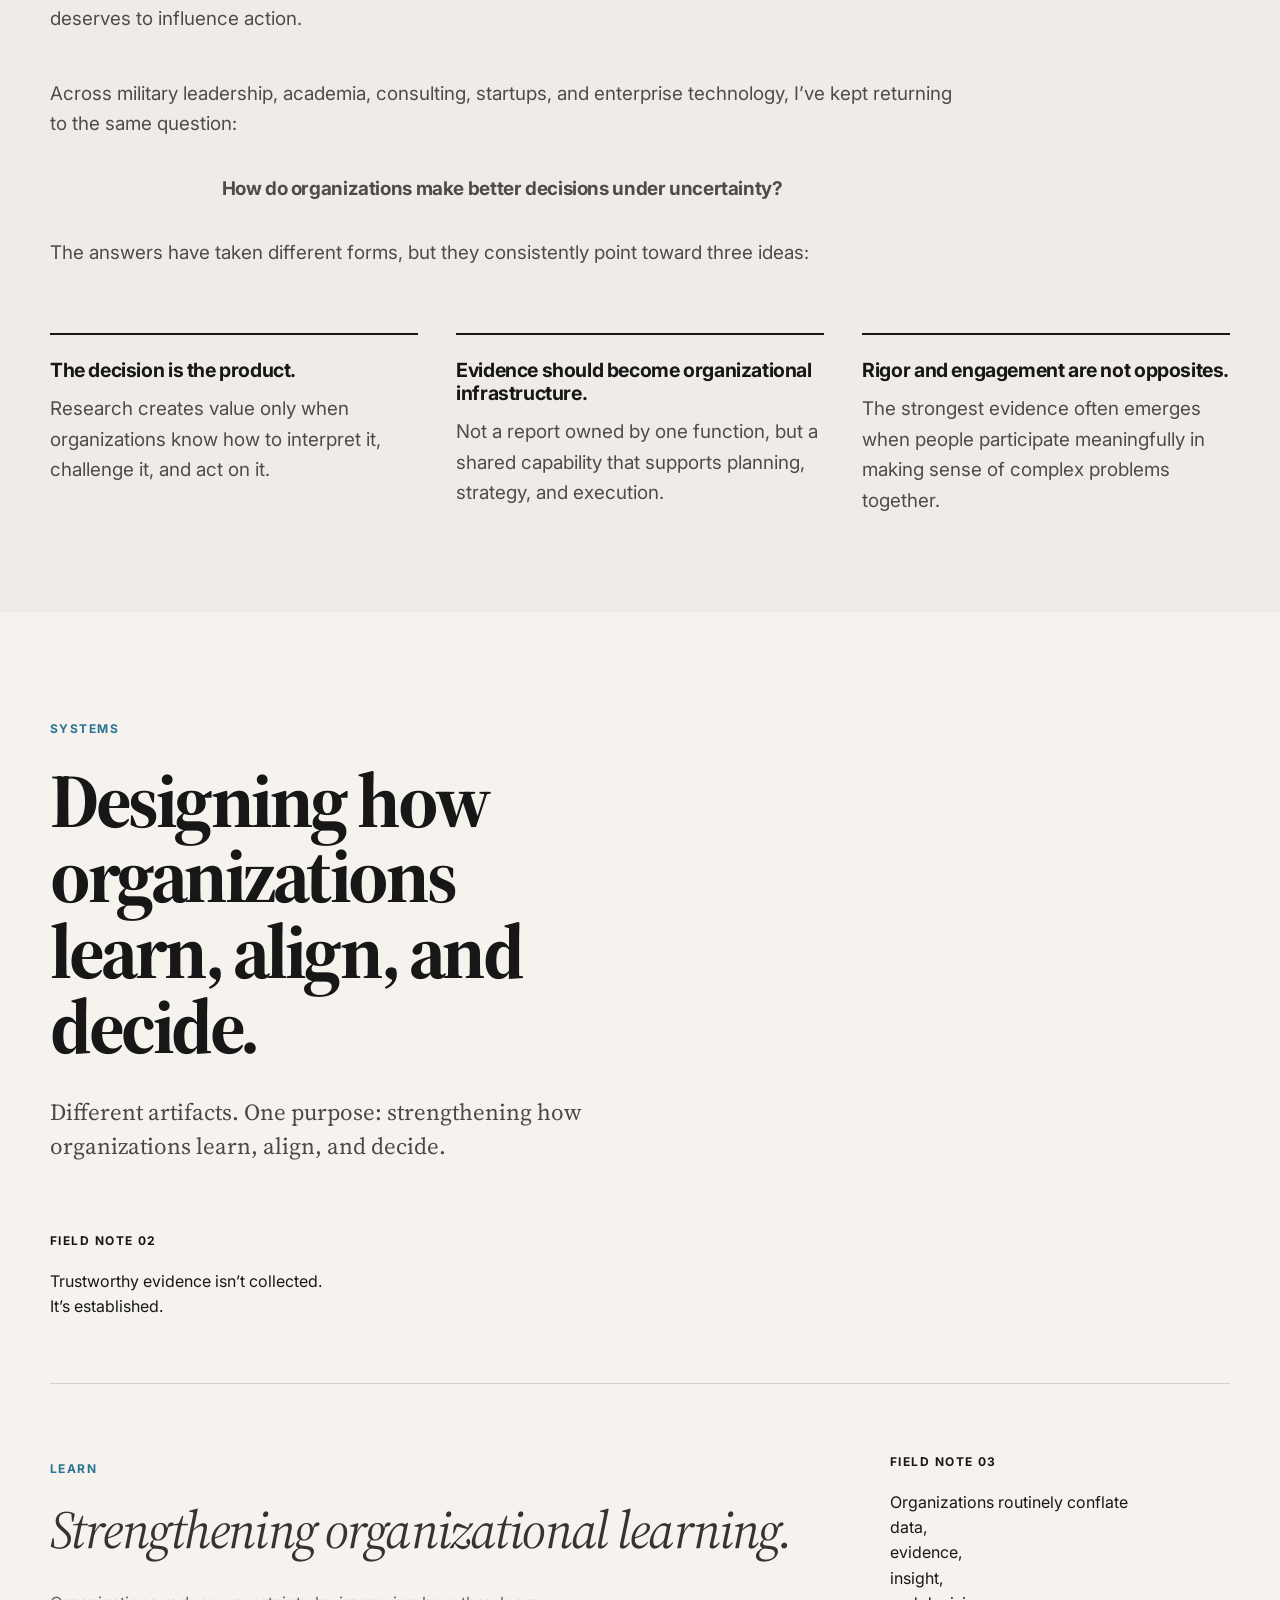
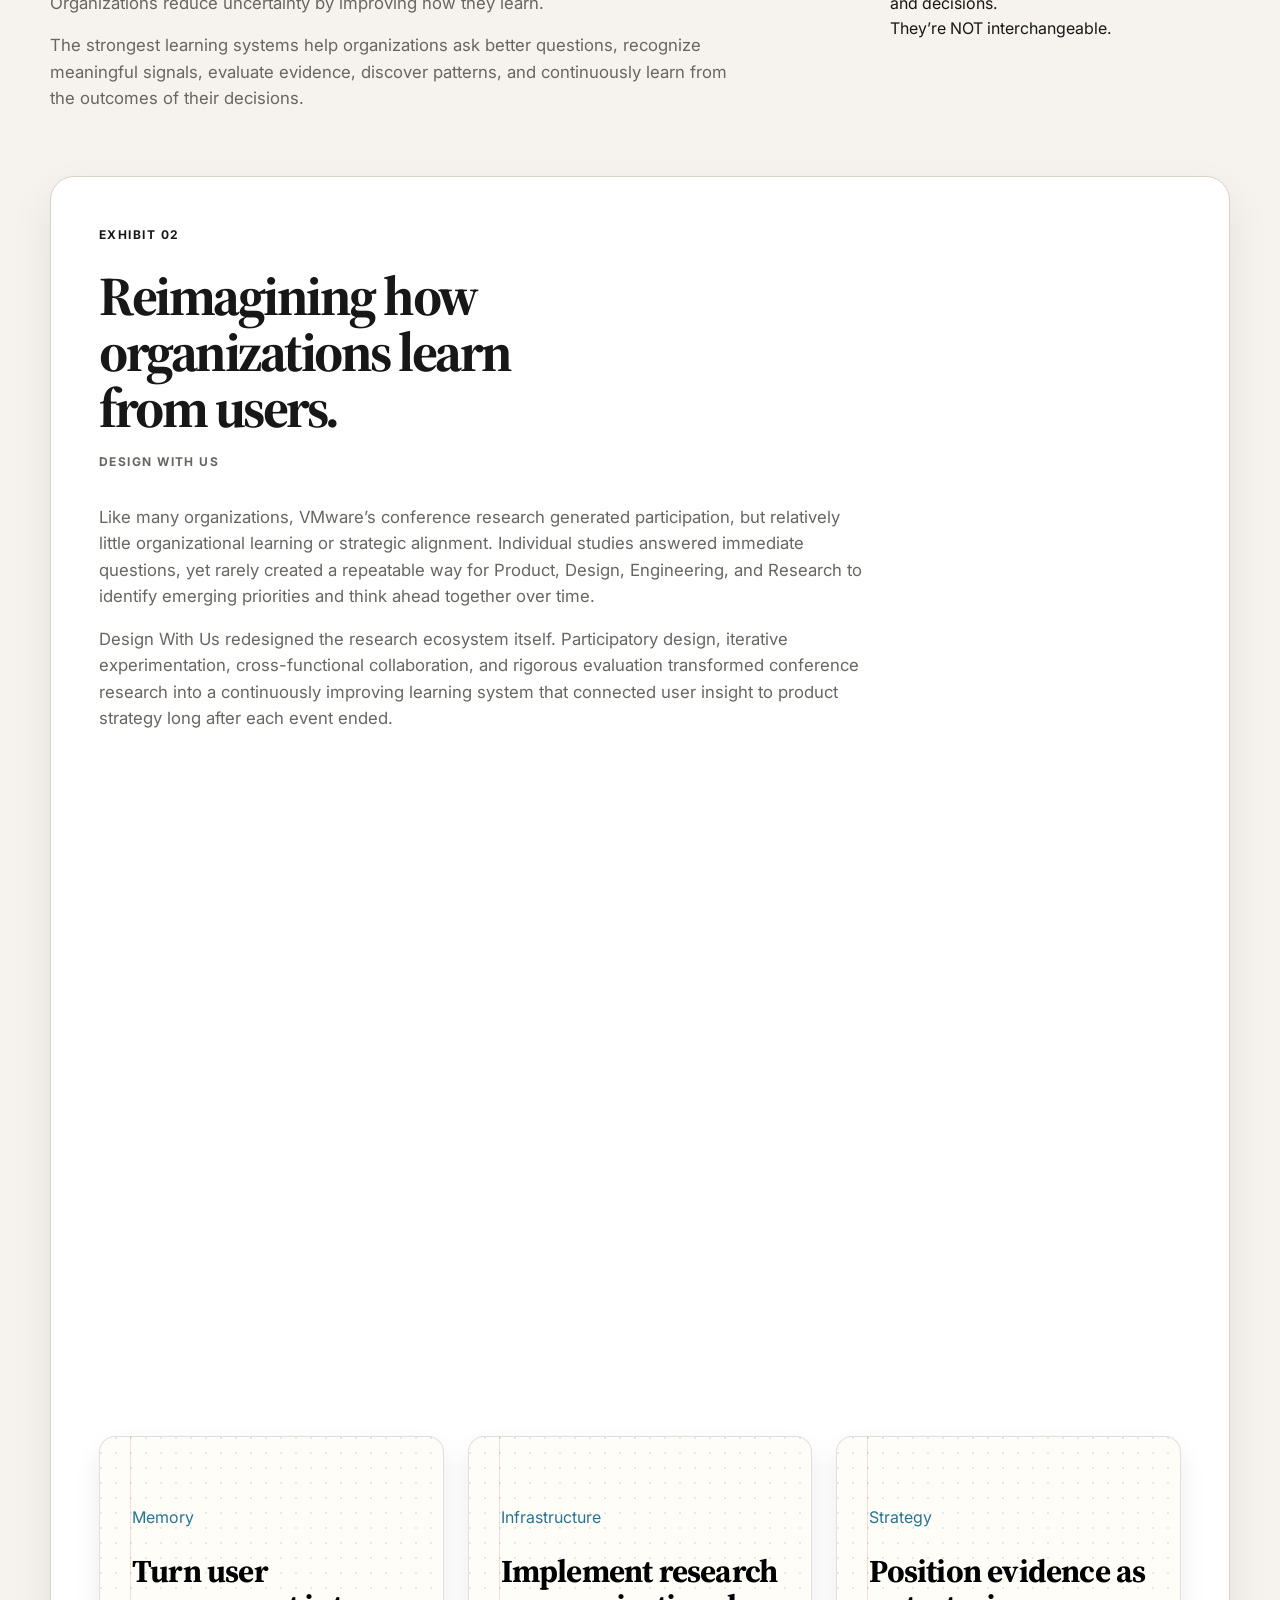
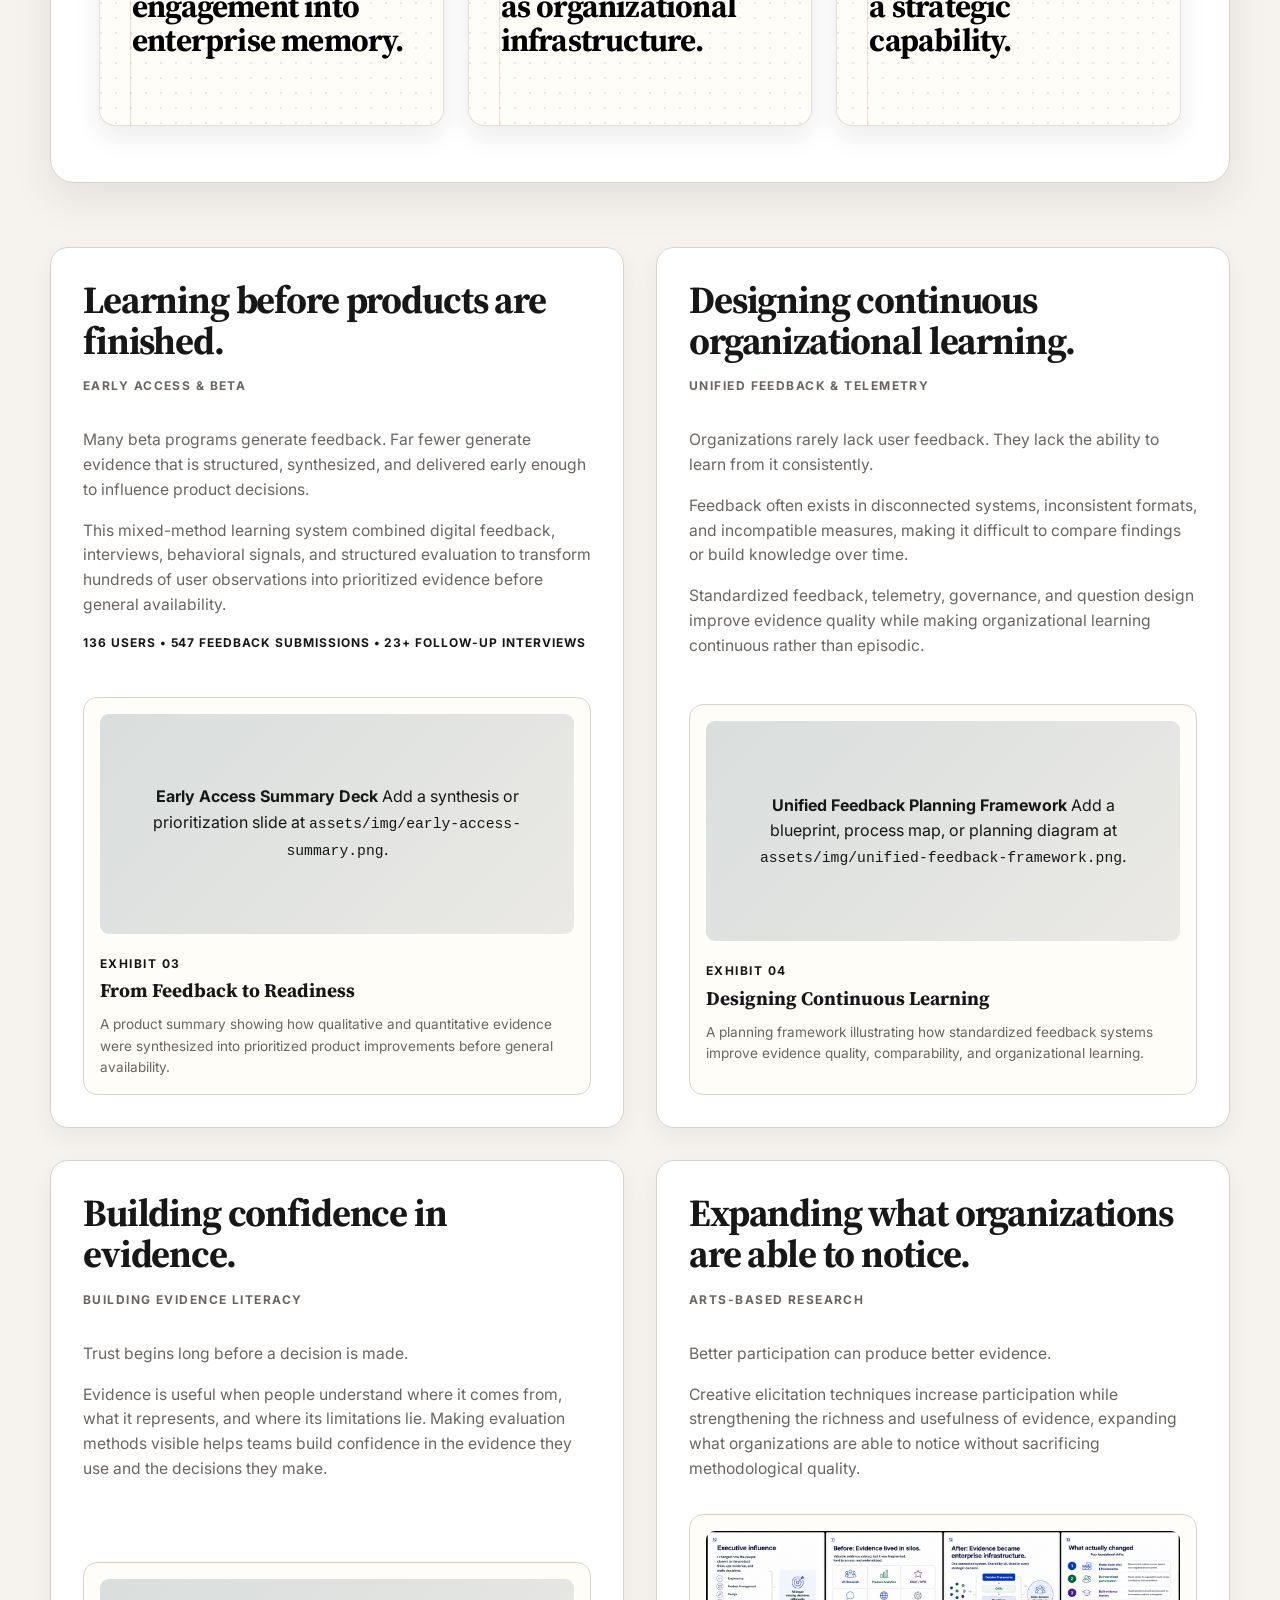
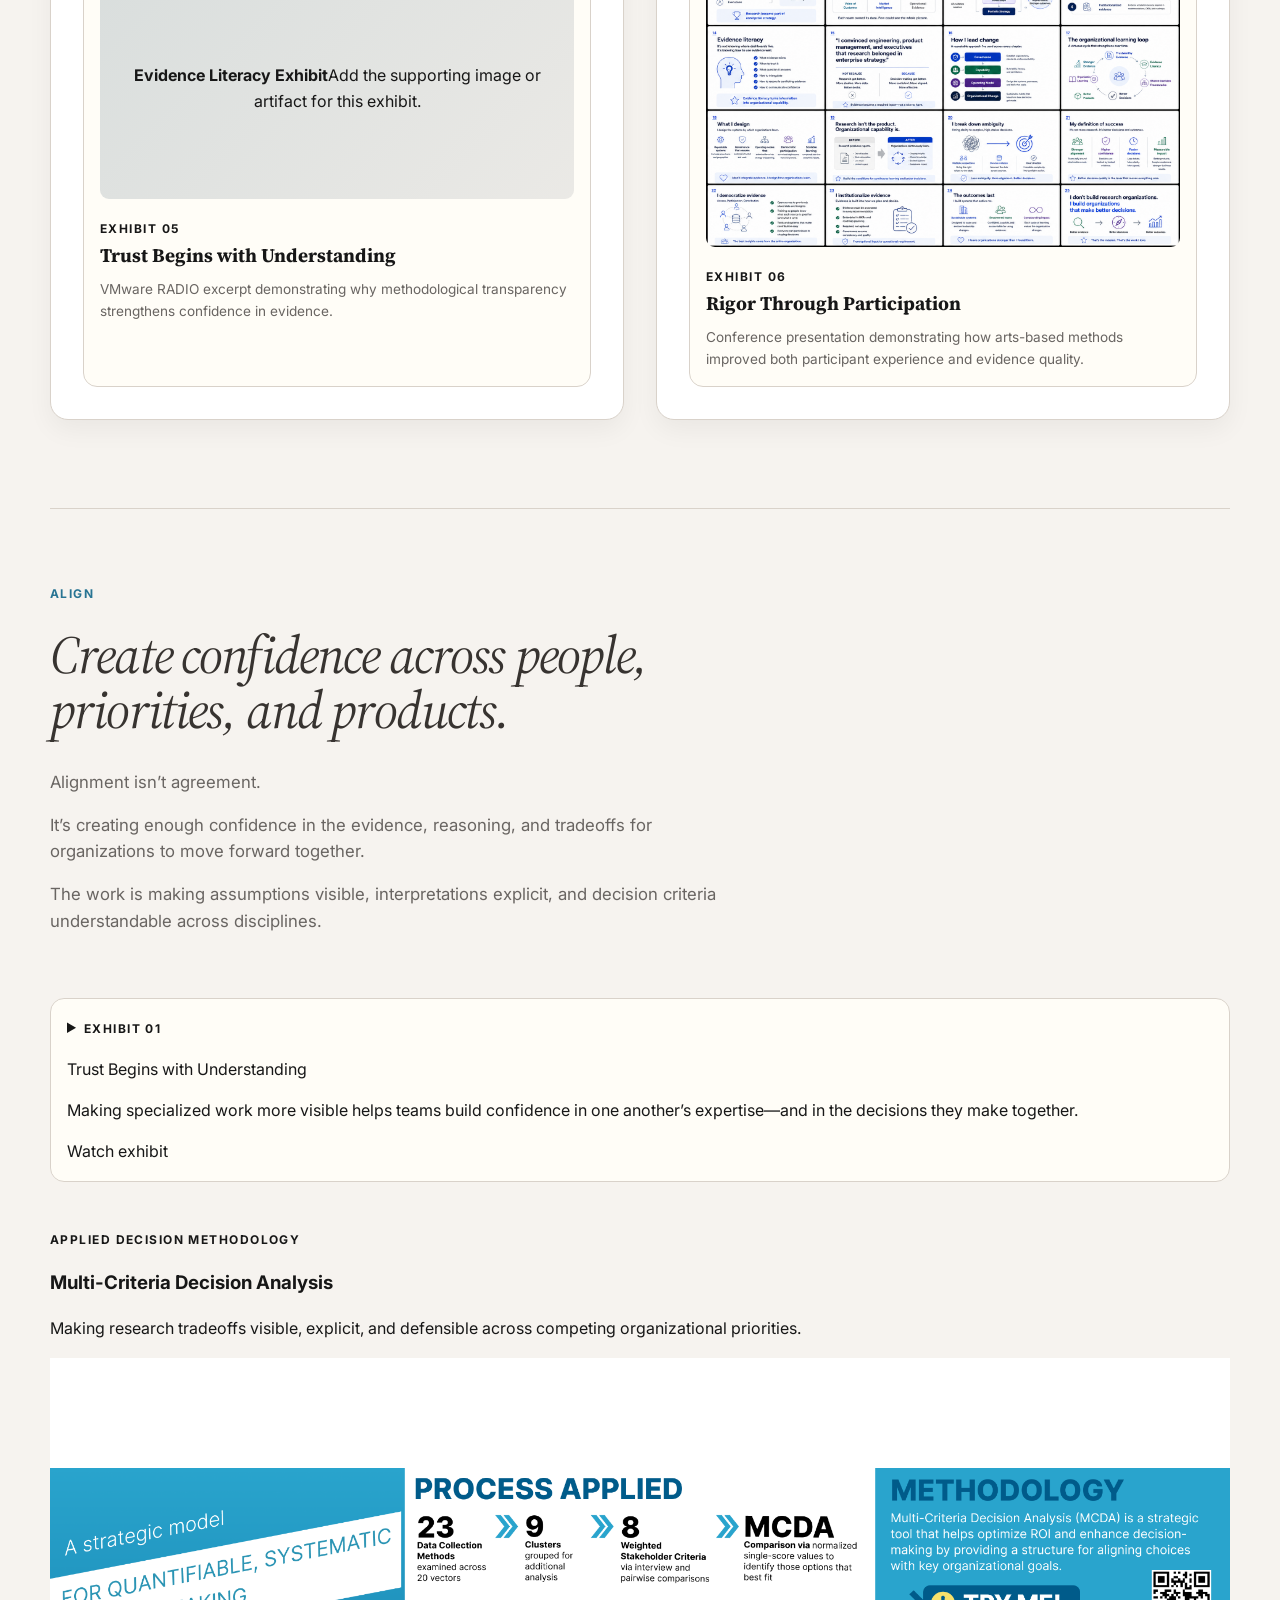
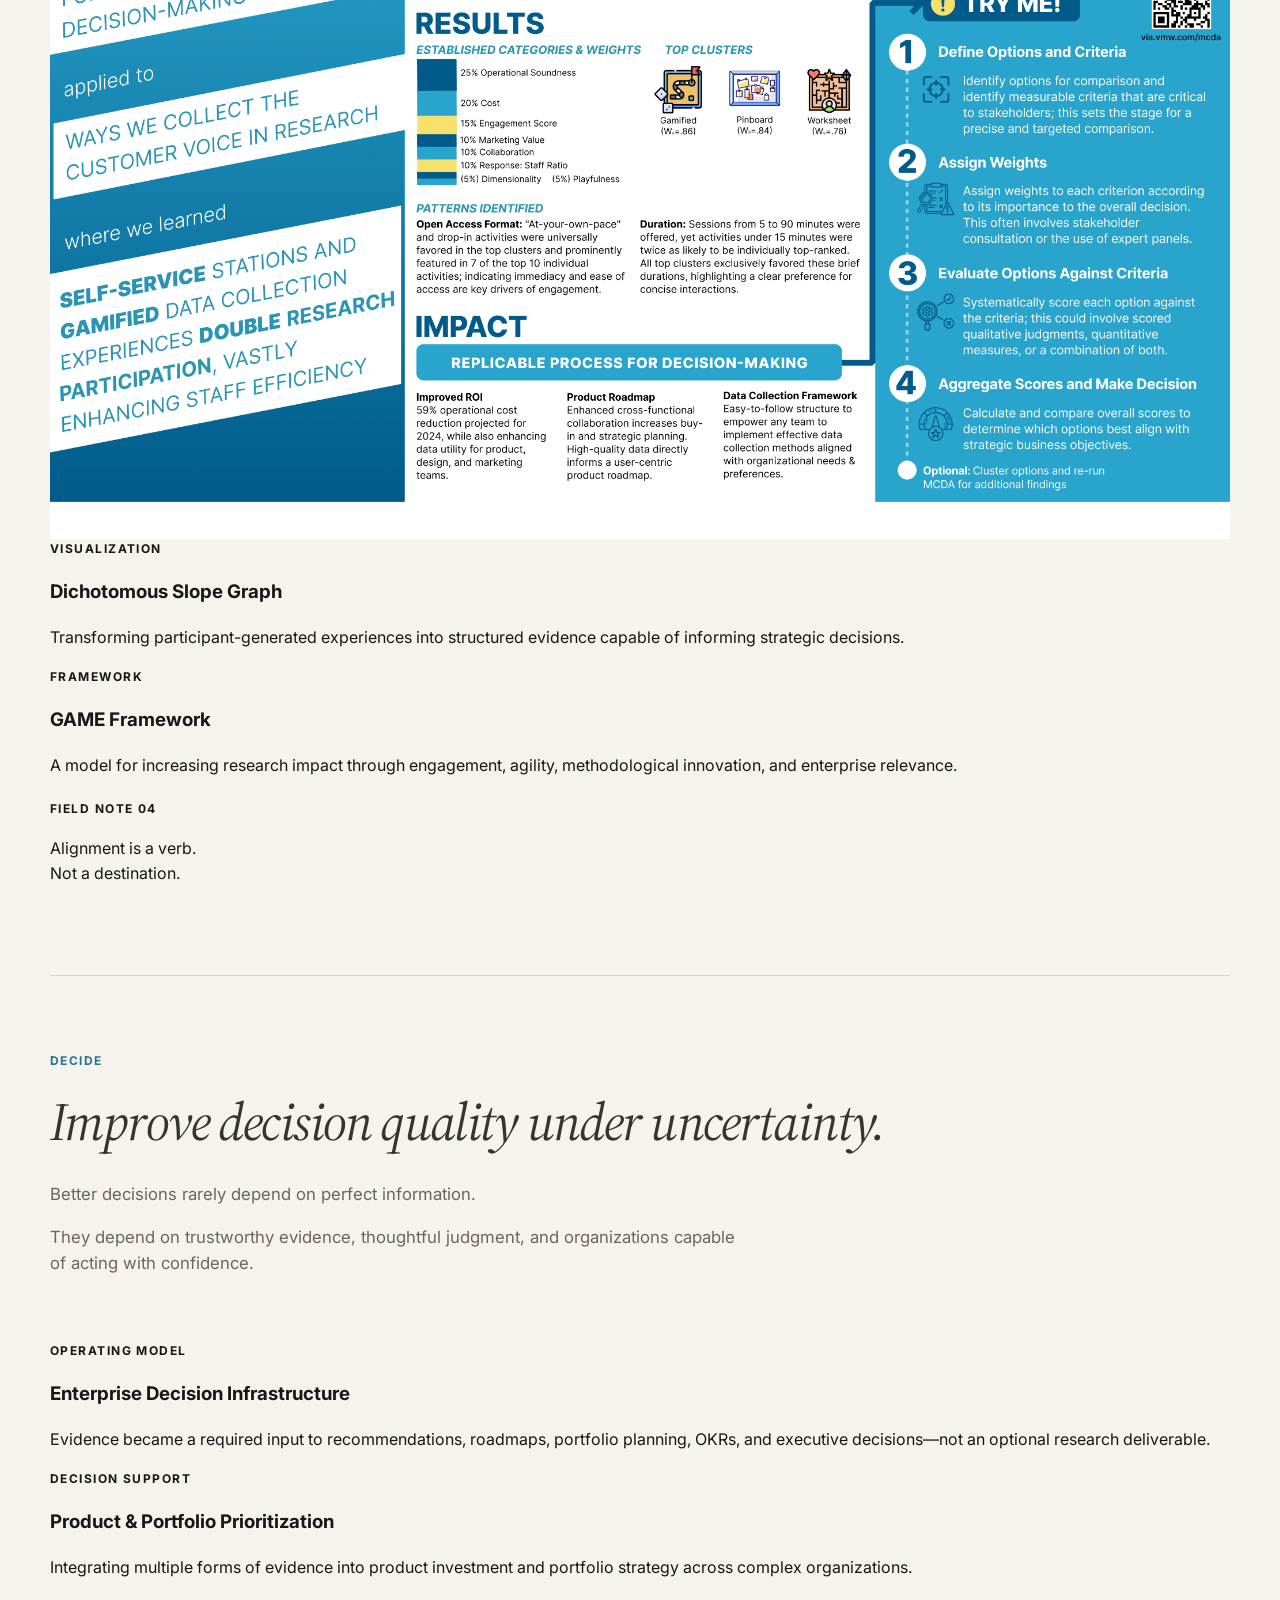
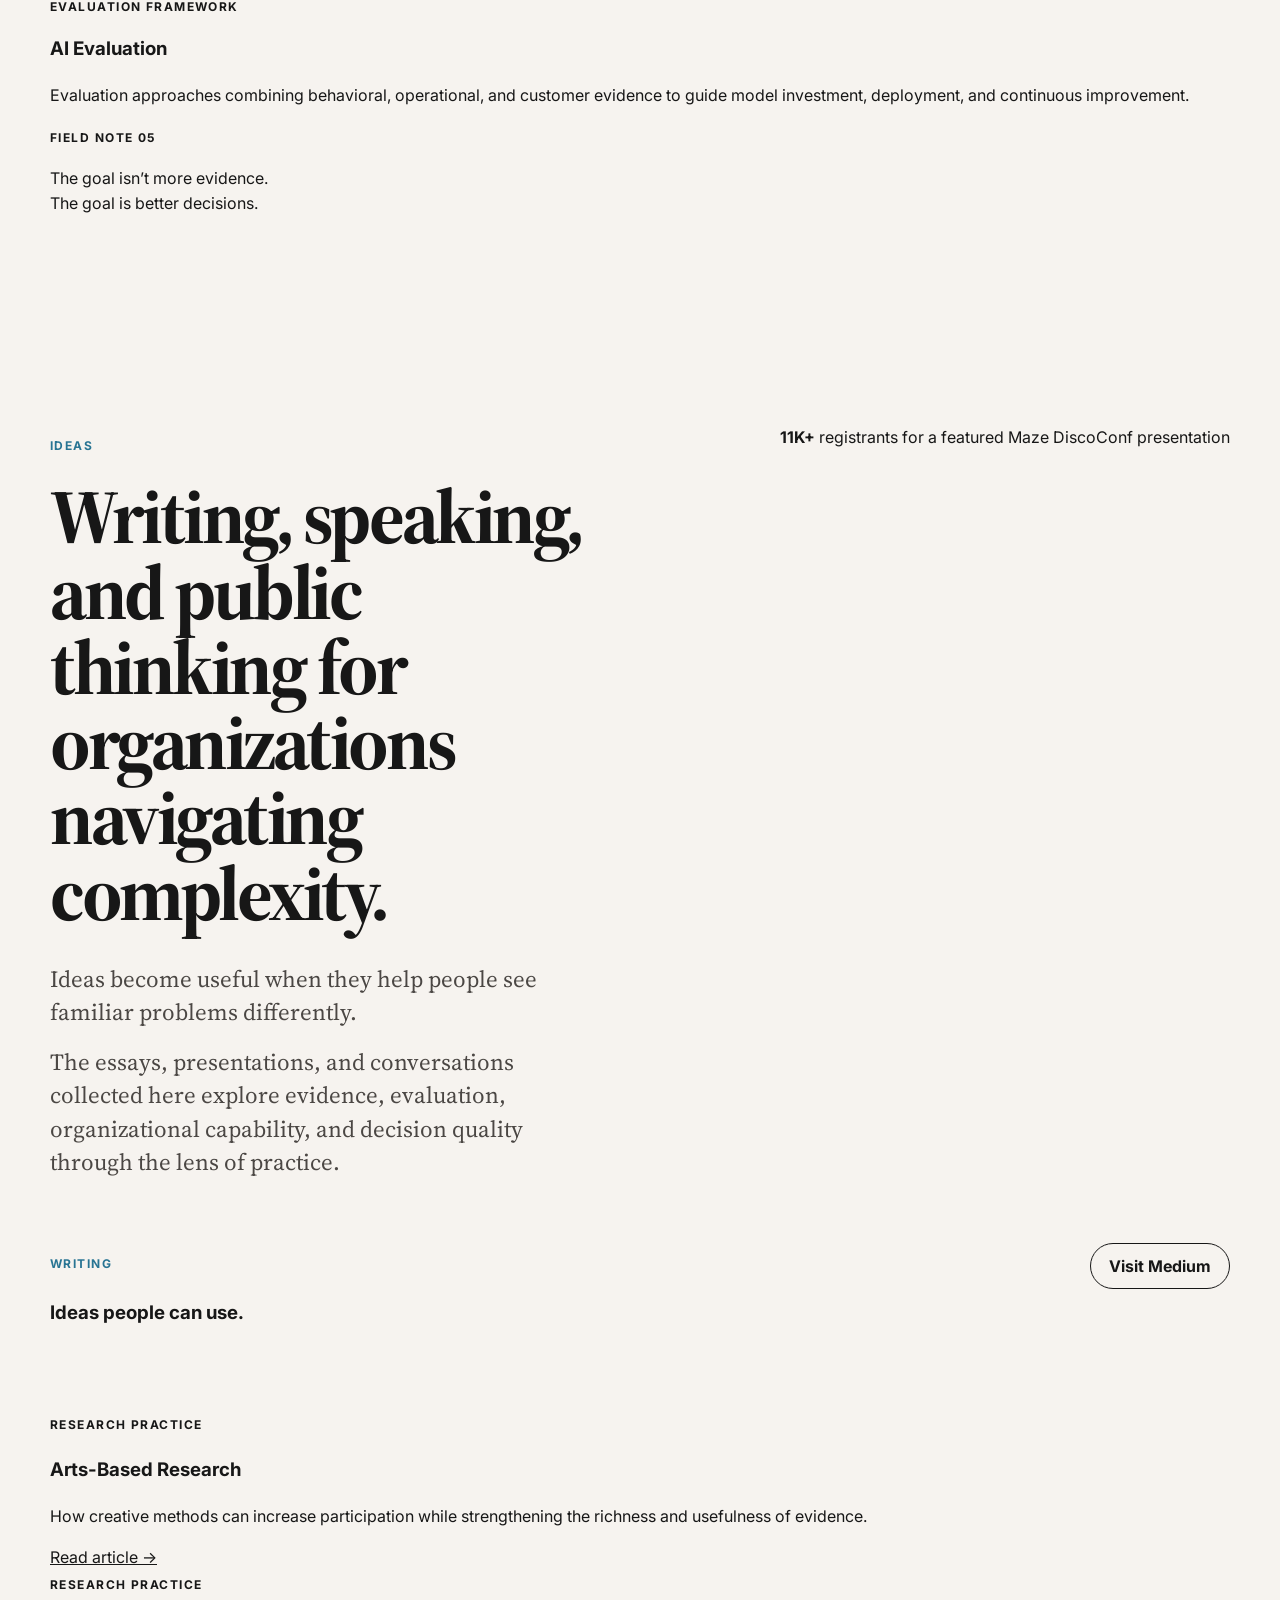
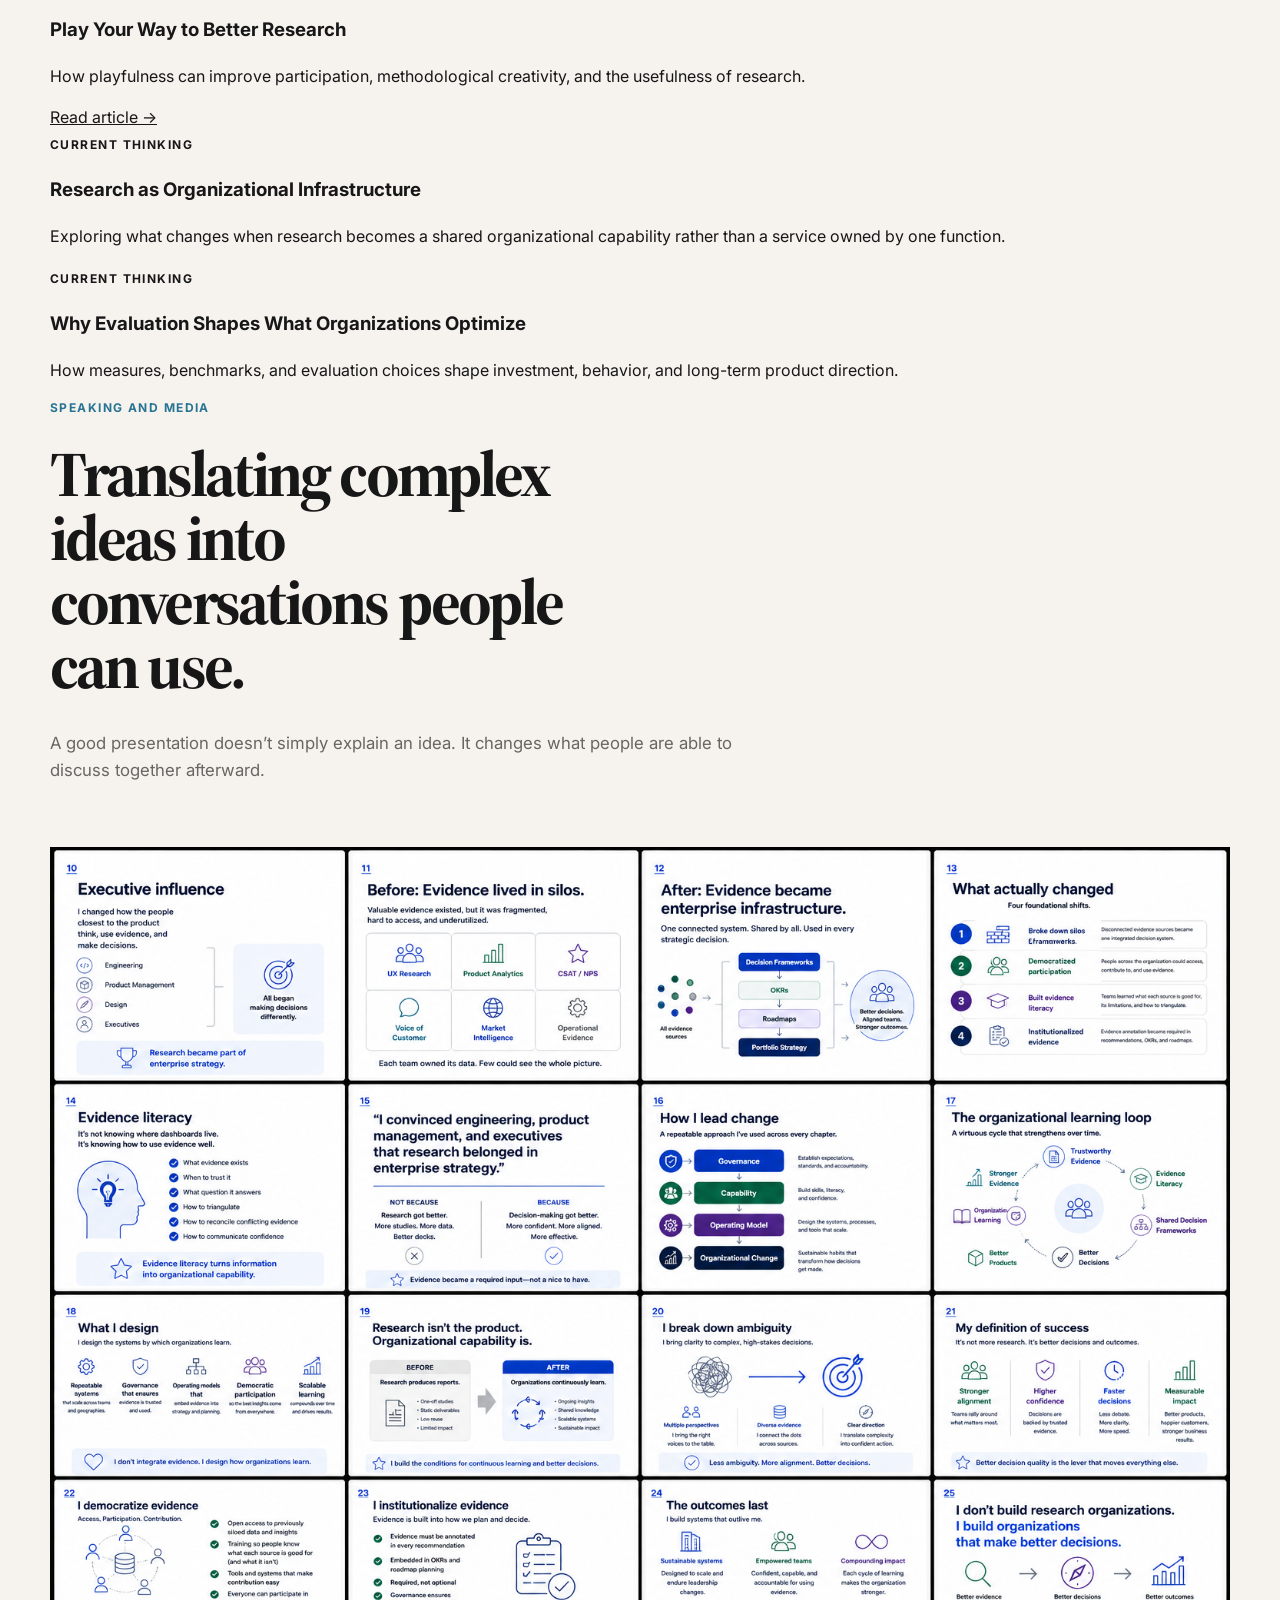
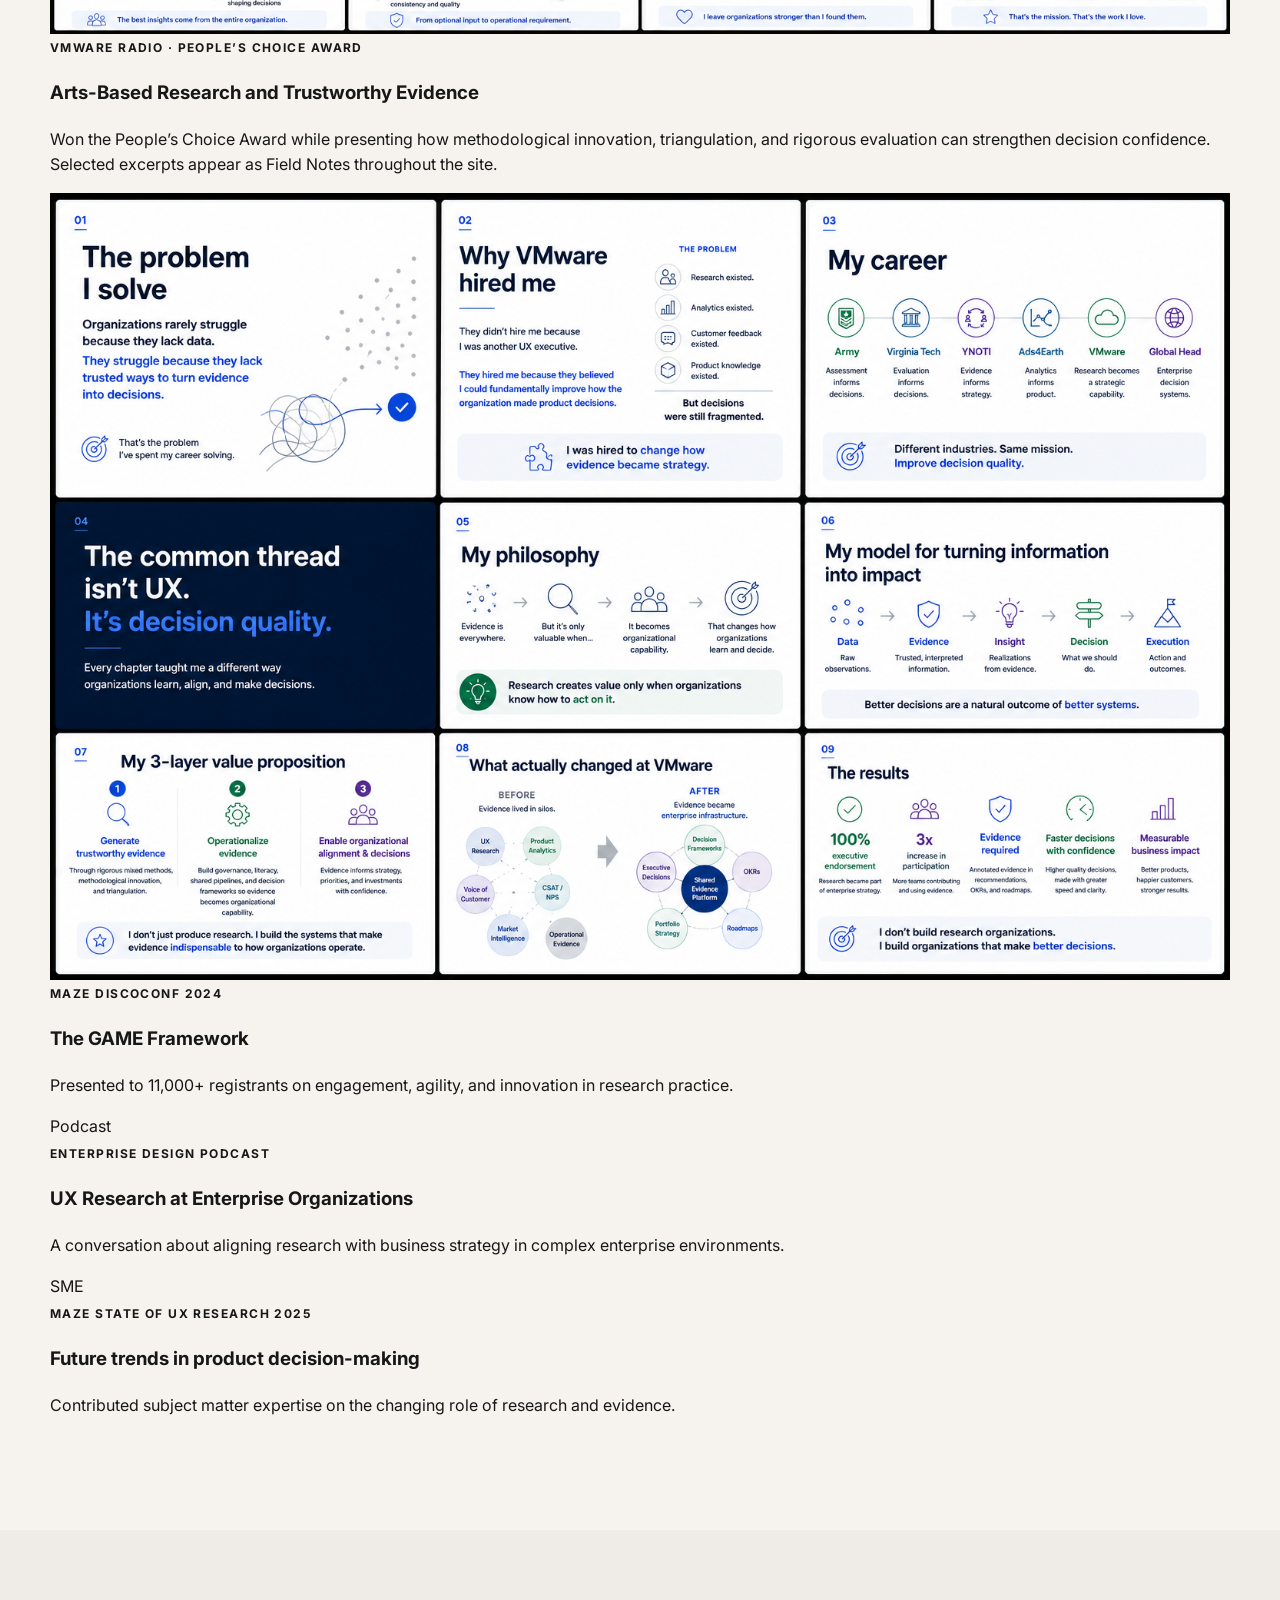
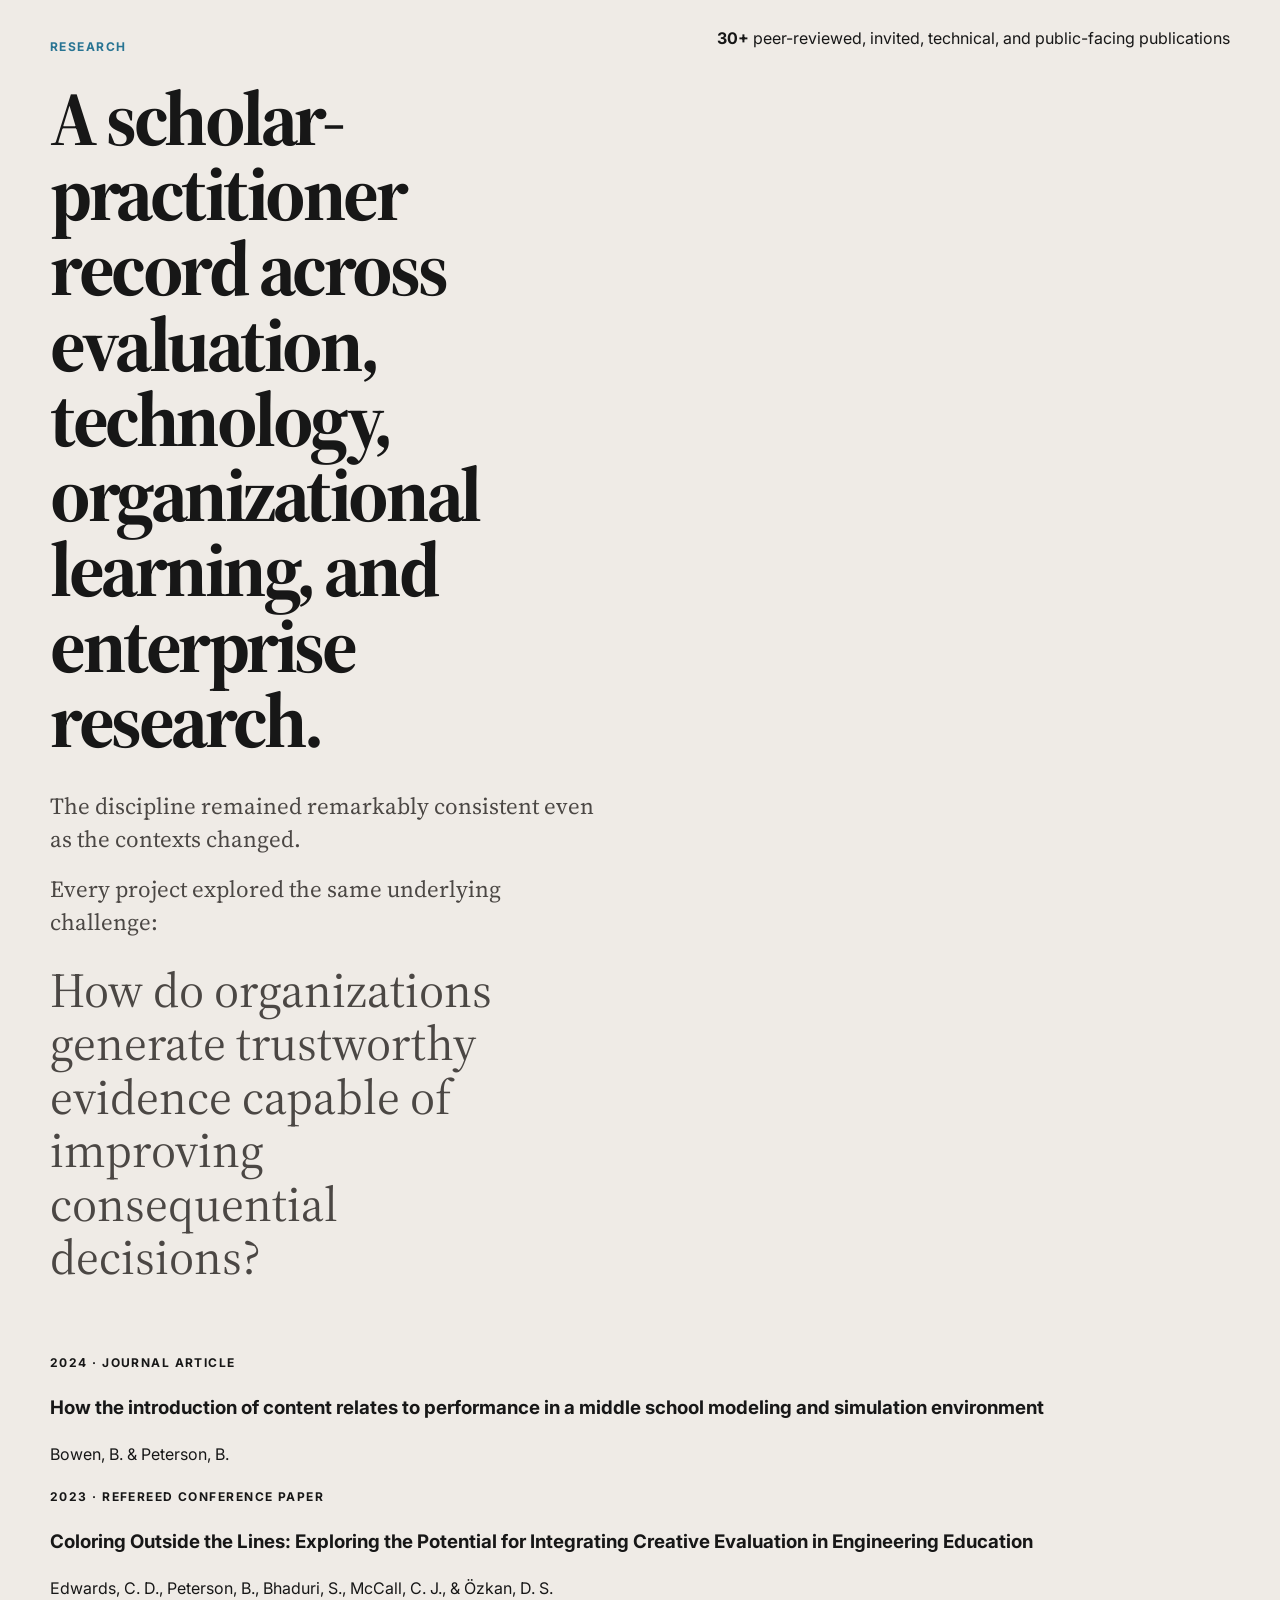
==== commit 7eb78ec3: "blue corrections" ====
--- a/index.html
+++ b/index.html
@@ -1072,111 +1072,100 @@
   }
 }
 
-
-
-
-/* v0.55 — restore approved visual language omitted during consolidation */
-
-/* Blue editorial labels on light backgrounds */
-#home .eyebrow,
+/* v0.56 VERIFIED VISUAL RESTORATION — DO NOT REMOVE */
+
+#home .eyebrow {
+  color: #287493 !important;
+}
+
+#home .hero-panel {
+  padding: 34px 36px 32px !important;
+  color: #ffffff !important;
+  background: #1f1d20 !important;
+  border-radius: 24px !important;
+}
+
+#home .panel-label {
+  display: block !important;
+  margin: 0 0 28px !important;
+  color: rgba(255,255,255,.72) !important;
+  font-family: Inter, -apple-system, BlinkMacSystemFont, "Segoe UI", sans-serif !important;
+  font-size: .75rem !important;
+  font-weight: 700 !important;
+  line-height: 1.2 !important;
+  letter-spacing: .12em !important;
+  text-transform: uppercase !important;
+}
+
+#home .flow {
+  position: relative !important;
+  display: grid !important;
+  gap: 24px !important;
+  margin: 0 !important;
+  padding: 0 !important;
+  list-style: none !important;
+}
+
+#home .flow::before {
+  content: "" !important;
+  position: absolute !important;
+  left: 20px !important;
+  top: 20px !important;
+  bottom: 20px !important;
+  width: 2px !important;
+  background: #287493 !important;
+  opacity: .9 !important;
+}
+
+#home .flow li {
+  position: relative !important;
+  z-index: 1 !important;
+  display: grid !important;
+  grid-template-columns: 42px minmax(0, 1fr) !important;
+  gap: 18px !important;
+  align-items: center !important;
+  margin: 0 !important;
+  padding: 0 !important;
+}
+
+#home .flow li::marker {
+  content: "" !important;
+}
+
+#home .flow li > span {
+  position: relative !important;
+  z-index: 2 !important;
+  display: grid !important;
+  place-items: center !important;
+  width: 42px !important;
+  height: 42px !important;
+  padding: 0 !important;
+  color: #287493 !important;
+  background: #1f1d20 !important;
+  border: 1.5px solid #287493 !important;
+  border-radius: 50% !important;
+  font-family: Inter, -apple-system, BlinkMacSystemFont, "Segoe UI", sans-serif !important;
+  font-size: .75rem !important;
+  font-weight: 500 !important;
+  line-height: 1 !important;
+}
+
+#home .flow li > strong {
+  color: #ffffff !important;
+  font-family: Inter, -apple-system, BlinkMacSystemFont, "Segoe UI", sans-serif !important;
+  font-size: clamp(1.08rem, 1.45vw, 1.34rem) !important;
+  font-weight: 700 !important;
+  line-height: 1.18 !important;
+  letter-spacing: -.025em !important;
+}
+
 #philosophy .eyebrow,
 #systems .eyebrow,
 #ideas .eyebrow,
 #research .eyebrow {
   color: #287493 !important;
 }
-
-/* Approved operating-model panel */
-#home .hero-panel {
-  padding: 34px 36px 32px;
-  color: #ffffff;
-  background: #1f1d20;
-  border-radius: 24px;
-}
-
-#home .panel-label {
-  display: block;
-  margin: 0 0 28px;
-  color: rgba(255,255,255,.72);
-  font-family: var(--font-interface);
-  font-size: .75rem;
-  font-weight: 700;
-  line-height: 1.2;
-  letter-spacing: .12em;
-  text-transform: uppercase;
-}
-
-#home .flow {
-  position: relative;
-  display: grid;
-  gap: 24px;
-  margin: 0;
-  padding: 0;
-  list-style: none;
-  counter-reset: none;
-}
-
-#home .flow::before {
-  content: "";
-  position: absolute;
-  z-index: 0;
-  left: 20px;
-  top: 20px;
-  bottom: 20px;
-  width: 2px;
-  background: #287493;
-  opacity: .9;
-}
-
-#home .flow li {
-  position: relative;
-  z-index: 1;
-  display: grid;
-  grid-template-columns: 42px minmax(0, 1fr);
-  gap: 18px;
-  align-items: center;
-  margin: 0;
-  padding: 0;
-}
-
-#home .flow li::marker {
-  content: "";
-}
-
-#home .flow li > span {
-  position: relative;
-  z-index: 2;
-  display: grid;
-  place-items: center;
-  width: 42px;
-  height: 42px;
-  padding: 0;
-  color: #287493;
-  background: #1f1d20;
-  border: 1.5px solid #287493;
-  border-radius: 50%;
-  font-family: var(--font-interface);
-  font-size: .75rem;
-  font-weight: 500;
-  line-height: 1;
-}
-
-#home .flow li > strong {
-  color: #ffffff;
-  font-family: var(--font-interface);
-  font-size: clamp(1.08rem, 1.45vw, 1.34rem);
-  font-weight: 700;
-  line-height: 1.18;
-  letter-spacing: -.025em;
-}
-
-/* Keep the restored panel readable on smaller screens */
-@media (max-width: 980px) {
-  #home .hero-panel {
-    max-width: 620px;
-  }
-}
-</style></head>
+</style><meta content="v0.56" name="portfolio-build"/></head>
 <body>
 <a class="skip-link" href="#main">Skip to content</a>
 <header class="site-header">
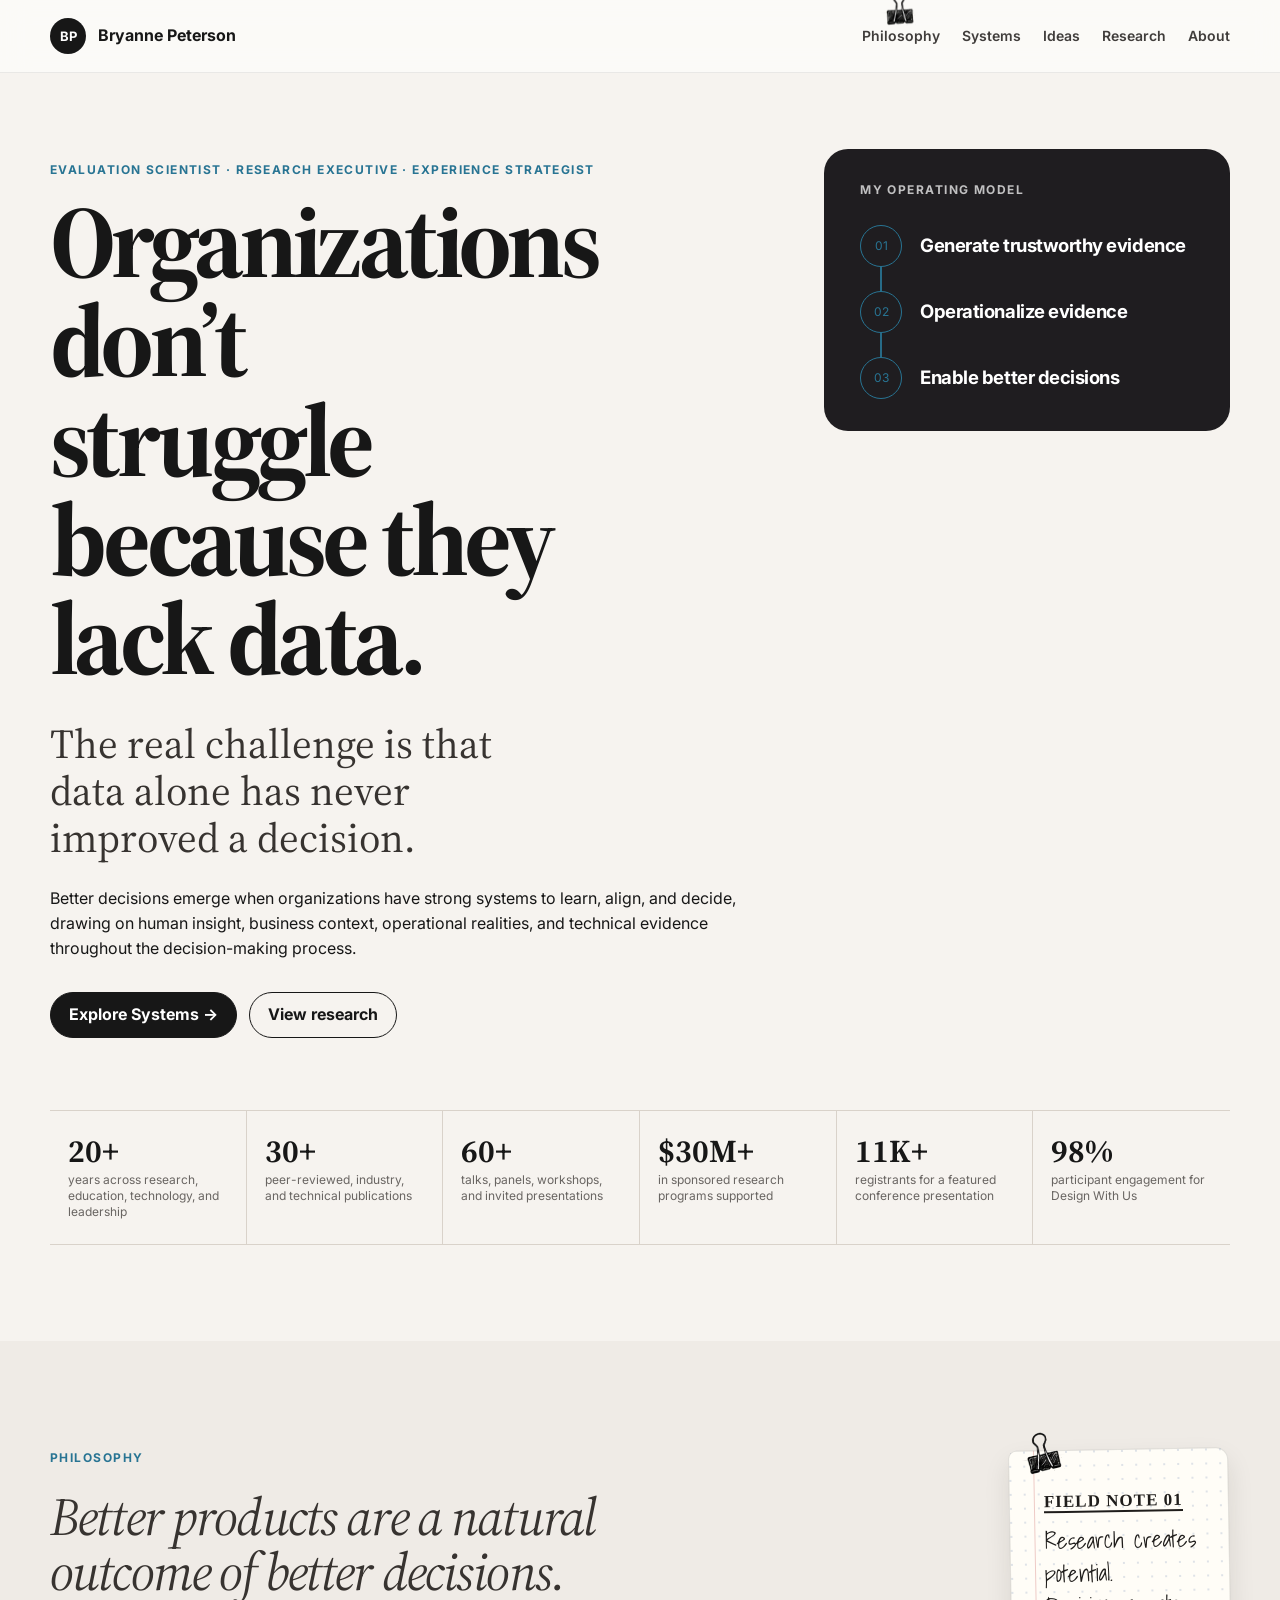
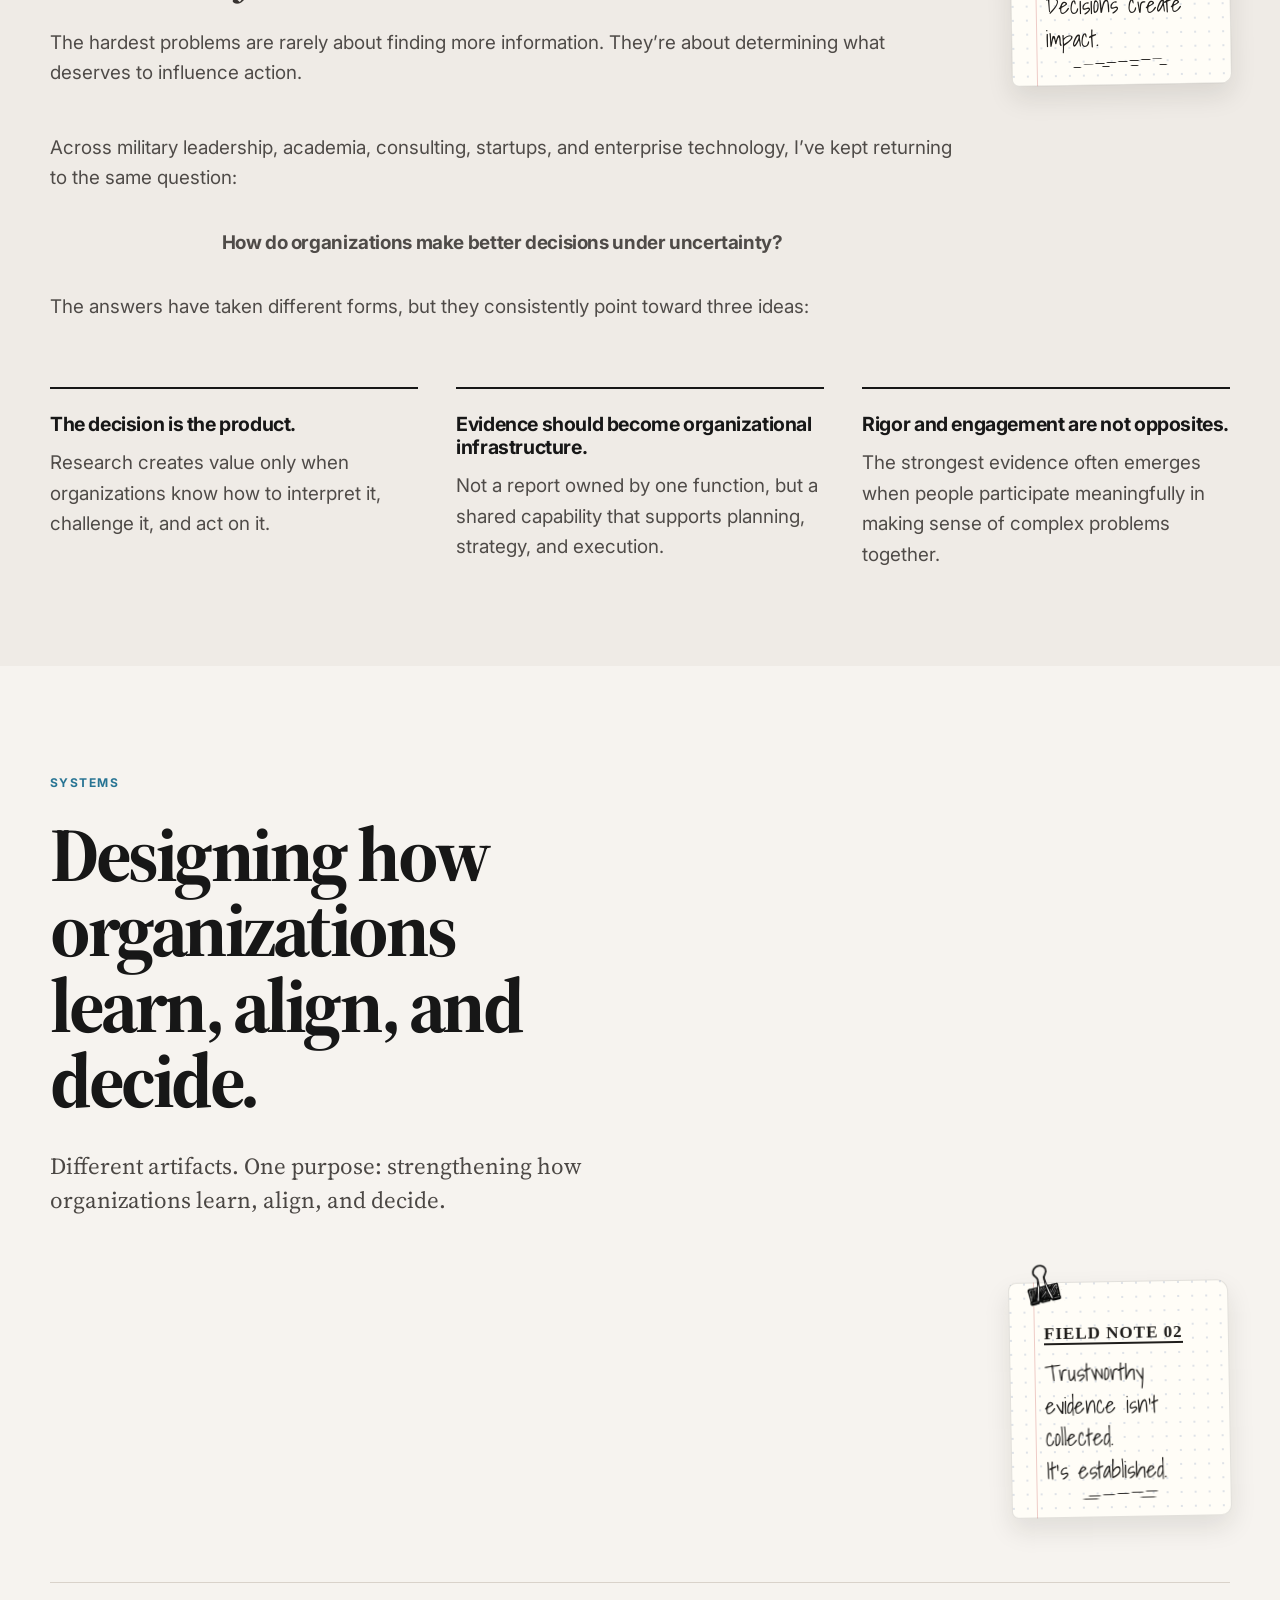
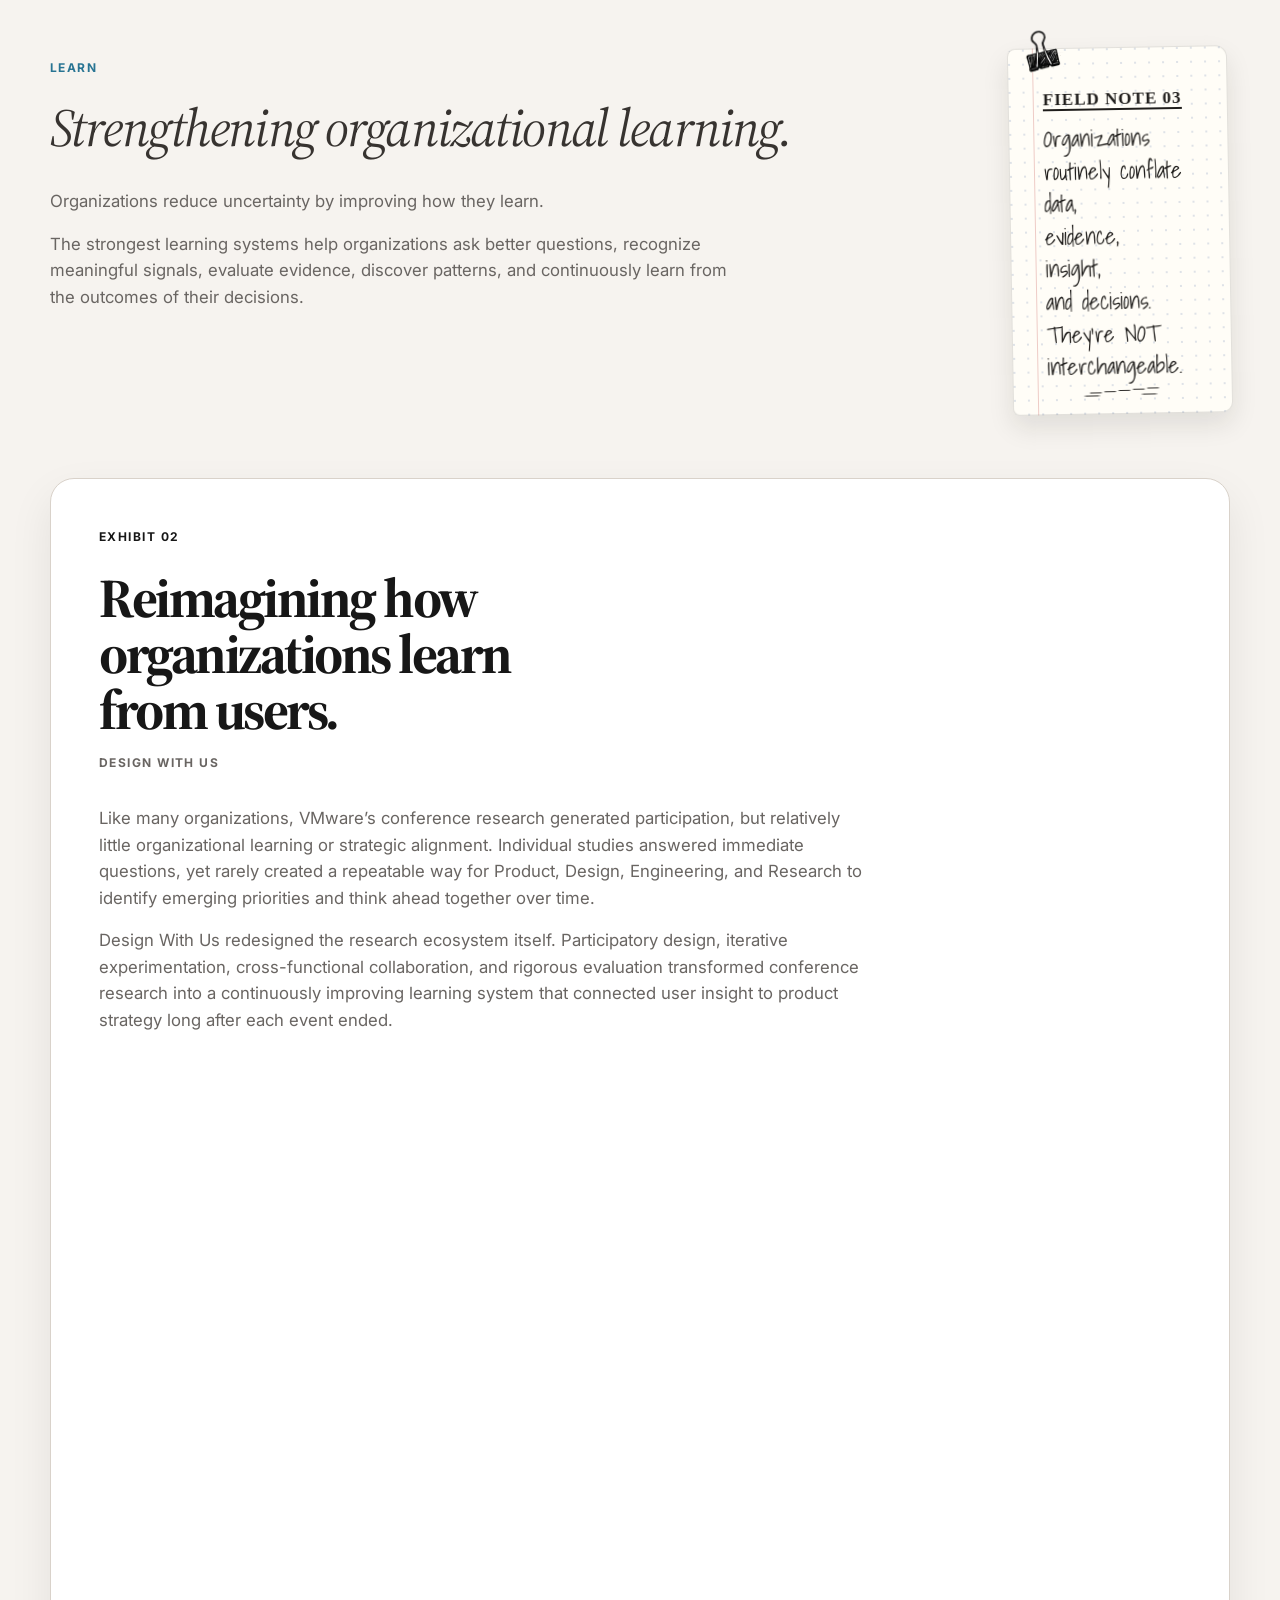
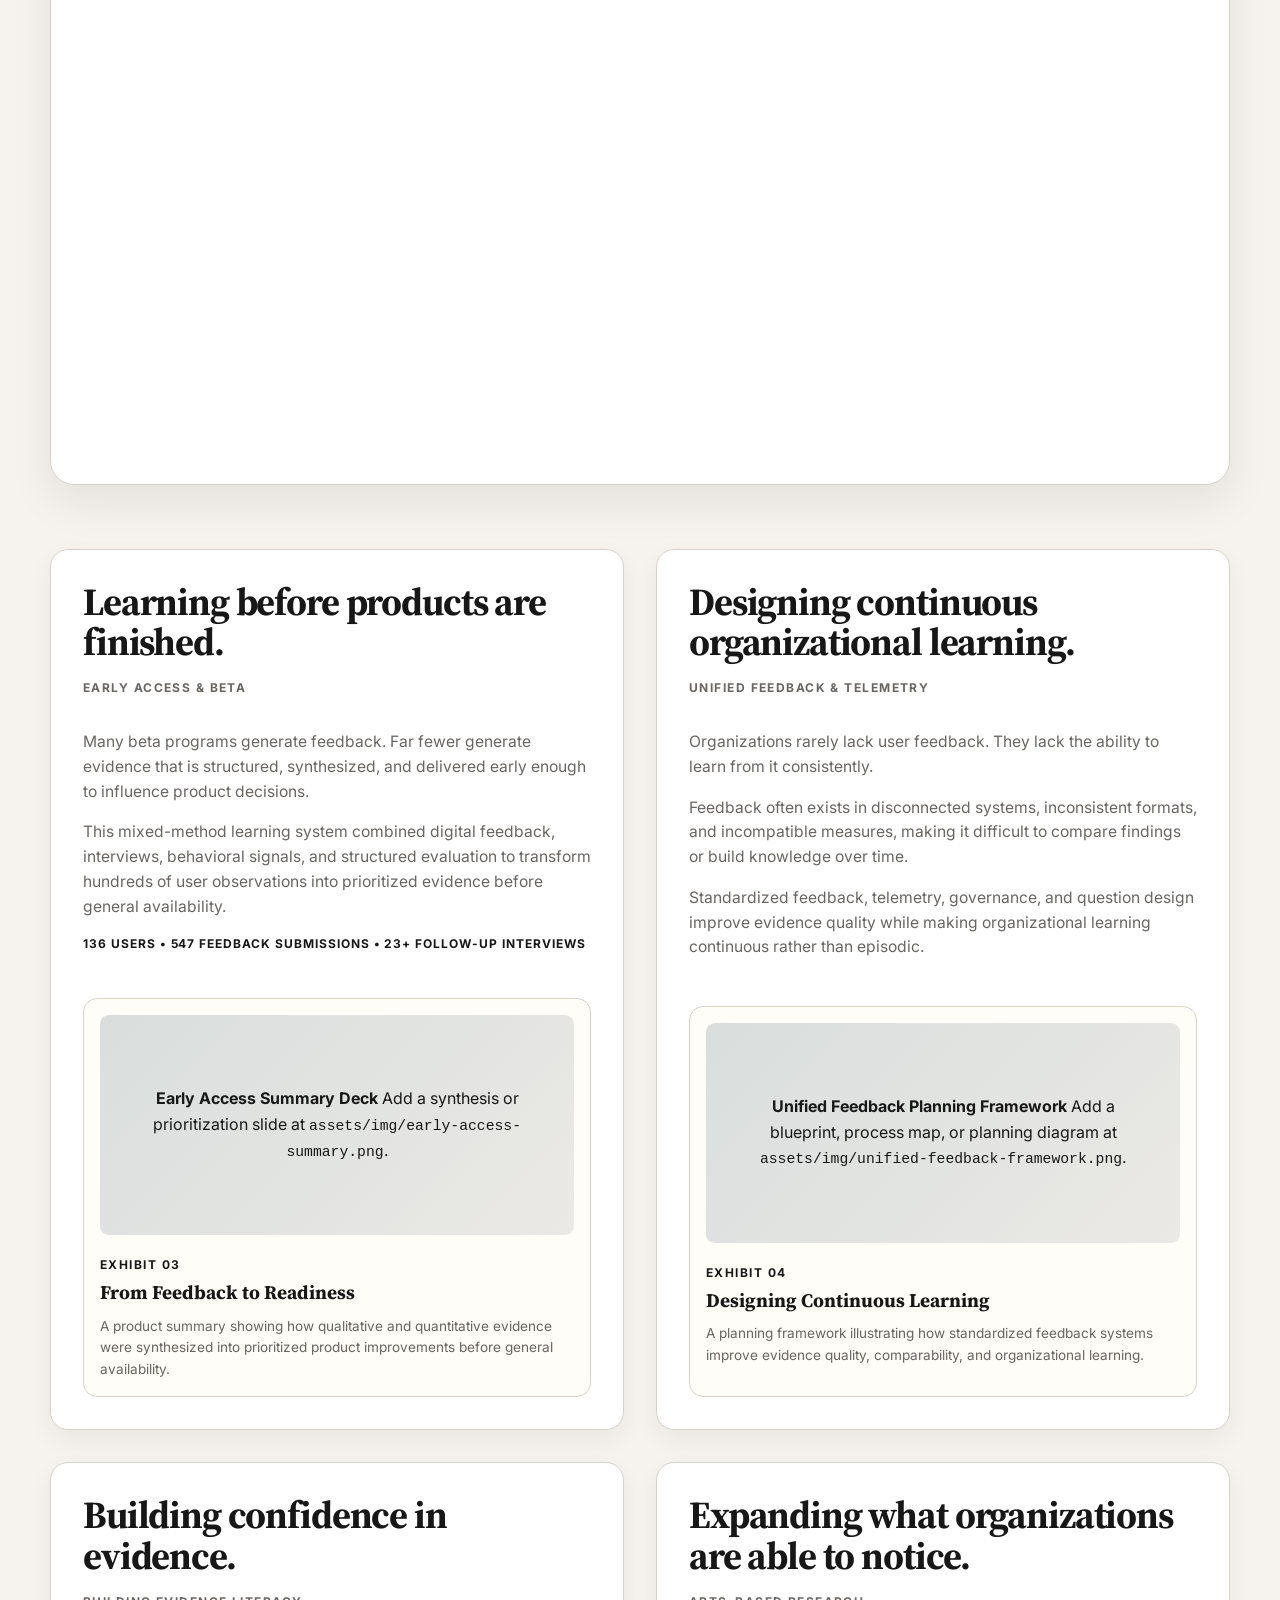
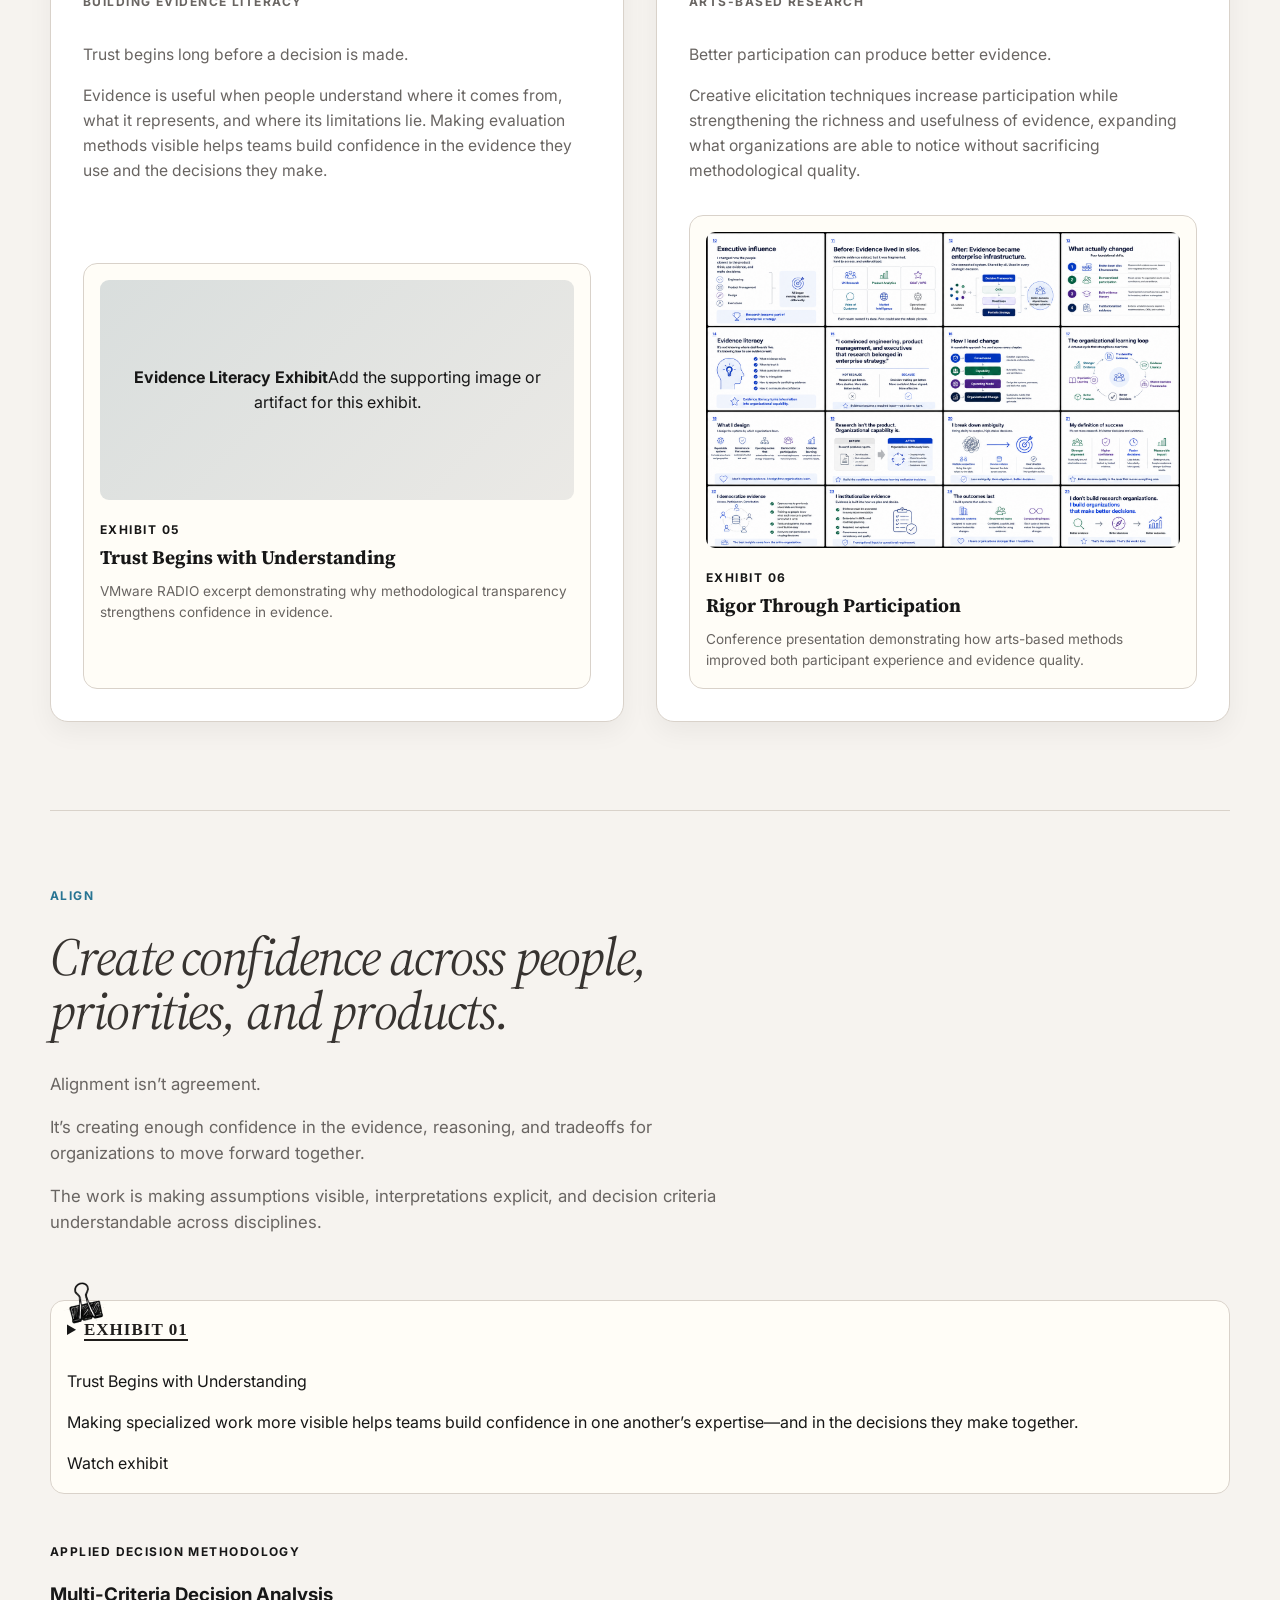
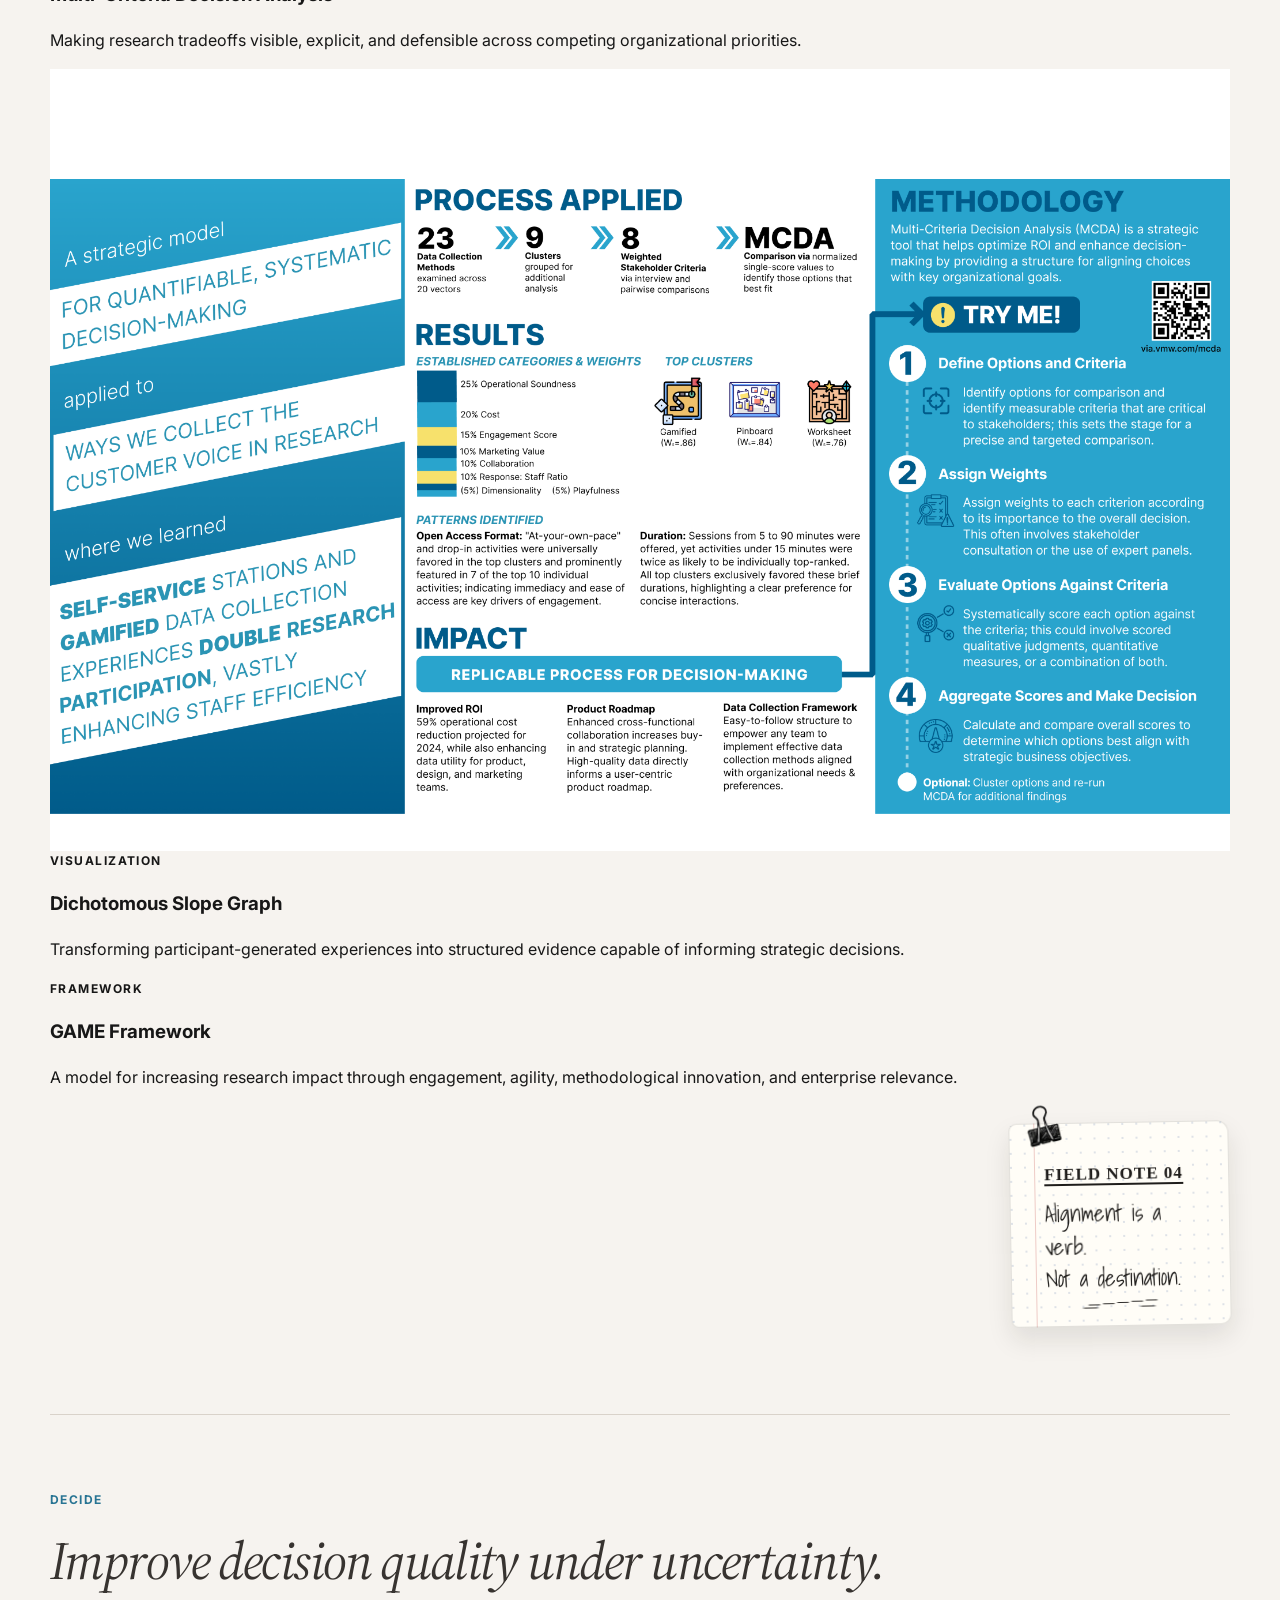
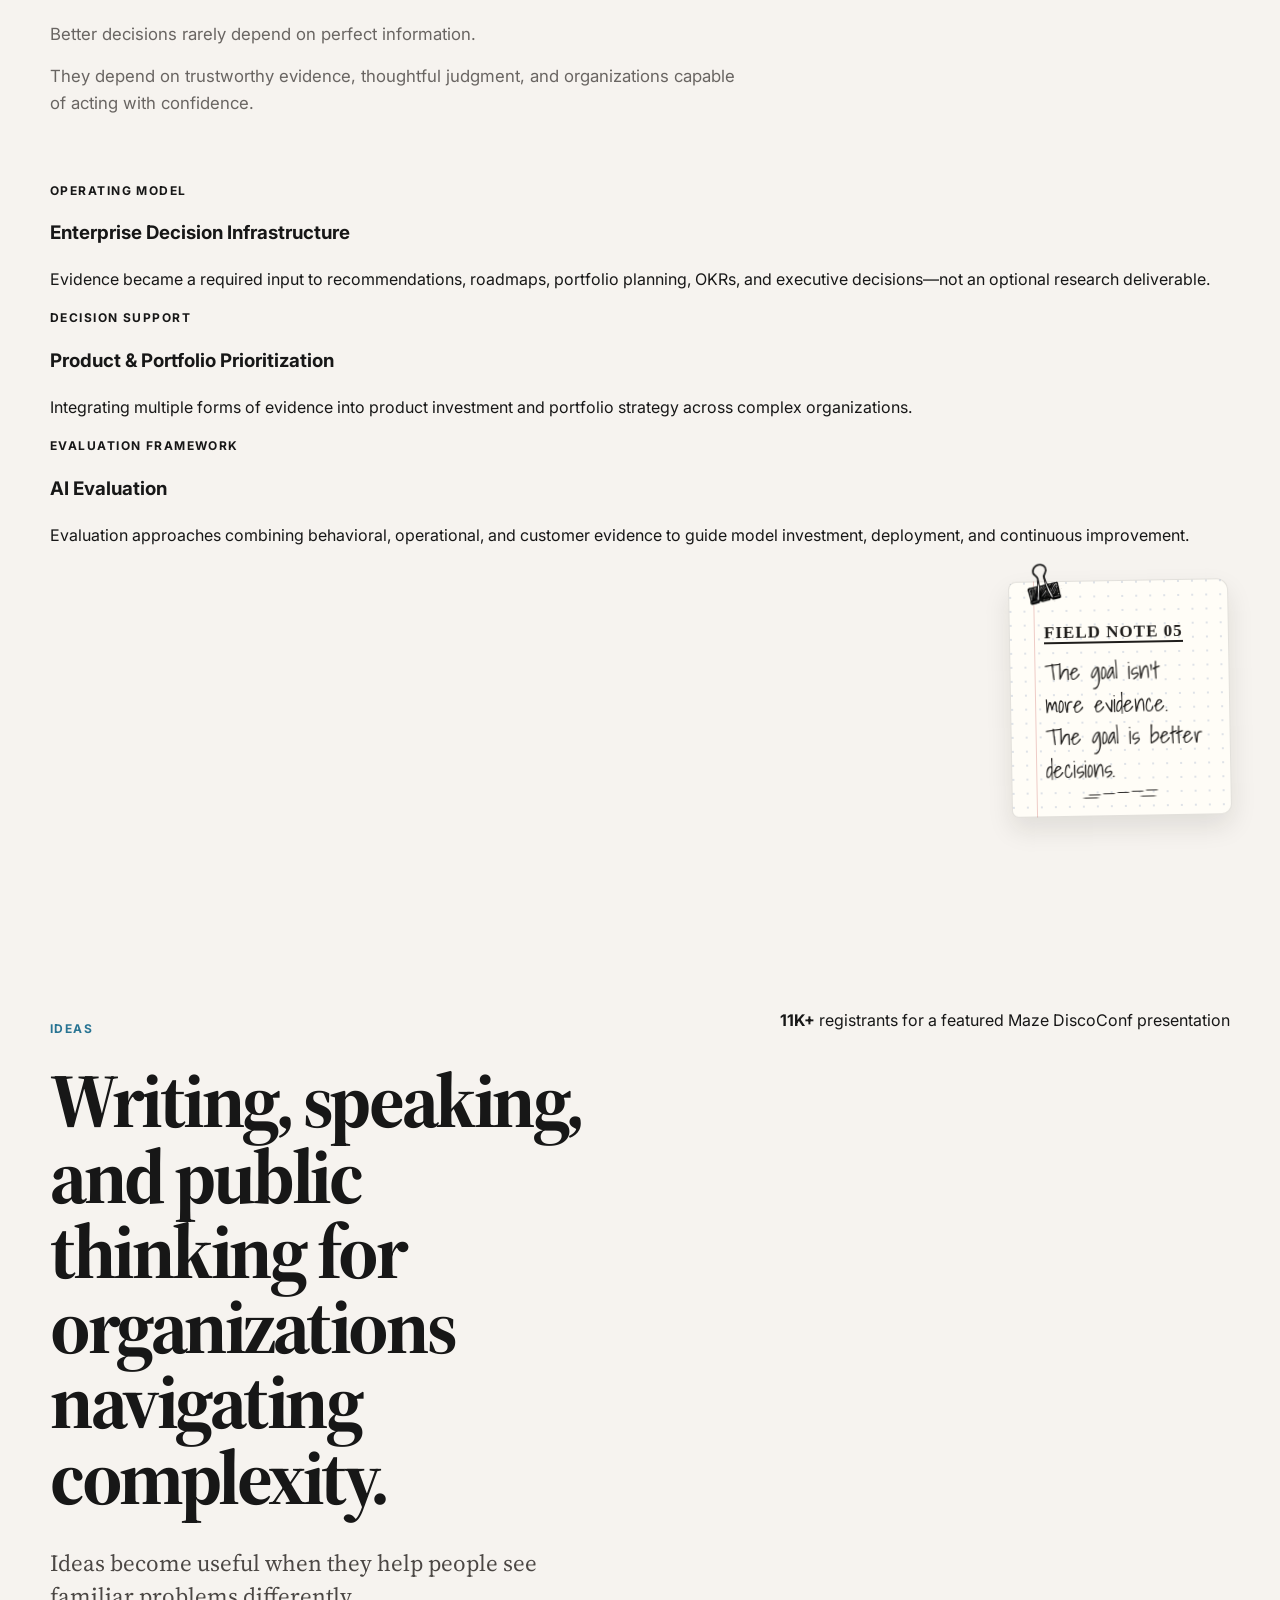
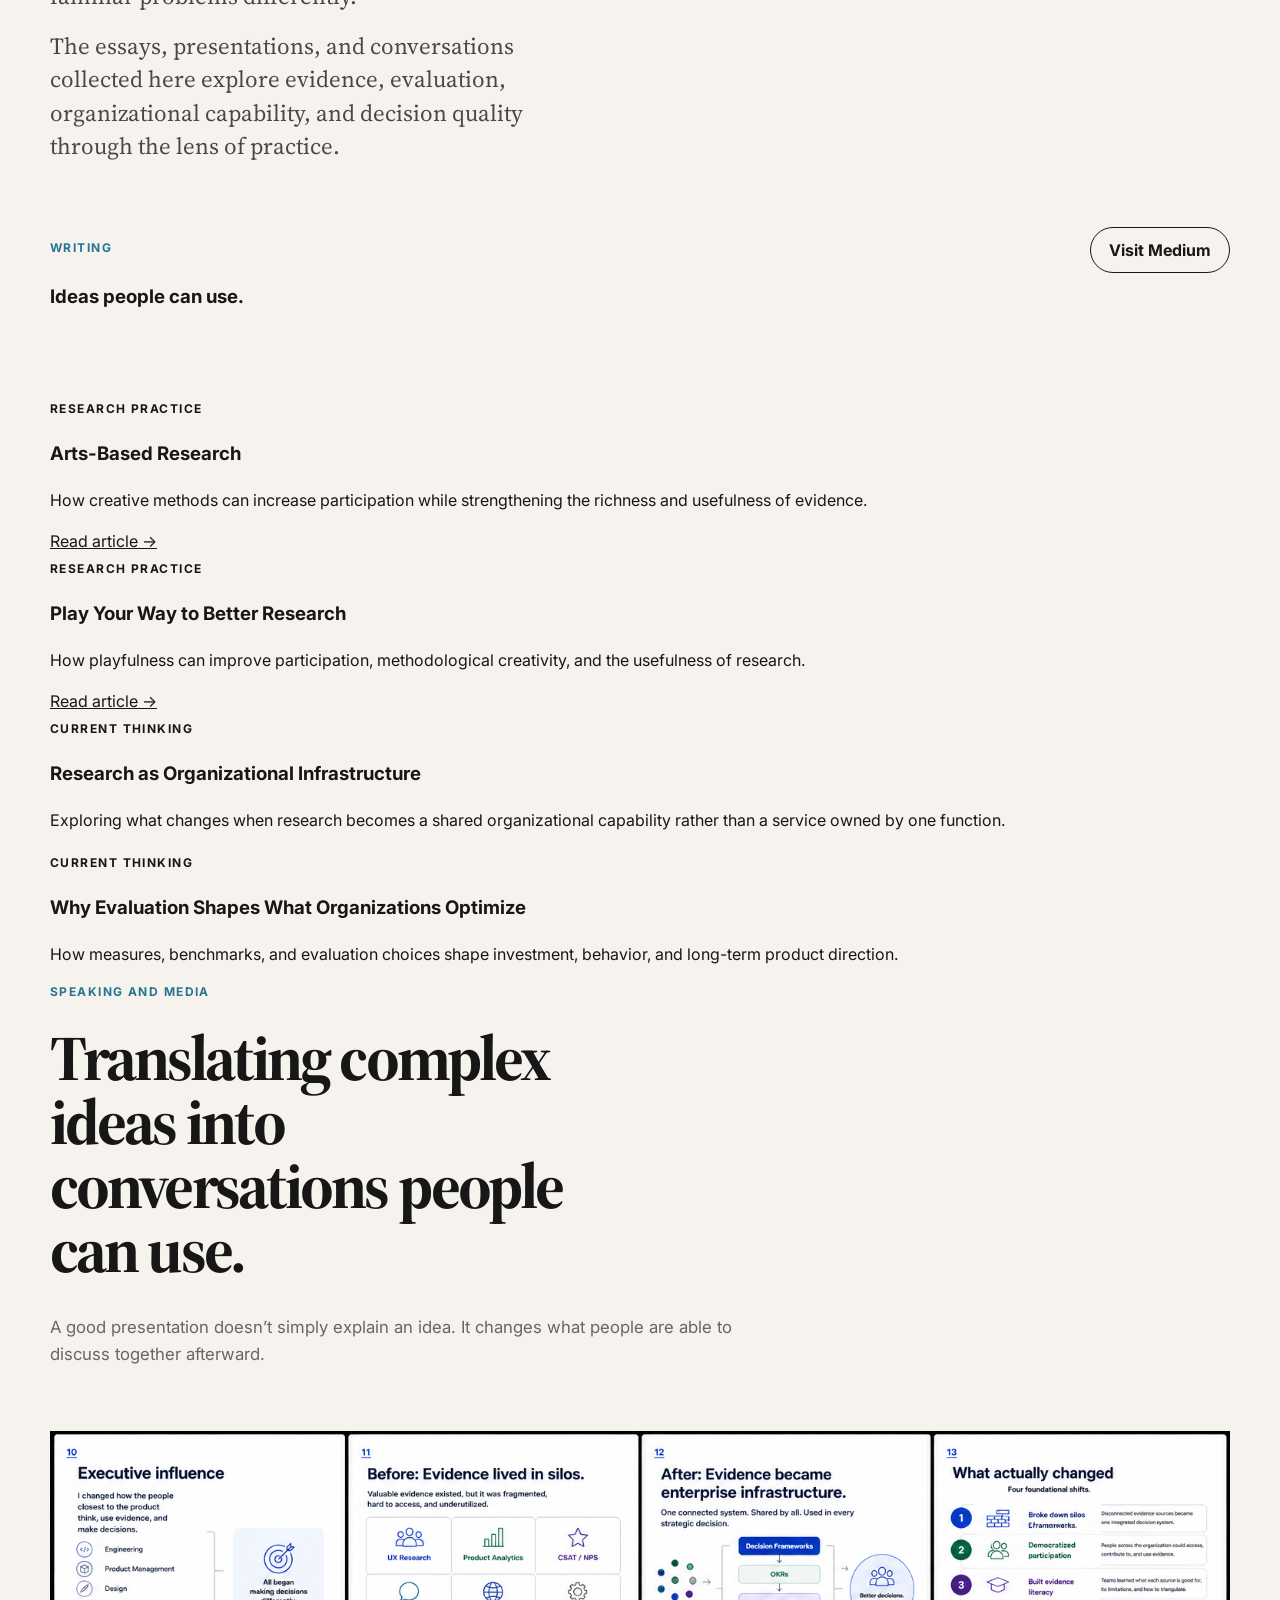
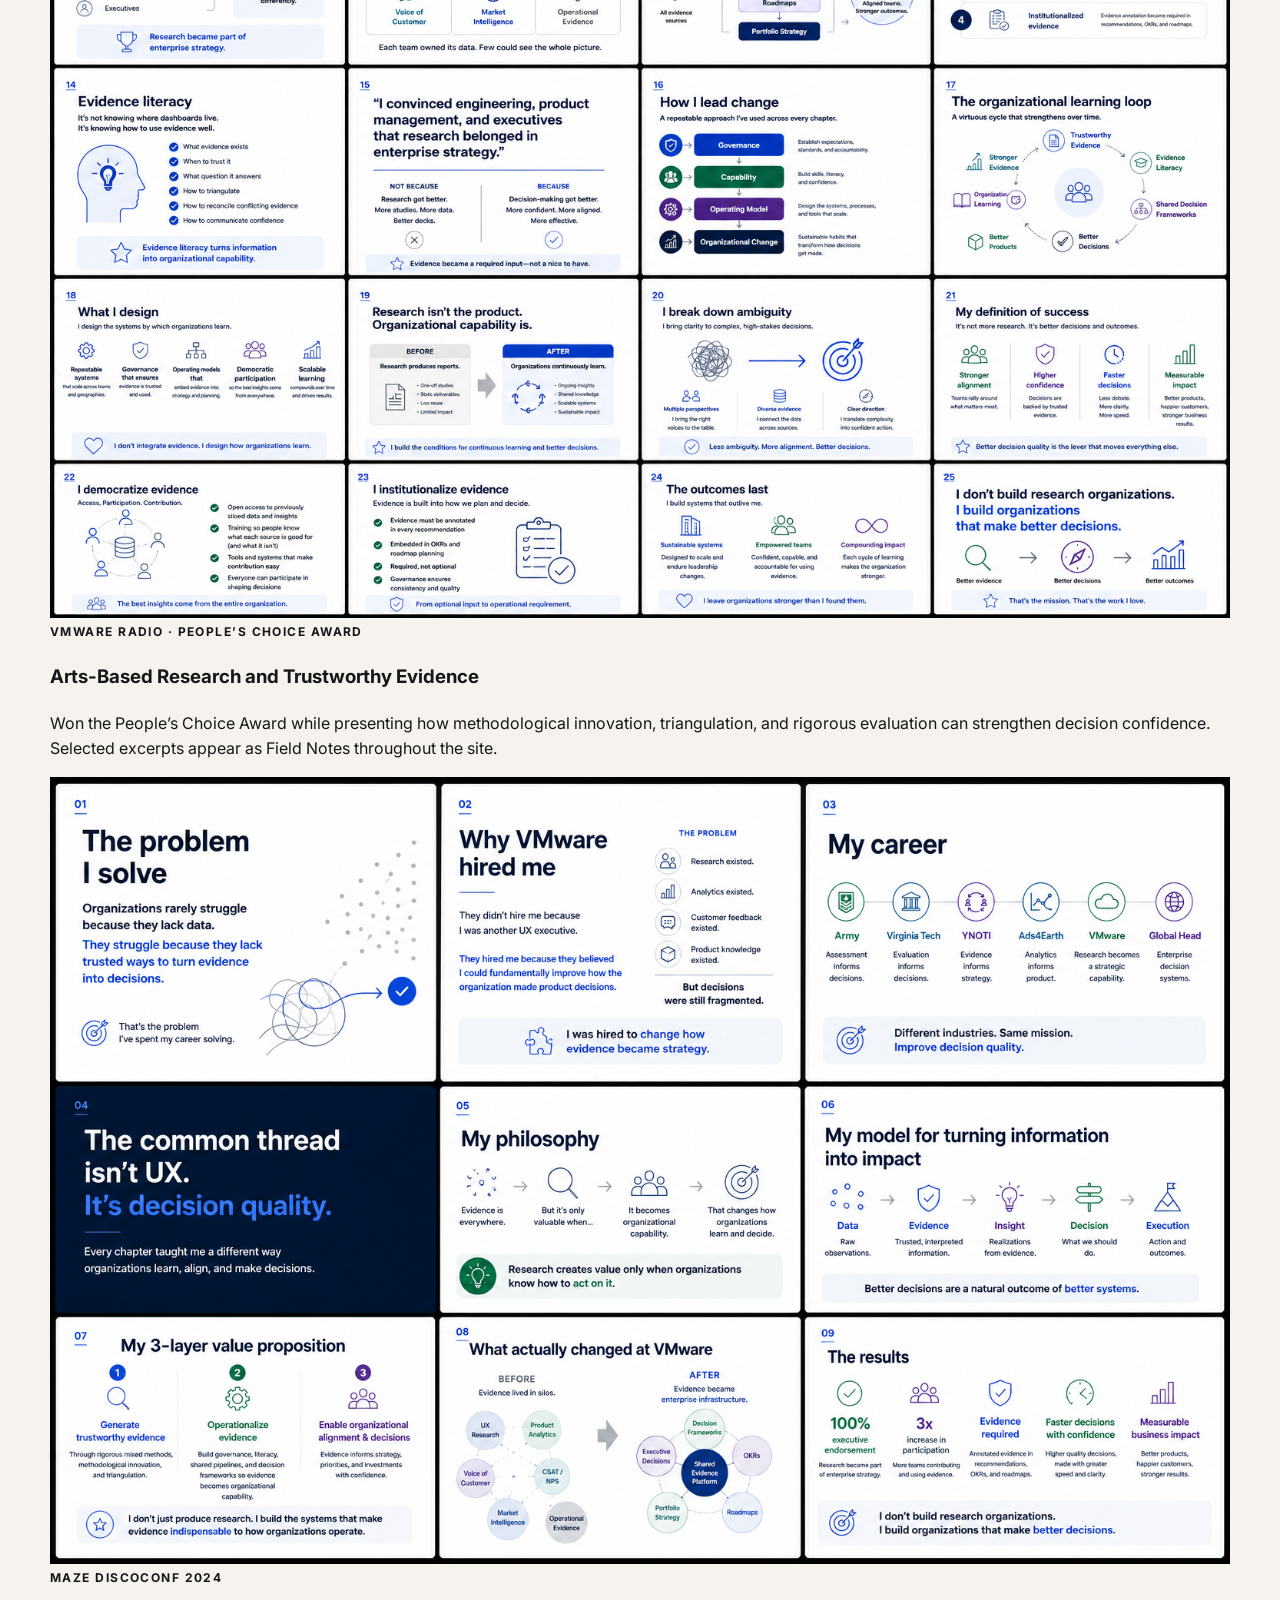
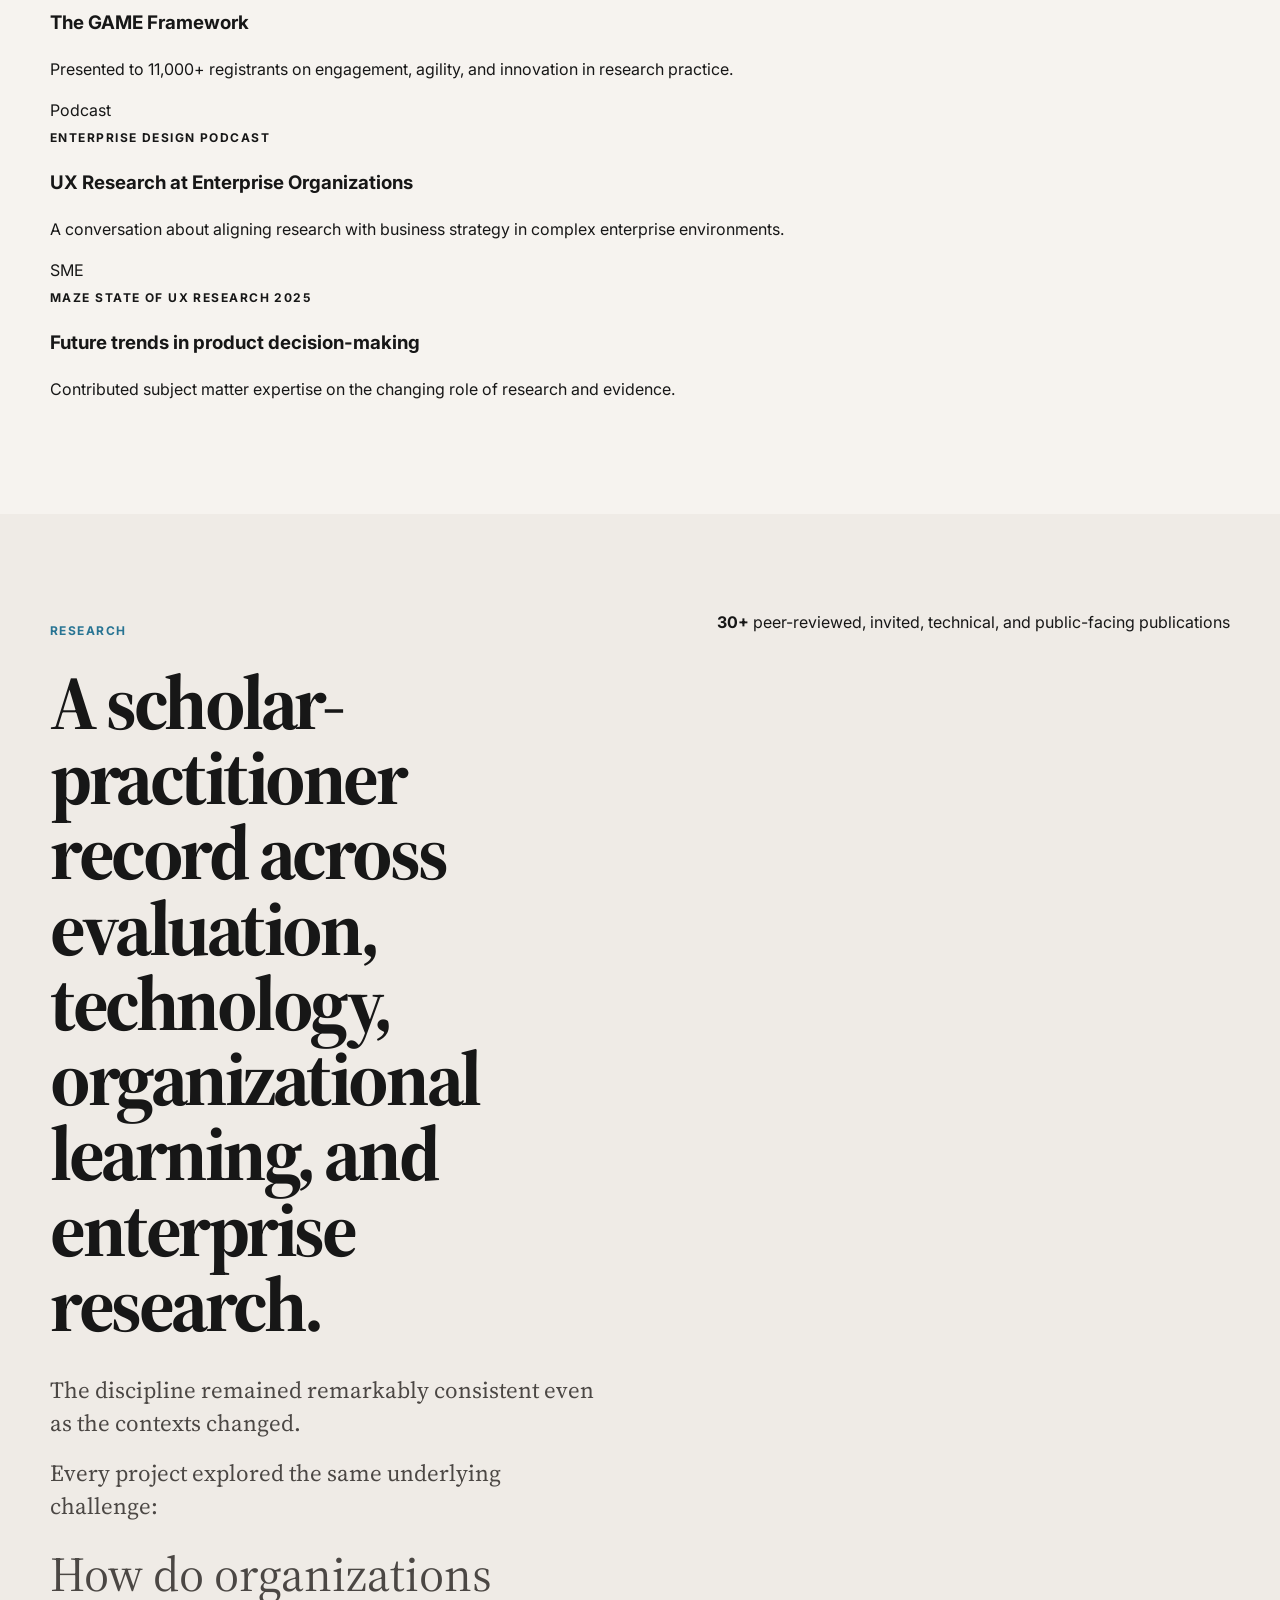
==== commit 2ff69fe9: "field notes restoration" ====
--- a/index.html
+++ b/index.html
@@ -1072,100 +1072,301 @@
   }
 }
 
-/* v0.56 VERIFIED VISUAL RESTORATION — DO NOT REMOVE */
-
-#home .eyebrow {
-  color: #287493 !important;
-}
-
-#home .hero-panel {
-  padding: 34px 36px 32px !important;
-  color: #ffffff !important;
-  background: #1f1d20 !important;
-  border-radius: 24px !important;
-}
-
-#home .panel-label {
-  display: block !important;
-  margin: 0 0 28px !important;
-  color: rgba(255,255,255,.72) !important;
-  font-family: Inter, -apple-system, BlinkMacSystemFont, "Segoe UI", sans-serif !important;
-  font-size: .75rem !important;
-  font-weight: 700 !important;
-  line-height: 1.2 !important;
-  letter-spacing: .12em !important;
-  text-transform: uppercase !important;
-}
-
-#home .flow {
-  position: relative !important;
-  display: grid !important;
-  gap: 24px !important;
-  margin: 0 !important;
-  padding: 0 !important;
-  list-style: none !important;
-}
-
-#home .flow::before {
-  content: "" !important;
-  position: absolute !important;
-  left: 20px !important;
-  top: 20px !important;
-  bottom: 20px !important;
-  width: 2px !important;
-  background: #287493 !important;
-  opacity: .9 !important;
-}
-
-#home .flow li {
-  position: relative !important;
-  z-index: 1 !important;
-  display: grid !important;
-  grid-template-columns: 42px minmax(0, 1fr) !important;
-  gap: 18px !important;
-  align-items: center !important;
-  margin: 0 !important;
-  padding: 0 !important;
-}
-
-#home .flow li::marker {
-  content: "" !important;
-}
-
-#home .flow li > span {
-  position: relative !important;
-  z-index: 2 !important;
-  display: grid !important;
-  place-items: center !important;
-  width: 42px !important;
-  height: 42px !important;
-  padding: 0 !important;
-  color: #287493 !important;
-  background: #1f1d20 !important;
-  border: 1.5px solid #287493 !important;
-  border-radius: 50% !important;
-  font-family: Inter, -apple-system, BlinkMacSystemFont, "Segoe UI", sans-serif !important;
-  font-size: .75rem !important;
-  font-weight: 500 !important;
-  line-height: 1 !important;
-}
-
-#home .flow li > strong {
-  color: #ffffff !important;
-  font-family: Inter, -apple-system, BlinkMacSystemFont, "Segoe UI", sans-serif !important;
-  font-size: clamp(1.08rem, 1.45vw, 1.34rem) !important;
-  font-weight: 700 !important;
-  line-height: 1.18 !important;
-  letter-spacing: -.025em !important;
-}
-
+/* v0.57 — restore approved component system from pre-consolidation baseline */
+
+/* Career highlights / by-the-numbers band */
+#home .stats {
+  display: grid;
+  grid-template-columns: repeat(6, minmax(0, 1fr));
+  width: min(calc(100% - 40px), var(--max));
+  margin: 72px auto 0;
+  border-top: 1px solid var(--line);
+  border-bottom: 1px solid var(--line);
+}
+
+#home .stats article {
+  min-width: 0;
+  padding: 24px 18px;
+  border-right: 1px solid var(--line);
+}
+
+#home .stats article:last-child {
+  border-right: 0;
+}
+
+#home .stats strong {
+  display: block;
+  margin: 0 0 5px;
+  font-family: var(--font-display);
+  font-size: 2rem;
+  font-weight: 650;
+  line-height: 1;
+  color: var(--ink);
+}
+
+#home .stats span {
+  display: block;
+  color: var(--muted);
+  font-family: var(--font-interface);
+  font-size: .75rem;
+  line-height: 1.35;
+}
+
+/* Blue editorial labels */
+#home .eyebrow,
 #philosophy .eyebrow,
 #systems .eyebrow,
 #ideas .eyebrow,
 #research .eyebrow {
   color: #287493 !important;
 }
-</style><meta content="v0.56" name="portfolio-build"/></head>
+
+/* Approved operating-model diagram */
+#home .hero-panel {
+  padding: 34px 36px 32px !important;
+  color: #fff !important;
+  background: #1f1d20 !important;
+  border-radius: 24px !important;
+}
+
+#home .panel-label {
+  display: block;
+  margin: 0 0 28px;
+  color: rgba(255,255,255,.72);
+  font-family: var(--font-interface);
+  font-size: .75rem;
+  font-weight: 700;
+  line-height: 1.2;
+  letter-spacing: .12em;
+  text-transform: uppercase;
+}
+
+#home .flow {
+  position: relative;
+  display: grid;
+  gap: 24px;
+  margin: 0;
+  padding: 0;
+  list-style: none;
+}
+
+#home .flow::before {
+  content: "";
+  position: absolute;
+  left: 20px;
+  top: 18px;
+  bottom: 18px;
+  width: 2px;
+  background: #287493;
+  opacity: .9;
+}
+
+#home .flow li {
+  position: relative;
+  z-index: 1;
+  display: grid;
+  grid-template-columns: 42px minmax(0, 1fr);
+  gap: 18px;
+  align-items: center;
+  margin: 0;
+  padding: 0;
+}
+
+#home .flow li::marker {
+  content: "";
+}
+
+#home .flow li > span {
+  position: relative;
+  z-index: 2;
+  display: grid;
+  place-items: center;
+  width: 42px;
+  height: 42px;
+  padding: 0;
+  color: #287493;
+  background: #1f1d20;
+  border: 1.5px solid #287493;
+  border-radius: 50%;
+  font-family: var(--font-interface);
+  font-size: .75rem;
+  line-height: 1;
+}
+
+#home .flow li > strong {
+  color: #fff;
+  font-family: var(--font-interface);
+  font-size: clamp(1.08rem, 1.45vw, 1.34rem);
+  font-weight: 700;
+  line-height: 1.18;
+  letter-spacing: -.025em;
+}
+
+/* Notebook Field Notes */
+.field-note {
+  position: absolute;
+  z-index: 4;
+  width: 190px;
+  min-height: 190px;
+  padding: 38px 24px 30px 34px;
+  color: #1f1d1b;
+  background:
+    linear-gradient(90deg, transparent 0 24px, rgba(194,72,72,.28) 24px 25px, transparent 25px),
+    radial-gradient(circle at 1px 1px, rgba(26,66,138,.14) 1px, transparent 1.2px),
+    #fffdf7;
+  background-size: auto, 14px 14px, auto;
+  border: 1px solid rgba(23,23,23,.12);
+  border-radius: 8px 12px 10px 7px;
+  box-shadow: 0 12px 26px rgba(28,25,22,.10);
+  transform: rotate(-1deg);
+}
+
+.field-note::after {
+  content: "";
+  position: absolute;
+  left: 34px;
+  right: 26px;
+  bottom: 15px;
+  height: 10px;
+  background:
+    linear-gradient(176deg, transparent 46%, #1f1d1b 47% 51%, transparent 52%) 0 0 / 100% 5px no-repeat,
+    linear-gradient(179deg, transparent 47%, #1f1d1b 48% 51%, transparent 52%) 10px 5px / 82% 4px no-repeat;
+  opacity: .92;
+}
+
+.field-note-clip {
+  position: absolute;
+  width: 46px;
+  height: 46px;
+  top: -22px;
+  left: 12px;
+  background: url("assets/icons/binder-clip.png") center / contain no-repeat;
+  transform: rotate(-6deg);
+}
+
+.field-note-label {
+  display: inline-block;
+  margin-bottom: 12px;
+  color: #1f1d1b !important;
+  border-bottom: 2px solid #1f1d1b;
+  font-family: var(--font-note-label);
+  font-size: 17px;
+  font-weight: 700;
+  line-height: 1.05;
+  letter-spacing: .06em;
+  text-transform: uppercase;
+}
+
+.field-note p {
+  margin: 0;
+  color: #1f1d1b !important;
+  font-family: var(--font-note-body);
+  font-size: 23px;
+  line-height: 1.42;
+}
+
+/* Preserve the latest approved Field Note placements */
+#philosophy .philosophy-layout {
+  position: relative;
+}
+
+#philosophy .philosophy-copy {
+  padding-right: 276px;
+}
+
+#philosophy .philosophy-field-note {
+  position: absolute;
+  top: 0;
+  right: 0;
+  width: 220px;
+  max-width: 220px;
+  min-height: 190px;
+  margin: 0;
+}
+
+#systems .systems-field-note,
+#systems .learn-field-note,
+#systems .inline-field-note,
+#research .inline-field-note {
+  position: relative;
+  inset: auto;
+  width: min(220px, 100%);
+  margin: 32px 0 0 auto;
+  opacity: 1;
+  animation: none;
+}
+
+#systems .learn-heading-row .learn-field-note {
+  margin-top: 0;
+}
+
+/* Align the blue labels on all three flagship cards */
+#systems .flip-card-face.flip-card-front {
+  justify-content: flex-start;
+  padding-top: 46px;
+}
+
+#systems .flip-card-type {
+  display: block;
+  min-height: 1.25em;
+  margin: 0 0 26px;
+  color: #287493;
+  font-family: var(--font-interface);
+  font-size: .95rem;
+  line-height: 1.25;
+}
+
+#systems .flip-card-front h5 {
+  margin: 0;
+}
+
+/* Responsive restoration */
+@media (max-width: 980px) {
+  #home .stats {
+    grid-template-columns: repeat(3, minmax(0, 1fr));
+  }
+
+  #home .stats article:nth-child(3n) {
+    border-right: 0;
+  }
+
+  #philosophy .philosophy-copy {
+    padding-right: 0;
+  }
+
+  #philosophy .philosophy-field-note {
+    position: relative;
+    inset: auto;
+    width: min(240px, 100%);
+    max-width: none;
+    margin: 32px 0 0 auto;
+  }
+}
+
+@media (max-width: 700px) {
+  #home .stats {
+    grid-template-columns: repeat(2, minmax(0, 1fr));
+  }
+
+  #home .stats article:nth-child(3n) {
+    border-right: 1px solid var(--line);
+  }
+
+  #home .stats article:nth-child(2n) {
+    border-right: 0;
+  }
+}
+
+@media (prefers-reduced-motion: reduce) {
+  .field-note,
+  #home .flow::before,
+  #home .flow li {
+    animation: none !important;
+    opacity: 1 !important;
+    transform: none !important;
+  }
+}
+</style><meta content="v0.57" name="portfolio-build"/></head>
 <body>
 <a class="skip-link" href="#main">Skip to content</a>
 <header class="site-header">
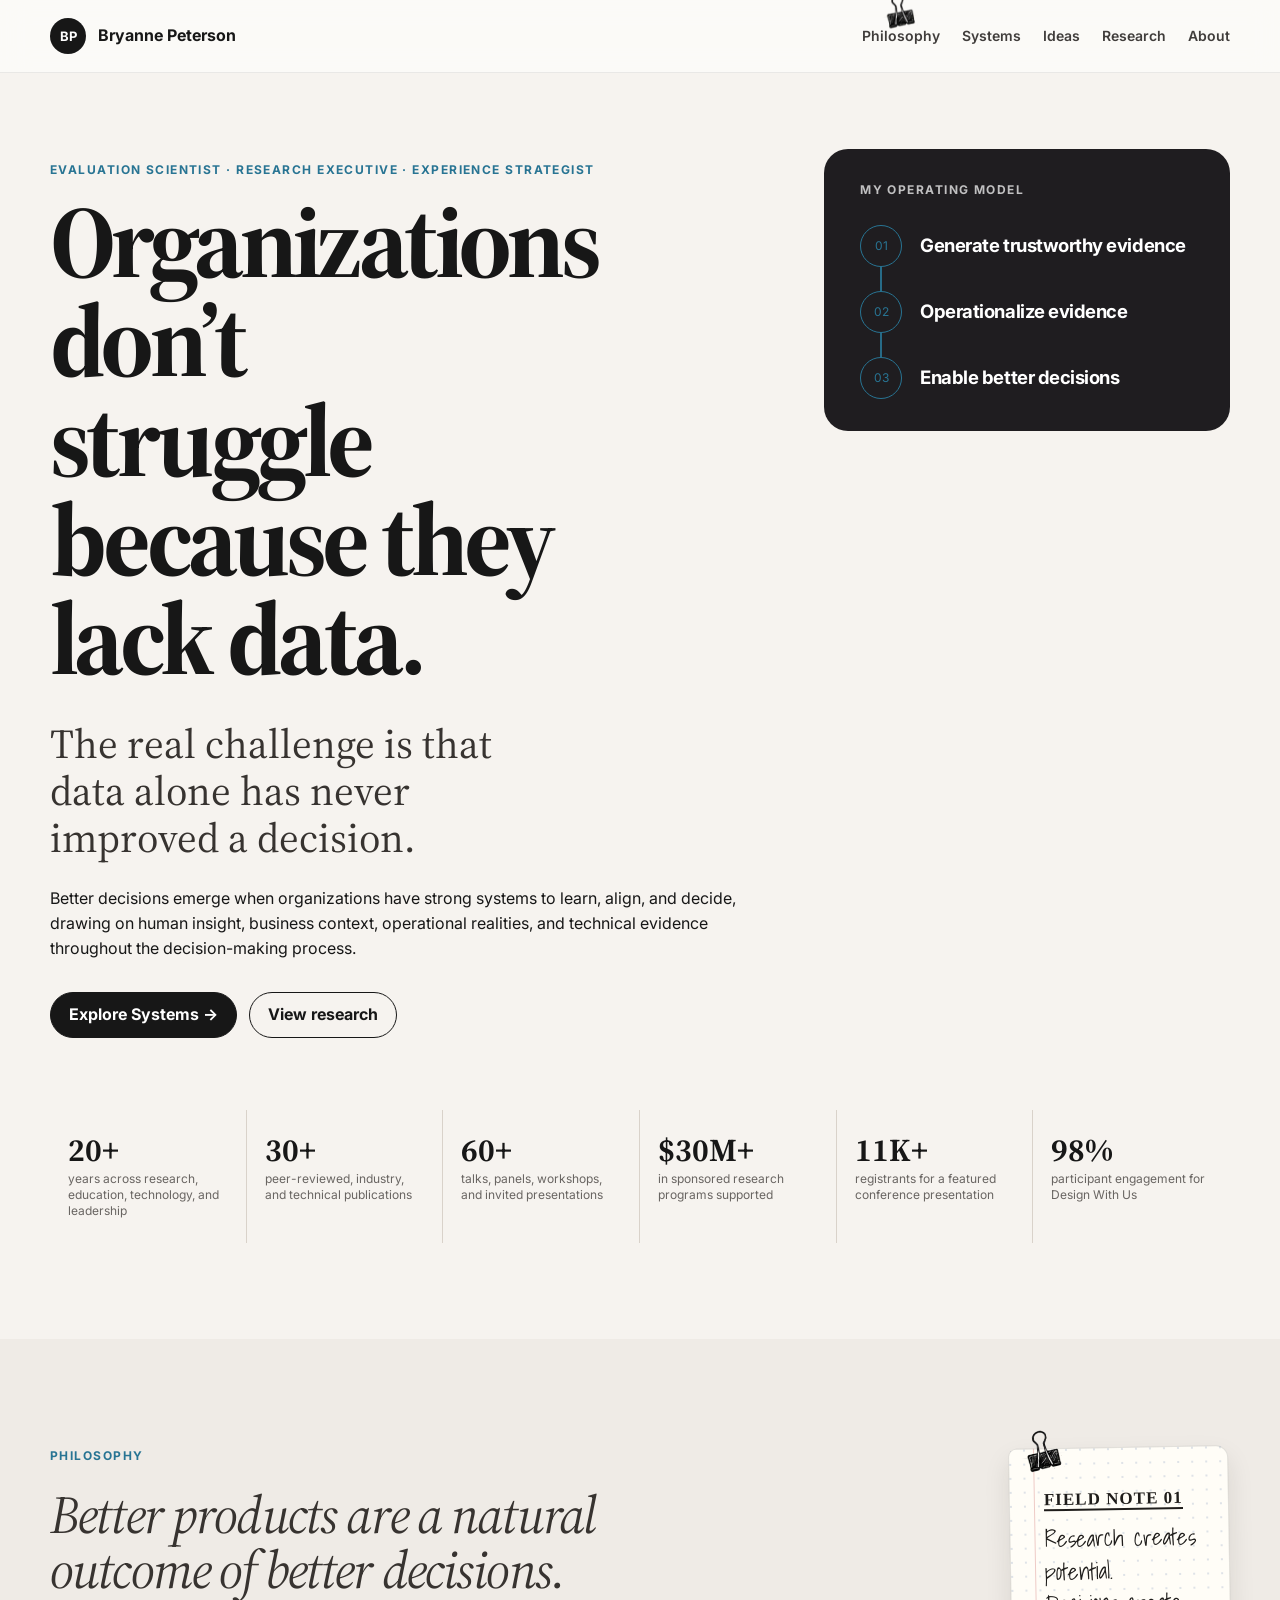
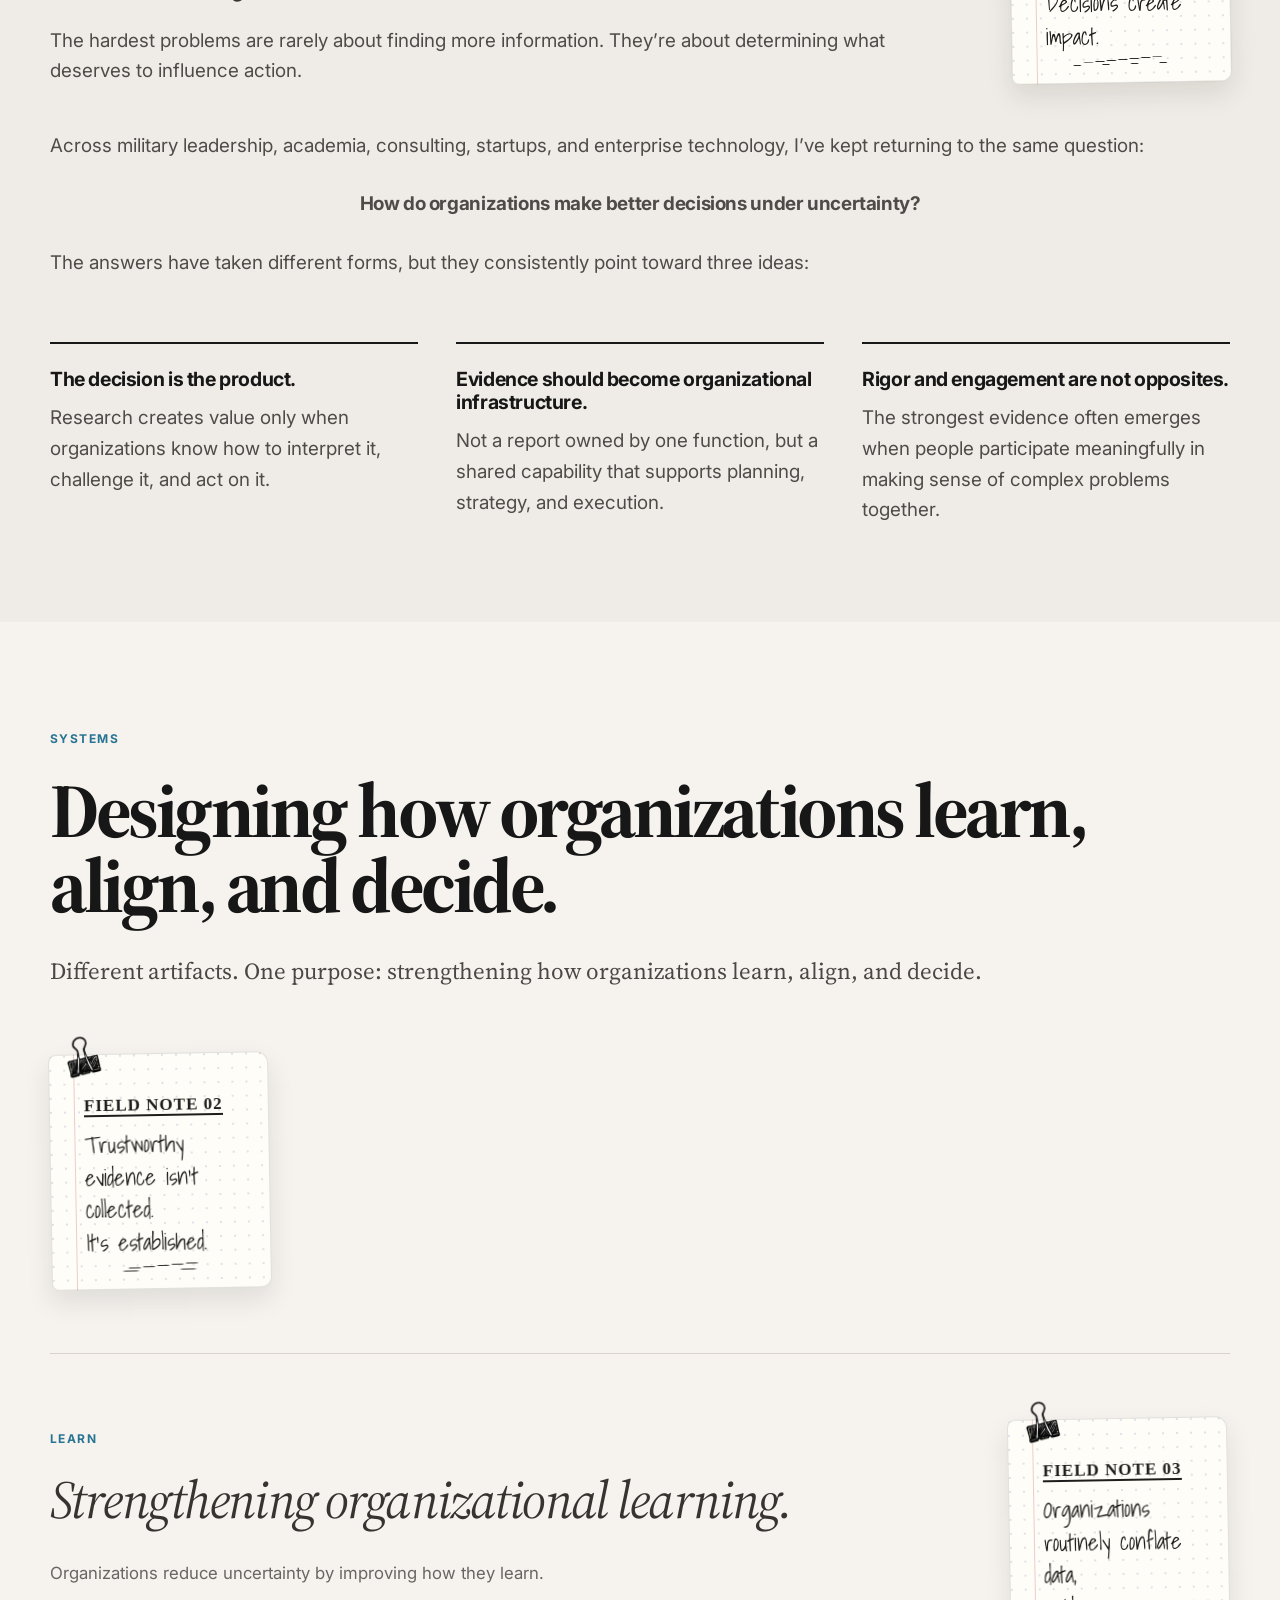
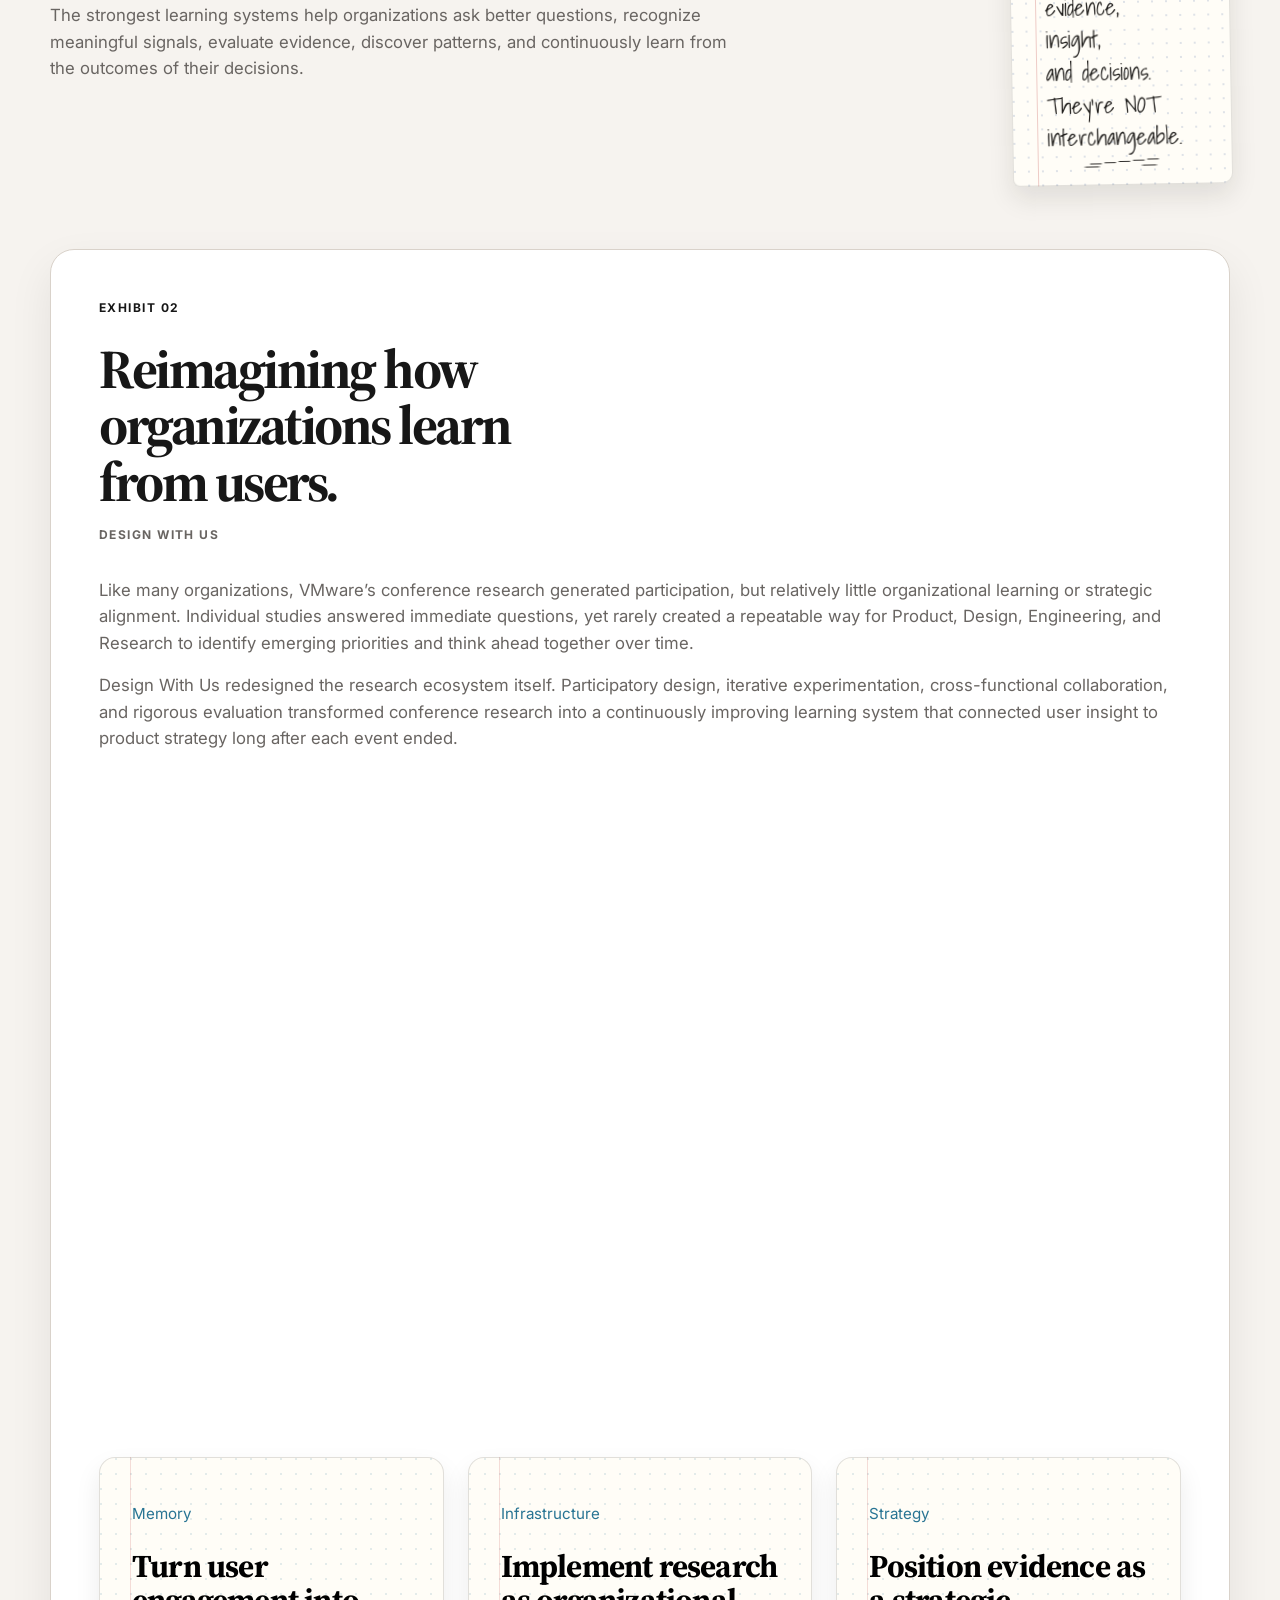
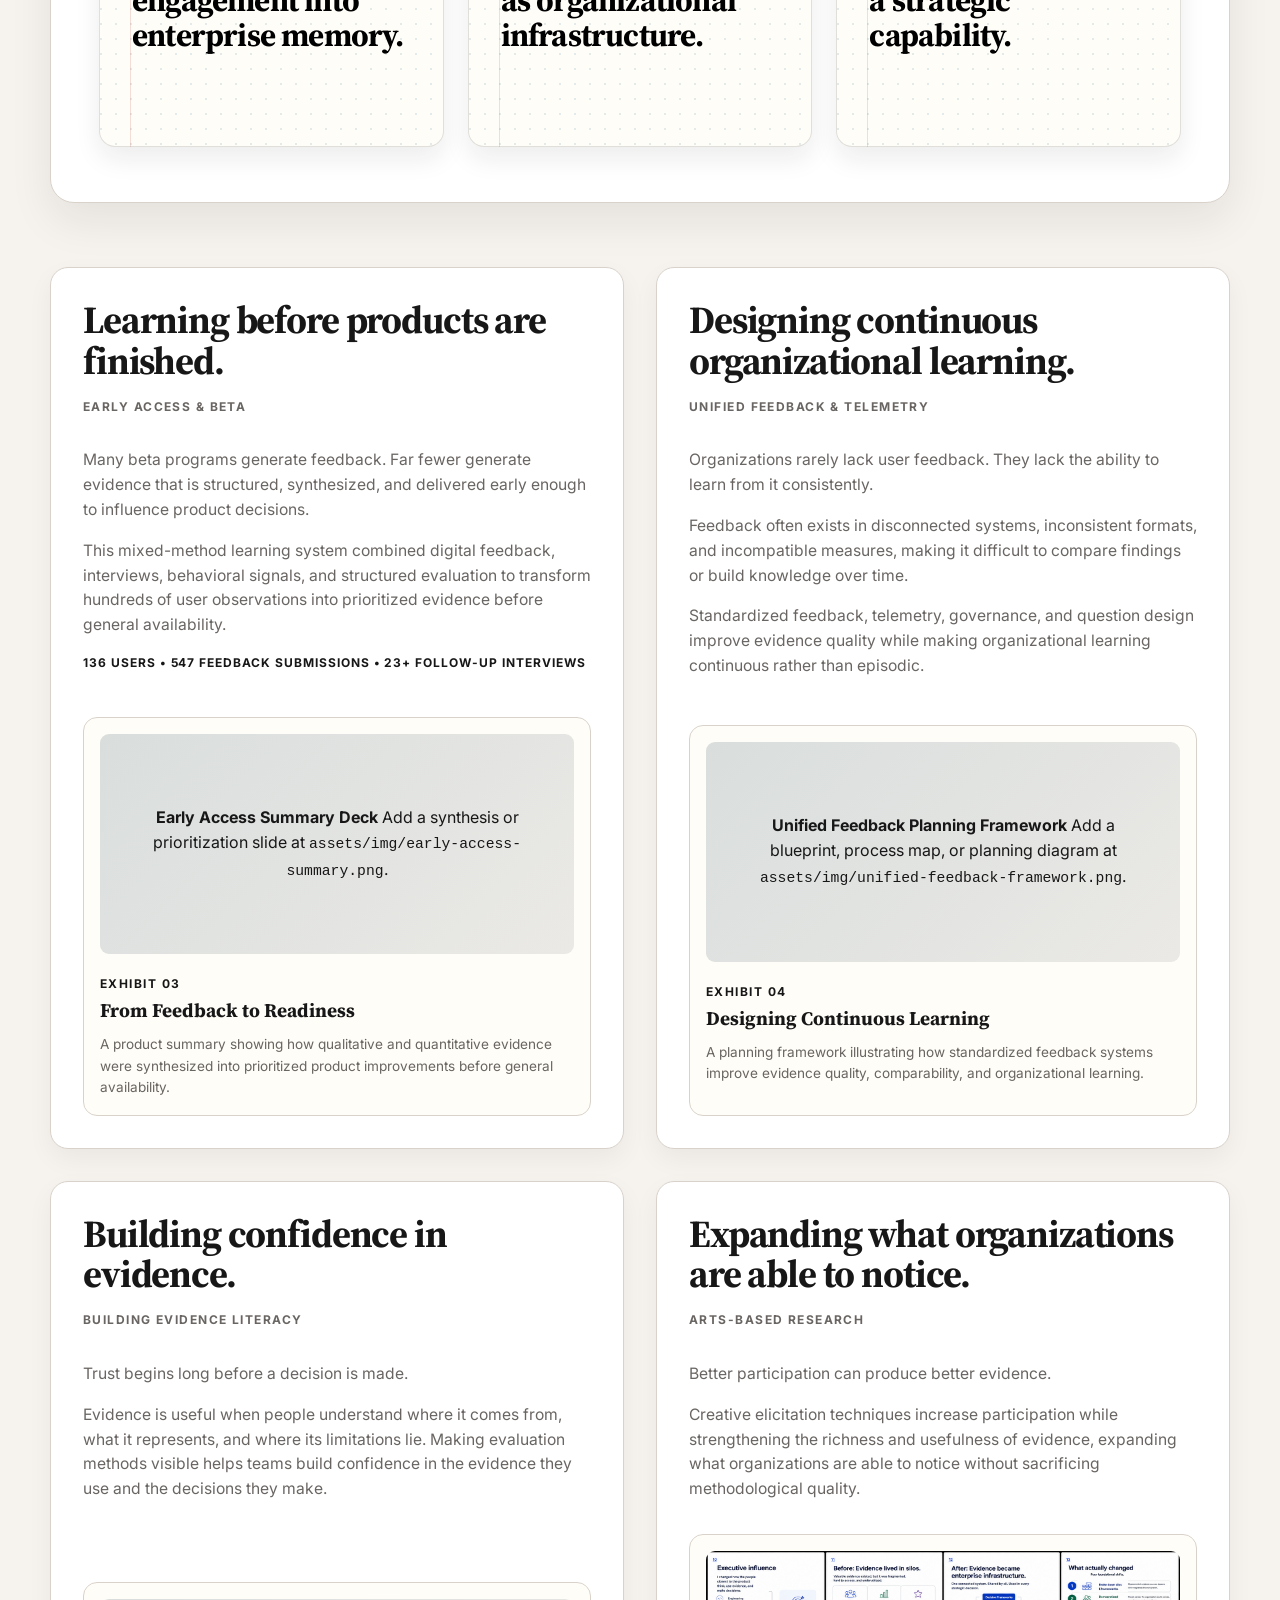
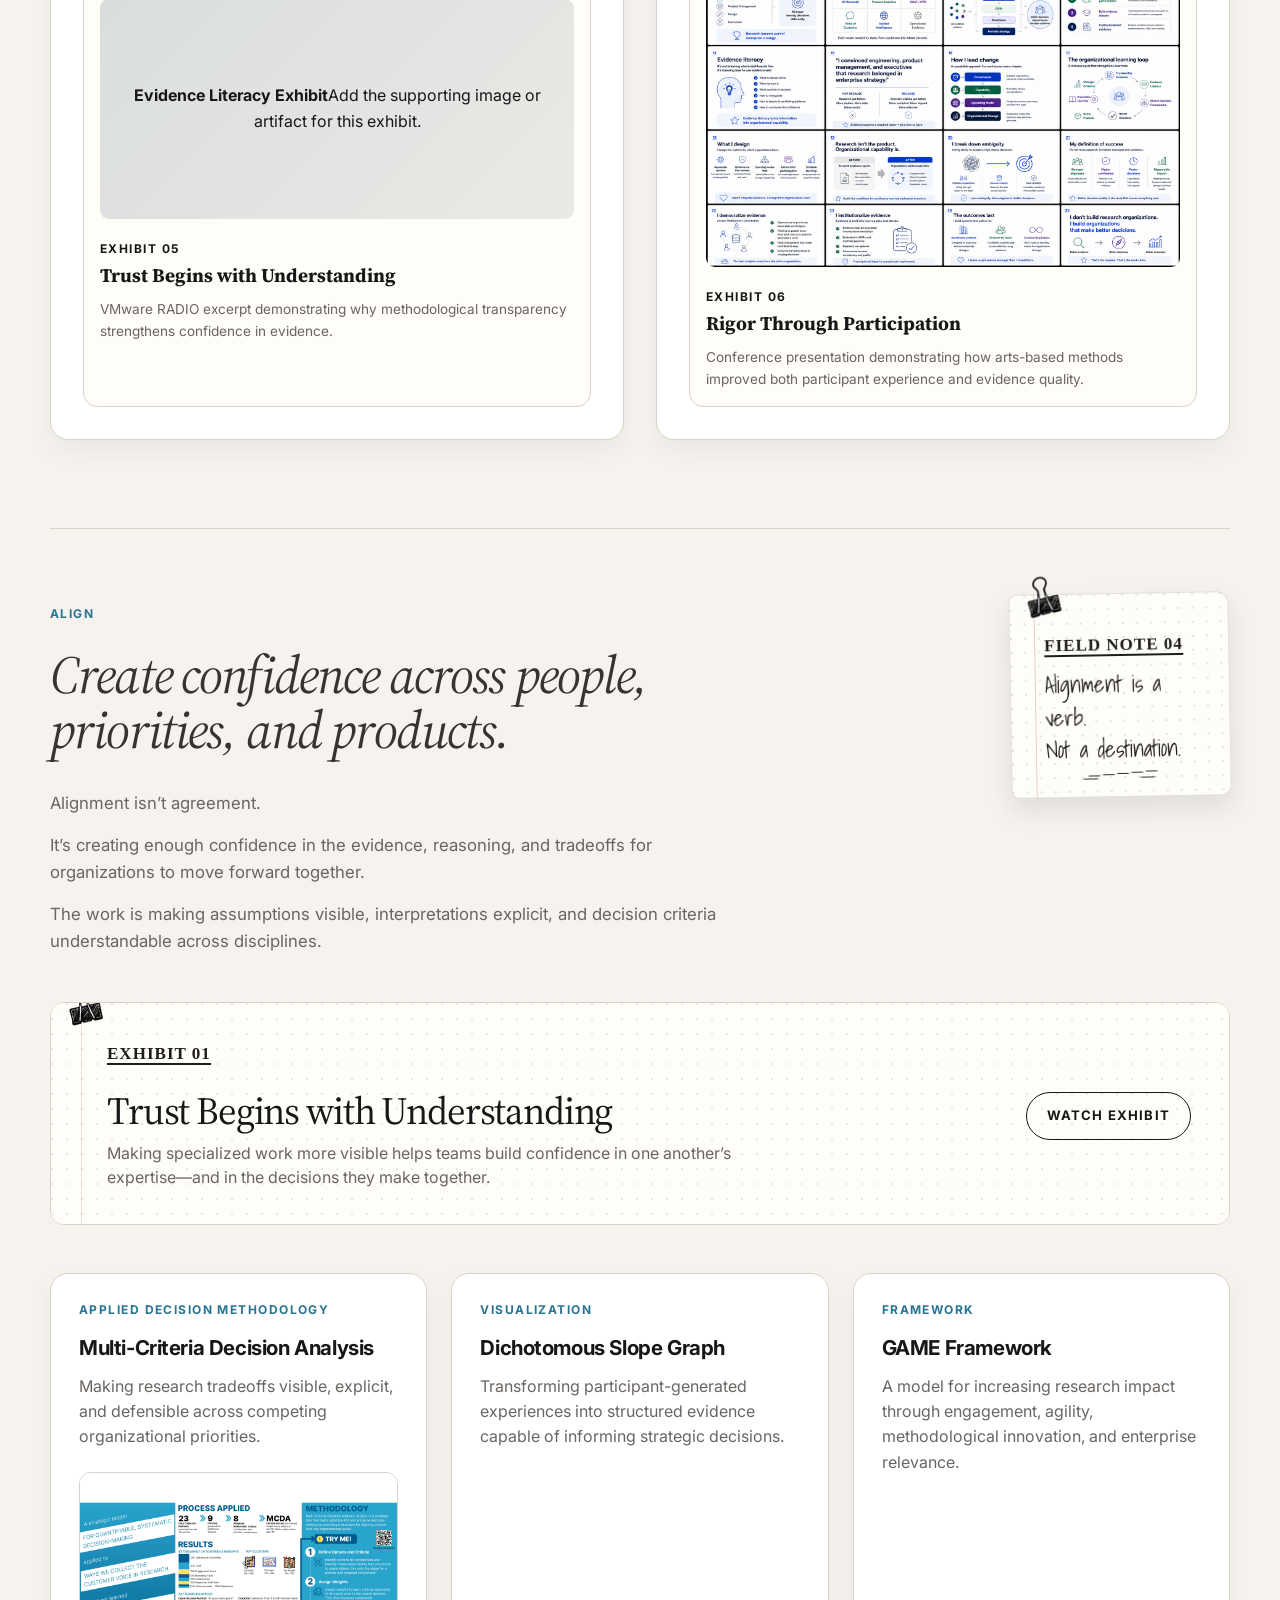
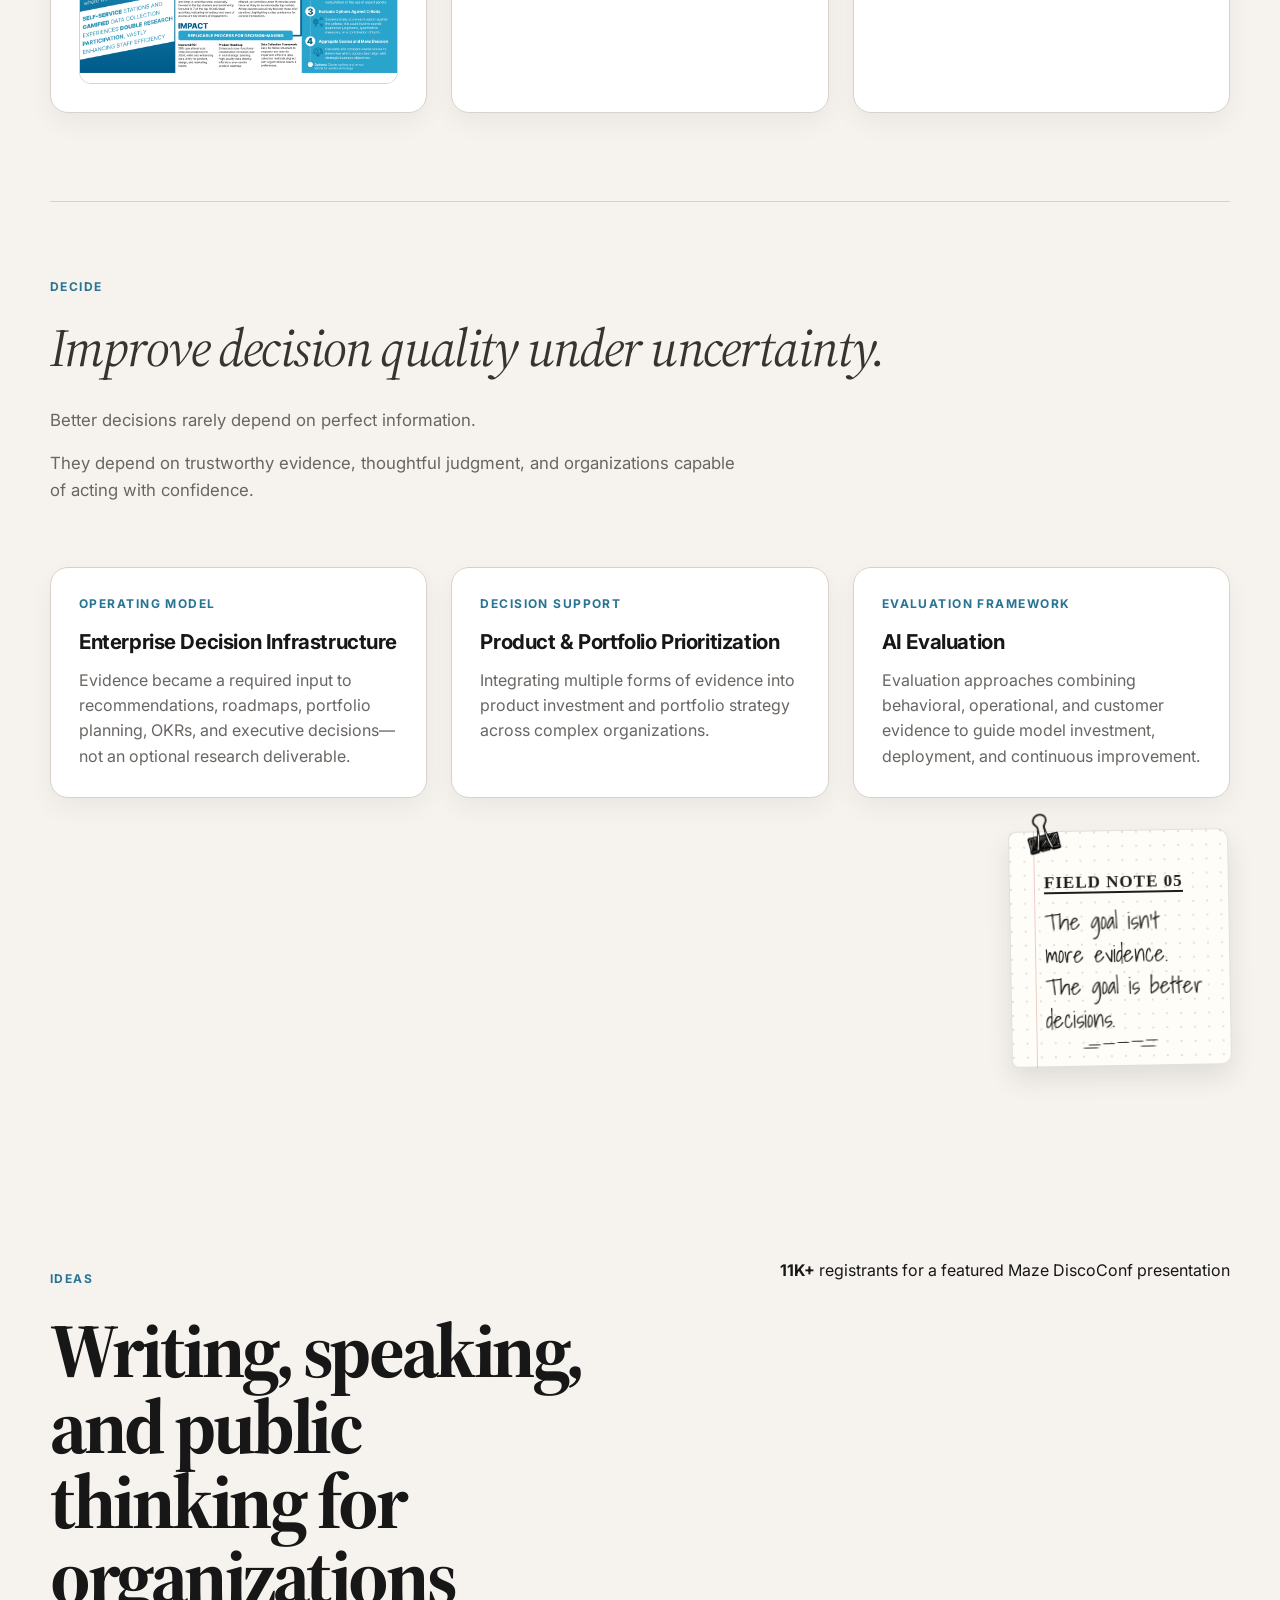
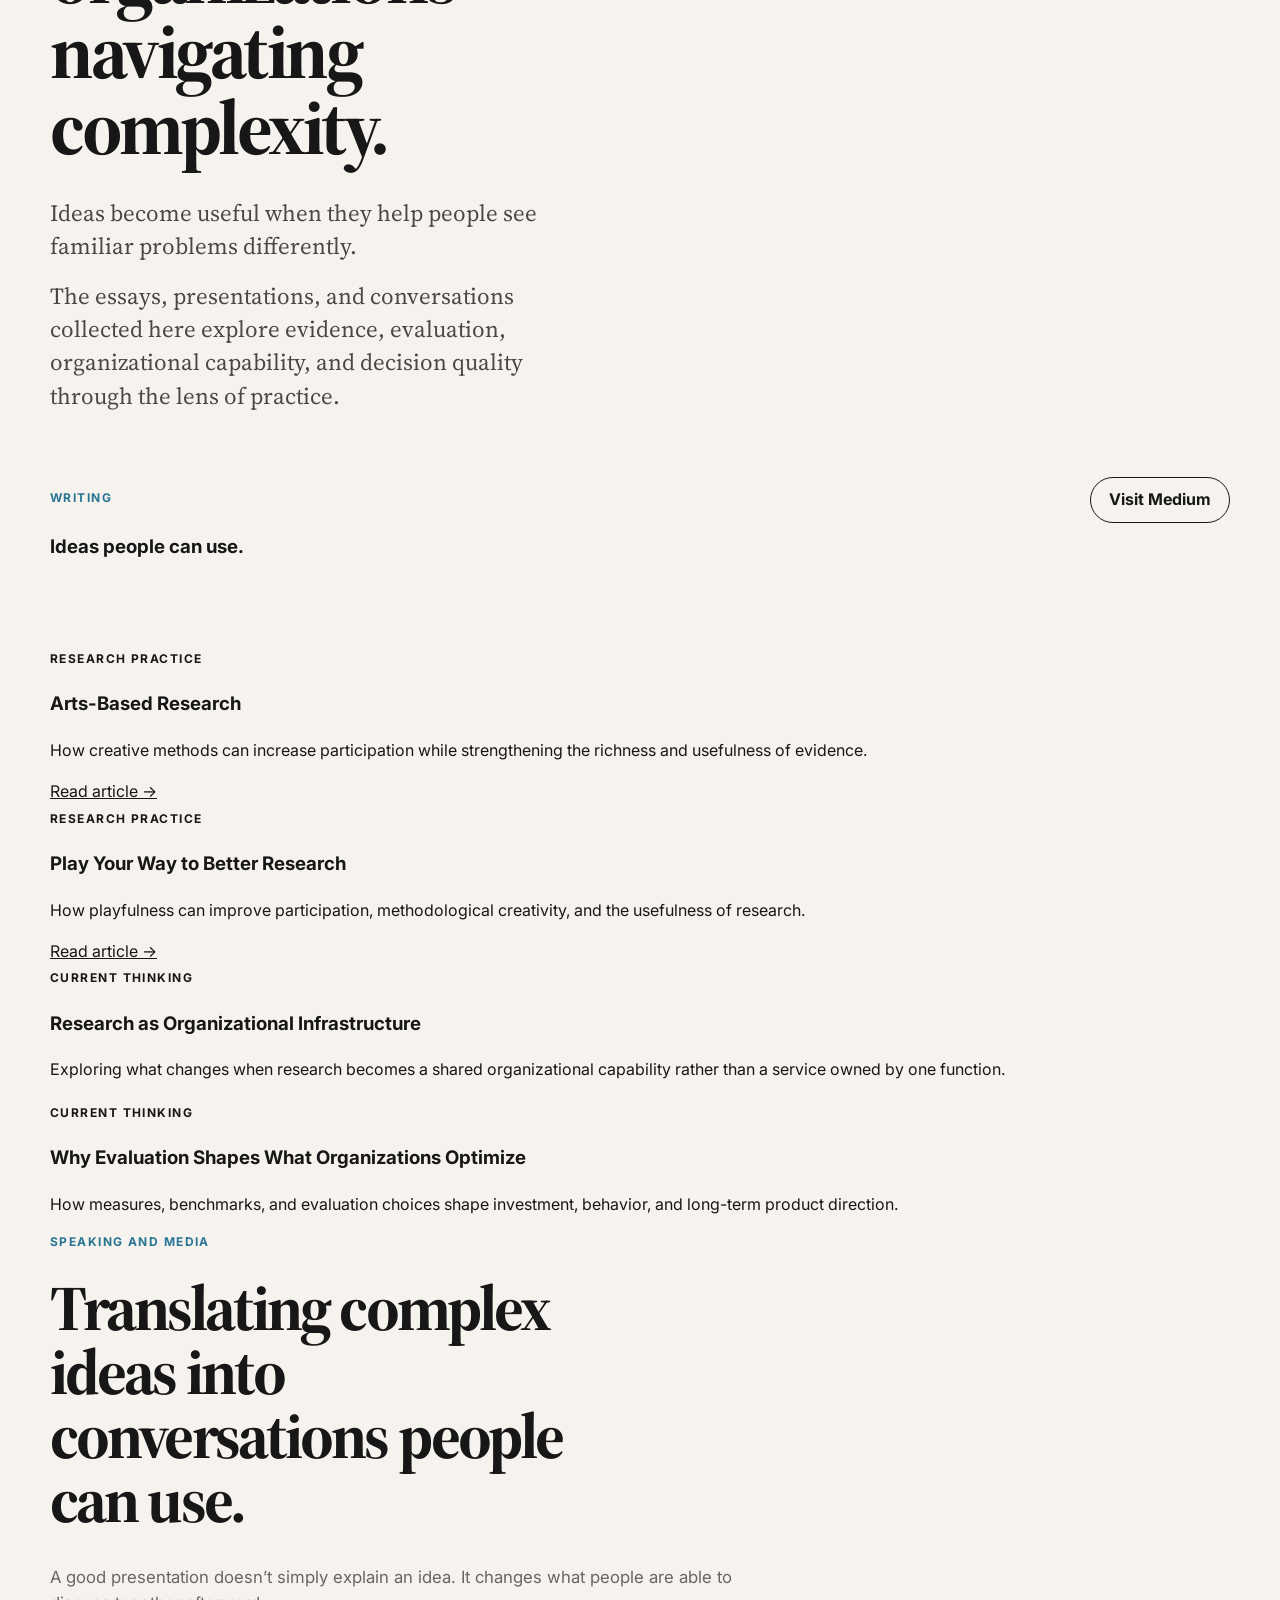
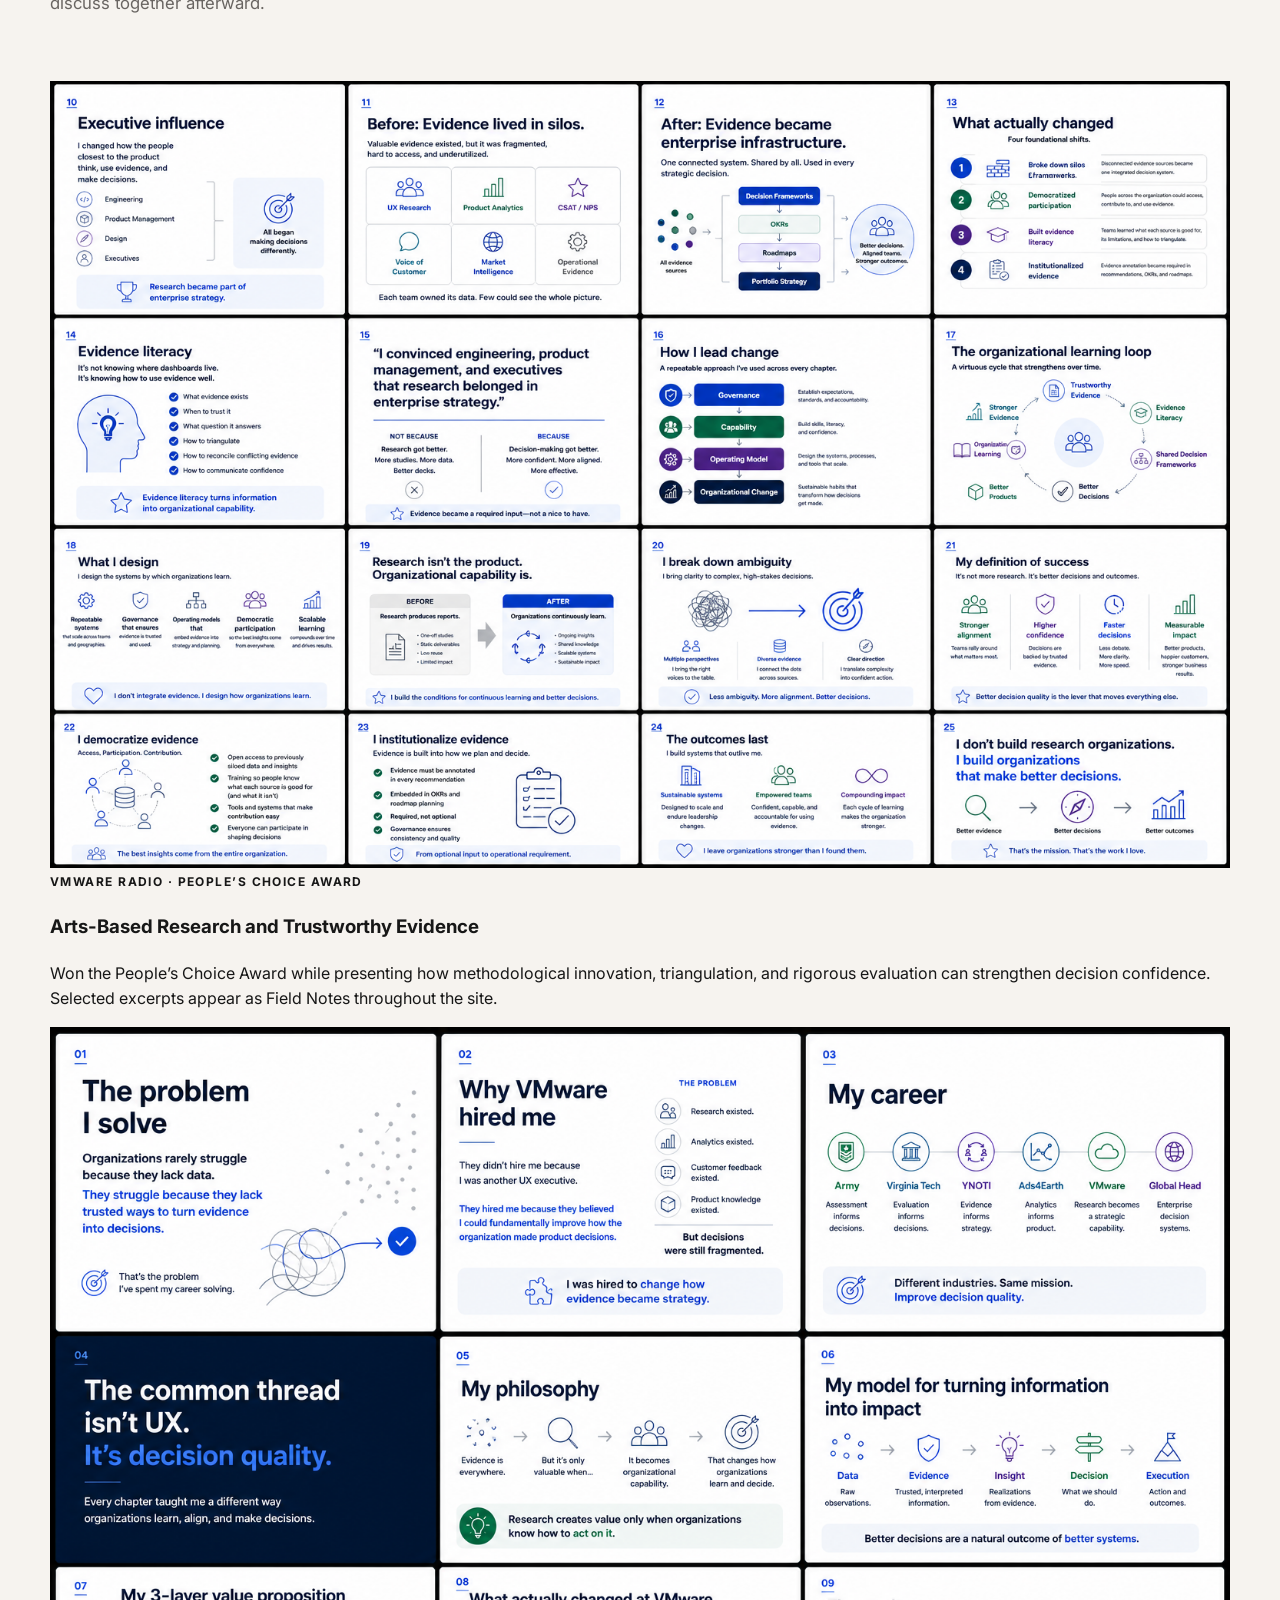
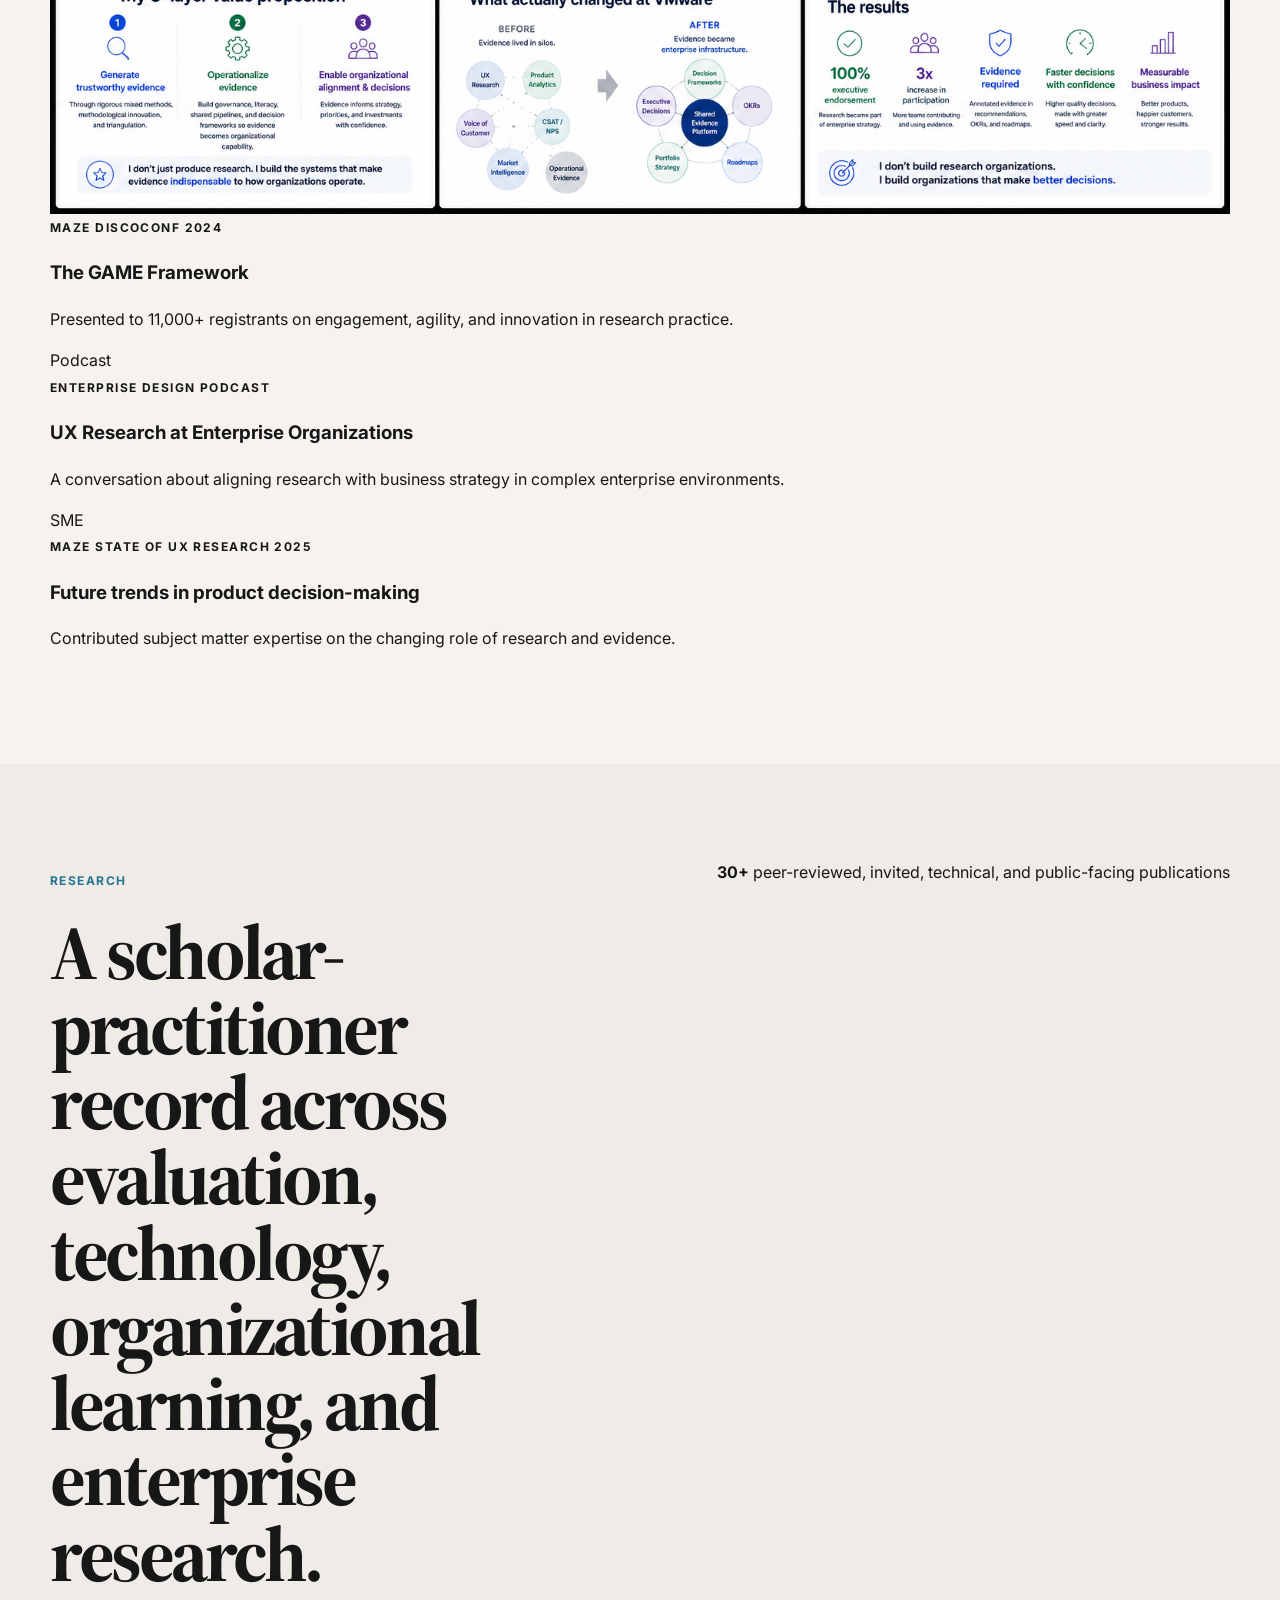
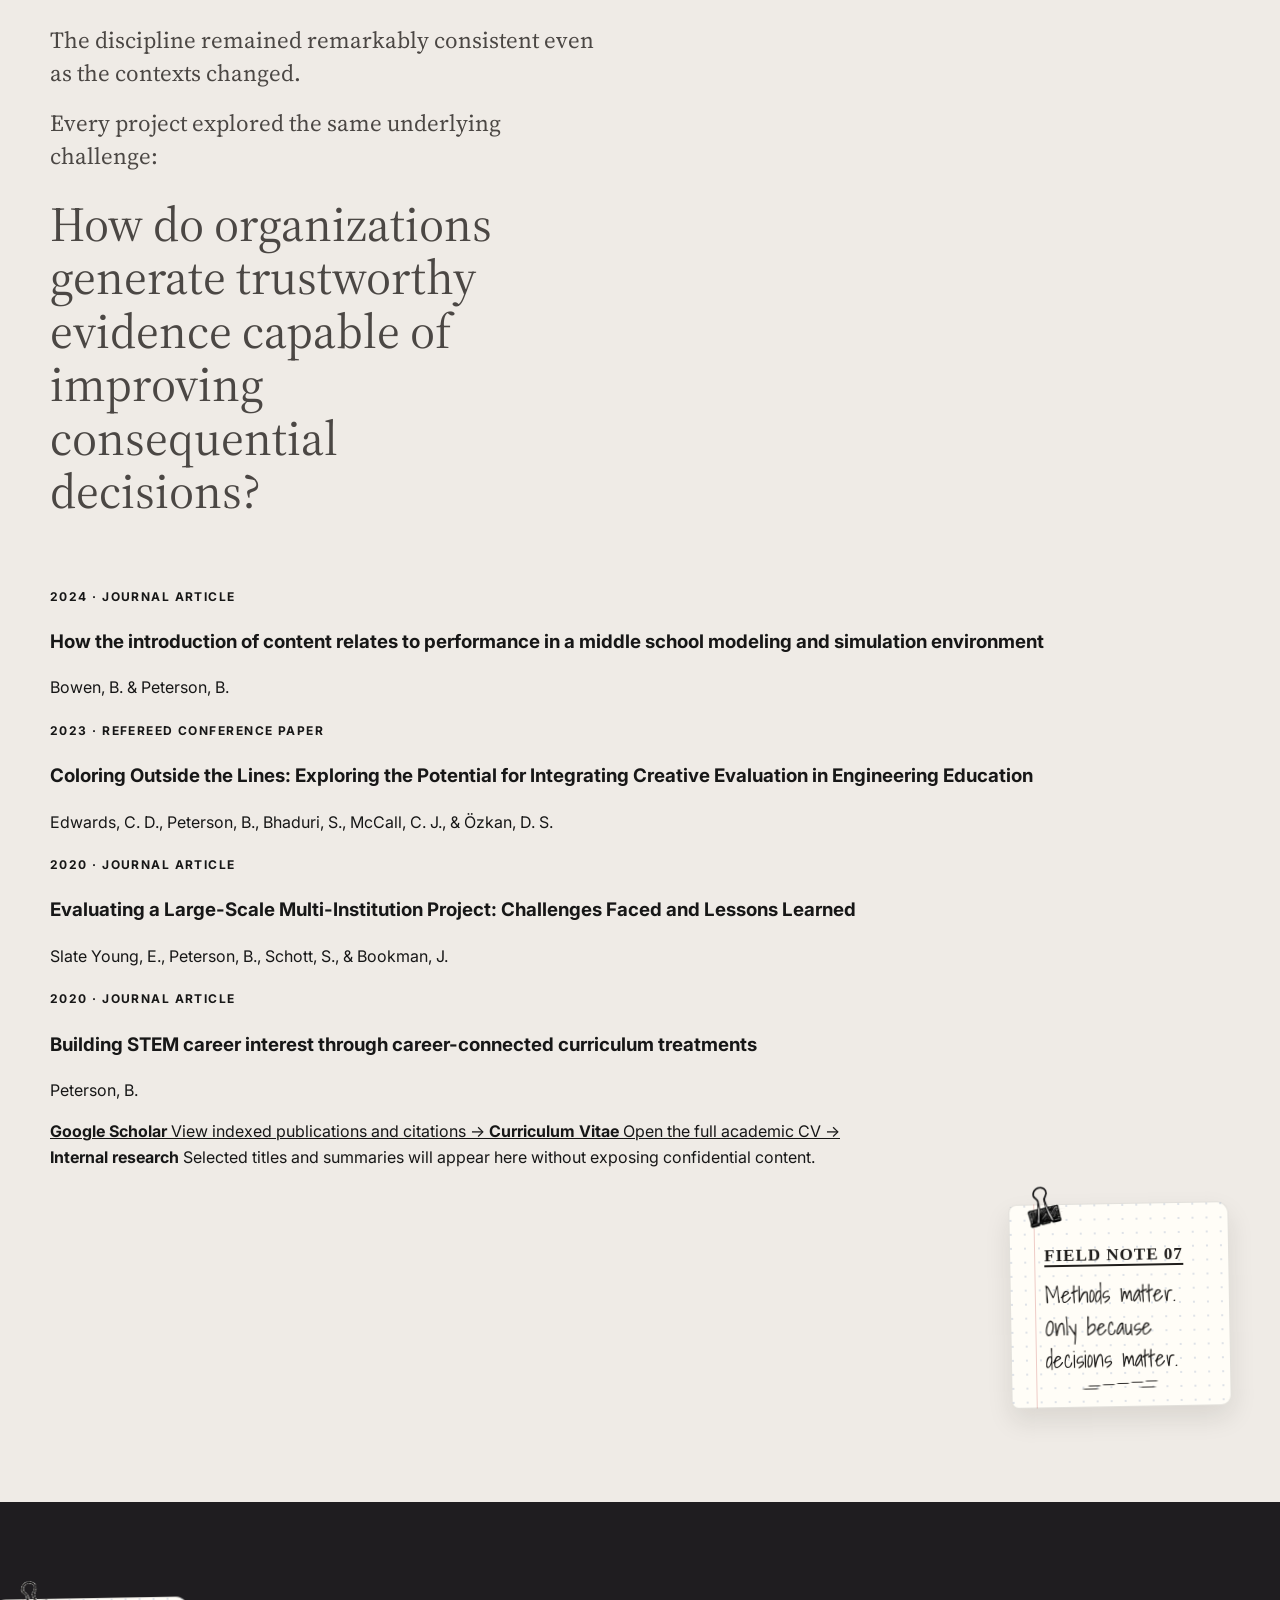
==== commit 9e94daf9: "replacement styles" ====
--- a/index.html
+++ b/index.html
@@ -1366,7 +1366,272 @@
     transform: none !important;
   }
 }
-</style><meta content="v0.57" name="portfolio-build"/></head>
+
+
+/* v0.58 — targeted layout and component restorations */
+
+/* By-the-numbers band: vertical dividers only */
+#home .stats {
+  border-top: 0 !important;
+  border-bottom: 0 !important;
+}
+
+/* Philosophy narrative spans the complete shell width */
+#philosophy .philosophy-intro {
+  width: calc(100% + 276px);
+  max-width: none;
+}
+
+#philosophy .philosophy-intro > p {
+  width: 100%;
+  max-width: none;
+}
+
+#philosophy .philosophy-question.centered-question {
+  width: 100%;
+  max-width: none;
+  margin: 28px 0 !important;
+  text-align: center !important;
+}
+
+#philosophy .philosophy-question.centered-question strong {
+  display: block;
+  width: 100%;
+  text-align: center;
+}
+
+/* Systems introduction spans full width; Field Note 02 sits below on the left */
+#systems > .shell > .section-heading {
+  display: block;
+}
+
+#systems > .shell > .section-heading > div:first-child,
+#systems > .shell > .section-heading h2,
+#systems > .shell > .section-heading .systems-purpose {
+  width: 100%;
+  max-width: none;
+}
+
+#systems .systems-note-row {
+  display: grid;
+  grid-template-columns: 220px minmax(0, 1fr);
+  gap: 48px;
+  align-items: start;
+  margin: 0 0 64px;
+}
+
+#systems .systems-note-row .systems-field-note {
+  position: relative;
+  inset: auto;
+  width: 220px;
+  max-width: 220px;
+  margin: 0;
+  justify-self: start;
+}
+
+/* Exhibit 02 copy uses the full interior width of its box */
+#systems .learn-flagship-copy {
+  width: 100%;
+  max-width: none;
+}
+
+#systems .learn-flagship-copy > p:not(.project-citation) {
+  width: 100%;
+  max-width: none;
+}
+
+/* Restore Watch Exhibit typography and interaction hierarchy */
+#systems .video-field-note {
+  margin: 0 0 var(--space-5);
+  padding: 0;
+  overflow: hidden;
+  background: #fffdf7;
+  border: 1px solid var(--line);
+  border-radius: 14px;
+}
+
+#systems .video-field-note details {
+  margin: 0;
+}
+
+#systems .video-field-note summary {
+  position: relative;
+  display: grid;
+  grid-template-columns: minmax(0, 1fr) auto;
+  gap: 32px;
+  align-items: center;
+  min-height: 190px;
+  padding: 38px 38px 34px 56px;
+  cursor: pointer;
+  list-style: none;
+  background:
+    linear-gradient(90deg, transparent 0 30px, rgba(194,72,72,.18) 30px 31px, transparent 31px),
+    radial-gradient(circle at 1px 1px, rgba(40,116,147,.13) 1px, transparent 1.2px),
+    #fffdf7;
+  background-size: auto, 15px 15px, auto;
+}
+
+#systems .video-field-note summary::-webkit-details-marker {
+  display: none;
+}
+
+#systems .video-field-note-copy {
+  display: block;
+  min-width: 0;
+}
+
+#systems .video-note-title {
+  margin: 14px 0 10px;
+  font-family: var(--font-display);
+  font-size: clamp(2rem, 3vw, 3rem);
+  line-height: 1.03;
+  letter-spacing: -.03em;
+  color: var(--ink);
+}
+
+#systems .video-note-description {
+  max-width: 64ch;
+  margin: 0;
+  font-family: var(--font-interface);
+  font-size: 1rem;
+  line-height: 1.55;
+  color: var(--muted);
+}
+
+#systems .video-field-note-action {
+  display: inline-flex;
+  align-items: center;
+  justify-content: center;
+  min-width: 148px;
+  min-height: 48px;
+  padding: 0 20px;
+  border: 1px solid var(--ink);
+  border-radius: 999px;
+  color: var(--ink);
+  background: transparent;
+}
+
+#systems .video-field-note-action-text {
+  font-family: var(--font-interface);
+  font-size: .82rem;
+  font-weight: 700;
+  letter-spacing: .09em;
+  text-transform: uppercase;
+}
+
+#systems .video-field-note-media {
+  padding: 0 16px 16px;
+}
+
+#systems .video-field-note-media video {
+  display: block;
+  width: 100%;
+  border-radius: 10px;
+}
+
+#systems .video-field-note-media figcaption {
+  padding: 10px 2px 2px;
+  color: var(--muted);
+  font-size: .82rem;
+}
+
+/* Restore Align capability card system */
+#systems .card-grid {
+  display: grid;
+  grid-template-columns: repeat(3, minmax(0, 1fr));
+  gap: 24px;
+}
+
+#systems .card-grid .card {
+  min-width: 0;
+  padding: 28px;
+  overflow: hidden;
+  background: #fff;
+  border: 1px solid var(--line);
+  border-radius: 18px;
+  box-shadow: 0 10px 26px rgba(23,23,23,.05);
+}
+
+#systems .card-grid .card-tag {
+  margin: 0 0 18px;
+  color: #287493;
+  font-family: var(--font-interface);
+  font-size: .75rem;
+  font-weight: 700;
+  line-height: 1.3;
+  letter-spacing: .12em;
+  text-transform: uppercase;
+}
+
+#systems .card-grid .card h3 {
+  margin: 0 0 14px;
+  font-family: var(--font-interface);
+  font-size: 1.28rem;
+  font-style: normal;
+  font-weight: 700;
+  line-height: 1.18;
+  letter-spacing: -.02em;
+  color: var(--ink);
+}
+
+#systems .card-grid .card p {
+  margin: 0;
+  color: var(--muted);
+  font-size: 1rem;
+  line-height: 1.58;
+}
+
+#systems .card-grid .card img {
+  width: 100%;
+  margin-top: 22px;
+  border: 1px solid var(--line);
+  border-radius: 12px;
+}
+
+/* Field Note 04 belongs at the top of Align */
+#systems .align-heading-row {
+  display: grid;
+  grid-template-columns: minmax(0, 1fr) 220px;
+  gap: 48px;
+  align-items: start;
+  margin-bottom: 48px;
+}
+
+#systems .align-heading-row .pillar-heading {
+  width: 100%;
+  max-width: none;
+  margin: 0;
+}
+
+#systems .align-heading-row .inline-field-note {
+  position: relative;
+  inset: auto;
+  width: 220px;
+  max-width: 220px;
+  margin: 0;
+}
+
+@media (max-width: 1000px) {
+  #philosophy .philosophy-intro {
+    width: 100%;
+  }
+
+  #systems .systems-note-row,
+  #systems .align-heading-row {
+    grid-template-columns: 1fr;
+  }
+
+  #systems .align-heading-row .inline-field-note,
+  #systems .systems-note-row .systems-field-note {
+    width: min(240px, 100%);
+    max-width: none;
+  }
+
+  #systems .card-grid {
+    grid-template-columns: 1fr;
+  }
+}
+</style><meta content="v0.58" name="portfolio-build"/></head>
 <body>
 <a class="skip-link" href="#main">Skip to content</a>
 <header class="site-header">
@@ -1461,11 +1726,11 @@
 <p class="section-framing systems-purpose">Different artifacts. One purpose: strengthening how organizations learn, align, and decide.</p>
 </div>
 </div>
-<aside aria-label="Field note" class="field-note systems-field-note">
+<div class="systems-note-row"><aside aria-label="Field note" class="field-note systems-field-note">
 <span aria-hidden="true" class="field-note-clip"></span>
 <span class="field-note-label">FIELD NOTE 02</span>
 <p>Trustworthy evidence isn’t collected.<br/>It’s established.</p>
-</aside>
+</aside></div>
 <section class="system-pillar learn-section">
 <div class="learn-heading-row">
 <div class="pillar-heading">
@@ -1615,13 +1880,17 @@
 </section>
 </section>
 <section class="system-pillar">
-<div class="pillar-heading">
+<div class="align-heading-row"><div class="pillar-heading">
 <p class="eyebrow">Align</p>
 <h3 class="editorial-thesis">Create confidence across people, priorities, and products.</h3>
 <p>Alignment isn’t agreement.</p>
 <p>It’s creating enough confidence in the evidence, reasoning, and tradeoffs for organizations to move forward together.</p>
 <p>The work is making assumptions visible, interpretations explicit, and decision criteria understandable across disciplines.</p>
-</div>
+</div><aside aria-label="Field note" class="field-note inline-field-note">
+<span aria-hidden="true" class="field-note-clip"></span>
+<span class="field-note-label">FIELD NOTE 04</span>
+<p>Alignment is a verb.<br/>Not a destination.</p>
+</aside></div>
 <figure class="video-field-note align-exhibit">
 <details>
 <summary>
@@ -1662,11 +1931,7 @@
 <p>A model for increasing research impact through engagement, agility, methodological innovation, and enterprise relevance.</p>
 </article>
 </div>
-<aside aria-label="Field note" class="field-note inline-field-note">
-<span aria-hidden="true" class="field-note-clip"></span>
-<span class="field-note-label">FIELD NOTE 04</span>
-<p>Alignment is a verb.<br/>Not a destination.</p>
-</aside>
+
 </section>
 <section class="system-pillar">
 <div class="pillar-heading">
